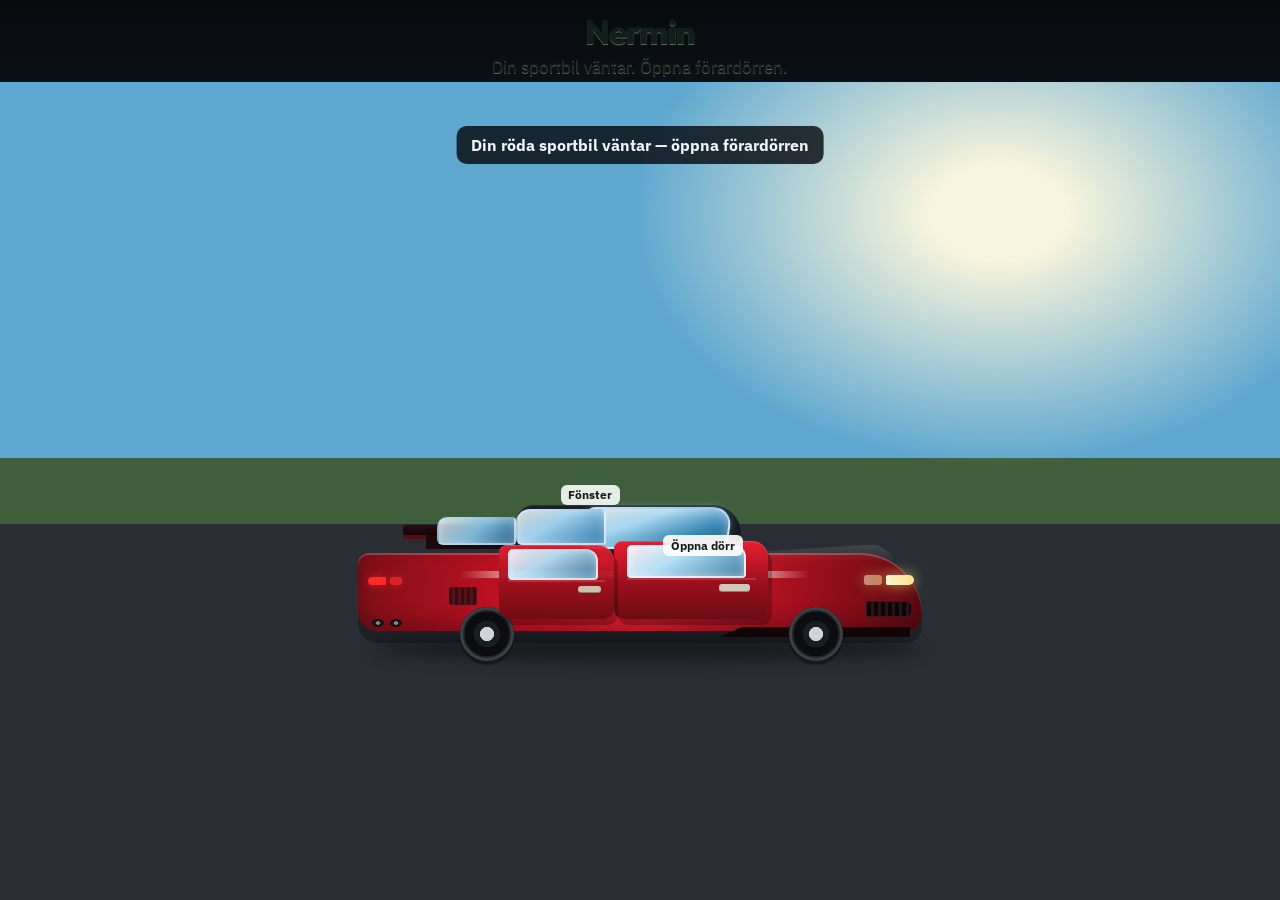
==== index.html @ b9a9481c "Add Nermin sports car driving game. Interactive browser game with doors, key, gears, map, and mirror" ====
<!DOCTYPE html>
<html lang="sv">
<head>
  <meta charset="UTF-8" />
  <meta name="viewport" content="width=device-width, initial-scale=1, maximum-scale=1, user-scalable=no" />
  <title>Nermin — Sportbil</title>
  <link rel="preconnect" href="https://fonts.googleapis.com" />
  <link rel="preconnect" href="https://fonts.gstatic.com" crossorigin />
  <link href="https://fonts.googleapis.com/css2?family=IBM+Plex+Sans:wght@500;700&family=Outfit:wght@700;800&display=swap" rel="stylesheet" />
  <link rel="stylesheet" href="style.css" />
</head>
<body>
  <div class="app outside" id="app">
    <div class="hud-top">
      <div class="brand">Nermin</div>
      <p class="hint" id="hint">Din sportbil väntar. Öppna förardörren.</p>
    </div>

    <section class="exterior" id="exterior" aria-label="Sportbilen utifrån">
      <div class="lot">
        <div class="sports-car" id="parkedCar">
          <div class="car-shadow"></div>

          <div class="sc-body">
            <div class="sc-hood"></div>
            <div class="sc-cabin"></div>
            <div class="sc-windshield" title="Vindruta"></div>
            <div class="sc-side-glass" title="Sido fönster"></div>
            <div class="sc-rear-glass" title="Bakruta"></div>
            <div class="sc-window-label">Fönster</div>
            <div class="sc-stripe"></div>
            <div class="sc-vent left"></div>
            <div class="sc-vent right"></div>
            <div class="sc-spoiler"></div>
            <div class="sc-splitter"></div>
            <div class="sc-light head l"></div>
            <div class="sc-light head r"></div>
            <div class="sc-light tail l"></div>
            <div class="sc-light tail r"></div>
            <div class="sc-grill"></div>
            <div class="sc-exhaust l"></div>
            <div class="sc-exhaust r"></div>
            <div class="wheel sc-w fl"></div>
            <div class="wheel sc-w fr"></div>
            <div class="wheel sc-w rl"></div>
            <div class="wheel sc-w rr"></div>
            <div class="handle-hint" id="driverHandleHint">Öppna dörr</div>
          </div>

          <button type="button" class="door driver-door sport" id="driverDoor" aria-label="Öppna förardörren">
            <span class="door-panel"></span>
            <span class="door-window"></span>
            <span class="door-handle"></span>
            <span class="door-line"></span>
          </button>

          <button type="button" class="door passenger-door sport" id="passengerDoor" aria-label="Öppna passagerardörren">
            <span class="door-panel"></span>
            <span class="door-window"></span>
            <span class="door-handle"></span>
            <span class="door-line"></span>
          </button>
        </div>
      </div>

      <div class="exterior-actions" id="exteriorActions">
        <button type="button" class="big-act" id="enterCar" hidden>Sätt dig i sportbilen</button>
        <button type="button" class="big-act secondary" id="closeDoorOutside" hidden>Stäng dörren</button>
      </div>
    </section>

    <div class="viewport" id="viewport" hidden>
      <canvas id="view"></canvas>
      <div class="glass" aria-hidden="true"></div>
      <div class="side-window left-win" aria-hidden="true"></div>
      <div class="side-window right-win" aria-hidden="true"></div>
      <div class="a-pillar left" aria-hidden="true"></div>
      <div class="a-pillar right" aria-hidden="true"></div>
      <div class="roof-liner" aria-hidden="true"></div>
      <div class="window-frame" aria-hidden="true"></div>
      <div class="door-open-overlay" id="doorOverlay" hidden></div>
      <div class="mirror center-mirror" aria-hidden="true">
        <div class="mirror-frame">Backspegel</div>
        <canvas id="rear" width="200" height="70"></canvas>
      </div>
      <div class="mirror side-mirror left-mirror" aria-hidden="true">
        <div class="mirror-frame">Vänster</div>
        <canvas id="leftMirror" width="110" height="72"></canvas>
      </div>
      <div class="mirror side-mirror right-mirror" aria-hidden="true">
        <div class="mirror-frame">Höger</div>
        <canvas id="rightMirror" width="110" height="72"></canvas>
      </div>

      <div class="minimap-wrap" aria-label="Karta">
        <canvas id="minimap" width="160" height="160"></canvas>
        <span class="minimap-label">Karta</span>
      </div>

      <div class="hood sport-hood" aria-hidden="true"></div>
    </div>

    <div class="cockpit sport-cockpit" id="cockpit" hidden>
      <div class="dash-top"></div>
      <div class="dash-row">
        <div class="cluster fuel-only">
          <div class="dial">
            <svg viewBox="0 0 100 100" class="dial-svg">
              <circle cx="50" cy="50" r="42" class="dial-face" />
              <path id="fuelNeedle" d="M50 50 L50 18" class="needle fuel" />
              <circle cx="50" cy="50" r="4" class="dial-hub" />
            </svg>
            <span>BRÄNSLE</span>
          </div>
          <div class="signals">
            <span class="blinker" id="blinkL">◀</span>
            <span class="light-dot" id="engineLight">ENG</span>
            <span class="blinker" id="blinkR">▶</span>
          </div>
        </div>

        <div class="wheel-area">
          <div class="wheel-center">
            <div class="gauges-over-wheel">
              <div class="dial compact">
                <svg viewBox="0 0 100 100" class="dial-svg">
                  <circle cx="50" cy="50" r="42" class="dial-face" />
                  <path id="rpmNeedle" d="M50 50 L50 14" class="needle rpm" />
                  <circle cx="50" cy="50" r="4" class="dial-hub" />
                </svg>
                <span>RPM</span>
              </div>
              <div class="speedo compact">
                <strong id="speed">0</strong>
                <span>km/h</span>
              </div>
              <div class="gear-over-wheel" id="gearDisplay">
                <span class="gear-over-label">Växel</span>
                <strong id="gear">N</strong>
              </div>
            </div>

            <div class="steering bmw-wheel" id="steering" aria-label="BMW-ratt">
              <div class="rim"></div>
              <div class="spoke s-left">
                <span class="mf-btn"></span>
                <span class="mf-btn"></span>
              </div>
              <div class="spoke s-right">
                <span class="mf-btn"></span>
                <span class="mf-btn"></span>
              </div>
              <div class="spoke s-bottom"></div>
              <div class="hub">
                <span class="bmw-roundel" aria-hidden="true">
                  <span class="bmw-ring"></span>
                  <span class="bmw-quad q1"></span>
                  <span class="bmw-quad q2"></span>
                  <span class="bmw-quad q3"></span>
                  <span class="bmw-quad q4"></span>
                </span>
              </div>
            </div>
            <p class="shift-hint">Q ner · E upp</p>
          </div>

          <div class="wheel-side">
            <div class="key-ignition-row" id="keyZone">
              <button type="button" class="key-btn compact-key" id="key" hidden>
                <span class="car-key" aria-hidden="true">
                  <span class="ck-head">
                    <span class="ck-logo">N</span>
                    <span class="ck-btn lock"></span>
                    <span class="ck-btn unlock"></span>
                  </span>
                  <span class="ck-blade">
                    <span class="ck-teeth"></span>
                  </span>
                </span>
                <span id="keyCaption">Ta upp</span>
              </button>

              <div class="keyhole-wrap beside-wheel" id="keyholeWrap" hidden>
                <p class="keyhole-label" id="keyholeLabel">Nyckelhål</p>
                <button type="button" class="keyhole" id="slot" aria-label="Nyckelhål — sätt i nyckeln">
                  <span class="keyhole-ring"></span>
                  <span class="keyhole-face">
                    <span class="keyhole-slot"></span>
                  </span>
                  <span class="key-in-hole car-key-inline" id="keyInHole" hidden>
                    <span class="ck-head mini">
                      <span class="ck-logo">N</span>
                    </span>
                    <span class="ck-blade mini"></span>
                  </span>
                </button>
                <button type="button" class="key-out" id="keyOut" hidden>Ta ut</button>
              </div>
            </div>

            <div class="shifter" id="shifter" aria-label="Växelspak" data-gear="N">
              <div class="shifter-gate">
                <span class="gate-mark" data-pos="R">R</span>
                <span class="gate-mark" data-pos="1">1</span>
                <span class="gate-mark" data-pos="3">3</span>
                <span class="gate-mark" data-pos="5">5</span>
                <span class="gate-mark" data-pos="N">N</span>
                <span class="gate-mark" data-pos="2">2</span>
                <span class="gate-mark" data-pos="4">4</span>
                <span class="gate-mark" data-pos="6">6</span>
                <div class="gate-slots" aria-hidden="true"></div>
                <div class="shift-stick" id="shiftStick">
                  <span class="stick-shaft"></span>
                  <span class="stick-knob"></span>
                </div>
              </div>
              <p class="shifter-caption">Växelspak</p>
            </div>
          </div>
        </div>

        <div class="right-panel">
          <button type="button" class="drive-now-btn" id="driveNow" hidden>KÖR NU</button>
          <button type="button" class="repair-btn" id="repairEngine" hidden>Laga motorn</button>
          <button type="button" class="door-inner-btn" id="innerDoorBtn">Öppna dörr</button>
          <button type="button" class="exit-btn" id="exitCar" hidden>Gå ur bilen</button>

          <div class="belt-station" id="beltStation" hidden>
            <button type="button" class="belt-btn" id="belt">Sätt på bilbältet</button>
            <button type="button" class="belt-btn unbuckle" id="unbelt" hidden>Ta av bilbältet</button>
            <div class="buckle" id="buckle" aria-hidden="true">
              <span class="buckle-slot"></span>
              <span class="buckle-tongue" id="buckleTongue"></span>
            </div>
          </div>
        </div>
      </div>
    </div>

    <div class="pedals" id="controls" hidden>
      <button type="button" class="pedal shift" id="shiftDown" aria-label="Växla ner">Q ▼</button>
      <button type="button" class="pedal turn" data-dir="left">◀</button>
      <button type="button" class="pedal brake" data-dir="down">Broms</button>
      <button type="button" class="pedal gas" data-dir="up">Gas</button>
      <button type="button" class="pedal turn" data-dir="right">▶</button>
      <button type="button" class="pedal shift up" id="shiftUp" aria-label="Växla upp">E ▲</button>
    </div>

    <p class="toast" id="lesson" role="status"></p>
  </div>
  <script src="script.js"></script>
</body>
</html>
---- style.css ----
:root {
  --dash: #141a21;
  --dash-2: #1e2731;
  --metal: #3a4654;
  --foam: #eef5fb;
  --accent: #ff7a18;
  --ok: #3ad27a;
}

* { box-sizing: border-box; }

html, body {
  margin: 0;
  height: 100%;
  overflow: hidden;
  background: #070a0e;
  font-family: "IBM Plex Sans", sans-serif;
  color: var(--foam);
  touch-action: none;
  user-select: none;
}

.app {
  height: 100%;
  display: grid;
  grid-template-rows: auto 1fr auto auto;
  position: relative;
}

.app.outside {
  grid-template-rows: auto 1fr;
  background: #0b1015;
}

.app.outside .hud-top {
  background: linear-gradient(180deg, rgba(0,0,0,.35), transparent);
}

.app.outside .brand,
.app.outside .hint {
  color: #102018;
  text-shadow: 0 1px 0 rgba(255,255,255,.35);
}

/* —— Utsida / sportbil —— */
.exterior {
  position: relative;
  min-height: 0;
  display: grid;
  place-items: center;
  overflow: hidden;
  background:
    radial-gradient(ellipse at 78% 16%, rgba(255,248,220,.95) 0 5%, transparent 26%),
    linear-gradient(180deg, #5ea7d0 0 46%, #3f5f3c 46% 54%, #2a2e34 54% 100%);
}

.exterior[hidden] { display: none; }

.lot {
  position: relative;
  width: min(96vw, 640px);
  height: min(56vh, 360px);
  display: grid;
  place-items: end center;
}

.sports-car {
  position: relative;
  width: 100%;
  height: 230px;
}

.car-shadow {
  position: absolute;
  left: 8%;
  right: 6%;
  bottom: 10px;
  height: 26px;
  background: rgba(0,0,0,.42);
  border-radius: 50%;
  filter: blur(8px);
}

.sc-body {
  position: absolute;
  left: 6%;
  right: 6%;
  bottom: 40px;
  height: 78px;
  background:
    linear-gradient(100deg, #7a0f18 0%, #c41122 28%, #e81e30 52%, #a00f1c 78%, #5c0a12 100%);
  border-radius: 12px 70px 18px 22px;
  box-shadow:
    0 12px 0 rgba(0,0,0,.28),
    inset 0 2px 0 rgba(255,255,255,.2),
    inset 0 -10px 18px rgba(0,0,0,.25);
}

.sc-hood {
  position: absolute;
  right: 4%;
  top: -10px;
  width: 38%;
  height: 34px;
  background: linear-gradient(180deg, rgba(255,255,255,.12), transparent 60%);
  border-radius: 8px 40px 0 0;
  clip-path: polygon(0 40%, 100% 0, 100% 100%, 0 100%);
}

.sc-cabin {
  position: absolute;
  left: 28%;
  top: -48px;
  width: 40%;
  height: 52px;
  background: linear-gradient(180deg, #1a1f28, #0d1016);
  border-radius: 18px 28px 4px 8px;
  box-shadow: inset 0 1px 0 rgba(255,255,255,.08);
}

.sc-windshield {
  position: absolute;
  left: 40%;
  top: -46px;
  width: 26%;
  height: 42px;
  background:
    linear-gradient(160deg, rgba(255,255,255,.85) 0%, #a8d8f0 35%, #3d8bb8 70%, #1a5070 100%);
  border: 2px solid rgba(220, 240, 255, 0.7);
  border-radius: 8px 20px 5px 5px;
  opacity: 1;
  transform: skewX(-8deg);
  box-shadow:
    inset 0 0 12px rgba(255,255,255,.45),
    0 0 8px rgba(150, 210, 255, 0.35);
  z-index: 2;
}

.sc-side-glass {
  position: absolute;
  left: 28%;
  top: -44px;
  width: 16%;
  height: 36px;
  background:
    linear-gradient(150deg, rgba(255,255,255,.8) 0%, #9fd0ec 40%, #2f7aaa 100%);
  border: 2px solid rgba(220, 240, 255, 0.65);
  border-radius: 14px 6px 4px 6px;
  opacity: 1;
  box-shadow: inset 0 0 10px rgba(255,255,255,.4);
  z-index: 2;
}

.sc-rear-glass {
  position: absolute;
  left: 14%;
  top: -36px;
  width: 14%;
  height: 28px;
  background:
    linear-gradient(140deg, rgba(255,255,255,.75), #7eb8d8 50%, #2a6288);
  border: 2px solid rgba(200, 230, 255, 0.55);
  border-radius: 10px 4px 4px 6px;
  box-shadow: inset 0 0 8px rgba(255,255,255,.35);
  z-index: 2;
}

.sc-window-label {
  position: absolute;
  left: 36%;
  top: -68px;
  font-size: 0.72rem;
  font-weight: 800;
  color: #102018;
  background: rgba(255,255,255,.88);
  padding: 0.15rem 0.45rem;
  border-radius: 6px;
  pointer-events: none;
  z-index: 7;
}

.sc-stripe {
  position: absolute;
  left: 18%;
  right: 20%;
  top: 18px;
  height: 7px;
  background: linear-gradient(90deg, transparent, #f5f5f5 20%, #f5f5f5 80%, transparent);
  opacity: 0.85;
  border-radius: 2px;
}

.sc-vent {
  position: absolute;
  top: 34px;
  width: 28px;
  height: 18px;
  background:
    repeating-linear-gradient(90deg, #1a0a0c 0 3px, #3a1518 3px 6px);
  border-radius: 3px;
  opacity: 0.8;
}
.sc-vent.left { left: 16%; }
.sc-vent.right { right: 28%; }

.sc-spoiler {
  position: absolute;
  left: 8%;
  top: -28px;
  width: 22%;
  height: 10px;
  background: linear-gradient(180deg, #2a0c10, #120508);
  border-radius: 3px;
  box-shadow: 0 4px 0 #5c0a12;
}
.sc-spoiler::before {
  content: "";
  position: absolute;
  left: 18%;
  right: 18%;
  top: 10px;
  height: 14px;
  background: #1a0a0c;
}

.sc-splitter {
  position: absolute;
  right: 2%;
  bottom: -6px;
  width: 34%;
  height: 10px;
  background: #120508;
  clip-path: polygon(12% 0, 100% 0, 100% 100%, 0 100%);
}

.sc-light {
  position: absolute;
  border-radius: 3px;
}
.sc-light.head {
  top: 22px;
  width: 28px;
  height: 10px;
  background: linear-gradient(90deg, #fff6d0, #ffe08a);
  box-shadow: 0 0 14px rgba(255, 220, 120, 0.7);
}
.sc-light.head.r { right: 8px; border-radius: 3px 8px 8px 3px; }
.sc-light.head.l { right: 40px; opacity: 0.55; width: 18px; }
.sc-light.tail {
  top: 24px;
  width: 18px;
  height: 8px;
  background: #ff2a2a;
  box-shadow: 0 0 10px rgba(255, 40, 40, 0.55);
}
.sc-light.tail.l { left: 10px; border-radius: 6px 2px 2px 6px; }
.sc-light.tail.r { left: 32px; width: 12px; opacity: 0.7; }

.sc-grill {
  position: absolute;
  right: 10px;
  bottom: 14px;
  width: 46px;
  height: 16px;
  background:
    repeating-linear-gradient(90deg, #0d0608 0 4px, #2a1216 4px 7px);
  border-radius: 2px 6px 6px 2px;
  border: 1px solid #3a1518;
}

.sc-exhaust {
  position: absolute;
  bottom: 4px;
  width: 12px;
  height: 8px;
  background: radial-gradient(circle, #888 0 40%, #222 41%);
  border-radius: 50%;
  border: 2px solid #111;
}
.sc-exhaust.l { left: 14px; }
.sc-exhaust.r { left: 32px; }

.wheel {
  position: absolute;
  bottom: -30px;
  width: 54px;
  height: 54px;
  border-radius: 50%;
  background:
    radial-gradient(circle at 50% 50%, #d0d4da 0 18%, #1a1d22 19% 34%, #0b0d10 35% 58%, #222 59% 68%, #0b0d10 69%);
  box-shadow: inset 0 0 0 3px #3a4048, 0 4px 0 rgba(0,0,0,.35);
}
.sc-w.fl { left: 18%; }
.sc-w.fr { right: 14%; }
.sc-w.rl, .sc-w.rr { display: none; }

.handle-hint {
  position: absolute;
  top: -18px;
  left: 54%;
  font-size: 0.75rem;
  font-weight: 700;
  color: #102018;
  background: rgba(255,255,255,.9);
  padding: 0.2rem 0.5rem;
  border-radius: 6px;
  animation: hintbob 1.2s ease-in-out infinite;
  pointer-events: none;
  z-index: 6;
}

.handle-hint[hidden] { display: none; }

.door {
  position: absolute;
  border: 0;
  padding: 0;
  background: transparent;
  cursor: pointer;
  transform-origin: left center;
  transition: transform 0.55s cubic-bezier(0.22, 1, 0.36, 1);
  z-index: 5;
}

.driver-door.sport {
  left: 46%;
  bottom: 52px;
  width: 24%;
  height: 78px;
}

.passenger-door.sport {
  left: 28%;
  bottom: 52px;
  width: 18%;
  height: 74px;
  opacity: 0.95;
  transform-origin: right center;
}

.door-panel {
  display: block;
  width: 100%;
  height: 100%;
  background: linear-gradient(180deg, #e81e30, #9a101c 55%, #6a0c14);
  border-radius: 8px 16px 10px 10px;
  box-shadow: 4px 6px 0 rgba(0,0,0,.25), inset 0 1px 0 rgba(255,255,255,.18);
}

.door-window {
  position: absolute;
  left: 8%;
  top: 5%;
  width: 78%;
  height: 42%;
  background:
    linear-gradient(150deg, rgba(255,255,255,.9) 0%, #b3e0f7 40%, #3f7ea4 100%);
  border: 2px solid rgba(230, 245, 255, 0.8);
  border-radius: 5px 12px 4px 4px;
  box-shadow: inset 0 0 10px rgba(255,255,255,.5);
}

.door-handle {
  position: absolute;
  right: 12%;
  top: 55%;
  width: 20%;
  height: 9%;
  background: #cfc8b8;
  border-radius: 3px;
  box-shadow: 0 1px 0 #8a8374;
}

.door-line {
  position: absolute;
  left: 8%;
  right: 8%;
  top: 48%;
  height: 2px;
  background: rgba(255,255,255,.15);
}

.driver-door:hover .door-handle,
.passenger-door:hover .door-handle {
  background: #ffe08a;
}

.driver-door.open {
  transform: perspective(700px) rotateY(-72deg) translateX(-4%);
}

.passenger-door.open {
  transform: perspective(700px) rotateY(66deg) translateX(6%);
}

.exterior-actions {
  position: absolute;
  left: 0;
  right: 0;
  bottom: 1.2rem;
  display: flex;
  justify-content: center;
  gap: 0.6rem;
  z-index: 8;
  flex-wrap: wrap;
  padding: 0 1rem;
}

.big-act {
  border: 0;
  border-radius: 14px;
  padding: 0.85rem 1.3rem;
  font-family: inherit;
  font-weight: 700;
  font-size: 1.05rem;
  color: #0a0e13;
  background: #3ad27a;
  cursor: pointer;
  box-shadow: 0 6px 0 #1e7a46;
}

.big-act.secondary {
  background: #d7e0ea;
  box-shadow: 0 6px 0 #8a97a6;
}

.big-act[hidden] { display: none; }

.door-inner-btn {
  border: 0;
  border-radius: 10px;
  padding: 0.45rem 0.55rem;
  font-family: inherit;
  font-weight: 700;
  font-size: 0.78rem;
  color: var(--foam);
  background: #3a4652;
  cursor: pointer;
}

.door-inner-btn.warn {
  background: #b8860b;
  animation: pulse 1.1s ease-in-out infinite;
}

.door-open-overlay {
  position: absolute;
  left: 0;
  top: 0;
  bottom: 0;
  width: 34%;
  z-index: 6;
  pointer-events: none;
  background:
    linear-gradient(90deg, rgba(20,24,30,.92), rgba(40,48,58,.55) 55%, transparent),
    linear-gradient(180deg, transparent 20%, rgba(232,89,12,.35) 45%, transparent 70%);
  clip-path: polygon(0 0, 78% 0, 100% 100%, 0 100%);
  box-shadow: inset -12px 0 24px rgba(0,0,0,.35);
}

.door-open-overlay[hidden] { display: none; }

@keyframes hintbob {
  0%, 100% { transform: translateY(0); }
  50% { transform: translateY(-4px); }
}

.hud-top {
  position: relative;
  z-index: 20;
  padding: 0.65rem 1rem 0.25rem;
  text-align: center;
  background: linear-gradient(180deg, rgba(0,0,0,.55), transparent);
  pointer-events: none;
}

.brand {
  font-family: Outfit, sans-serif;
  font-weight: 800;
  font-size: clamp(1.4rem, 4.5vw, 2.1rem);
  letter-spacing: -0.03em;
}

.hint {
  margin: 0.15rem 0 0;
  font-size: clamp(0.88rem, 2.6vw, 1.05rem);
  color: rgba(238, 245, 251, 0.92);
}

.viewport {
  position: relative;
  overflow: hidden;
  background: #5eaad0;
  min-height: 0;
}

.viewport[hidden],
.cockpit[hidden] {
  display: none !important;
}

#view {
  position: absolute;
  inset: 0;
  width: 100%;
  height: 100%;
  display: block;
}

.glass {
  position: absolute;
  inset: 0;
  z-index: 2;
  pointer-events: none;
  background:
    linear-gradient(180deg, rgba(200,230,255,.28), rgba(180,215,255,.08) 22%, transparent 42%),
    radial-gradient(ellipse at 28% 8%, rgba(255,255,255,.35), transparent 38%),
    radial-gradient(ellipse at 72% 12%, rgba(255,255,255,.2), transparent 32%),
    linear-gradient(90deg, rgba(0,0,0,.2), transparent 14%, transparent 86%, rgba(0,0,0,.2));
  box-shadow: inset 0 0 0 3px rgba(180, 210, 235, 0.25);
}

.side-window {
  position: absolute;
  top: 12%;
  bottom: 22%;
  width: 11%;
  z-index: 3;
  pointer-events: none;
  background:
    linear-gradient(120deg, rgba(210,235,255,.35), rgba(120,180,220,.18) 50%, rgba(40,80,110,.12));
  border: 2px solid rgba(200, 225, 245, 0.45);
  box-shadow: inset 0 0 16px rgba(255,255,255,.2);
}

.side-window.left-win {
  left: 7%;
  border-radius: 4px 18px 12px 4px;
  transform: skewY(-2deg);
}

.side-window.right-win {
  right: 7%;
  border-radius: 18px 4px 4px 12px;
  transform: skewY(2deg);
}

.window-frame {
  position: absolute;
  left: 10%;
  right: 10%;
  top: 6%;
  height: 4px;
  z-index: 4;
  pointer-events: none;
  background: linear-gradient(90deg, transparent, rgba(220,235,250,.55), transparent);
  box-shadow: 0 40vh 0 -2px rgba(180, 210, 235, 0.12);
}

.exit-btn {
  border: 0;
  border-radius: 10px;
  padding: 0.5rem 0.55rem;
  font-family: inherit;
  font-weight: 700;
  font-size: 0.82rem;
  color: #0a0e13;
  background: #3ad27a;
  cursor: pointer;
  animation: pulse 1.1s ease-in-out infinite;
}

.exit-btn[hidden] { display: none; }

.drive-now-btn {
  border: 0;
  border-radius: 12px;
  padding: 0.7rem 0.75rem;
  font-family: Outfit, sans-serif;
  font-weight: 800;
  font-size: 1.05rem;
  letter-spacing: 0.04em;
  color: #0a0e13;
  background: linear-gradient(180deg, #7dffb0, #3ad27a);
  cursor: pointer;
  box-shadow: 0 4px 0 #1e7a46;
  animation: pulse 1.1s ease-in-out infinite;
}

.drive-now-btn[hidden] { display: none; }

.drive-now-btn:active {
  transform: translateY(2px);
  box-shadow: 0 2px 0 #1e7a46;
}

.repair-btn {
  border: 0;
  border-radius: 12px;
  padding: 0.65rem 0.7rem;
  font-family: Outfit, sans-serif;
  font-weight: 800;
  font-size: 0.95rem;
  color: #fff;
  background: linear-gradient(180deg, #ff7a4d, #c0392b);
  cursor: pointer;
  box-shadow: 0 4px 0 #7a1f14;
  animation: pulse 1.1s ease-in-out infinite;
}

.repair-btn[hidden] { display: none; }

.app.engine-broken .viewport {
  filter: saturate(0.55) contrast(1.05);
}

.app.engine-broken .viewport::after {
  content: "MOTOR SÖNDER";
  position: absolute;
  left: 50%;
  top: 42%;
  transform: translate(-50%, -50%);
  z-index: 20;
  font-family: Outfit, sans-serif;
  font-weight: 800;
  font-size: clamp(1.2rem, 4vw, 1.8rem);
  color: #ff5a5a;
  text-shadow: 0 2px 8px rgba(0,0,0,.7);
  pointer-events: none;
  animation: pulse 0.8s ease-in-out infinite;
}

.a-pillar {
  position: absolute;
  top: 0;
  bottom: 10%;
  width: 8%;
  z-index: 4;
  pointer-events: none;
  background: linear-gradient(90deg, #0d1116, #2a323c 45%, #0d1116);
}

.a-pillar.left {
  left: 0;
  transform: skewX(-10deg);
  transform-origin: top left;
  box-shadow: 10px 0 24px rgba(0,0,0,.4);
}

.a-pillar.right {
  right: 0;
  transform: skewX(10deg);
  transform-origin: top right;
  box-shadow: -10px 0 24px rgba(0,0,0,.4);
}

.roof-liner {
  position: absolute;
  top: 0;
  left: 6%;
  right: 6%;
  height: 7%;
  z-index: 3;
  pointer-events: none;
  background: linear-gradient(180deg, #12171d, transparent);
}

.hood {
  position: absolute;
  left: 6%;
  right: 6%;
  bottom: 0;
  height: 17%;
  z-index: 3;
  pointer-events: none;
  background:
    linear-gradient(180deg, rgba(70,80,92,.95), #1a2129 75%),
    repeating-linear-gradient(90deg, transparent 0 40px, rgba(255,255,255,.03) 40px 41px);
  clip-path: polygon(10% 0, 90% 0, 100% 100%, 0 100%);
  box-shadow: inset 0 12px 20px rgba(255,255,255,.05), 0 -8px 24px rgba(0,0,0,.35);
}

.mirror {
  position: absolute;
  z-index: 5;
  pointer-events: none;
  background: linear-gradient(180deg, #2a323c, #11161c);
  border: 3px solid #8a97a6;
  border-radius: 8px;
  overflow: hidden;
  box-shadow:
    0 8px 18px rgba(0,0,0,.45),
    inset 0 1px 0 rgba(255,255,255,.2);
}

.mirror-frame {
  position: absolute;
  left: 0;
  right: 0;
  top: 0;
  z-index: 2;
  font-size: 0.55rem;
  font-weight: 700;
  text-align: center;
  color: rgba(255,255,255,.55);
  background: rgba(10,14,19,.45);
  padding: 1px 0;
  pointer-events: none;
}

.center-mirror {
  top: 2.5%;
  left: 50%;
  transform: translateX(-50%);
  width: min(28vw, 180px);
  height: 68px;
}

.side-mirror {
  top: 26%;
  width: min(18vw, 108px);
  height: 70px;
}

.left-mirror {
  left: 1.5%;
  border-radius: 8px 16px 16px 8px;
}

.right-mirror {
  right: 1.5%;
  left: auto;
  border-radius: 16px 8px 8px 16px;
}

.mirror canvas {
  width: 100%;
  height: 100%;
  display: block;
  filter: brightness(0.88) saturate(0.95) contrast(1.05);
}

.minimap-wrap {
  position: absolute;
  right: 1.2%;
  bottom: 18%;
  z-index: 6;
  width: min(28vw, 140px);
  height: min(28vw, 140px);
  border-radius: 12px;
  border: 3px solid #8a97a6;
  background: #0a0e13;
  box-shadow: 0 8px 18px rgba(0,0,0,.45);
  overflow: hidden;
  pointer-events: none;
}

.minimap-wrap canvas {
  width: 100%;
  height: 100%;
  display: block;
}

.minimap-label {
  position: absolute;
  left: 0;
  right: 0;
  bottom: 2px;
  text-align: center;
  font-size: 0.58rem;
  font-weight: 800;
  color: rgba(255,255,255,.7);
  text-transform: uppercase;
  letter-spacing: 0.06em;
}

.cockpit {
  position: relative;
  z-index: 10;
  background: linear-gradient(180deg, var(--dash-2), var(--dash));
  border-top: 3px solid #05070a;
  box-shadow: 0 -18px 30px rgba(0,0,0,.45);
}

.dash-top {
  height: 10px;
  background: linear-gradient(180deg, #2c3642, #151b22);
}

.dash-row {
  display: grid;
  grid-template-columns: auto auto auto;
  gap: 0.75rem;
  align-items: center;
  justify-content: center;
  max-width: 1100px;
  margin: 0 auto;
  padding: 0.45rem 0.75rem 0.75rem;
  transform: none;
}

.cluster.fuel-only {
  flex-direction: column;
  gap: 0.45rem;
  padding: 0.45rem;
}

.gauges-over-wheel {
  display: flex;
  align-items: center;
  justify-content: center;
  gap: 0.35rem;
}

.gauges-over-wheel .dial.compact {
  width: 54px;
}

.gauges-over-wheel .dial.compact .dial-svg {
  width: 48px;
  height: 48px;
}

.gauges-over-wheel .speedo.compact {
  min-width: 64px;
  background: #0a0e13;
  border: 2px solid #3a4654;
  border-radius: 10px;
  padding: 0.2rem 0.45rem;
}

.gauges-over-wheel .speedo.compact strong {
  font-size: 1.45rem;
  color: #8dffb4;
}

.key-ignition-row {
  display: flex;
  align-items: flex-end;
  justify-content: center;
  gap: 0.35rem;
}

.key-btn.compact-key {
  min-height: 70px;
  min-width: 72px;
  padding: 0.35rem 0.4rem !important;
}

.key-btn.compact-key #keyCaption {
  font-size: 0.65rem;
}

.cluster {
  display: flex;
  align-items: center;
  gap: 0.35rem;
  background: #0a0e13;
  border: 2px solid #2d3845;
  border-radius: 14px;
  padding: 0.35rem 0.45rem;
}

.dial {
  width: 64px;
  text-align: center;
  font-size: 0.58rem;
  color: #8fa0b2;
}

.dial-svg { width: 58px; height: 58px; display: block; margin: 0 auto; }
.dial-face { fill: #10161d; stroke: #3a4654; stroke-width: 3; }
.needle { stroke-width: 3; stroke-linecap: round; transform-origin: 50px 50px; transition: transform 0.05s linear; }
.needle.rpm { stroke: #ffb347; }
.needle.fuel { stroke: #6ad0ff; }
.dial-hub { fill: #d7e0ea; }

.speedo {
  min-width: 78px;
  text-align: center;
  padding: 0 0.2rem;
}

.speedo strong {
  display: block;
  font-family: Outfit, sans-serif;
  font-size: 2rem;
  line-height: 1;
  color: #8dffb4;
}

.speedo span {
  font-size: 0.7rem;
  color: #8fa0b2;
}

.wheel-area {
  display: flex;
  align-items: flex-end;
  justify-content: center;
  gap: 0.7rem;
  flex-shrink: 0;
}

.wheel-center {
  display: flex;
  flex-direction: column;
  align-items: center;
  gap: 0.3rem;
  flex-shrink: 0;
}

.wheel-side {
  display: flex;
  flex-direction: row;
  align-items: flex-end;
  justify-content: center;
  gap: 0.45rem;
  flex-shrink: 0;
  padding-bottom: 0.35rem;
}

.gear-over-wheel {
  display: flex;
  align-items: baseline;
  justify-content: center;
  gap: 0.4rem;
  background: #0a0e13;
  border: 2px solid #3a4654;
  border-radius: 10px;
  padding: 0.2rem 0.75rem;
  min-width: 88px;
  box-shadow: 0 0 12px rgba(255, 224, 138, 0.12);
}

.gear-over-label {
  font-size: 0.65rem;
  font-weight: 700;
  color: #8fa0b2;
  text-transform: uppercase;
  letter-spacing: 0.04em;
}

.gear-over-wheel strong {
  font-family: Outfit, sans-serif;
  font-size: 1.65rem;
  line-height: 1;
  color: #ffe08a;
  min-width: 1.2em;
  text-align: center;
}

.gear-over-wheel.pulse strong {
  animation: gear-flash 0.28s ease;
}

.shifter {
  display: flex;
  flex-direction: column;
  align-items: center;
  gap: 0.2rem;
  margin-bottom: 0.15rem;
}

.shifter-gate {
  position: relative;
  width: 72px;
  height: 92px;
  background: linear-gradient(180deg, #1a2129, #0d1116);
  border: 2px solid #3a4654;
  border-radius: 10px;
  box-shadow: inset 0 0 12px rgba(0,0,0,.55), 0 4px 0 #05070a;
  overflow: visible;
}

.gate-slots {
  position: absolute;
  inset: 14px 10px;
  background:
    linear-gradient(#2a323c, #2a323c) center/4px 100% no-repeat,
    linear-gradient(#2a323c, #2a323c) 18% 28%/22% 4px no-repeat,
    linear-gradient(#2a323c, #2a323c) 50% 28%/22% 4px no-repeat,
    linear-gradient(#2a323c, #2a323c) 82% 28%/22% 4px no-repeat,
    linear-gradient(#2a323c, #2a323c) 8% 72%/18% 4px no-repeat,
    linear-gradient(#2a323c, #2a323c) 18% 72%/22% 4px no-repeat,
    linear-gradient(#2a323c, #2a323c) 50% 72%/22% 4px no-repeat,
    linear-gradient(#2a323c, #2a323c) 82% 72%/22% 4px no-repeat;
  opacity: 0.9;
  pointer-events: none;
}

.gate-mark {
  position: absolute;
  font-size: 0.55rem;
  font-weight: 800;
  color: #6a7785;
  z-index: 1;
  pointer-events: none;
}

.gate-mark[data-pos="R"] { left: 4px; top: 8px; color: #ff7a7a; }
.gate-mark[data-pos="1"] { left: 18px; top: 8px; }
.gate-mark[data-pos="3"] { left: 42%; top: 8px; transform: translateX(-50%); }
.gate-mark[data-pos="5"] { right: 10px; top: 8px; }
.gate-mark[data-pos="N"] { left: 42%; top: 42%; transform: translate(-50%, -50%); color: #cfd6de; }
.gate-mark[data-pos="2"] { left: 18px; bottom: 8px; }
.gate-mark[data-pos="4"] { left: 42%; bottom: 8px; transform: translateX(-50%); }
.gate-mark[data-pos="6"] { right: 10px; bottom: 8px; }

.shift-stick {
  position: absolute;
  left: 50%;
  top: 50%;
  width: 14px;
  height: 14px;
  transform: translate(-50%, -50%);
  transition: left 0.22s cubic-bezier(0.22, 1, 0.36, 1), top 0.22s cubic-bezier(0.22, 1, 0.36, 1);
  z-index: 3;
  pointer-events: none;
}

.stick-shaft {
  position: absolute;
  left: 50%;
  bottom: 6px;
  width: 5px;
  height: 28px;
  transform: translateX(-50%);
  background: linear-gradient(90deg, #5a6570, #cfd6de 45%, #3a4654);
  border-radius: 2px;
  transform-origin: bottom center;
}

.stick-knob {
  position: absolute;
  left: 50%;
  top: -10px;
  width: 18px;
  height: 18px;
  transform: translateX(-50%);
  border-radius: 50%;
  background: radial-gradient(circle at 35% 30%, #5a6570, #1a2129 55%, #0a0e13);
  border: 2px solid #8a97a6;
  box-shadow: 0 3px 0 #05070a;
}

.shifter[data-gear="R"] .shift-stick { left: 12%; top: 22%; }
.shifter[data-gear="N"] .shift-stick { left: 50%; top: 50%; }
.shifter[data-gear="1"] .shift-stick { left: 28%; top: 22%; }
.shifter[data-gear="2"] .shift-stick { left: 28%; top: 78%; }
.shifter[data-gear="3"] .shift-stick { left: 50%; top: 22%; }
.shifter[data-gear="4"] .shift-stick { left: 50%; top: 78%; }
.shifter[data-gear="5"] .shift-stick { left: 78%; top: 22%; }
.shifter[data-gear="6"] .shift-stick { left: 78%; top: 78%; }

.shifter[data-gear="R"] .gate-mark[data-pos="R"],
.shifter[data-gear="N"] .gate-mark[data-pos="N"],
.shifter[data-gear="1"] .gate-mark[data-pos="1"],
.shifter[data-gear="2"] .gate-mark[data-pos="2"],
.shifter[data-gear="3"] .gate-mark[data-pos="3"],
.shifter[data-gear="4"] .gate-mark[data-pos="4"],
.shifter[data-gear="5"] .gate-mark[data-pos="5"],
.shifter[data-gear="6"] .gate-mark[data-pos="6"] {
  color: #ffe08a;
  text-shadow: 0 0 6px rgba(255, 224, 138, 0.5);
}

.shifter-caption {
  margin: 0;
  font-size: 0.58rem;
  font-weight: 700;
  color: #8fa0b2;
}

@keyframes gear-flash {
  0% { transform: scale(1); color: #fff; }
  40% { transform: scale(1.2); color: #3ad27a; }
  100% { transform: scale(1); color: #ffe08a; }
}

.keyhole-wrap.beside-wheel {
  padding: 0.35rem 0.4rem 0.4rem;
  min-width: 78px;
}

.keyhole-wrap.beside-wheel .keyhole {
  width: 58px;
  height: 58px;
}

.keyhole-wrap.beside-wheel .keyhole-face {
  inset: 14px;
}

.keyhole-wrap.beside-wheel .key-in-hole {
  left: 0;
  top: 18px;
}

.steering {
  position: relative;
  width: 130px;
  height: 130px;
  aspect-ratio: 1 / 1;
  flex-shrink: 0;
  transition: transform 0.04s linear;
}

.rim {
  position: absolute;
  inset: 0;
  border-radius: 50%;
  border: 14px solid #1a2129;
  background:
    radial-gradient(circle at 50% 50%, transparent 34%, #2a333e 35% 48%, transparent 49%),
    conic-gradient(#1d252e 0 20%, #0d1116 20% 35%, #1d252e 35% 65%, #0d1116 65% 80%, #1d252e 80%);
  box-shadow: inset 0 0 0 5px #4a5665, 0 10px 0 #05070a;
}

.flat-bottom,
.spoke,
.paddle,
.hub-logo,
.shift-hint {
  display: none;
}

.hub {
  position: absolute;
  inset: 34%;
  border-radius: 50%;
  background: radial-gradient(circle at 40% 35%, #ff9440, #c45100 55%, #1a2129 56%);
  box-shadow: 0 0 0 3px #2d3845;
}

.right-panel {
  justify-self: end;
  display: flex;
  flex-direction: column;
  align-items: stretch;
  gap: 0.35rem;
  min-width: 120px;
}

.signals {
  display: flex;
  justify-content: space-between;
  align-items: center;
  gap: 0.25rem;
  font-size: 0.85rem;
  color: #3a4654;
}

.blinker.on { color: #3ad27a; text-shadow: 0 0 8px rgba(58,210,122,.8); }
.light-dot { font-size: 0.65rem; font-weight: 700; color: #3a4654; }
.light-dot.on { color: #ff5a5a; }

.key-btn, .ignite, .belt-btn {
  border: 0;
  border-radius: 12px;
  padding: 0.55rem 0.6rem;
  font-family: inherit;
  font-weight: 700;
  cursor: pointer;
  color: var(--foam);
}

.key-btn {
  background: linear-gradient(180deg, #3a4652, #222b34);
  display: flex;
  flex-direction: column;
  align-items: center;
  gap: 0.3rem;
  min-height: 88px;
  padding: 0.45rem 0.5rem !important;
}

.key-btn:disabled { opacity: 0.45; cursor: default; }

/* Riktig bilnyckel */
.car-key {
  position: relative;
  display: flex;
  align-items: center;
  height: 36px;
  animation: keybob 1.3s ease-in-out infinite;
  filter: drop-shadow(0 2px 2px rgba(0,0,0,.45));
}

.key-btn:disabled .car-key { animation: none; }

.ck-head {
  position: relative;
  width: 34px;
  height: 34px;
  border-radius: 8px 6px 6px 8px;
  background:
    linear-gradient(145deg, #2a323c 0%, #151b22 55%, #0d1116 100%);
  border: 2px solid #4a5563;
  box-shadow: inset 0 1px 0 rgba(255,255,255,.12);
  flex-shrink: 0;
  z-index: 2;
}

.ck-logo {
  position: absolute;
  left: 5px;
  top: 4px;
  font-family: Outfit, sans-serif;
  font-weight: 800;
  font-size: 0.7rem;
  color: #e0b93a;
  line-height: 1;
}

.ck-btn {
  position: absolute;
  right: 5px;
  width: 10px;
  height: 10px;
  border-radius: 50%;
  border: 1px solid #2a323c;
}

.ck-btn.lock {
  top: 6px;
  background: radial-gradient(circle at 35% 35%, #ff7a7a, #c0392b);
}

.ck-btn.unlock {
  bottom: 6px;
  background: radial-gradient(circle at 35% 35%, #7dffb0, #1e7a46);
}

.ck-blade {
  position: relative;
  width: 28px;
  height: 11px;
  margin-left: -2px;
  background: linear-gradient(180deg, #e8e4d8, #9a9588 55%, #6e6a60);
  border-radius: 0 2px 2px 0;
  border: 1px solid #5a564c;
  box-shadow: inset 0 1px 0 rgba(255,255,255,.35);
}

.ck-teeth {
  position: absolute;
  right: 2px;
  top: 11px;
  width: 18px;
  height: 8px;
  background:
    linear-gradient(90deg,
      #6e6a60 0 3px, transparent 3px 5px,
      #6e6a60 5px 8px, transparent 8px 10px,
      #6e6a60 10px 14px, transparent 14px 16px,
      #6e6a60 16px 18px);
  clip-path: polygon(0 0, 100% 0, 100% 100%, 0 55%);
}

.ignite {
  background: #b8860b;
  animation: pulse 1.1s ease-in-out infinite;
}

.key-out {
  border: 0;
  border-radius: 10px;
  padding: 0.45rem 0.55rem;
  font-family: inherit;
  font-weight: 700;
  font-size: 0.78rem;
  cursor: pointer;
  color: var(--foam);
  background: #6b2f2f;
  margin-top: 0.25rem;
  animation: pulse 1.1s ease-in-out infinite;
}

.ignite[hidden],
.belt-btn[hidden],
.key-out[hidden],
.belt-station[hidden],
.keyhole-wrap[hidden] { display: none; }

/* —— Riktigt nyckelhål —— */
.keyhole-wrap {
  display: flex;
  flex-direction: column;
  align-items: center;
  gap: 0.25rem;
  background: #0a0e13;
  border: 2px solid #3a4654;
  border-radius: 14px;
  padding: 0.45rem 0.55rem 0.55rem;
}

.keyhole-label {
  margin: 0;
  font-size: 0.65rem;
  font-weight: 700;
  color: #8fa0b2;
  letter-spacing: 0.04em;
  text-transform: uppercase;
}

.keyhole {
  position: relative;
  width: 72px;
  height: 72px;
  border: 0;
  padding: 0;
  background: transparent;
  cursor: pointer;
}

.keyhole-ring {
  position: absolute;
  inset: 0;
  border-radius: 50%;
  border: 3px solid #8a97a6;
  background: radial-gradient(circle at 40% 35%, #3a4654, #12181f 60%, #070a0e);
  box-shadow: inset 0 0 0 4px #1a222b, 0 4px 0 #05070a;
}

.keyhole.ready .keyhole-ring {
  border-color: #e0b93a;
  animation: pulse 1.1s ease-in-out infinite;
}

.keyhole-face {
  position: absolute;
  inset: 18px;
  border-radius: 50%;
  background: radial-gradient(circle, #1a1f25 0 55%, #0a0e13 56%);
  border: 2px solid #4a5563;
}

.keyhole-slot {
  position: absolute;
  left: 50%;
  top: 18%;
  width: 5px;
  height: 64%;
  transform: translateX(-50%);
  background: #05070a;
  border-radius: 2px;
  box-shadow: inset 0 0 3px #000;
}

.keyhole.turned .keyhole-slot {
  transform: translateX(-50%) rotate(90deg);
  transform-origin: center center;
  top: 18%;
  transition: transform 0.35s ease;
}

.key-in-hole {
  position: absolute;
  left: 2px;
  top: 22px;
  display: flex;
  align-items: center;
  pointer-events: none;
  filter: drop-shadow(0 2px 2px rgba(0,0,0,.5));
  transform: rotate(-12deg);
  transform-origin: 20px 12px;
  animation: key-turn 0.4s ease both;
  z-index: 5;
}

.key-in-hole[hidden] { display: none !important; }

.key-in-hole .ck-head.mini {
  width: 22px;
  height: 22px;
  border-radius: 5px;
  border-width: 1px;
}

.key-in-hole .ck-head.mini .ck-logo {
  font-size: 0.55rem;
  left: 3px;
  top: 3px;
}

.key-in-hole .ck-blade.mini {
  width: 20px;
  height: 7px;
  margin-left: -1px;
}

.keyhole.turned .key-in-hole {
  transform: rotate(78deg);
}

@keyframes key-turn {
  from { transform: rotate(-50deg) scale(0.85); opacity: 0; }
  to { transform: rotate(-12deg) scale(1); opacity: 1; }
}

/* —— Bilbälte —— */
.belt-station {
  display: flex;
  flex-direction: column;
  align-items: stretch;
  gap: 0.3rem;
}

.belt-btn.unbuckle {
  background: #4a5563;
  animation: none;
}

.buckle {
  position: relative;
  height: 28px;
  margin-top: 0.15rem;
  display: none;
}

.buckle.show {
  display: block;
}

.buckle-slot {
  position: absolute;
  left: 50%;
  top: 4px;
  width: 42px;
  height: 20px;
  transform: translateX(-50%);
  background: linear-gradient(180deg, #8a97a6, #3a4654);
  border-radius: 4px;
  box-shadow: inset 0 2px 0 rgba(255,255,255,.2);
}

.buckle-tongue {
  position: absolute;
  left: 12%;
  top: 0;
  width: 22px;
  height: 16px;
  background: linear-gradient(180deg, #d7e0ea, #8a97a6);
  border-radius: 3px;
  opacity: 0;
  transform: translateX(-10px);
  transition: transform 0.35s ease, opacity 0.25s ease;
}

.buckle.locked .buckle-tongue {
  opacity: 1;
  left: 38%;
  transform: translateX(0);
}

.seatbelt {
  position: absolute;
  inset: 0;
  z-index: 7;
  pointer-events: none;
  opacity: 0;
  transition: opacity 0.35s ease;
}

.seatbelt.on {
  opacity: 1;
}

.belt-strap {
  position: absolute;
  left: 62%;
  top: 8%;
  width: 18px;
  height: 78%;
  background: linear-gradient(90deg, #5a4630, #c4a574 35%, #8a6e45 70%, #5a4630);
  transform: rotate(28deg);
  transform-origin: top center;
  border-radius: 3px;
  box-shadow: 2px 2px 8px rgba(0,0,0,.35);
}

.belt-lap {
  position: absolute;
  left: 18%;
  bottom: 18%;
  width: 58%;
  height: 14px;
  background: linear-gradient(180deg, #c4a574, #5a4630);
  border-radius: 3px;
  transform: rotate(-4deg);
  box-shadow: 0 3px 8px rgba(0,0,0,.3);
}

.sport-hood {
  background:
    linear-gradient(180deg, rgba(120,20,30,.55), rgba(40,10,14,.95) 40%, #1a0a0c 80%),
    repeating-linear-gradient(90deg, transparent 0 36px, rgba(255,255,255,.03) 36px 37px) !important;
}

.sport-cockpit {
  background: linear-gradient(180deg, #241018, #140a0e) !important;
}

/* Ny BMW-ratt — rund, svart läder, roundel */
.bmw-wheel {
  width: 130px !important;
  height: 130px !important;
  min-width: 130px !important;
  min-height: 130px !important;
  aspect-ratio: 1 / 1 !important;
  flex-shrink: 0 !important;
  border-radius: 50%;
}

.bmw-wheel .rim {
  border: 0 !important;
  border-radius: 50% !important;
  background:
    radial-gradient(circle at 50% 50%, transparent 0 37%, #1a1d22 38% 50%, #0a0c10 51% 56%, transparent 57%) !important;
  box-shadow:
    inset 0 0 0 2px #3a4048,
    inset 0 0 0 5px #12151a,
    0 10px 0 #05070a !important;
  /* ingen clip-path — håller ratten rund */
}

.bmw-wheel .spoke {
  display: flex;
  align-items: center;
  justify-content: center;
  gap: 4px;
  position: absolute;
  background: linear-gradient(180deg, #2a3038, #12151a 55%, #0a0c10);
  z-index: 1;
  border-radius: 5px;
  box-shadow: inset 0 1px 0 rgba(255,255,255,.1);
}

.bmw-wheel .spoke.s-left {
  left: 14%;
  top: 44%;
  width: 32%;
  height: 16px;
  transform: rotate(12deg);
}

.bmw-wheel .spoke.s-right {
  right: 14%;
  top: 44%;
  width: 32%;
  height: 16px;
  transform: rotate(-12deg);
}

.bmw-wheel .spoke.s-bottom {
  left: 46%;
  top: 52%;
  width: 12px;
  height: 26%;
  border-radius: 4px;
}

.bmw-wheel .mf-btn {
  width: 7px;
  height: 7px;
  border-radius: 2px;
  background: linear-gradient(180deg, #5a6570, #2a323c);
  box-shadow: inset 0 1px 0 rgba(255,255,255,.2);
}

.bmw-wheel .hub {
  inset: 33% !important;
  background:
    radial-gradient(circle at 40% 30%, #2a3038, #101418 60%, #05070a) !important;
  box-shadow:
    0 0 0 3px #c0c6cc,
    0 0 0 5px #1a1d22,
    inset 0 2px 0 rgba(255,255,255,.12) !important;
  display: grid;
  place-items: center;
  z-index: 4;
}

.bmw-roundel {
  position: relative;
  width: 28px;
  height: 28px;
  border-radius: 50%;
  overflow: hidden;
  background: #fff;
  box-shadow: 0 0 0 2px #1a1d22;
}

.bmw-ring {
  position: absolute;
  inset: 0;
  border-radius: 50%;
  border: 2px solid #1a3a6e;
  z-index: 2;
  pointer-events: none;
}

.bmw-quad {
  position: absolute;
  width: 50%;
  height: 50%;
}

.bmw-quad.q1 { left: 0; top: 0; background: #1664b0; }
.bmw-quad.q2 { right: 0; top: 0; background: #fff; }
.bmw-quad.q3 { left: 0; bottom: 0; background: #fff; }
.bmw-quad.q4 { right: 0; bottom: 0; background: #1664b0; }

.bmw-wheel .hub.flash {
  filter: brightness(1.4);
}

.shift-hint {
  display: block;
  margin: 0.25rem 0 0;
  text-align: center;
  font-size: 0.68rem;
  font-weight: 700;
  color: #8fa0b2;
}

.belt-btn {
  background: #8b4518;
  animation: pulse 1.1s ease-in-out infinite;
}

.pedals {
  display: grid;
  grid-template-columns: 0.7fr 0.7fr 1.1fr 1.1fr 0.7fr 0.7fr;
  gap: 0.35rem;
  max-width: 560px;
  width: 100%;
  margin: 0 auto;
  padding: 0.45rem 0.7rem 0.8rem;
  background: #0b1015;
  transform: none;
}

.pedal.shift {
  background: #3a4652;
  font-size: 0.85rem;
}

.pedal.shift.up {
  background: #2f6b3f;
}

.pedal.shift.pressed,
.pedal.shift:active {
  background: var(--accent);
}

.pedals[hidden] { display: none; }

.pedal {
  border: 0;
  border-radius: 12px;
  min-height: 52px;
  font-family: inherit;
  font-weight: 700;
  color: var(--foam);
  background: #2a3540;
  cursor: pointer;
}

.pedal.pressed, .pedal:active { transform: scale(0.97); }
.pedal.gas { background: #2f6b3f; }
.pedal.gas.pressed { background: #3ad27a; color: #0a0e13; }
.pedal.brake { background: #6b2f2f; }
.pedal.brake.pressed { background: #ff5a5a; color: #0a0e13; }
.pedal.turn.pressed { background: var(--accent); }

.toast {
  position: absolute;
  left: 50%;
  top: 14%;
  transform: translateX(-50%);
  z-index: 30;
  margin: 0;
  max-width: min(92vw, 440px);
  text-align: center;
  font-weight: 700;
  background: rgba(8,12,16,.82);
  padding: 0.55rem 0.9rem;
  border-radius: 10px;
  opacity: 0;
  transition: opacity .25s ease;
  pointer-events: none;
}

.toast.show { opacity: 1; }

@keyframes keybob {
  0%, 100% { transform: rotate(-10deg); }
  50% { transform: rotate(8deg) translateY(-2px); }
}

@keyframes pulse {
  0%, 100% { box-shadow: 0 0 0 0 rgba(255,200,80,.35); }
  50% { box-shadow: 0 0 0 8px rgba(255,200,80,0); }
}

@media (max-width: 700px) {
  .dash-row { grid-template-columns: minmax(0, 1fr) auto minmax(0, 0.85fr); gap: 0.4rem; }
  .dial { width: 52px; }
  .dial-svg { width: 48px; height: 48px; }
  .speedo strong { font-size: 1.55rem; }
  .side-mirror { top: 24%; height: 58px; }
  .center-mirror { height: 56px; }
  .minimap-wrap { width: 110px; height: 110px; bottom: 16%; }
  .bmw-wheel,
  .steering {
    width: 112px !important;
    height: 112px !important;
    min-width: 112px !important;
    min-height: 112px !important;
  }
  .shifter-gate { width: 64px; height: 84px; }
}
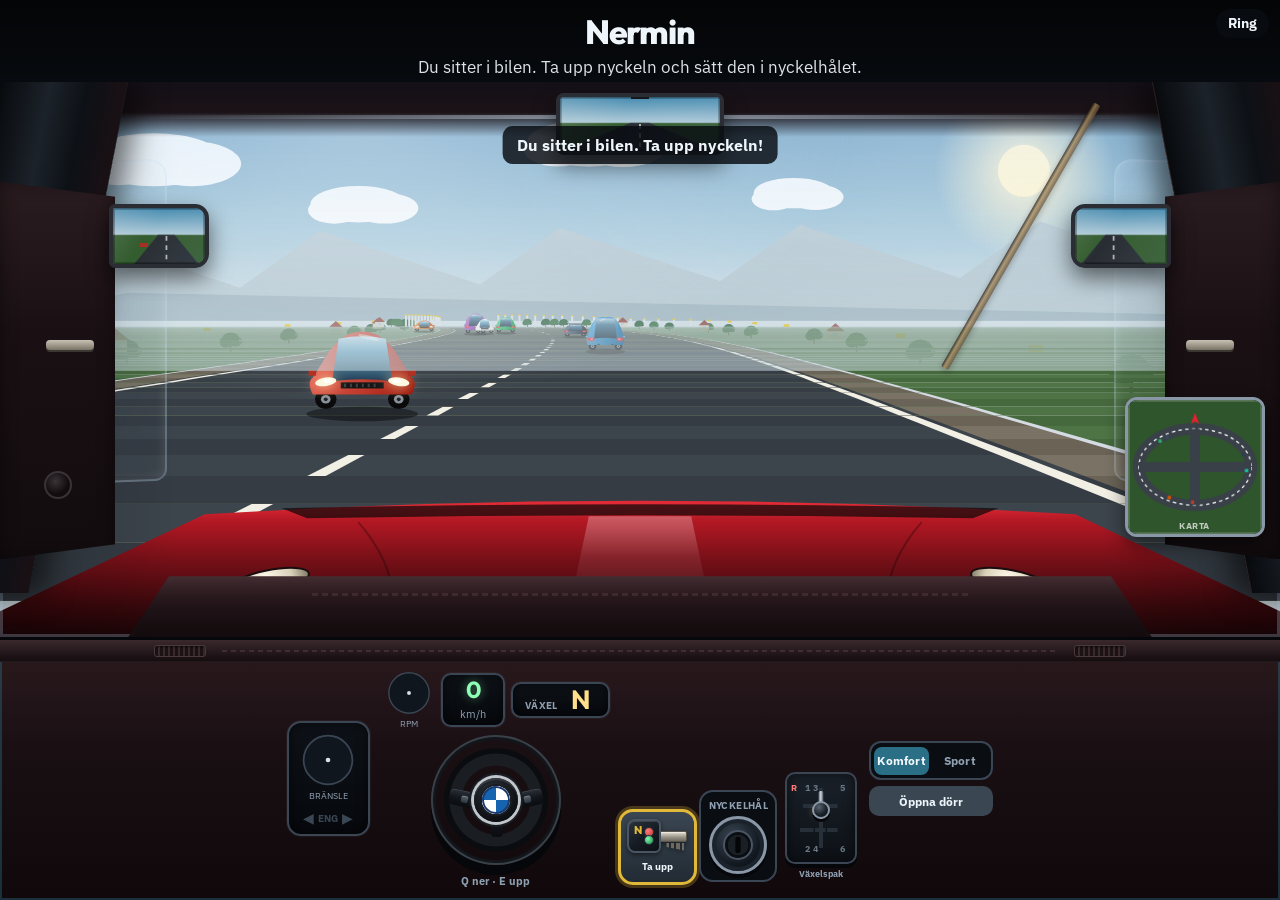
==== commit 6a1d6c49: "Improve the driving game: realistic cars, key hold, engine swap, sport/comfort modes, and 300 km/h i" ====
--- a/index.html
+++ b/index.html
@@ -12,6 +12,7 @@
 <body>
   <div class="app outside" id="app">
     <div class="hud-top">
+      <a class="to-ring" href="ring.html">Ring</a>
       <div class="brand">Nermin</div>
       <p class="hint" id="hint">Din sportbil väntar. Öppna förardörren.</p>
     </div>
@@ -23,11 +24,13 @@
 
           <div class="sc-body">
             <div class="sc-hood"></div>
+            <div class="sc-hood-line"></div>
             <div class="sc-cabin"></div>
             <div class="sc-windshield" title="Vindruta"></div>
             <div class="sc-side-glass" title="Sido fönster"></div>
             <div class="sc-rear-glass" title="Bakruta"></div>
-            <div class="sc-window-label">Fönster</div>
+            <div class="sc-mirror left-m"></div>
+            <div class="sc-mirror right-m"></div>
             <div class="sc-stripe"></div>
             <div class="sc-vent left"></div>
             <div class="sc-vent right"></div>
@@ -38,10 +41,11 @@
             <div class="sc-light tail l"></div>
             <div class="sc-light tail r"></div>
             <div class="sc-grill"></div>
+            <div class="sc-badge">N</div>
             <div class="sc-exhaust l"></div>
             <div class="sc-exhaust r"></div>
-            <div class="wheel sc-w fl"></div>
-            <div class="wheel sc-w fr"></div>
+            <div class="wheel sc-w fl"><span class="rim-spin"></span></div>
+            <div class="wheel sc-w fr"><span class="rim-spin"></span></div>
             <div class="wheel sc-w rl"></div>
             <div class="wheel sc-w rr"></div>
             <div class="handle-hint" id="driverHandleHint">Öppna dörr</div>
@@ -78,17 +82,27 @@
       <div class="a-pillar right" aria-hidden="true"></div>
       <div class="roof-liner" aria-hidden="true"></div>
       <div class="window-frame" aria-hidden="true"></div>
+      <div class="door-card left-door-card" aria-hidden="true">
+        <span class="door-handle-inner"></span>
+        <span class="door-speaker"></span>
+      </div>
+      <div class="door-card right-door-card" aria-hidden="true">
+        <span class="door-handle-inner"></span>
+        <span class="door-speaker"></span>
+      </div>
+      <div class="dash-shelf" aria-hidden="true"></div>
+      <div class="seatbelt-visual" id="seatbeltVisual" hidden aria-hidden="true">
+        <span class="belt-diag"></span>
+        <span class="belt-lap-bar"></span>
+      </div>
       <div class="door-open-overlay" id="doorOverlay" hidden></div>
       <div class="mirror center-mirror" aria-hidden="true">
-        <div class="mirror-frame">Backspegel</div>
         <canvas id="rear" width="200" height="70"></canvas>
       </div>
       <div class="mirror side-mirror left-mirror" aria-hidden="true">
-        <div class="mirror-frame">Vänster</div>
         <canvas id="leftMirror" width="110" height="72"></canvas>
       </div>
       <div class="mirror side-mirror right-mirror" aria-hidden="true">
-        <div class="mirror-frame">Höger</div>
         <canvas id="rightMirror" width="110" height="72"></canvas>
       </div>
 
@@ -98,10 +112,15 @@
       </div>
 
       <div class="hood sport-hood" aria-hidden="true"></div>
+      <div class="rev-exhaust" id="revExhaust" hidden aria-hidden="true"></div>
     </div>
 
     <div class="cockpit sport-cockpit" id="cockpit" hidden>
-      <div class="dash-top"></div>
+      <div class="dash-top">
+        <span class="dash-vent left"></span>
+        <span class="dash-stitch"></span>
+        <span class="dash-vent right"></span>
+      </div>
       <div class="dash-row">
         <div class="cluster fuel-only">
           <div class="dial">
@@ -220,8 +239,12 @@
         </div>
 
         <div class="right-panel">
+          <div class="drive-mode" id="driveMode" role="group" aria-label="Körläge">
+            <button type="button" class="mode-btn comfort on" id="modeComfort" aria-pressed="true">Komfort</button>
+            <button type="button" class="mode-btn sport" id="modeSport" aria-pressed="false">Sport</button>
+          </div>
           <button type="button" class="drive-now-btn" id="driveNow" hidden>KÖR NU</button>
-          <button type="button" class="repair-btn" id="repairEngine" hidden>Laga motorn</button>
+          <button type="button" class="repair-btn" id="repairEngine" hidden>Byt motor</button>
           <button type="button" class="door-inner-btn" id="innerDoorBtn">Öppna dörr</button>
           <button type="button" class="exit-btn" id="exitCar" hidden>Gå ur bilen</button>
 
@@ -237,16 +260,56 @@
       </div>
     </div>
 
-    <div class="pedals" id="controls" hidden>
-      <button type="button" class="pedal shift" id="shiftDown" aria-label="Växla ner">Q ▼</button>
-      <button type="button" class="pedal turn" data-dir="left">◀</button>
-      <button type="button" class="pedal brake" data-dir="down">Broms</button>
-      <button type="button" class="pedal gas" data-dir="up">Gas</button>
-      <button type="button" class="pedal turn" data-dir="right">▶</button>
-      <button type="button" class="pedal shift up" id="shiftUp" aria-label="Växla upp">E ▲</button>
-    </div>
-
     <p class="toast" id="lesson" role="status"></p>
+
+    <div class="held-key" id="heldKey" hidden aria-hidden="true">
+      <span class="car-key big-key">
+        <span class="ck-head">
+          <span class="ck-logo">N</span>
+          <span class="ck-btn lock"></span>
+          <span class="ck-btn unlock"></span>
+        </span>
+        <span class="ck-blade">
+          <span class="ck-teeth"></span>
+        </span>
+      </span>
+      <span class="held-key-label">Håller nyckeln</span>
+    </div>
+
+    <div class="engine-bay" id="engineBay" hidden>
+      <div class="engine-bay-card">
+        <h2>Byt motor</h2>
+        <p class="engine-bay-hint" id="engineBayHint">Motorn är sönder. Ta ur den först.</p>
+        <div class="engine-bay-stage">
+          <button type="button" class="engine-slot" id="engineSlot" aria-label="Motorrum">
+            <span class="engine-block broken" id="brokenEngine">
+              <span class="eng-block"></span>
+              <span class="eng-smoke"></span>
+              <span class="eng-label">Sönder</span>
+            </span>
+            <span class="engine-block fresh" id="fittedEngine" hidden>
+              <span class="eng-block"></span>
+              <span class="eng-label">Ny motor</span>
+            </span>
+            <span class="engine-empty" id="engineEmpty" hidden>Tomt motorrum</span>
+          </button>
+          <button type="button" class="new-engine-btn" id="newEngine" hidden>
+            <span class="engine-block fresh small">
+              <span class="eng-block"></span>
+            </span>
+            <span>Ta ny motor</span>
+          </button>
+        </div>
+        <button type="button" class="engine-done-btn" id="engineDone" hidden>Klart — stäng huven</button>
+      </div>
+    </div>
+
+    <div class="held-engine" id="heldEngine" hidden aria-hidden="true">
+      <span class="engine-block fresh">
+        <span class="eng-block"></span>
+      </span>
+      <span class="held-key-label">Håller ny motor</span>
+    </div>
   </div>
   <script src="script.js"></script>
 </body>
--- a/style.css
+++ b/style.css
@@ -23,7 +23,7 @@
 .app {
   height: 100%;
   display: grid;
-  grid-template-rows: auto 1fr auto auto;
+  grid-template-rows: auto 1fr auto;
   position: relative;
 }
 
@@ -105,6 +105,51 @@
   background: linear-gradient(180deg, rgba(255,255,255,.12), transparent 60%);
   border-radius: 8px 40px 0 0;
   clip-path: polygon(0 40%, 100% 0, 100% 100%, 0 100%);
+}
+
+.sc-hood-line {
+  position: absolute;
+  right: 12%;
+  top: 8px;
+  width: 28%;
+  height: 2px;
+  background: rgba(0,0,0,.2);
+  border-radius: 2px;
+}
+
+.sc-mirror {
+  position: absolute;
+  top: -28px;
+  width: 18px;
+  height: 12px;
+  background: linear-gradient(135deg, #2a323c, #0d1116);
+  border: 2px solid #8a97a6;
+  border-radius: 3px 8px 3px 3px;
+  z-index: 4;
+  box-shadow: 0 2px 4px rgba(0,0,0,.35);
+}
+.sc-mirror.left-m { left: 26%; }
+.sc-mirror.right-m {
+  left: 58%;
+  border-radius: 8px 3px 3px 3px;
+}
+
+.sc-badge {
+  position: absolute;
+  right: 22%;
+  top: 36px;
+  width: 18px;
+  height: 18px;
+  border-radius: 50%;
+  background: radial-gradient(circle at 35% 30%, #fff, #c0c6cc 55%, #3a4654);
+  color: #1a3a6e;
+  font-family: Outfit, sans-serif;
+  font-weight: 800;
+  font-size: 0.65rem;
+  display: grid;
+  place-items: center;
+  z-index: 3;
+  box-shadow: 0 1px 3px rgba(0,0,0,.4);
 }
 
 .sc-cabin {
@@ -165,19 +210,6 @@
   z-index: 2;
 }
 
-.sc-window-label {
-  position: absolute;
-  left: 36%;
-  top: -68px;
-  font-size: 0.72rem;
-  font-weight: 800;
-  color: #102018;
-  background: rgba(255,255,255,.88);
-  padding: 0.15rem 0.45rem;
-  border-radius: 6px;
-  pointer-events: none;
-  z-index: 7;
-}
 
 .sc-stripe {
   position: absolute;
@@ -289,6 +321,15 @@
   background:
     radial-gradient(circle at 50% 50%, #d0d4da 0 18%, #1a1d22 19% 34%, #0b0d10 35% 58%, #222 59% 68%, #0b0d10 69%);
   box-shadow: inset 0 0 0 3px #3a4048, 0 4px 0 rgba(0,0,0,.35);
+  overflow: hidden;
+}
+.rim-spin {
+  position: absolute;
+  inset: 18%;
+  border-radius: 50%;
+  background:
+    conic-gradient(#cfd6de 0 12%, transparent 12% 25%, #cfd6de 25% 37%, transparent 37% 50%, #cfd6de 50% 62%, transparent 62% 75%, #cfd6de 75% 87%, transparent 87%);
+  opacity: 0.55;
 }
 .sc-w.fl { left: 18%; }
 .sc-w.fr { right: 14%; }
@@ -474,6 +515,26 @@
   pointer-events: none;
 }
 
+.to-ring {
+  position: absolute;
+  top: 0.55rem;
+  right: 0.7rem;
+  pointer-events: auto;
+  z-index: 22;
+  text-decoration: none;
+  font-weight: 700;
+  font-size: 0.85rem;
+  color: #102018;
+  background: rgba(255,255,255,.92);
+  padding: 0.35rem 0.75rem;
+  border-radius: 999px;
+}
+
+.app:not(.outside) .to-ring {
+  color: var(--foam);
+  background: rgba(10, 14, 19, 0.78);
+}
+
 .brand {
   font-family: Outfit, sans-serif;
   font-weight: 800;
@@ -522,15 +583,15 @@
 
 .side-window {
   position: absolute;
-  top: 12%;
-  bottom: 22%;
-  width: 11%;
+  top: 14%;
+  bottom: 28%;
+  width: 6%;
   z-index: 3;
   pointer-events: none;
   background:
-    linear-gradient(120deg, rgba(210,235,255,.35), rgba(120,180,220,.18) 50%, rgba(40,80,110,.12));
-  border: 2px solid rgba(200, 225, 245, 0.45);
-  box-shadow: inset 0 0 16px rgba(255,255,255,.2);
+    linear-gradient(120deg, rgba(210,235,255,.08), rgba(120,180,220,.03) 50%, transparent);
+  border: 2px solid rgba(200, 225, 245, 0.28);
+  box-shadow: inset 0 0 12px rgba(255,255,255,.12);
 }
 
 .side-window.left-win {
@@ -610,20 +671,230 @@
 
 .repair-btn[hidden] { display: none; }
 
+.engine-bay {
+  position: absolute;
+  inset: 0;
+  z-index: 60;
+  display: grid;
+  place-items: center;
+  background: rgba(6, 8, 12, 0.72);
+  padding: 1rem;
+}
+
+.engine-bay[hidden] { display: none !important; }
+
+.engine-bay-card {
+  width: min(92vw, 420px);
+  background: linear-gradient(180deg, #2a1c20, #120a0c);
+  border: 2px solid #5a3a3e;
+  border-radius: 18px;
+  padding: 1rem 1.1rem 1.15rem;
+  box-shadow: 0 18px 40px rgba(0,0,0,.55);
+  text-align: center;
+}
+
+.engine-bay-card h2 {
+  margin: 0 0 0.35rem;
+  font-family: Outfit, sans-serif;
+  font-weight: 800;
+  font-size: 1.35rem;
+  color: #ffe08a;
+}
+
+.engine-bay-hint {
+  margin: 0 0 0.9rem;
+  color: #d7e0ea;
+  font-weight: 700;
+  font-size: 0.95rem;
+}
+
+.engine-bay-stage {
+  display: flex;
+  flex-direction: column;
+  align-items: center;
+  gap: 0.75rem;
+}
+
+.engine-slot {
+  position: relative;
+  width: min(88%, 280px);
+  height: 150px;
+  border: 0;
+  border-radius: 16px;
+  background:
+    linear-gradient(180deg, #3a3236, #1a1416),
+    repeating-linear-gradient(90deg, transparent 0 18px, rgba(255,255,255,.03) 18px 19px);
+  box-shadow: inset 0 0 0 3px #4a4044, inset 0 10px 24px rgba(0,0,0,.45);
+  cursor: pointer;
+  display: grid;
+  place-items: center;
+}
+
+.engine-slot.ready {
+  box-shadow: inset 0 0 0 3px #3ad27a, 0 0 0 4px rgba(58,210,122,.25);
+  animation: pulse 1.1s ease-in-out infinite;
+}
+
+.engine-block {
+  position: relative;
+  width: 120px;
+  height: 78px;
+  display: grid;
+  place-items: center;
+}
+
+.engine-block.small {
+  width: 72px;
+  height: 48px;
+}
+
+.eng-block {
+  display: block;
+  width: 100%;
+  height: 70%;
+  border-radius: 8px;
+  background:
+    linear-gradient(180deg, #7a828c, #3a424a 55%, #1a1e22),
+    repeating-linear-gradient(90deg, transparent 0 10px, rgba(0,0,0,.2) 10px 12px);
+  box-shadow: 0 6px 0 #0a0c10, inset 0 2px 0 rgba(255,255,255,.2);
+}
+
+.engine-block.broken .eng-block {
+  background: linear-gradient(180deg, #6a4a3a, #3a2018 55%, #1a0c08);
+  filter: saturate(0.7);
+}
+
+.engine-block.fresh .eng-block {
+  background: linear-gradient(180deg, #9aa4b0, #4a5560 50%, #222830);
+}
+
+.eng-label {
+  position: absolute;
+  bottom: -2px;
+  font-size: 0.72rem;
+  font-weight: 800;
+  color: #ffe08a;
+  text-shadow: 0 1px 3px rgba(0,0,0,.8);
+}
+
+.engine-block.broken .eng-label { color: #ff7a7a; }
+
+.eng-smoke {
+  position: absolute;
+  left: 20%;
+  top: -8px;
+  width: 28px;
+  height: 28px;
+  border-radius: 50%;
+  background: radial-gradient(circle, rgba(180,180,180,.7), transparent 70%);
+  animation: puff 0.7s ease-out infinite;
+}
+
+.engine-empty {
+  font-weight: 800;
+  color: #8fa0b2;
+  font-size: 0.9rem;
+}
+
+.new-engine-btn {
+  display: flex;
+  align-items: center;
+  gap: 0.55rem;
+  border: 0;
+  border-radius: 12px;
+  padding: 0.55rem 0.85rem;
+  font-family: inherit;
+  font-weight: 800;
+  color: #0a0e13;
+  background: linear-gradient(180deg, #7dffb0, #3ad27a);
+  cursor: pointer;
+  box-shadow: 0 4px 0 #1e7a46;
+  animation: pulse 1.1s ease-in-out infinite;
+}
+
+.new-engine-btn[hidden],
+.engine-done-btn[hidden],
+.engine-block[hidden],
+.engine-empty[hidden] { display: none !important; }
+
+.engine-done-btn {
+  margin-top: 0.35rem;
+  border: 0;
+  border-radius: 12px;
+  padding: 0.7rem 1rem;
+  font-family: Outfit, sans-serif;
+  font-weight: 800;
+  color: #0a0e13;
+  background: linear-gradient(180deg, #ffe08a, #e0b93a);
+  cursor: pointer;
+  box-shadow: 0 4px 0 #8a6e20;
+}
+
+.held-engine {
+  position: fixed;
+  z-index: 90;
+  pointer-events: none;
+  transform: translate(-40%, -55%);
+  filter: drop-shadow(0 10px 14px rgba(0,0,0,.55));
+}
+
+.held-engine[hidden] { display: none !important; }
+
+.app.holding-engine {
+  cursor: grabbing;
+}
+
+.app.revving .viewport {
+  animation: revshake 0.07s linear infinite;
+}
+
+.pedal.gas.revving {
+  background: #ffb347;
+  color: #0a0e13;
+}
+
+.rev-exhaust {
+  position: absolute;
+  left: 18%;
+  bottom: 16%;
+  width: 90px;
+  height: 48px;
+  z-index: 4;
+  pointer-events: none;
+  background: radial-gradient(ellipse at center, rgba(210, 210, 210, 0.7), transparent 70%);
+  filter: blur(3px);
+  animation: puff 0.32s ease-out infinite;
+}
+
+.rev-exhaust[hidden] { display: none; }
+
+@keyframes puff {
+  0% { opacity: 0.15; transform: translate(0, 8px) scale(0.5); }
+  100% { opacity: 0; transform: translate(-18px, -36px) scale(1.6); }
+}
+
+@keyframes revshake {
+  0% { transform: translate(0, 0); }
+  25% { transform: translate(-2px, 1px); }
+  50% { transform: translate(2px, -1px); }
+  75% { transform: translate(-1px, 2px); }
+  100% { transform: translate(1px, -2px); }
+}
+
 .app.engine-broken .viewport {
   filter: saturate(0.55) contrast(1.05);
 }
 
 .app.engine-broken .viewport::after {
-  content: "MOTOR SÖNDER";
+  content: "MOTOR SÖNDER — BYT MOTOR";
   position: absolute;
   left: 50%;
-  top: 42%;
+  top: 38%;
   transform: translate(-50%, -50%);
   z-index: 20;
   font-family: Outfit, sans-serif;
   font-weight: 800;
-  font-size: clamp(1.2rem, 4vw, 1.8rem);
+  font-size: clamp(1rem, 3.6vw, 1.55rem);
   color: #ff5a5a;
   text-shadow: 0 2px 8px rgba(0,0,0,.7);
   pointer-events: none;
@@ -633,37 +904,146 @@
 .a-pillar {
   position: absolute;
   top: 0;
-  bottom: 10%;
-  width: 8%;
+  bottom: 8%;
+  width: 10%;
   z-index: 4;
   pointer-events: none;
-  background: linear-gradient(90deg, #0d1116, #2a323c 45%, #0d1116);
+  background:
+    linear-gradient(90deg, #080a0d, #1c222a 40%, #0d1116 70%, #1a1014),
+    linear-gradient(180deg, #2a1a1e, transparent 40%);
 }
 
 .a-pillar.left {
   left: 0;
-  transform: skewX(-10deg);
+  transform: skewX(-11deg);
   transform-origin: top left;
-  box-shadow: 10px 0 24px rgba(0,0,0,.4);
+  box-shadow: 14px 0 28px rgba(0,0,0,.55);
+  border-right: 1px solid rgba(255,255,255,.06);
 }
 
 .a-pillar.right {
   right: 0;
-  transform: skewX(10deg);
+  transform: skewX(11deg);
   transform-origin: top right;
-  box-shadow: -10px 0 24px rgba(0,0,0,.4);
+  box-shadow: -14px 0 28px rgba(0,0,0,.55);
+  border-left: 1px solid rgba(255,255,255,.06);
 }
 
 .roof-liner {
   position: absolute;
   top: 0;
-  left: 6%;
-  right: 6%;
-  height: 7%;
+  left: 8%;
+  right: 8%;
+  height: 10%;
   z-index: 3;
   pointer-events: none;
-  background: linear-gradient(180deg, #12171d, transparent);
-}
+  background:
+    linear-gradient(180deg, #141018 0%, #1a1216 55%, transparent),
+    radial-gradient(ellipse at 50% 0%, rgba(255,255,255,.04), transparent 60%);
+}
+
+.door-card {
+  position: absolute;
+  top: 18%;
+  bottom: 14%;
+  width: 9%;
+  z-index: 5;
+  pointer-events: none;
+  background:
+    linear-gradient(180deg, #2a1c20 0%, #1a1014 40%, #120c0e 100%);
+  box-shadow: inset 0 0 18px rgba(0,0,0,.45);
+}
+
+.left-door-card {
+  left: 0;
+  border-radius: 0 8px 4px 0;
+  clip-path: polygon(0 0, 100% 4%, 100% 96%, 0 100%);
+}
+
+.right-door-card {
+  right: 0;
+  border-radius: 8px 0 0 4px;
+  clip-path: polygon(0 4%, 100% 0, 100% 100%, 0 96%);
+}
+
+.door-handle-inner {
+  position: absolute;
+  top: 42%;
+  width: 42%;
+  height: 10px;
+  border-radius: 4px;
+  background: linear-gradient(180deg, #c8c2b4, #7a7468);
+  box-shadow: 0 2px 0 #3a3830;
+}
+
+.left-door-card .door-handle-inner { right: 18%; }
+.right-door-card .door-handle-inner { left: 18%; }
+
+.door-speaker {
+  position: absolute;
+  bottom: 16%;
+  left: 50%;
+  width: 28px;
+  height: 28px;
+  transform: translateX(-50%);
+  border-radius: 50%;
+  background:
+    radial-gradient(circle at 40% 35%, #3a3236, #120c0e 60%),
+    repeating-radial-gradient(circle, #2a2226 0 2px, #0a0808 2px 4px);
+  border: 2px solid #3a3236;
+}
+
+.dash-shelf {
+  position: absolute;
+  left: 10%;
+  right: 10%;
+  bottom: 0;
+  height: 11%;
+  z-index: 4;
+  pointer-events: none;
+  background:
+    linear-gradient(180deg, #3a2428 0%, #1e1216 55%, #120a0c 100%);
+  clip-path: polygon(4% 0, 96% 0, 100% 100%, 0 100%);
+  box-shadow:
+    inset 0 8px 14px rgba(255,255,255,.05),
+    0 -6px 20px rgba(0,0,0,.4);
+}
+
+.dash-shelf::before {
+  content: "";
+  position: absolute;
+  left: 18%;
+  right: 18%;
+  top: 28%;
+  height: 3px;
+  background: repeating-linear-gradient(90deg, #5a3a3e 0 6px, transparent 6px 10px);
+  opacity: 0.45;
+}
+
+.seatbelt-visual {
+  position: absolute;
+  inset: 0;
+  z-index: 7;
+  pointer-events: none;
+}
+
+.seatbelt-visual[hidden] { display: none !important; }
+
+.belt-diag {
+  position: absolute;
+  right: 14%;
+  top: 4%;
+  width: 8px;
+  height: 55%;
+  background: linear-gradient(90deg, #1a120c, #a88858 40%, #5a4830 100%);
+  transform: rotate(30deg);
+  transform-origin: top center;
+  border-radius: 2px;
+  box-shadow: 1px 2px 6px rgba(0,0,0,.35);
+  opacity: 0.75;
+}
+
+.belt-lap-bar { display: none !important; }
 
 .hood {
   position: absolute;
@@ -682,55 +1062,55 @@
 
 .mirror {
   position: absolute;
-  z-index: 5;
-  pointer-events: none;
-  background: linear-gradient(180deg, #2a323c, #11161c);
-  border: 3px solid #8a97a6;
-  border-radius: 8px;
+  z-index: 6;
+  pointer-events: none;
+  background: linear-gradient(180deg, #1a1d22, #0a0c10);
+  border: 4px solid #2a2e34;
+  border-radius: 10px;
   overflow: hidden;
   box-shadow:
-    0 8px 18px rgba(0,0,0,.45),
-    inset 0 1px 0 rgba(255,255,255,.2);
-}
-
-.mirror-frame {
-  position: absolute;
-  left: 0;
-  right: 0;
-  top: 0;
-  z-index: 2;
-  font-size: 0.55rem;
-  font-weight: 700;
-  text-align: center;
-  color: rgba(255,255,255,.55);
-  background: rgba(10,14,19,.45);
-  padding: 1px 0;
-  pointer-events: none;
+    0 10px 22px rgba(0,0,0,.55),
+    inset 0 0 0 2px #8a9199,
+    inset 0 1px 0 rgba(255,255,255,.25);
 }
 
 .center-mirror {
-  top: 2.5%;
+  top: 2%;
   left: 50%;
   transform: translateX(-50%);
-  width: min(28vw, 180px);
-  height: 68px;
+  width: min(26vw, 168px);
+  height: 62px;
+  border-radius: 8px;
+}
+
+.center-mirror::before {
+  content: "";
+  position: absolute;
+  left: 50%;
+  top: -10px;
+  width: 18px;
+  height: 12px;
+  transform: translateX(-50%);
+  background: linear-gradient(180deg, #2a2e34, #12151a);
+  border-radius: 3px 3px 0 0;
+  z-index: 3;
 }
 
 .side-mirror {
-  top: 26%;
-  width: min(18vw, 108px);
-  height: 70px;
+  top: 22%;
+  width: min(16vw, 100px);
+  height: 64px;
 }
 
 .left-mirror {
-  left: 1.5%;
-  border-radius: 8px 16px 16px 8px;
+  left: 8.5%;
+  border-radius: 6px 14px 14px 6px;
 }
 
 .right-mirror {
-  right: 1.5%;
+  right: 8.5%;
   left: auto;
-  border-radius: 16px 8px 8px 16px;
+  border-radius: 14px 6px 6px 14px;
 }
 
 .mirror canvas {
@@ -777,14 +1157,42 @@
 .cockpit {
   position: relative;
   z-index: 10;
-  background: linear-gradient(180deg, var(--dash-2), var(--dash));
+  background:
+    linear-gradient(180deg, #2a1a1e 0%, #1a1014 35%, #120a0c 100%);
   border-top: 3px solid #05070a;
-  box-shadow: 0 -18px 30px rgba(0,0,0,.45);
+  box-shadow:
+    0 -18px 30px rgba(0,0,0,.55),
+    inset 0 1px 0 rgba(255,255,255,.06);
 }
 
 .dash-top {
-  height: 10px;
-  background: linear-gradient(180deg, #2c3642, #151b22);
+  position: relative;
+  height: 22px;
+  display: flex;
+  align-items: center;
+  justify-content: space-between;
+  padding: 0 12%;
+  background:
+    linear-gradient(180deg, #3a282c, #1e1418 70%, #140c0e);
+  box-shadow: inset 0 -1px 0 rgba(255,255,255,.05);
+}
+
+.dash-vent {
+  width: 52px;
+  height: 12px;
+  border-radius: 3px;
+  background:
+    repeating-linear-gradient(90deg, #1a1214 0 3px, #3a2a2e 3px 5px);
+  border: 1px solid #4a3a3e;
+  box-shadow: inset 0 1px 2px rgba(0,0,0,.5);
+}
+
+.dash-stitch {
+  flex: 1;
+  height: 2px;
+  margin: 0 1rem;
+  background: repeating-linear-gradient(90deg, #6a4a4e 0 5px, transparent 5px 9px);
+  opacity: 0.4;
 }
 
 .dash-row {
@@ -1142,6 +1550,48 @@
   min-width: 120px;
 }
 
+.drive-mode {
+  display: grid;
+  grid-template-columns: 1fr 1fr;
+  gap: 0.2rem;
+  background: #0a0e13;
+  border: 2px solid #3a4654;
+  border-radius: 12px;
+  padding: 0.22rem;
+}
+
+.mode-btn {
+  border: 0;
+  border-radius: 8px;
+  padding: 0.42rem 0.2rem;
+  font-family: inherit;
+  font-weight: 800;
+  font-size: 0.72rem;
+  letter-spacing: 0.02em;
+  cursor: pointer;
+  color: #8fa0b2;
+  background: transparent;
+}
+
+.mode-btn.comfort.on {
+  background: #2a6f86;
+  color: #f4fbff;
+}
+
+.mode-btn.sport.on {
+  background: #c0392b;
+  color: #fff;
+  box-shadow: 0 0 12px rgba(255, 70, 50, 0.35);
+}
+
+.app.mode-sport .cockpit {
+  box-shadow: inset 0 0 0 2px rgba(192, 57, 43, 0.45);
+}
+
+.app.mode-comfort .cockpit {
+  box-shadow: inset 0 0 0 2px rgba(42, 111, 134, 0.4);
+}
+
 .signals {
   display: flex;
   justify-content: space-between;
@@ -1176,6 +1626,66 @@
 }
 
 .key-btn:disabled { opacity: 0.45; cursor: default; }
+
+.key-btn.guide {
+  outline: 3px solid #e0b93a;
+  box-shadow: 0 0 0 6px rgba(224, 185, 58, 0.25);
+  animation: pulse 1.1s ease-in-out infinite;
+}
+
+.key-btn.holding-empty {
+  opacity: 0.35;
+}
+
+.held-key {
+  position: fixed;
+  z-index: 80;
+  pointer-events: none;
+  transform: translate(-30%, -60%) rotate(-18deg);
+  filter: drop-shadow(0 8px 12px rgba(0,0,0,.55));
+}
+
+.held-key[hidden] { display: none !important; }
+
+.held-key .big-key {
+  height: 48px;
+  animation: heldbob 0.9s ease-in-out infinite;
+}
+
+.held-key .ck-head {
+  width: 44px;
+  height: 44px;
+}
+
+.held-key .ck-blade {
+  width: 36px;
+  height: 14px;
+}
+
+.held-key-label {
+  display: block;
+  margin-top: 0.35rem;
+  text-align: center;
+  font-size: 0.72rem;
+  font-weight: 800;
+  color: #ffe08a;
+  text-shadow: 0 1px 4px rgba(0,0,0,.8);
+  white-space: nowrap;
+}
+
+@keyframes heldbob {
+  0%, 100% { transform: translateY(0) rotate(0deg); }
+  50% { transform: translateY(-3px) rotate(4deg); }
+}
+
+.app.holding-key {
+  cursor: grabbing;
+}
+
+.app.holding-key .keyhole.ready {
+  outline: 3px solid #3ad27a;
+  border-radius: 50%;
+}
 
 /* Riktig bilnyckel */
 .car-key {
@@ -1493,13 +2003,51 @@
 }
 
 .sport-hood {
-  background:
-    linear-gradient(180deg, rgba(120,20,30,.55), rgba(40,10,14,.95) 40%, #1a0a0c 80%),
-    repeating-linear-gradient(90deg, transparent 0 36px, rgba(255,255,255,.03) 36px 37px) !important;
+  display: none !important;
+}
+.sport-hood::before {
+  content: "";
+  position: absolute;
+  left: 4%;
+  right: 4%;
+  bottom: 20%;
+  height: 46%;
+  background:
+    radial-gradient(ellipse at 18% 62%, #fff 0 9%, #ffe08a 10% 16%, transparent 17%),
+    radial-gradient(ellipse at 82% 62%, #fff 0 9%, #ffe08a 10% 16%, transparent 17%);
+  pointer-events: none;
+}
+
+.app.engine-on .sport-hood::before {
+  filter: drop-shadow(0 0 10px rgba(255, 214, 110, 0.95));
+}
+
+.sport-hood::after {
+  content: "";
+  position: absolute;
+  left: 46%;
+  right: 46%;
+  top: 0;
+  bottom: 18%;
+  background: linear-gradient(180deg, rgba(255,255,255,.28), transparent);
+  border-radius: 2px;
 }
 
 .sport-cockpit {
-  background: linear-gradient(180deg, #241018, #140a0e) !important;
+  background:
+    linear-gradient(180deg, #2c1a1e 0%, #1a1014 40%, #10080a 100%) !important;
+}
+
+.sport-cockpit .cluster,
+.sport-cockpit .gauges-over-wheel .speedo.compact,
+.sport-cockpit .gear-over-wheel {
+  background: linear-gradient(180deg, #0e1218, #06080c);
+  border-color: #3a4654;
+  box-shadow: inset 0 0 12px rgba(0,0,0,.6), 0 0 0 1px rgba(255,255,255,.04);
+}
+
+.sport-cockpit .gauges-over-wheel .speedo.compact strong {
+  text-shadow: 0 0 10px rgba(141, 255, 180, 0.45);
 }
 
 /* Ny BMW-ratt — rund, svart läder, roundel */
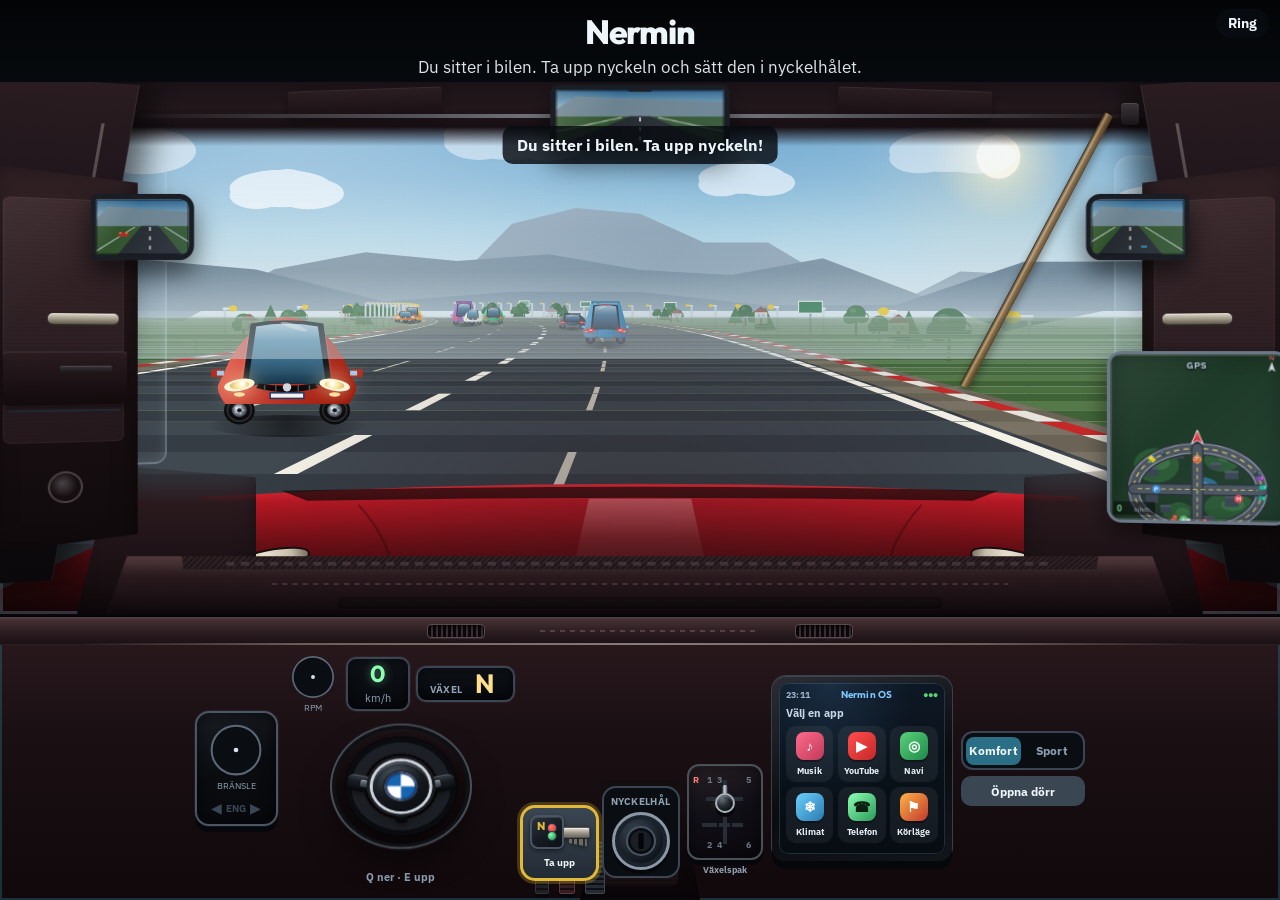
==== commit eec90767: "Make the sports car cabin more immersive with apps, GPS, and 3D feel. Add infotainment (music, radio" ====
--- a/index.html
+++ b/index.html
@@ -78,25 +78,52 @@
       <div class="glass" aria-hidden="true"></div>
       <div class="side-window left-win" aria-hidden="true"></div>
       <div class="side-window right-win" aria-hidden="true"></div>
-      <div class="a-pillar left" aria-hidden="true"></div>
-      <div class="a-pillar right" aria-hidden="true"></div>
-      <div class="roof-liner" aria-hidden="true"></div>
+      <div class="a-pillar left" aria-hidden="true">
+        <span class="pillar-trim"></span>
+        <span class="grab-handle"></span>
+      </div>
+      <div class="a-pillar right" aria-hidden="true">
+        <span class="pillar-trim"></span>
+      </div>
+      <div class="roof-liner" aria-hidden="true">
+        <span class="dome-light"></span>
+        <span class="sun-visor left-visor"></span>
+        <span class="sun-visor right-visor"></span>
+      </div>
       <div class="window-frame" aria-hidden="true"></div>
       <div class="door-card left-door-card" aria-hidden="true">
+        <span class="door-leather"></span>
+        <span class="door-armrest"></span>
         <span class="door-handle-inner"></span>
+        <span class="door-lock-pin"></span>
+        <span class="door-window-switch"></span>
         <span class="door-speaker"></span>
+        <span class="door-ambient"></span>
       </div>
       <div class="door-card right-door-card" aria-hidden="true">
+        <span class="door-leather"></span>
+        <span class="door-armrest"></span>
         <span class="door-handle-inner"></span>
+        <span class="door-lock-pin"></span>
+        <span class="door-window-switch"></span>
         <span class="door-speaker"></span>
-      </div>
-      <div class="dash-shelf" aria-hidden="true"></div>
+        <span class="door-ambient"></span>
+      </div>
+      <div class="seat-wing left-seat" aria-hidden="true"></div>
+      <div class="seat-wing right-seat" aria-hidden="true"></div>
+      <div class="dash-shelf" aria-hidden="true">
+        <span class="dash-carbon"></span>
+        <span class="dash-defrost"></span>
+        <span class="dash-stitch-line"></span>
+      </div>
       <div class="seatbelt-visual" id="seatbeltVisual" hidden aria-hidden="true">
         <span class="belt-diag"></span>
+        <span class="belt-retractor"></span>
         <span class="belt-lap-bar"></span>
       </div>
       <div class="door-open-overlay" id="doorOverlay" hidden></div>
       <div class="mirror center-mirror" aria-hidden="true">
+        <span class="mirror-stem"></span>
         <canvas id="rear" width="200" height="70"></canvas>
       </div>
       <div class="mirror side-mirror left-mirror" aria-hidden="true">
@@ -107,8 +134,8 @@
       </div>
 
       <div class="minimap-wrap" aria-label="Karta">
-        <canvas id="minimap" width="160" height="160"></canvas>
-        <span class="minimap-label">Karta</span>
+        <canvas id="minimap" width="200" height="200"></canvas>
+        <span class="minimap-label">GPS</span>
       </div>
 
       <div class="hood sport-hood" aria-hidden="true"></div>
@@ -116,10 +143,22 @@
     </div>
 
     <div class="cockpit sport-cockpit" id="cockpit" hidden>
+      <div class="cabin-ambient" aria-hidden="true"></div>
       <div class="dash-top">
         <span class="dash-vent left"></span>
+        <span class="dash-clock" aria-hidden="true"></span>
         <span class="dash-stitch"></span>
         <span class="dash-vent right"></span>
+        <span class="dash-chrome"></span>
+      </div>
+      <div class="console-rail" aria-hidden="true">
+        <span class="console-cup"></span>
+        <span class="console-pad"></span>
+      </div>
+      <div class="pedal-bay" aria-hidden="true">
+        <span class="pedal clutch"></span>
+        <span class="pedal brake"></span>
+        <span class="pedal gas"></span>
       </div>
       <div class="dash-row">
         <div class="cluster fuel-only">
@@ -160,6 +199,13 @@
             </div>
 
             <div class="steering bmw-wheel" id="steering" aria-label="BMW-ratt">
+              <div class="rim-3d" aria-hidden="true">
+                <span class="rim-back"></span>
+                <span class="rim-side"></span>
+                <span class="rim-front"></span>
+                <span class="rim-grip"></span>
+                <span class="rim-stitch"></span>
+              </div>
               <div class="rim"></div>
               <div class="spoke s-left">
                 <span class="mf-btn"></span>
@@ -171,6 +217,7 @@
               </div>
               <div class="spoke s-bottom"></div>
               <div class="hub">
+                <span class="hub-face"></span>
                 <span class="bmw-roundel" aria-hidden="true">
                   <span class="bmw-ring"></span>
                   <span class="bmw-quad q1"></span>
@@ -238,6 +285,36 @@
           </div>
         </div>
 
+        <div class="car-screen" id="carScreen" aria-label="Bilskärm">
+          <div class="screen-bezel">
+            <div class="screen-glass" id="screenGlass">
+              <div class="screen-bar">
+                <span class="screen-time" id="screenTime">12:00</span>
+                <span class="screen-brand">Nermin OS</span>
+                <span class="screen-signal" id="screenSignal">●●●</span>
+              </div>
+
+              <div class="screen-home" id="screenHome">
+                <p class="screen-greeting">Välj en app</p>
+                <div class="screen-apps" id="screenApps" role="list"></div>
+              </div>
+
+              <div class="screen-app" id="screenApp" hidden>
+                <div class="screen-app-head">
+                  <button type="button" class="screen-back" id="screenBack" aria-label="Tillbaka till appar">←</button>
+                  <strong id="screenAppTitle">App</strong>
+                </div>
+                <div class="screen-app-body" id="screenAppBody"></div>
+              </div>
+
+              <div class="screen-off" id="screenOff" hidden>
+                <p>Skärm av</p>
+                <button type="button" class="screen-wake" id="screenWake">Slå på</button>
+              </div>
+            </div>
+          </div>
+        </div>
+
         <div class="right-panel">
           <div class="drive-mode" id="driveMode" role="group" aria-label="Körläge">
             <button type="button" class="mode-btn comfort on" id="modeComfort" aria-pressed="true">Komfort</button>
@@ -256,6 +333,42 @@
               <span class="buckle-tongue" id="buckleTongue"></span>
             </div>
           </div>
+        </div>
+      </div>
+    </div>
+
+    <div class="yt-overlay" id="ytOverlay" hidden>
+      <div class="yt-panel" role="dialog" aria-modal="true" aria-labelledby="ytTitle">
+        <div class="yt-head">
+          <strong id="ytTitle">YouTube</strong>
+          <button type="button" class="yt-close" id="ytClose" aria-label="Stäng YouTube">✕</button>
+        </div>
+        <div class="yt-player-wrap">
+          <iframe
+            id="ytFrame"
+            title="YouTube"
+            src=""
+            allow="accelerometer; autoplay; clipboard-write; encrypted-media; gyroscope; picture-in-picture; web-share"
+            allowfullscreen
+            referrerpolicy="strict-origin-when-cross-origin"
+          ></iframe>
+          <div class="yt-placeholder" id="ytPlaceholder">
+            <p>Välj en video eller klistra in en YouTube-länk</p>
+          </div>
+        </div>
+        <div class="yt-controls">
+          <div class="yt-presets" id="ytPresets"></div>
+          <form class="yt-form" id="ytForm">
+            <input
+              id="ytInput"
+              class="yt-input"
+              type="url"
+              placeholder="Klistra in YouTube-länk…"
+              autocomplete="off"
+              spellcheck="false"
+            />
+            <button type="submit" class="yt-go">Spela</button>
+          </form>
         </div>
       </div>
     </div>
--- a/style.css
+++ b/style.css
@@ -5,6 +5,11 @@
   --foam: #eef5fb;
   --accent: #ff7a18;
   --ok: #3ad27a;
+  --cabin-roll: 0deg;
+  --cabin-yaw: 0deg;
+  --cabin-pitch: 0deg;
+  --car-spin-y: -18deg;
+  --car-spin-x: 8deg;
 }
 
 * { box-sizing: border-box; }
@@ -59,26 +64,40 @@
 .lot {
   position: relative;
   width: min(96vw, 640px);
-  height: min(56vh, 360px);
+  height: min(58vh, 380px);
   display: grid;
   place-items: end center;
+  perspective: 900px;
+  perspective-origin: 50% 55%;
 }
 
 .sports-car {
   position: relative;
   width: 100%;
-  height: 230px;
-}
+  height: 250px;
+  transform-style: preserve-3d;
+  transform:
+    rotateX(var(--car-spin-x))
+    rotateY(var(--car-spin-y))
+    translateZ(0);
+  transition: transform 0.08s linear;
+  cursor: grab;
+  transform-origin: 50% 70%;
+}
+
+.sports-car:active { cursor: grabbing; }
 
 .car-shadow {
   position: absolute;
-  left: 8%;
-  right: 6%;
-  bottom: 10px;
-  height: 26px;
-  background: rgba(0,0,0,.42);
+  left: 10%;
+  right: 8%;
+  bottom: 18px;
+  height: 28px;
+  background: rgba(0,0,0,.45);
   border-radius: 50%;
-  filter: blur(8px);
+  filter: blur(10px);
+  transform: translateZ(-40px) rotateX(80deg) scale(1.05);
+  transform-style: preserve-3d;
 }
 
 .sc-body {
@@ -94,6 +113,8 @@
     0 12px 0 rgba(0,0,0,.28),
     inset 0 2px 0 rgba(255,255,255,.2),
     inset 0 -10px 18px rgba(0,0,0,.25);
+  transform-style: preserve-3d;
+  transform: translateZ(20px);
 }
 
 .sc-hood {
@@ -105,6 +126,7 @@
   background: linear-gradient(180deg, rgba(255,255,255,.12), transparent 60%);
   border-radius: 8px 40px 0 0;
   clip-path: polygon(0 40%, 100% 0, 100% 100%, 0 100%);
+  transform: translateZ(28px);
 }
 
 .sc-hood-line {
@@ -127,6 +149,7 @@
   border-radius: 3px 8px 3px 3px;
   z-index: 4;
   box-shadow: 0 2px 4px rgba(0,0,0,.35);
+  transform: translateZ(48px);
 }
 .sc-mirror.left-m { left: 26%; }
 .sc-mirror.right-m {
@@ -161,7 +184,11 @@
   background: linear-gradient(180deg, #1a1f28, #0d1016);
   border-radius: 18px 28px 4px 8px;
   box-shadow: inset 0 1px 0 rgba(255,255,255,.08);
-}
+  transform: translateZ(36px);
+  transform-style: preserve-3d;
+}
+
+.sc-spoiler { transform: translateZ(44px); }
 
 .sc-windshield {
   position: absolute;
@@ -322,6 +349,8 @@
     radial-gradient(circle at 50% 50%, #d0d4da 0 18%, #1a1d22 19% 34%, #0b0d10 35% 58%, #222 59% 68%, #0b0d10 69%);
   box-shadow: inset 0 0 0 3px #3a4048, 0 4px 0 rgba(0,0,0,.35);
   overflow: hidden;
+  transform-style: preserve-3d;
+  transform: translateZ(8px);
 }
 .rim-spin {
   position: absolute;
@@ -553,6 +582,24 @@
   overflow: hidden;
   background: #5eaad0;
   min-height: 0;
+  perspective: 1200px;
+  transform-style: preserve-3d;
+  z-index: 1;
+  pointer-events: none; /* klick ska gå till kupén under — canvas behöver inte mus */
+}
+
+.viewport canvas,
+.viewport .minimap-wrap {
+  pointer-events: none;
+}
+
+.viewport #view {
+  transform-origin: 50% 70%;
+  transform:
+    rotateZ(var(--cabin-roll))
+    rotateY(var(--cabin-yaw))
+    rotateX(var(--cabin-pitch));
+  transition: transform 0.05s linear;
 }
 
 .viewport[hidden],
@@ -574,11 +621,14 @@
   z-index: 2;
   pointer-events: none;
   background:
-    linear-gradient(180deg, rgba(200,230,255,.28), rgba(180,215,255,.08) 22%, transparent 42%),
-    radial-gradient(ellipse at 28% 8%, rgba(255,255,255,.35), transparent 38%),
-    radial-gradient(ellipse at 72% 12%, rgba(255,255,255,.2), transparent 32%),
-    linear-gradient(90deg, rgba(0,0,0,.2), transparent 14%, transparent 86%, rgba(0,0,0,.2));
-  box-shadow: inset 0 0 0 3px rgba(180, 210, 235, 0.25);
+    linear-gradient(180deg, rgba(210,235,255,.32), rgba(180,215,255,.1) 18%, transparent 38%),
+    radial-gradient(ellipse at 22% 6%, rgba(255,255,255,.42), transparent 34%),
+    radial-gradient(ellipse at 78% 10%, rgba(255,255,255,.22), transparent 30%),
+    radial-gradient(ellipse at 50% 100%, rgba(40,20,24,.35), transparent 45%),
+    linear-gradient(90deg, rgba(0,0,0,.32), transparent 12%, transparent 88%, rgba(0,0,0,.32));
+  box-shadow:
+    inset 0 0 0 3px rgba(180, 210, 235, 0.22),
+    inset 0 -40px 60px rgba(20, 10, 12, 0.25);
 }
 
 .side-window {
@@ -904,120 +954,346 @@
 .a-pillar {
   position: absolute;
   top: 0;
-  bottom: 8%;
-  width: 10%;
+  bottom: 6%;
+  width: 11%;
   z-index: 4;
   pointer-events: none;
   background:
-    linear-gradient(90deg, #080a0d, #1c222a 40%, #0d1116 70%, #1a1014),
-    linear-gradient(180deg, #2a1a1e, transparent 40%);
+    linear-gradient(180deg, #2a1c20 0%, #141018 40%, #0a080a 100%),
+    linear-gradient(90deg, #080a0d, #1c1618 45%, #0d0a0c);
+  overflow: hidden;
+  transform-style: preserve-3d;
+}
+
+.viewport .a-pillar.left {
+  transform: skewX(-10deg) translateZ(30px) rotateY(18deg);
+  transform-origin: top left;
+}
+
+.viewport .a-pillar.right {
+  transform: skewX(10deg) translateZ(30px) rotateY(-18deg);
+  transform-origin: top right;
+}
+
+.a-pillar .pillar-trim {
+  position: absolute;
+  top: 8%;
+  bottom: 20%;
+  width: 3px;
+  background: linear-gradient(180deg, rgba(200,190,180,.35), rgba(120,110,100,.15));
+  border-radius: 2px;
+}
+
+.a-pillar.left .pillar-trim { right: 18%; }
+.a-pillar.right .pillar-trim { left: 18%; }
+
+.a-pillar .grab-handle {
+  position: absolute;
+  top: 28%;
+  right: 28%;
+  width: 10px;
+  height: 38px;
+  border-radius: 6px;
+  background: linear-gradient(90deg, #2a2428, #5a5458 40%, #1a1618);
+  box-shadow: inset 0 1px 0 rgba(255,255,255,.15), 2px 0 4px rgba(0,0,0,.4);
 }
 
 .a-pillar.left {
   left: 0;
-  transform: skewX(-11deg);
   transform-origin: top left;
-  box-shadow: 14px 0 28px rgba(0,0,0,.55);
-  border-right: 1px solid rgba(255,255,255,.06);
+  box-shadow: 16px 0 32px rgba(0,0,0,.6);
+  border-right: 1px solid rgba(255,255,255,.07);
 }
 
 .a-pillar.right {
   right: 0;
-  transform: skewX(11deg);
   transform-origin: top right;
-  box-shadow: -14px 0 28px rgba(0,0,0,.55);
-  border-left: 1px solid rgba(255,255,255,.06);
+  box-shadow: -16px 0 32px rgba(0,0,0,.6);
+  border-left: 1px solid rgba(255,255,255,.07);
 }
 
 .roof-liner {
   position: absolute;
   top: 0;
+  left: 7%;
+  right: 7%;
+  height: 12%;
+  z-index: 3;
+  pointer-events: none;
+  background:
+    linear-gradient(180deg, #1a1216 0%, #22181c 40%, #160e12 70%, transparent),
+    repeating-linear-gradient(90deg, transparent 0 28px, rgba(255,255,255,.015) 28px 29px);
+}
+
+.dome-light {
+  position: absolute;
+  left: 50%;
+  top: 28%;
+  width: 36px;
+  height: 10px;
+  transform: translateX(-50%);
+  border-radius: 6px;
+  background: linear-gradient(180deg, #3a3438, #1a1618);
+  box-shadow: inset 0 1px 0 rgba(255,255,255,.12), 0 0 12px rgba(255,230,180,.15);
+}
+
+.app.engine-on .dome-light {
+  background: linear-gradient(180deg, #fff8e8, #e8d0a0);
+  box-shadow: 0 0 18px rgba(255,220,160,.55);
+}
+
+.sun-visor {
+  position: absolute;
+  top: 12%;
+  width: 14%;
+  height: 42%;
+  border-radius: 3px 3px 6px 6px;
+  background: linear-gradient(180deg, #2a1e22, #1a1014);
+  box-shadow: inset 0 1px 0 rgba(255,255,255,.06), 0 4px 8px rgba(0,0,0,.35);
+}
+
+.left-visor { left: 18%; transform: rotate(-2deg); }
+.right-visor { right: 18%; transform: rotate(2deg); }
+
+.door-card {
+  position: absolute;
+  top: 16%;
+  bottom: 12%;
+  width: 10.5%;
+  z-index: 5;
+  pointer-events: none;
+  background:
+    linear-gradient(180deg, #322226 0%, #221618 35%, #160e10 70%, #100a0c 100%);
+  box-shadow: inset 0 0 22px rgba(0,0,0,.5);
+  overflow: hidden;
+  transform-style: preserve-3d;
+}
+
+.left-door-card {
+  transform: translateZ(18px) rotateY(22deg);
+  transform-origin: left center;
+}
+
+.right-door-card {
+  transform: translateZ(18px) rotateY(-22deg);
+  transform-origin: right center;
+}
+
+.door-leather {
+  position: absolute;
+  inset: 8% 10% 28% 8%;
+  border-radius: 6px;
+  background:
+    linear-gradient(135deg, rgba(255,255,255,.04), transparent 40%),
+    repeating-linear-gradient(0deg, transparent 0 3px, rgba(0,0,0,.06) 3px 4px),
+    linear-gradient(180deg, #3a282c, #24181c);
+  box-shadow: inset 0 0 0 1px rgba(255,255,255,.04);
+}
+
+.door-armrest {
+  position: absolute;
+  top: 48%;
   left: 8%;
   right: 8%;
-  height: 10%;
-  z-index: 3;
-  pointer-events: none;
-  background:
-    linear-gradient(180deg, #141018 0%, #1a1216 55%, transparent),
-    radial-gradient(ellipse at 50% 0%, rgba(255,255,255,.04), transparent 60%);
-}
-
-.door-card {
-  position: absolute;
-  top: 18%;
-  bottom: 14%;
-  width: 9%;
-  z-index: 5;
-  pointer-events: none;
-  background:
-    linear-gradient(180deg, #2a1c20 0%, #1a1014 40%, #120c0e 100%);
-  box-shadow: inset 0 0 18px rgba(0,0,0,.45);
-}
-
-.left-door-card {
+  height: 14%;
+  border-radius: 4px;
+  background: linear-gradient(180deg, #2a1c20, #120a0c);
+  box-shadow: inset 0 2px 0 rgba(255,255,255,.05), 0 3px 6px rgba(0,0,0,.4);
+}
+
+.viewport .left-door-card {
   left: 0;
-  border-radius: 0 8px 4px 0;
-  clip-path: polygon(0 0, 100% 4%, 100% 96%, 0 100%);
-}
-
-.right-door-card {
+  border-radius: 0 10px 6px 0;
+  clip-path: polygon(0 0, 100% 3%, 100% 97%, 0 100%);
+}
+
+.viewport .right-door-card {
   right: 0;
-  border-radius: 8px 0 0 4px;
-  clip-path: polygon(0 4%, 100% 0, 100% 100%, 0 96%);
+  border-radius: 10px 0 0 6px;
+  clip-path: polygon(0 3%, 100% 0, 100% 100%, 0 97%);
 }
 
 .door-handle-inner {
   position: absolute;
-  top: 42%;
-  width: 42%;
-  height: 10px;
-  border-radius: 4px;
-  background: linear-gradient(180deg, #c8c2b4, #7a7468);
-  box-shadow: 0 2px 0 #3a3830;
-}
-
-.left-door-card .door-handle-inner { right: 18%; }
-.right-door-card .door-handle-inner { left: 18%; }
+  top: 38%;
+  width: 48%;
+  height: 11px;
+  border-radius: 5px;
+  background: linear-gradient(180deg, #e0d8c8, #9a9284 55%, #5a5448);
+  box-shadow: 0 2px 0 #2a2820, inset 0 1px 0 rgba(255,255,255,.45);
+}
+
+.left-door-card .door-handle-inner { right: 14%; }
+.right-door-card .door-handle-inner { left: 14%; }
+
+.door-lock-pin {
+  position: absolute;
+  top: 10%;
+  width: 8px;
+  height: 8px;
+  border-radius: 50%;
+  background: radial-gradient(circle at 35% 30%, #fff, #c0b8a8 50%, #5a5448);
+  box-shadow: 0 1px 2px rgba(0,0,0,.4);
+}
+
+.left-door-card .door-lock-pin { right: 22%; }
+.right-door-card .door-lock-pin { left: 22%; }
+
+.door-window-switch {
+  position: absolute;
+  top: 52%;
+  width: 36%;
+  height: 7px;
+  border-radius: 2px;
+  background: linear-gradient(180deg, #3a3438, #1a1618);
+  box-shadow: inset 0 1px 0 rgba(255,255,255,.1);
+}
+
+.left-door-card .door-window-switch { right: 18%; }
+.right-door-card .door-window-switch { left: 18%; }
 
 .door-speaker {
   position: absolute;
-  bottom: 16%;
+  bottom: 12%;
   left: 50%;
-  width: 28px;
-  height: 28px;
+  width: 32px;
+  height: 32px;
   transform: translateX(-50%);
   border-radius: 50%;
   background:
-    radial-gradient(circle at 40% 35%, #3a3236, #120c0e 60%),
+    radial-gradient(circle at 40% 35%, #4a4246, #1a1214 55%),
     repeating-radial-gradient(circle, #2a2226 0 2px, #0a0808 2px 4px);
-  border: 2px solid #3a3236;
+  border: 2px solid #4a4044;
+  box-shadow: inset 0 0 8px rgba(0,0,0,.5);
+}
+
+.door-ambient {
+  position: absolute;
+  left: 12%;
+  right: 12%;
+  bottom: 36%;
+  height: 2px;
+  border-radius: 2px;
+  background: #1a4a5a;
+  opacity: 0.35;
+  box-shadow: 0 0 8px transparent;
+}
+
+.app.engine-on .door-ambient {
+  background: #3ad0e8;
+  opacity: 0.85;
+  box-shadow: 0 0 10px rgba(58, 208, 232, 0.65);
+}
+
+.app.mode-sport.engine-on .door-ambient {
+  background: #ff4a3a;
+  box-shadow: 0 0 10px rgba(255, 70, 50, 0.7);
+}
+
+.seat-wing {
+  position: absolute;
+  bottom: 0;
+  width: 14%;
+  height: 28%;
+  z-index: 4;
+  pointer-events: none;
+  background:
+    linear-gradient(180deg, transparent 0%, #2a1a1e 25%, #1a1014 70%, #0e080a);
+  box-shadow: inset 0 0 20px rgba(0,0,0,.35);
+}
+
+.left-seat {
+  left: 6%;
+  clip-path: polygon(20% 0, 100% 8%, 100% 100%, 0 100%);
+  border-radius: 0 18px 0 0;
+}
+
+.right-seat {
+  right: 6%;
+  clip-path: polygon(0 8%, 80% 0, 100% 100%, 0 100%);
+  border-radius: 18px 0 0 0;
 }
 
 .dash-shelf {
   position: absolute;
-  left: 10%;
-  right: 10%;
+  left: 9%;
+  right: 9%;
   bottom: 0;
-  height: 11%;
+  height: 13%;
   z-index: 4;
   pointer-events: none;
   background:
-    linear-gradient(180deg, #3a2428 0%, #1e1216 55%, #120a0c 100%);
-  clip-path: polygon(4% 0, 96% 0, 100% 100%, 0 100%);
+    linear-gradient(180deg, #4a3034 0%, #2a1a1e 28%, #1a1014 65%, #10080a 100%);
+  clip-path: polygon(3% 0, 97% 0, 100% 100%, 0 100%);
   box-shadow:
-    inset 0 8px 14px rgba(255,255,255,.05),
-    0 -6px 20px rgba(0,0,0,.4);
+    inset 0 10px 18px rgba(255,255,255,.06),
+    inset 0 -8px 16px rgba(0,0,0,.45),
+    0 -8px 24px rgba(0,0,0,.45);
+  transform: translateZ(24px) rotateX(-18deg);
+  transform-origin: 50% 100%;
+}
+
+.viewport .mirror {
+  transform: translateZ(40px);
+}
+
+.viewport .center-mirror {
+  transform: translateX(-50%) translateZ(50px) rotateX(4deg);
+}
+
+.viewport .minimap-wrap {
+  transform: translateZ(35px) rotateY(-8deg);
+}
+
+.screen-bezel {
+  transform-style: preserve-3d;
+  transform: translateZ(8px);
+}
+
+.dash-carbon {
+  position: absolute;
+  left: 8%;
+  right: 8%;
+  top: 0;
+  height: 22%;
+  background:
+    repeating-linear-gradient(135deg, #1a1214 0 2px, #2a1e22 2px 4px),
+    linear-gradient(180deg, #3a2a2e, #1a1014);
+  opacity: 0.85;
+  border-bottom: 1px solid rgba(255,255,255,.06);
+}
+
+.dash-defrost {
+  position: absolute;
+  left: 12%;
+  right: 12%;
+  top: 8%;
+  height: 4px;
+  background: repeating-linear-gradient(90deg, #5a4a4e 0 8px, transparent 8px 14px);
+  opacity: 0.5;
+}
+
+.dash-stitch-line {
+  position: absolute;
+  left: 16%;
+  right: 16%;
+  top: 42%;
+  height: 2px;
+  background: repeating-linear-gradient(90deg, #7a5a5e 0 5px, transparent 5px 10px);
+  opacity: 0.4;
 }
 
 .dash-shelf::before {
   content: "";
   position: absolute;
-  left: 18%;
-  right: 18%;
-  top: 28%;
-  height: 3px;
-  background: repeating-linear-gradient(90deg, #5a3a3e 0 6px, transparent 6px 10px);
-  opacity: 0.45;
+  left: 22%;
+  right: 22%;
+  bottom: 18%;
+  height: 18%;
+  border-radius: 4px;
+  background: linear-gradient(180deg, #1a1214, #0a080a);
+  box-shadow: inset 0 2px 6px rgba(0,0,0,.5);
+  opacity: 0.7;
 }
 
 .seatbelt-visual {
@@ -1031,16 +1307,30 @@
 
 .belt-diag {
   position: absolute;
-  right: 14%;
-  top: 4%;
-  width: 8px;
-  height: 55%;
-  background: linear-gradient(90deg, #1a120c, #a88858 40%, #5a4830 100%);
-  transform: rotate(30deg);
+  right: 13%;
+  top: 6%;
+  width: 10px;
+  height: 58%;
+  background:
+    linear-gradient(90deg, #1a120c, #c4a070 35%, #8a6840 55%, #4a3820 100%),
+    repeating-linear-gradient(180deg, transparent 0 8px, rgba(0,0,0,.12) 8px 9px);
+  transform: rotate(28deg);
   transform-origin: top center;
   border-radius: 2px;
-  box-shadow: 1px 2px 6px rgba(0,0,0,.35);
-  opacity: 0.75;
+  box-shadow: 2px 3px 8px rgba(0,0,0,.4);
+  opacity: 0.88;
+}
+
+.belt-retractor {
+  position: absolute;
+  right: 11%;
+  top: 4%;
+  width: 18px;
+  height: 22px;
+  border-radius: 4px;
+  background: linear-gradient(180deg, #3a3438, #1a1618);
+  box-shadow: inset 0 1px 0 rgba(255,255,255,.1), 0 2px 4px rgba(0,0,0,.4);
+  z-index: 1;
 }
 
 .belt-lap-bar { display: none !important; }
@@ -1065,35 +1355,40 @@
   z-index: 6;
   pointer-events: none;
   background: linear-gradient(180deg, #1a1d22, #0a0c10);
-  border: 4px solid #2a2e34;
+  border: 5px solid #1a1e24;
   border-radius: 10px;
   overflow: hidden;
   box-shadow:
-    0 10px 22px rgba(0,0,0,.55),
-    inset 0 0 0 2px #8a9199,
-    inset 0 1px 0 rgba(255,255,255,.25);
+    0 12px 26px rgba(0,0,0,.6),
+    inset 0 0 0 2px #a8b0b8,
+    inset 0 1px 0 rgba(255,255,255,.3),
+    inset 0 0 20px rgba(0,0,0,.25);
+}
+
+.mirror-stem {
+  position: absolute;
+  left: 50%;
+  top: -14px;
+  width: 22px;
+  height: 16px;
+  transform: translateX(-50%);
+  background: linear-gradient(180deg, #3a4048, #1a1e24);
+  border-radius: 4px 4px 0 0;
+  z-index: 3;
+  box-shadow: inset 0 1px 0 rgba(255,255,255,.15);
 }
 
 .center-mirror {
-  top: 2%;
+  top: 2.5%;
   left: 50%;
   transform: translateX(-50%);
-  width: min(26vw, 168px);
-  height: 62px;
+  width: min(26vw, 172px);
+  height: 64px;
   border-radius: 8px;
 }
 
 .center-mirror::before {
-  content: "";
-  position: absolute;
-  left: 50%;
-  top: -10px;
-  width: 18px;
-  height: 12px;
-  transform: translateX(-50%);
-  background: linear-gradient(180deg, #2a2e34, #12151a);
-  border-radius: 3px 3px 0 0;
-  z-index: 3;
+  display: none;
 }
 
 .side-mirror {
@@ -1125,14 +1420,28 @@
   right: 1.2%;
   bottom: 18%;
   z-index: 6;
-  width: min(28vw, 140px);
-  height: min(28vw, 140px);
-  border-radius: 12px;
-  border: 3px solid #8a97a6;
-  background: #0a0e13;
-  box-shadow: 0 8px 18px rgba(0,0,0,.45);
+  width: min(32vw, 168px);
+  height: min(32vw, 168px);
+  border-radius: 14px;
+  border: 3px solid #6a7888;
+  background:
+    linear-gradient(160deg, #1a222c, #0a0e13);
+  box-shadow:
+    0 10px 22px rgba(0,0,0,.5),
+    inset 0 0 0 1px rgba(255,255,255,.12),
+    inset 0 1px 0 rgba(255,255,255,.18);
   overflow: hidden;
   pointer-events: none;
+}
+
+.minimap-wrap::before {
+  content: "";
+  position: absolute;
+  inset: 0;
+  border-radius: 11px;
+  box-shadow: inset 0 0 24px rgba(0,0,0,.35);
+  pointer-events: none;
+  z-index: 2;
 }
 
 .minimap-wrap canvas {
@@ -1145,66 +1454,557 @@
   position: absolute;
   left: 0;
   right: 0;
-  bottom: 2px;
+  top: 4px;
   text-align: center;
   font-size: 0.58rem;
   font-weight: 800;
-  color: rgba(255,255,255,.7);
+  color: rgba(200, 220, 240, .85);
   text-transform: uppercase;
-  letter-spacing: 0.06em;
+  letter-spacing: 0.1em;
+  z-index: 3;
+  text-shadow: 0 1px 3px rgba(0,0,0,.8);
+  pointer-events: none;
 }
 
 .cockpit {
   position: relative;
-  z-index: 10;
-  background:
-    linear-gradient(180deg, #2a1a1e 0%, #1a1014 35%, #120a0c 100%);
+  z-index: 30;
+  background:
+    linear-gradient(180deg, #322226 0%, #221618 28%, #160e10 60%, #0e080a 100%);
   border-top: 3px solid #05070a;
   box-shadow:
-    0 -18px 30px rgba(0,0,0,.55),
-    inset 0 1px 0 rgba(255,255,255,.06);
+    0 -22px 36px rgba(0,0,0,.6),
+    inset 0 1px 0 rgba(255,255,255,.07),
+    inset 0 40px 60px rgba(0,0,0,.2);
+  overflow: visible;
+  pointer-events: auto;
+}
+
+.cockpit .dash-top {
+  position: relative;
+  z-index: 2;
+}
+
+.cockpit .dash-row {
+  position: relative;
+  z-index: 5;
+  pointer-events: auto;
+}
+
+/* 3D bara på ratten — inte på knappar (annars blockeras klick) */
+.cockpit .bmw-wheel,
+.cockpit .steering {
+  transform-style: preserve-3d;
+  perspective: 500px;
+  filter: drop-shadow(0 18px 14px rgba(0,0,0,.55));
+  cursor: grab;
+  touch-action: none;
+  pointer-events: auto;
+  z-index: 8;
+  position: relative;
+}
+
+/* Alla delar inuti ratten ska inte stjäla musen — hela ytan går till #steering */
+.cockpit .bmw-wheel *,
+.cockpit .steering * {
+  pointer-events: none !important;
+}
+
+.cockpit .bmw-wheel:active,
+.cockpit .steering:active {
+  cursor: grabbing;
+}
+
+.cockpit .car-screen,
+.cockpit .right-panel,
+.cockpit .cluster,
+.cockpit .key-ignition-row,
+.cockpit .shifter,
+.cockpit button {
+  position: relative;
+  z-index: 6;
+  pointer-events: auto;
+}
+
+.cabin-ambient {
+  position: absolute;
+  left: 8%;
+  right: 8%;
+  top: 0;
+  height: 3px;
+  background: #1a3a48;
+  opacity: 0.25;
+  pointer-events: none;
+  z-index: 1;
+}
+
+.app.engine-on .cabin-ambient {
+  background: linear-gradient(90deg, transparent, #3ad0e8, transparent);
+  opacity: 0.7;
+  box-shadow: 0 0 14px rgba(58, 208, 232, 0.45);
+}
+
+.app.mode-sport.engine-on .cabin-ambient {
+  background: linear-gradient(90deg, transparent, #ff4a3a, transparent);
+  box-shadow: 0 0 14px rgba(255, 70, 50, 0.5);
 }
 
 .dash-top {
   position: relative;
-  height: 22px;
+  height: 28px;
   display: flex;
   align-items: center;
-  justify-content: space-between;
-  padding: 0 12%;
-  background:
-    linear-gradient(180deg, #3a282c, #1e1418 70%, #140c0e);
-  box-shadow: inset 0 -1px 0 rgba(255,255,255,.05);
+  justify-content: center;
+  gap: 1.2rem;
+  width: 100%;
+  padding: 0 1rem;
+  background:
+    linear-gradient(180deg, #4a3438, #2a1c20 55%, #1a1014);
+  box-shadow:
+    inset 0 -1px 0 rgba(255,255,255,.06),
+    inset 0 2px 0 rgba(255,255,255,.04);
+  z-index: 2;
+}
+
+.dash-top .dash-stitch {
+  max-width: 220px;
+  flex: 0 1 220px;
+}
+
+.dash-chrome {
+  position: absolute;
+  left: 6%;
+  right: 6%;
+  bottom: 0;
+  height: 2px;
+  background: linear-gradient(90deg, transparent, #a89888 20%, #d8d0c0 50%, #a89888 80%, transparent);
+  opacity: 0.55;
+  pointer-events: none;
 }
 
 .dash-vent {
-  width: 52px;
-  height: 12px;
-  border-radius: 3px;
-  background:
-    repeating-linear-gradient(90deg, #1a1214 0 3px, #3a2a2e 3px 5px);
-  border: 1px solid #4a3a3e;
-  box-shadow: inset 0 1px 2px rgba(0,0,0,.5);
+  width: 58px;
+  height: 14px;
+  border-radius: 4px;
+  background:
+    repeating-linear-gradient(90deg, #0a080a 0 3px, #3a2e32 3px 5px);
+  border: 1px solid #5a4a4e;
+  box-shadow:
+    inset 0 2px 4px rgba(0,0,0,.55),
+    0 1px 0 rgba(255,255,255,.08);
 }
 
 .dash-stitch {
   flex: 1;
   height: 2px;
   margin: 0 1rem;
-  background: repeating-linear-gradient(90deg, #6a4a4e 0 5px, transparent 5px 9px);
-  opacity: 0.4;
+  background: repeating-linear-gradient(90deg, #8a6a6e 0 5px, transparent 5px 10px);
+  opacity: 0.45;
 }
 
 .dash-row {
-  display: grid;
-  grid-template-columns: auto auto auto;
-  gap: 0.75rem;
+  position: relative;
+  z-index: 3;
+  display: flex;
+  flex-wrap: wrap;
   align-items: center;
   justify-content: center;
-  max-width: 1100px;
+  gap: 0.45rem 0.55rem;
+  width: fit-content;
+  max-width: 100%;
   margin: 0 auto;
-  padding: 0.45rem 0.75rem 0.75rem;
+  padding: 0.5rem 0.75rem 1rem;
   transform: none;
+}
+
+/* —— Bilskärm / appar —— */
+.car-screen {
+  width: 180px;
+  flex-shrink: 0;
+}
+
+.screen-bezel {
+  background: linear-gradient(160deg, #2a2e34, #0a0c10 55%, #12151a);
+  border-radius: 14px;
+  padding: 7px;
+  box-shadow:
+    0 8px 0 #05070a,
+    inset 0 1px 0 rgba(255,255,255,.12),
+    0 0 0 1px #3a4048;
+}
+
+.screen-glass {
+  position: relative;
+  min-height: 168px;
+  border-radius: 9px;
+  overflow: hidden;
+  background:
+    radial-gradient(ellipse at 30% 0%, rgba(80,140,200,.18), transparent 50%),
+    linear-gradient(180deg, #0e1824, #081018 60%, #060c12);
+  box-shadow: inset 0 0 0 1px rgba(120,180,220,.2);
+  color: #e8f0f8;
+}
+
+.screen-bar {
+  display: flex;
+  justify-content: space-between;
+  align-items: center;
+  padding: 0.28rem 0.45rem 0.15rem;
+  font-size: 0.58rem;
+  font-weight: 700;
+  color: #9eb4c8;
+  letter-spacing: 0.02em;
+}
+
+.screen-brand {
+  color: #7ec8ff;
+  font-family: Outfit, sans-serif;
+  font-size: 0.62rem;
+}
+
+.screen-signal { letter-spacing: -0.08em; color: #5ad27a; }
+
+.screen-home,
+.screen-app,
+.screen-off {
+  padding: 0.2rem 0.45rem 0.5rem;
+}
+
+.screen-home[hidden],
+.screen-app[hidden],
+.screen-off[hidden] {
+  display: none !important;
+}
+
+.screen-greeting {
+  margin: 0 0 0.35rem;
+  font-size: 0.68rem;
+  font-weight: 700;
+  color: #c8d8e8;
+}
+
+.screen-apps {
+  display: grid;
+  grid-template-columns: 1fr 1fr 1fr;
+  gap: 0.3rem;
+}
+
+.car-screen .screen-apps {
+  max-height: 120px;
+  overflow-y: auto;
+}
+
+.screen-app-btn {
+  border: 0;
+  border-radius: 10px;
+  padding: 0.4rem 0.2rem 0.35rem;
+  background: rgba(255,255,255,.06);
+  color: #e8f0f8;
+  cursor: pointer;
+  display: flex;
+  flex-direction: column;
+  align-items: center;
+  gap: 0.2rem;
+  font-family: inherit;
+  font-weight: 700;
+  font-size: 0.58rem;
+  transition: background 0.12s ease, transform 0.08s ease;
+}
+
+.screen-app-btn:hover {
+  background: rgba(126, 200, 255, 0.16);
+}
+
+.screen-app-btn:active {
+  transform: scale(0.94);
+}
+
+.screen-app-icon {
+  width: 28px;
+  height: 28px;
+  border-radius: 8px;
+  display: grid;
+  place-items: center;
+  font-size: 0.85rem;
+  font-weight: 800;
+  color: #0a1018;
+  box-shadow: 0 2px 0 rgba(0,0,0,.35);
+}
+
+.screen-app-icon.musik { background: linear-gradient(135deg, #ff6b8a, #c0395b); color: #fff; }
+.screen-app-icon.navi { background: linear-gradient(135deg, #5ad27a, #1e8a4a); color: #fff; }
+.screen-app-icon.klimat { background: linear-gradient(135deg, #6ad0ff, #2a7ab0); color: #fff; }
+.screen-app-icon.telefon { background: linear-gradient(135deg, #8dffb4, #2a9a5a); color: #0a2010; }
+.screen-app-icon.korlage { background: linear-gradient(135deg, #ffb347, #c0392b); color: #fff; }
+.screen-app-icon.radio { background: linear-gradient(135deg, #c4a0ff, #6a3ac0); color: #fff; }
+.screen-app-icon.youtube { background: linear-gradient(135deg, #ff4d4d, #c62828); color: #fff; }
+
+/* —— YouTube-overlay i bilen —— */
+.yt-overlay {
+  position: absolute;
+  inset: 0;
+  z-index: 55;
+  display: grid;
+  place-items: center;
+  padding: 0.75rem;
+  background: rgba(4, 6, 10, 0.72);
+}
+
+.yt-overlay[hidden] { display: none !important; }
+
+.yt-panel {
+  width: min(920px, 96vw);
+  max-height: min(92vh, 720px);
+  display: flex;
+  flex-direction: column;
+  background: linear-gradient(180deg, #1a1e24, #0a0c10);
+  border: 2px solid #3a4654;
+  border-radius: 16px;
+  box-shadow: 0 20px 50px rgba(0,0,0,.65);
+  overflow: hidden;
+}
+
+.yt-head {
+  display: flex;
+  align-items: center;
+  justify-content: space-between;
+  padding: 0.55rem 0.75rem;
+  background: #12151a;
+  border-bottom: 1px solid #2a323c;
+}
+
+.yt-head strong {
+  font-family: Outfit, sans-serif;
+  font-size: 1rem;
+  color: #ff6b6b;
+}
+
+.yt-close {
+  border: 0;
+  width: 34px;
+  height: 34px;
+  border-radius: 8px;
+  background: rgba(255,255,255,.08);
+  color: #e8f0f8;
+  font-size: 1rem;
+  font-weight: 800;
+  cursor: pointer;
+}
+
+.yt-close:hover { background: rgba(255,80,80,.25); }
+
+.yt-player-wrap {
+  position: relative;
+  width: 100%;
+  aspect-ratio: 16 / 9;
+  background: #000;
+}
+
+.yt-player-wrap iframe {
+  position: absolute;
+  inset: 0;
+  width: 100%;
+  height: 100%;
+  border: 0;
+  display: none;
+}
+
+.yt-player-wrap.has-video iframe { display: block; }
+.yt-player-wrap.has-video .yt-placeholder { display: none; }
+
+.yt-placeholder {
+  position: absolute;
+  inset: 0;
+  display: grid;
+  place-items: center;
+  padding: 1rem;
+  text-align: center;
+  color: #8fa0b2;
+  font-weight: 700;
+  background:
+    radial-gradient(ellipse at 50% 40%, rgba(255,60,60,.12), transparent 55%),
+    #0a0c10;
+}
+
+.yt-placeholder p { margin: 0; max-width: 28ch; }
+
+.yt-controls {
+  padding: 0.65rem 0.75rem 0.8rem;
+  display: flex;
+  flex-direction: column;
+  gap: 0.5rem;
+  background: #0e1218;
+  border-top: 1px solid #2a323c;
+}
+
+.yt-presets {
+  display: flex;
+  flex-wrap: wrap;
+  gap: 0.35rem;
+}
+
+.yt-preset {
+  border: 0;
+  border-radius: 8px;
+  padding: 0.4rem 0.55rem;
+  font-family: inherit;
+  font-weight: 700;
+  font-size: 0.72rem;
+  cursor: pointer;
+  color: #e8f0f8;
+  background: rgba(255,255,255,.08);
+}
+
+.yt-preset:hover { background: rgba(255,80,80,.28); }
+.yt-preset.on { background: #c62828; color: #fff; }
+
+.yt-form {
+  display: flex;
+  gap: 0.4rem;
+}
+
+.yt-input {
+  flex: 1;
+  min-width: 0;
+  border-radius: 10px;
+  border: 1px solid #3a4654;
+  background: #0a0e13;
+  color: #e8f0f8;
+  padding: 0.55rem 0.7rem;
+  font: inherit;
+  font-size: 0.85rem;
+}
+
+.yt-input:focus {
+  outline: 0;
+  border-color: #ff6b6b;
+}
+
+.yt-go {
+  border: 0;
+  border-radius: 10px;
+  padding: 0.55rem 0.85rem;
+  font-family: Outfit, sans-serif;
+  font-weight: 800;
+  cursor: pointer;
+  background: linear-gradient(180deg, #ff6b6b, #c62828);
+  color: #fff;
+  white-space: nowrap;
+}
+
+@media (max-width: 700px) {
+  .yt-panel { max-height: 95vh; }
+  .yt-form { flex-direction: column; }
+}
+
+.screen-app-head {
+  display: flex;
+  align-items: center;
+  gap: 0.4rem;
+  margin-bottom: 0.35rem;
+}
+
+.screen-app-head strong {
+  font-family: Outfit, sans-serif;
+  font-size: 0.85rem;
+}
+
+.screen-back {
+  border: 0;
+  border-radius: 8px;
+  width: 28px;
+  height: 28px;
+  background: rgba(255,255,255,.1);
+  color: #e8f0f8;
+  cursor: pointer;
+  font-weight: 800;
+  font-size: 0.9rem;
+}
+
+.screen-back:hover { background: rgba(126, 200, 255, 0.22); }
+
+.screen-app-body {
+  font-size: 0.72rem;
+  line-height: 1.35;
+}
+
+.screen-app-body p {
+  margin: 0 0 0.4rem;
+  color: #b8c8d8;
+}
+
+.screen-row {
+  display: flex;
+  flex-wrap: wrap;
+  gap: 0.3rem;
+  margin-bottom: 0.35rem;
+}
+
+.screen-chip,
+.screen-action {
+  border: 0;
+  border-radius: 8px;
+  padding: 0.35rem 0.5rem;
+  font-family: inherit;
+  font-weight: 700;
+  font-size: 0.68rem;
+  cursor: pointer;
+  color: #e8f0f8;
+  background: rgba(255,255,255,.1);
+}
+
+.screen-chip.on,
+.screen-action.primary {
+  background: linear-gradient(180deg, #5ab0e8, #2a78b0);
+  color: #fff;
+}
+
+.screen-chip.danger.on {
+  background: linear-gradient(180deg, #ff6a4a, #c0392b);
+}
+
+.screen-big {
+  font-family: Outfit, sans-serif;
+  font-size: 1.45rem;
+  font-weight: 800;
+  color: #fff;
+  margin: 0.15rem 0 0.35rem;
+}
+
+.screen-off {
+  min-height: 140px;
+  display: grid;
+  place-items: center;
+  text-align: center;
+  background: #05070a;
+}
+
+.screen-off p {
+  margin: 0 0 0.5rem;
+  color: #5a6570;
+  font-weight: 700;
+}
+
+.screen-wake {
+  border: 0;
+  border-radius: 10px;
+  padding: 0.45rem 0.8rem;
+  font-family: inherit;
+  font-weight: 800;
+  cursor: pointer;
+  background: #2a6f86;
+  color: #fff;
+}
+
+.app.engine-on .screen-glass {
+  box-shadow:
+    inset 0 0 0 1px rgba(120,180,220,.28),
+    0 0 18px rgba(80,160,220,.18);
+}
+
+.car-screen[data-off="1"] .screen-home,
+.car-screen[data-off="1"] .screen-app {
+  display: none !important;
 }
 
 .cluster.fuel-only {
@@ -1306,7 +2106,7 @@
   display: flex;
   align-items: flex-end;
   justify-content: center;
-  gap: 0.7rem;
+  gap: 0.55rem;
   flex-shrink: 0;
 }
 
@@ -1372,12 +2172,17 @@
 
 .shifter-gate {
   position: relative;
-  width: 72px;
-  height: 92px;
-  background: linear-gradient(180deg, #1a2129, #0d1116);
-  border: 2px solid #3a4654;
-  border-radius: 10px;
-  box-shadow: inset 0 0 12px rgba(0,0,0,.55), 0 4px 0 #05070a;
+  width: 76px;
+  height: 96px;
+  background:
+    linear-gradient(160deg, #2a2226, #121018 45%, #0a080c),
+    repeating-linear-gradient(90deg, transparent 0 6px, rgba(255,255,255,.02) 6px 7px);
+  border: 2px solid #4a5058;
+  border-radius: 12px;
+  box-shadow:
+    inset 0 0 16px rgba(0,0,0,.6),
+    inset 0 1px 0 rgba(255,255,255,.06),
+    0 5px 0 #05070a;
   overflow: visible;
 }
 
@@ -1442,14 +2247,17 @@
 .stick-knob {
   position: absolute;
   left: 50%;
-  top: -10px;
-  width: 18px;
-  height: 18px;
+  top: -12px;
+  width: 20px;
+  height: 20px;
   transform: translateX(-50%);
   border-radius: 50%;
-  background: radial-gradient(circle at 35% 30%, #5a6570, #1a2129 55%, #0a0e13);
-  border: 2px solid #8a97a6;
-  box-shadow: 0 3px 0 #05070a;
+  background:
+    radial-gradient(circle at 32% 28%, #6a7078, #2a3038 40%, #12151a 70%, #05070a);
+  border: 2px solid #a8b0b8;
+  box-shadow:
+    0 4px 0 #05070a,
+    inset 0 2px 0 rgba(255,255,255,.2);
 }
 
 .shifter[data-gear="R"] .shift-stick { left: 12%; top: 22%; }
@@ -1542,12 +2350,19 @@
 }
 
 .right-panel {
-  justify-self: end;
   display: flex;
   flex-direction: column;
   align-items: stretch;
   gap: 0.35rem;
   min-width: 120px;
+  flex-shrink: 0;
+}
+
+.cluster.fuel-only,
+.wheel-area,
+.car-screen,
+.right-panel {
+  margin: 0;
 }
 
 .drive-mode {
@@ -2050,27 +2865,85 @@
   text-shadow: 0 0 10px rgba(141, 255, 180, 0.45);
 }
 
-/* Ny BMW-ratt — rund, svart läder, roundel */
+/* —— 3D BMW-ratt —— */
 .bmw-wheel {
-  width: 130px !important;
-  height: 130px !important;
-  min-width: 130px !important;
-  min-height: 130px !important;
+  width: 142px !important;
+  height: 142px !important;
+  min-width: 142px !important;
+  min-height: 142px !important;
   aspect-ratio: 1 / 1 !important;
   flex-shrink: 0 !important;
   border-radius: 50%;
+  transform-style: preserve-3d;
+  perspective: 600px;
+}
+
+.bmw-wheel .rim-3d {
+  position: absolute;
+  inset: 0;
+  transform-style: preserve-3d;
+  pointer-events: none;
+  z-index: 0;
+}
+
+.bmw-wheel .rim-back,
+.bmw-wheel .rim-side,
+.bmw-wheel .rim-front,
+.bmw-wheel .rim-grip,
+.bmw-wheel .rim-stitch {
+  position: absolute;
+  inset: 0;
+  border-radius: 50%;
+  transform-style: preserve-3d;
+}
+
+.bmw-wheel .rim-back {
+  transform: translateZ(-14px) scale(0.98);
+  background:
+    radial-gradient(circle at 50% 50%, transparent 0 36%, #05070a 37% 58%, transparent 59%);
+  box-shadow: 0 0 0 2px #0a0c10;
+  filter: brightness(0.45);
+}
+
+.bmw-wheel .rim-side {
+  transform: translateZ(-7px) scale(0.99);
+  background:
+    radial-gradient(circle at 50% 50%, transparent 0 36.5%, #1a1214 37.5% 54%, transparent 55%);
+  box-shadow: inset 0 0 12px rgba(0,0,0,.6);
+}
+
+.bmw-wheel .rim-front {
+  transform: translateZ(0);
+  background:
+    radial-gradient(circle at 50% 50%, transparent 0 37%, #1c2026 38% 49%, #0a0c10 50% 55%, transparent 56%);
+  box-shadow:
+    inset 0 0 0 2px #4a5058,
+    inset 0 0 0 6px #0e1014,
+    inset 0 6px 10px rgba(255,255,255,.07),
+    0 2px 0 rgba(255,255,255,.04);
+}
+
+.bmw-wheel .rim-grip {
+  transform: translateZ(4px);
+  background:
+    radial-gradient(circle at 50% 50%, transparent 0 38%, transparent 55%),
+    repeating-conic-gradient(from 0deg, rgba(255,255,255,.03) 0 3deg, transparent 3deg 8deg);
+  -webkit-mask: radial-gradient(circle closest-side, transparent 0 38%, #000 39% 54%, transparent 55%);
+  mask: radial-gradient(circle closest-side, transparent 0 38%, #000 39% 54%, transparent 55%);
+  opacity: 0.9;
+}
+
+.bmw-wheel .rim-stitch {
+  transform: translateZ(5px);
+  background:
+    repeating-conic-gradient(from 0deg, #6a5050 0 2deg, transparent 2deg 14deg);
+  -webkit-mask: radial-gradient(circle closest-side, transparent 0 41%, #000 42% 44%, transparent 45%);
+  mask: radial-gradient(circle closest-side, transparent 0 41%, #000 42% 44%, transparent 45%);
+  opacity: 0.45;
 }
 
 .bmw-wheel .rim {
-  border: 0 !important;
-  border-radius: 50% !important;
-  background:
-    radial-gradient(circle at 50% 50%, transparent 0 37%, #1a1d22 38% 50%, #0a0c10 51% 56%, transparent 57%) !important;
-  box-shadow:
-    inset 0 0 0 2px #3a4048,
-    inset 0 0 0 5px #12151a,
-    0 10px 0 #05070a !important;
-  /* ingen clip-path — håller ratten rund */
+  display: none !important;
 }
 
 .bmw-wheel .spoke {
@@ -2079,65 +2952,89 @@
   justify-content: center;
   gap: 4px;
   position: absolute;
-  background: linear-gradient(180deg, #2a3038, #12151a 55%, #0a0c10);
-  z-index: 1;
+  background:
+    linear-gradient(180deg, #3a424c, #1a1e24 40%, #0a0c10 100%);
+  z-index: 2;
+  border-radius: 6px;
+  box-shadow:
+    inset 0 1px 0 rgba(255,255,255,.18),
+    inset 0 -2px 4px rgba(0,0,0,.45),
+    0 4px 6px rgba(0,0,0,.35);
+  transform-style: preserve-3d;
+}
+
+.bmw-wheel .spoke.s-left {
+  left: 13%;
+  top: 43%;
+  width: 33%;
+  height: 18px;
+  transform: rotate(12deg) translateZ(10px) rotateX(8deg);
+}
+
+.bmw-wheel .spoke.s-right {
+  right: 13%;
+  top: 43%;
+  width: 33%;
+  height: 18px;
+  transform: rotate(-12deg) translateZ(10px) rotateX(8deg);
+}
+
+.bmw-wheel .spoke.s-bottom {
+  left: 45.5%;
+  top: 52%;
+  width: 13px;
+  height: 27%;
   border-radius: 5px;
-  box-shadow: inset 0 1px 0 rgba(255,255,255,.1);
-}
-
-.bmw-wheel .spoke.s-left {
-  left: 14%;
-  top: 44%;
-  width: 32%;
-  height: 16px;
-  transform: rotate(12deg);
-}
-
-.bmw-wheel .spoke.s-right {
-  right: 14%;
-  top: 44%;
-  width: 32%;
-  height: 16px;
-  transform: rotate(-12deg);
-}
-
-.bmw-wheel .spoke.s-bottom {
-  left: 46%;
-  top: 52%;
-  width: 12px;
-  height: 26%;
-  border-radius: 4px;
+  transform: translateZ(10px) rotateX(-6deg);
 }
 
 .bmw-wheel .mf-btn {
-  width: 7px;
-  height: 7px;
+  width: 8px;
+  height: 8px;
   border-radius: 2px;
-  background: linear-gradient(180deg, #5a6570, #2a323c);
-  box-shadow: inset 0 1px 0 rgba(255,255,255,.2);
+  background: linear-gradient(180deg, #7a8490, #2a323c);
+  box-shadow:
+    inset 0 1px 0 rgba(255,255,255,.35),
+    0 1px 2px rgba(0,0,0,.5);
+  transform: translateZ(3px);
 }
 
 .bmw-wheel .hub {
-  inset: 33% !important;
-  background:
-    radial-gradient(circle at 40% 30%, #2a3038, #101418 60%, #05070a) !important;
+  inset: 31% !important;
+  background:
+    radial-gradient(circle at 38% 28%, #3a444e, #14181e 55%, #05070a) !important;
   box-shadow:
-    0 0 0 3px #c0c6cc,
-    0 0 0 5px #1a1d22,
-    inset 0 2px 0 rgba(255,255,255,.12) !important;
+    0 0 0 3px #d0d6de,
+    0 0 0 6px #1a1d22,
+    0 8px 14px rgba(0,0,0,.55),
+    inset 0 3px 0 rgba(255,255,255,.16) !important;
   display: grid;
   place-items: center;
-  z-index: 4;
+  z-index: 5;
+  transform: translateZ(22px);
+  transform-style: preserve-3d;
+}
+
+.bmw-wheel .hub-face {
+  position: absolute;
+  inset: 8%;
+  border-radius: 50%;
+  background: radial-gradient(circle at 40% 30%, rgba(255,255,255,.1), transparent 55%);
+  pointer-events: none;
 }
 
 .bmw-roundel {
   position: relative;
-  width: 28px;
-  height: 28px;
+  width: 30px;
+  height: 30px;
   border-radius: 50%;
   overflow: hidden;
   background: #fff;
-  box-shadow: 0 0 0 2px #1a1d22;
+  box-shadow:
+    0 0 0 2px #1a1d22,
+    0 3px 6px rgba(0,0,0,.4);
+  transform: translateZ(6px);
+  z-index: 2;
 }
 
 .bmw-ring {
@@ -2161,7 +3058,11 @@
 .bmw-quad.q4 { right: 0; bottom: 0; background: #1664b0; }
 
 .bmw-wheel .hub.flash {
-  filter: brightness(1.4);
+  filter: brightness(1.45);
+  box-shadow:
+    0 0 0 3px #fff,
+    0 0 0 6px #1a1d22,
+    0 0 18px rgba(255,220,120,.55) !important;
 }
 
 .shift-hint {
@@ -2254,20 +3155,129 @@
   50% { box-shadow: 0 0 0 8px rgba(255,200,80,0); }
 }
 
+/* —— Kupé: mittkonsol + pedaler —— */
+.console-rail {
+  position: absolute;
+  left: 50%;
+  bottom: 0;
+  width: min(120px, 22vw);
+  height: 42%;
+  transform: translateX(-50%);
+  z-index: 1;
+  pointer-events: none;
+  background:
+    linear-gradient(180deg, #1a1214 0%, #120a0c 40%, #0a0608 100%);
+  clip-path: polygon(18% 0, 82% 0, 100% 100%, 0 100%);
+  box-shadow: inset 0 0 16px rgba(0,0,0,.5);
+  opacity: 0.9;
+}
+
+.console-cup {
+  position: absolute;
+  left: 50%;
+  top: 18%;
+  width: 22px;
+  height: 22px;
+  transform: translateX(-50%);
+  border-radius: 50%;
+  background: radial-gradient(circle at 40% 35%, #2a2226, #0a080a);
+  box-shadow: inset 0 2px 6px rgba(0,0,0,.7), 0 0 0 2px #3a3236;
+}
+
+.console-pad {
+  position: absolute;
+  left: 18%;
+  right: 18%;
+  bottom: 12%;
+  height: 28%;
+  border-radius: 6px;
+  background:
+    repeating-linear-gradient(0deg, transparent 0 3px, rgba(255,255,255,.03) 3px 4px),
+    linear-gradient(180deg, #2a1c20, #140c0e);
+  box-shadow: inset 0 1px 0 rgba(255,255,255,.05);
+}
+
+.pedal-bay {
+  position: absolute;
+  left: 50%;
+  bottom: 2%;
+  transform: translateX(calc(-50% - 70px));
+  display: flex;
+  align-items: flex-end;
+  gap: 10px;
+  z-index: 2;
+  pointer-events: none;
+  opacity: 0.85;
+}
+
+.pedal {
+  width: 18px;
+  height: 34px;
+  border-radius: 3px 3px 2px 2px;
+  background:
+    repeating-linear-gradient(0deg, #2a2e34 0 3px, #12151a 3px 5px);
+  border: 1px solid #4a5058;
+  box-shadow: 0 4px 0 #05070a, inset 0 1px 0 rgba(255,255,255,.1);
+}
+
+.pedal.clutch { height: 28px; width: 14px; opacity: 0.7; }
+.pedal.brake {
+  height: 32px;
+  width: 16px;
+  background:
+    repeating-linear-gradient(0deg, #3a2226 0 3px, #1a0c0e 3px 5px);
+  border-color: #6a4044;
+}
+.pedal.gas {
+  height: 38px;
+  width: 20px;
+  background:
+    repeating-linear-gradient(0deg, #2a323c 0 3px, #0e1218 3px 5px);
+}
+
+.sport-cockpit .dial-face {
+  fill: #0a0e12;
+  stroke: #5a6878;
+  stroke-width: 3.5;
+}
+
+.sport-cockpit .cluster.fuel-only {
+  background:
+    linear-gradient(160deg, #1a1e24 0%, #0a0c10 50%, #06080c 100%);
+  border-color: #4a5664;
+  box-shadow:
+    inset 0 0 16px rgba(0,0,0,.65),
+    0 0 0 1px rgba(255,255,255,.05),
+    0 6px 0 #05070a;
+}
+
+@media (max-width: 900px) {
+  .dash-row {
+    justify-content: center;
+    gap: 0.5rem;
+  }
+  .car-screen { width: min(280px, 90%); }
+  .right-panel { flex-direction: row; flex-wrap: wrap; justify-content: center; min-width: 0; }
+}
+
 @media (max-width: 700px) {
-  .dash-row { grid-template-columns: minmax(0, 1fr) auto minmax(0, 0.85fr); gap: 0.4rem; }
+  .dash-row { gap: 0.4rem; }
   .dial { width: 52px; }
   .dial-svg { width: 48px; height: 48px; }
   .speedo strong { font-size: 1.55rem; }
   .side-mirror { top: 24%; height: 58px; }
   .center-mirror { height: 56px; }
-  .minimap-wrap { width: 110px; height: 110px; bottom: 16%; }
+  .minimap-wrap { width: 128px; height: 128px; bottom: 16%; }
   .bmw-wheel,
   .steering {
-    width: 112px !important;
-    height: 112px !important;
-    min-width: 112px !important;
-    min-height: 112px !important;
+    width: 120px !important;
+    height: 120px !important;
+    min-width: 120px !important;
+    min-height: 120px !important;
   }
   .shifter-gate { width: 64px; height: 84px; }
-}
+  .pedal-bay { display: none; }
+  .console-rail { width: 80px; height: 36%; }
+  .seat-wing { width: 10%; height: 22%; }
+  .screen-glass { min-height: 150px; }
+}
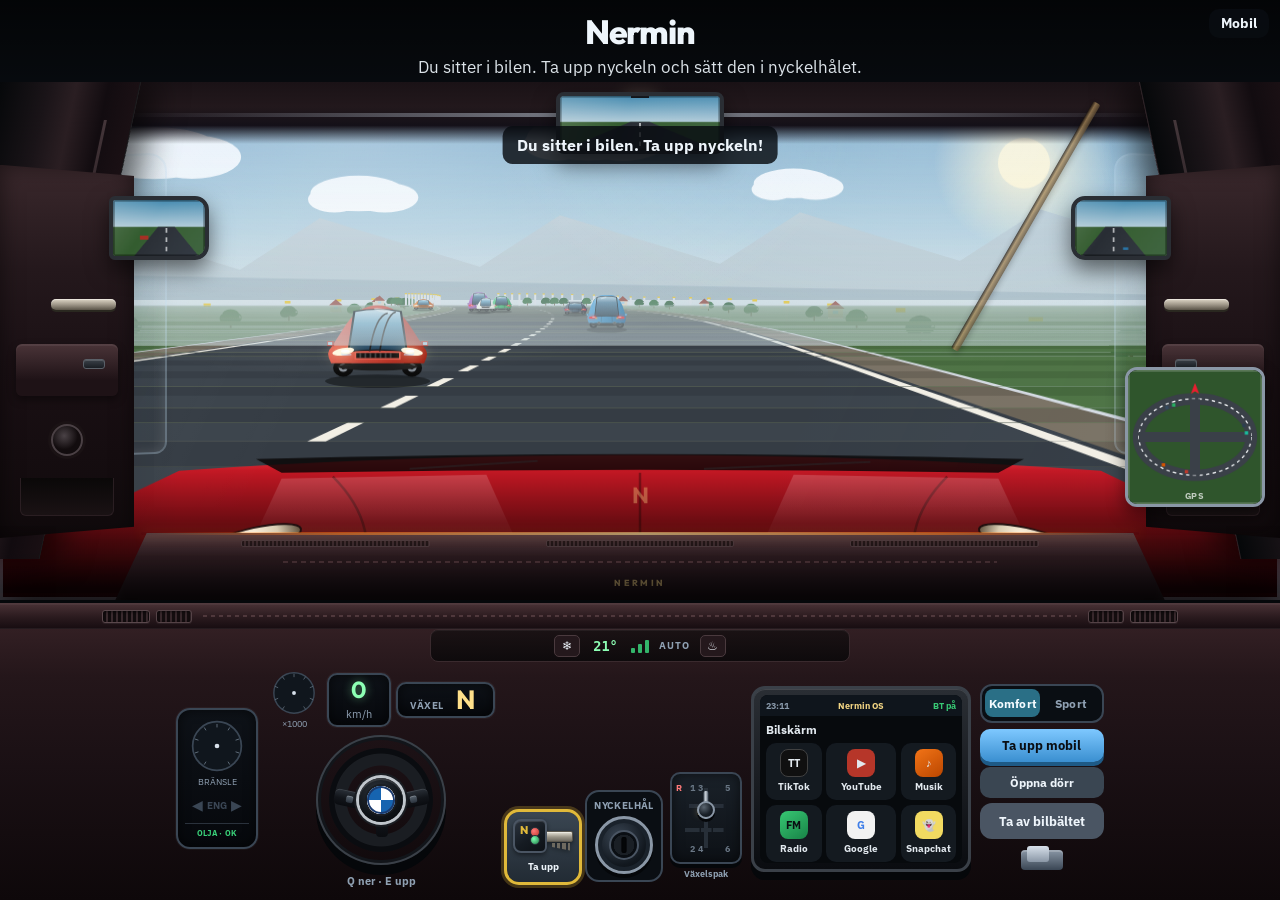
==== commit 21546ae6: "Add car apps, realistic interior, and richer traffic cars. Phone/car screen now includes TikTok, mus" ====
--- a/index.html
+++ b/index.html
@@ -7,12 +7,12 @@
   <link rel="preconnect" href="https://fonts.googleapis.com" />
   <link rel="preconnect" href="https://fonts.gstatic.com" crossorigin />
   <link href="https://fonts.googleapis.com/css2?family=IBM+Plex+Sans:wght@500;700&family=Outfit:wght@700;800&display=swap" rel="stylesheet" />
-  <link rel="stylesheet" href="style.css" />
+  <link rel="stylesheet" href="style.css?v=7" />
 </head>
 <body>
   <div class="app outside" id="app">
     <div class="hud-top">
-      <a class="to-ring" href="ring.html">Ring</a>
+      <button type="button" class="to-phone" id="openPhone" aria-label="Öppna mobil">Mobil</button>
       <div class="brand">Nermin</div>
       <p class="hint" id="hint">Din sportbil väntar. Öppna förardörren.</p>
     </div>
@@ -76,54 +76,48 @@
     <div class="viewport" id="viewport" hidden>
       <canvas id="view"></canvas>
       <div class="glass" aria-hidden="true"></div>
+      <div class="glass-reflect" aria-hidden="true"></div>
       <div class="side-window left-win" aria-hidden="true"></div>
       <div class="side-window right-win" aria-hidden="true"></div>
       <div class="a-pillar left" aria-hidden="true">
         <span class="pillar-trim"></span>
-        <span class="grab-handle"></span>
+        <span class="pillar-grab"></span>
       </div>
       <div class="a-pillar right" aria-hidden="true">
         <span class="pillar-trim"></span>
       </div>
       <div class="roof-liner" aria-hidden="true">
         <span class="dome-light"></span>
-        <span class="sun-visor left-visor"></span>
-        <span class="sun-visor right-visor"></span>
+        <span class="roof-console"></span>
       </div>
       <div class="window-frame" aria-hidden="true"></div>
       <div class="door-card left-door-card" aria-hidden="true">
-        <span class="door-leather"></span>
         <span class="door-armrest"></span>
         <span class="door-handle-inner"></span>
-        <span class="door-lock-pin"></span>
-        <span class="door-window-switch"></span>
+        <span class="window-switch"></span>
         <span class="door-speaker"></span>
-        <span class="door-ambient"></span>
+        <span class="door-pocket"></span>
       </div>
       <div class="door-card right-door-card" aria-hidden="true">
-        <span class="door-leather"></span>
         <span class="door-armrest"></span>
         <span class="door-handle-inner"></span>
-        <span class="door-lock-pin"></span>
-        <span class="door-window-switch"></span>
+        <span class="window-switch"></span>
         <span class="door-speaker"></span>
-        <span class="door-ambient"></span>
-      </div>
-      <div class="seat-wing left-seat" aria-hidden="true"></div>
-      <div class="seat-wing right-seat" aria-hidden="true"></div>
+        <span class="door-pocket"></span>
+      </div>
       <div class="dash-shelf" aria-hidden="true">
-        <span class="dash-carbon"></span>
-        <span class="dash-defrost"></span>
-        <span class="dash-stitch-line"></span>
-      </div>
+        <span class="defrost-vent"></span>
+        <span class="defrost-vent mid"></span>
+        <span class="defrost-vent right"></span>
+        <span class="dash-badge">NERMIN</span>
+      </div>
+      <div class="ambient-strip" aria-hidden="true"></div>
       <div class="seatbelt-visual" id="seatbeltVisual" hidden aria-hidden="true">
         <span class="belt-diag"></span>
-        <span class="belt-retractor"></span>
         <span class="belt-lap-bar"></span>
       </div>
       <div class="door-open-overlay" id="doorOverlay" hidden></div>
       <div class="mirror center-mirror" aria-hidden="true">
-        <span class="mirror-stem"></span>
         <canvas id="rear" width="200" height="70"></canvas>
       </div>
       <div class="mirror side-mirror left-mirror" aria-hidden="true">
@@ -134,7 +128,7 @@
       </div>
 
       <div class="minimap-wrap" aria-label="Karta">
-        <canvas id="minimap" width="200" height="200"></canvas>
+        <canvas id="minimap" width="160" height="160"></canvas>
         <span class="minimap-label">GPS</span>
       </div>
 
@@ -143,28 +137,32 @@
     </div>
 
     <div class="cockpit sport-cockpit" id="cockpit" hidden>
-      <div class="cabin-ambient" aria-hidden="true"></div>
       <div class="dash-top">
         <span class="dash-vent left"></span>
-        <span class="dash-clock" aria-hidden="true"></span>
+        <span class="dash-vent mid-left"></span>
         <span class="dash-stitch"></span>
+        <span class="dash-vent mid-right"></span>
         <span class="dash-vent right"></span>
-        <span class="dash-chrome"></span>
-      </div>
-      <div class="console-rail" aria-hidden="true">
-        <span class="console-cup"></span>
-        <span class="console-pad"></span>
-      </div>
-      <div class="pedal-bay" aria-hidden="true">
-        <span class="pedal clutch"></span>
-        <span class="pedal brake"></span>
-        <span class="pedal gas"></span>
+      </div>
+      <div class="climate-bar" aria-label="Klimat">
+        <span class="clim-btn">❄</span>
+        <span class="clim-temp">21°</span>
+        <div class="clim-fan"><i></i><i></i><i></i></div>
+        <span class="clim-mode">AUTO</span>
+        <span class="clim-btn">♨</span>
       </div>
       <div class="dash-row">
         <div class="cluster fuel-only">
           <div class="dial">
             <svg viewBox="0 0 100 100" class="dial-svg">
               <circle cx="50" cy="50" r="42" class="dial-face" />
+              <g class="dial-ticks" aria-hidden="true">
+                <line x1="50" y1="12" x2="50" y2="18" /><line x1="72" y1="18" x2="69" y2="23" />
+                <line x1="88" y1="38" x2="82" y2="40" /><line x1="88" y1="62" x2="82" y2="60" />
+                <line x1="72" y1="82" x2="69" y2="77" /><line x1="28" y1="82" x2="31" y2="77" />
+                <line x1="12" y1="62" x2="18" y2="60" /><line x1="12" y1="38" x2="18" y2="40" />
+                <line x1="28" y1="18" x2="31" y2="23" />
+              </g>
               <path id="fuelNeedle" d="M50 50 L50 18" class="needle fuel" />
               <circle cx="50" cy="50" r="4" class="dial-hub" />
             </svg>
@@ -175,6 +173,7 @@
             <span class="light-dot" id="engineLight">ENG</span>
             <span class="blinker" id="blinkR">▶</span>
           </div>
+          <div class="cluster-temp">OLJA · OK</div>
         </div>
 
         <div class="wheel-area">
@@ -183,10 +182,17 @@
               <div class="dial compact">
                 <svg viewBox="0 0 100 100" class="dial-svg">
                   <circle cx="50" cy="50" r="42" class="dial-face" />
+                  <g class="dial-ticks" aria-hidden="true">
+                    <line x1="50" y1="10" x2="50" y2="17" /><line x1="74" y1="16" x2="70" y2="22" />
+                    <line x1="90" y1="36" x2="83" y2="39" /><line x1="90" y1="64" x2="83" y2="61" />
+                    <line x1="74" y1="84" x2="70" y2="78" /><line x1="26" y1="84" x2="30" y2="78" />
+                    <line x1="10" y1="64" x2="17" y2="61" /><line x1="10" y1="36" x2="17" y2="39" />
+                    <line x1="26" y1="16" x2="30" y2="22" />
+                  </g>
                   <path id="rpmNeedle" d="M50 50 L50 14" class="needle rpm" />
                   <circle cx="50" cy="50" r="4" class="dial-hub" />
                 </svg>
-                <span>RPM</span>
+                <span>×1000</span>
               </div>
               <div class="speedo compact">
                 <strong id="speed">0</strong>
@@ -199,13 +205,6 @@
             </div>
 
             <div class="steering bmw-wheel" id="steering" aria-label="BMW-ratt">
-              <div class="rim-3d" aria-hidden="true">
-                <span class="rim-back"></span>
-                <span class="rim-side"></span>
-                <span class="rim-front"></span>
-                <span class="rim-grip"></span>
-                <span class="rim-stitch"></span>
-              </div>
               <div class="rim"></div>
               <div class="spoke s-left">
                 <span class="mf-btn"></span>
@@ -217,7 +216,6 @@
               </div>
               <div class="spoke s-bottom"></div>
               <div class="hub">
-                <span class="hub-face"></span>
                 <span class="bmw-roundel" aria-hidden="true">
                   <span class="bmw-ring"></span>
                   <span class="bmw-quad q1"></span>
@@ -291,25 +289,43 @@
               <div class="screen-bar">
                 <span class="screen-time" id="screenTime">12:00</span>
                 <span class="screen-brand">Nermin OS</span>
-                <span class="screen-signal" id="screenSignal">●●●</span>
-              </div>
-
+                <span class="screen-bt" id="screenBt">BT av</span>
+              </div>
               <div class="screen-home" id="screenHome">
-                <p class="screen-greeting">Välj en app</p>
-                <div class="screen-apps" id="screenApps" role="list"></div>
-              </div>
-
+                <p class="screen-greeting">Bilskärm</p>
+                <div class="screen-apps" role="list">
+                  <button type="button" class="screen-app-btn" data-car-app="tiktok" role="listitem">
+                    <span class="screen-app-icon tiktok">TT</span><span>TikTok</span>
+                  </button>
+                  <button type="button" class="screen-app-btn" data-car-app="youtube" role="listitem">
+                    <span class="screen-app-icon youtube">▶</span><span>YouTube</span>
+                  </button>
+                  <button type="button" class="screen-app-btn" data-car-app="musik" role="listitem">
+                    <span class="screen-app-icon musik">♪</span><span>Musik</span>
+                  </button>
+                  <button type="button" class="screen-app-btn" data-car-app="radio" role="listitem">
+                    <span class="screen-app-icon radio">FM</span><span>Radio</span>
+                  </button>
+                  <button type="button" class="screen-app-btn" data-car-app="google" role="listitem">
+                    <span class="screen-app-icon google">G</span><span>Google</span>
+                  </button>
+                  <button type="button" class="screen-app-btn" data-car-app="snapchat" role="listitem">
+                    <span class="screen-app-icon snapchat">👻</span><span>Snapchat</span>
+                  </button>
+                  <button type="button" class="screen-app-btn" data-car-app="bluetooth" role="listitem">
+                    <span class="screen-app-icon bluetooth">BT</span><span>Bluetooth</span>
+                  </button>
+                  <button type="button" class="screen-app-btn" data-car-app="settings" role="listitem">
+                    <span class="screen-app-icon settings">⚙</span><span>Inställningar</span>
+                  </button>
+                </div>
+              </div>
               <div class="screen-app" id="screenApp" hidden>
                 <div class="screen-app-head">
-                  <button type="button" class="screen-back" id="screenBack" aria-label="Tillbaka till appar">←</button>
+                  <button type="button" class="screen-back" id="screenBack">←</button>
                   <strong id="screenAppTitle">App</strong>
                 </div>
                 <div class="screen-app-body" id="screenAppBody"></div>
-              </div>
-
-              <div class="screen-off" id="screenOff" hidden>
-                <p>Skärm av</p>
-                <button type="button" class="screen-wake" id="screenWake">Slå på</button>
               </div>
             </div>
           </div>
@@ -320,6 +336,7 @@
             <button type="button" class="mode-btn comfort on" id="modeComfort" aria-pressed="true">Komfort</button>
             <button type="button" class="mode-btn sport" id="modeSport" aria-pressed="false">Sport</button>
           </div>
+          <button type="button" class="phone-pick-btn" id="pickPhone">Ta upp mobil</button>
           <button type="button" class="drive-now-btn" id="driveNow" hidden>KÖR NU</button>
           <button type="button" class="repair-btn" id="repairEngine" hidden>Byt motor</button>
           <button type="button" class="door-inner-btn" id="innerDoorBtn">Öppna dörr</button>
@@ -333,42 +350,6 @@
               <span class="buckle-tongue" id="buckleTongue"></span>
             </div>
           </div>
-        </div>
-      </div>
-    </div>
-
-    <div class="yt-overlay" id="ytOverlay" hidden>
-      <div class="yt-panel" role="dialog" aria-modal="true" aria-labelledby="ytTitle">
-        <div class="yt-head">
-          <strong id="ytTitle">YouTube</strong>
-          <button type="button" class="yt-close" id="ytClose" aria-label="Stäng YouTube">✕</button>
-        </div>
-        <div class="yt-player-wrap">
-          <iframe
-            id="ytFrame"
-            title="YouTube"
-            src=""
-            allow="accelerometer; autoplay; clipboard-write; encrypted-media; gyroscope; picture-in-picture; web-share"
-            allowfullscreen
-            referrerpolicy="strict-origin-when-cross-origin"
-          ></iframe>
-          <div class="yt-placeholder" id="ytPlaceholder">
-            <p>Välj en video eller klistra in en YouTube-länk</p>
-          </div>
-        </div>
-        <div class="yt-controls">
-          <div class="yt-presets" id="ytPresets"></div>
-          <form class="yt-form" id="ytForm">
-            <input
-              id="ytInput"
-              class="yt-input"
-              type="url"
-              placeholder="Klistra in YouTube-länk…"
-              autocomplete="off"
-              spellcheck="false"
-            />
-            <button type="submit" class="yt-go">Spela</button>
-          </form>
         </div>
       </div>
     </div>
@@ -423,7 +404,64 @@
       </span>
       <span class="held-key-label">Håller ny motor</span>
     </div>
+
+    <div class="phone-screen" id="phoneScreen" hidden>
+      <div class="phone-shell" role="dialog" aria-modal="true" aria-labelledby="phoneTitle">
+        <div class="phone-status">
+          <span id="phoneClock">12:00</span>
+          <span class="phone-bt-badge" id="phoneBtBadge">BT av</span>
+          <span class="phone-signal">●●●</span>
+        </div>
+        <header class="phone-header">
+          <h2 id="phoneTitle">Din mobil</h2>
+          <button type="button" class="phone-close" id="closePhone" aria-label="Lägg undan">✕</button>
+        </header>
+
+        <div class="phone-home" id="phoneHome">
+          <p class="phone-sub">Koppla till bilen via Bluetooth</p>
+          <div class="phone-grid" role="list">
+            <button type="button" class="phone-app" data-app="tiktok" role="listitem">
+              <span class="app-icon tiktok" aria-hidden="true">TT</span>
+              <span>TikTok</span>
+            </button>
+            <button type="button" class="phone-app" data-app="youtube" role="listitem">
+              <span class="app-icon youtube" aria-hidden="true">▶</span>
+              <span>YouTube</span>
+            </button>
+            <button type="button" class="phone-app" data-app="musik" role="listitem">
+              <span class="app-icon musik" aria-hidden="true">♪</span>
+              <span>Musik</span>
+            </button>
+            <button type="button" class="phone-app" data-app="radio" role="listitem">
+              <span class="app-icon radio" aria-hidden="true">FM</span>
+              <span>Radio</span>
+            </button>
+            <button type="button" class="phone-app" data-app="google" role="listitem">
+              <span class="app-icon google" aria-hidden="true">G</span>
+              <span>Google</span>
+            </button>
+            <button type="button" class="phone-app" data-app="snapchat" role="listitem">
+              <span class="app-icon snapchat" aria-hidden="true">👻</span>
+              <span>Snapchat</span>
+            </button>
+            <button type="button" class="phone-app" data-app="bluetooth" role="listitem">
+              <span class="app-icon bluetooth" aria-hidden="true">BT</span>
+              <span>Bluetooth</span>
+            </button>
+            <button type="button" class="phone-app" data-app="settings" role="listitem">
+              <span class="app-icon settings" aria-hidden="true">⚙</span>
+              <span>Inställningar</span>
+            </button>
+          </div>
+        </div>
+
+        <div class="phone-app-view" id="phoneAppView" hidden>
+          <button type="button" class="phone-back" id="phoneBack">← Tillbaka</button>
+          <div class="phone-app-body" id="phoneAppBody"></div>
+        </div>
+      </div>
+    </div>
   </div>
-  <script src="script.js"></script>
+  <script src="script.js?v=7"></script>
 </body>
 </html>
--- a/style.css
+++ b/style.css
@@ -5,11 +5,6 @@
   --foam: #eef5fb;
   --accent: #ff7a18;
   --ok: #3ad27a;
-  --cabin-roll: 0deg;
-  --cabin-yaw: 0deg;
-  --cabin-pitch: 0deg;
-  --car-spin-y: -18deg;
-  --car-spin-x: 8deg;
 }
 
 * { box-sizing: border-box; }
@@ -64,40 +59,26 @@
 .lot {
   position: relative;
   width: min(96vw, 640px);
-  height: min(58vh, 380px);
+  height: min(56vh, 360px);
   display: grid;
   place-items: end center;
-  perspective: 900px;
-  perspective-origin: 50% 55%;
 }
 
 .sports-car {
   position: relative;
   width: 100%;
-  height: 250px;
-  transform-style: preserve-3d;
-  transform:
-    rotateX(var(--car-spin-x))
-    rotateY(var(--car-spin-y))
-    translateZ(0);
-  transition: transform 0.08s linear;
-  cursor: grab;
-  transform-origin: 50% 70%;
-}
-
-.sports-car:active { cursor: grabbing; }
+  height: 230px;
+}
 
 .car-shadow {
   position: absolute;
-  left: 10%;
-  right: 8%;
-  bottom: 18px;
-  height: 28px;
-  background: rgba(0,0,0,.45);
+  left: 8%;
+  right: 6%;
+  bottom: 10px;
+  height: 26px;
+  background: rgba(0,0,0,.42);
   border-radius: 50%;
-  filter: blur(10px);
-  transform: translateZ(-40px) rotateX(80deg) scale(1.05);
-  transform-style: preserve-3d;
+  filter: blur(8px);
 }
 
 .sc-body {
@@ -113,8 +94,6 @@
     0 12px 0 rgba(0,0,0,.28),
     inset 0 2px 0 rgba(255,255,255,.2),
     inset 0 -10px 18px rgba(0,0,0,.25);
-  transform-style: preserve-3d;
-  transform: translateZ(20px);
 }
 
 .sc-hood {
@@ -126,7 +105,6 @@
   background: linear-gradient(180deg, rgba(255,255,255,.12), transparent 60%);
   border-radius: 8px 40px 0 0;
   clip-path: polygon(0 40%, 100% 0, 100% 100%, 0 100%);
-  transform: translateZ(28px);
 }
 
 .sc-hood-line {
@@ -149,7 +127,6 @@
   border-radius: 3px 8px 3px 3px;
   z-index: 4;
   box-shadow: 0 2px 4px rgba(0,0,0,.35);
-  transform: translateZ(48px);
 }
 .sc-mirror.left-m { left: 26%; }
 .sc-mirror.right-m {
@@ -184,11 +161,7 @@
   background: linear-gradient(180deg, #1a1f28, #0d1016);
   border-radius: 18px 28px 4px 8px;
   box-shadow: inset 0 1px 0 rgba(255,255,255,.08);
-  transform: translateZ(36px);
-  transform-style: preserve-3d;
-}
-
-.sc-spoiler { transform: translateZ(44px); }
+}
 
 .sc-windshield {
   position: absolute;
@@ -349,8 +322,6 @@
     radial-gradient(circle at 50% 50%, #d0d4da 0 18%, #1a1d22 19% 34%, #0b0d10 35% 58%, #222 59% 68%, #0b0d10 69%);
   box-shadow: inset 0 0 0 3px #3a4048, 0 4px 0 rgba(0,0,0,.35);
   overflow: hidden;
-  transform-style: preserve-3d;
-  transform: translateZ(8px);
 }
 .rim-spin {
   position: absolute;
@@ -544,24 +515,366 @@
   pointer-events: none;
 }
 
-.to-ring {
+.to-phone {
   position: absolute;
   top: 0.55rem;
   right: 0.7rem;
-  pointer-events: auto;
-  z-index: 22;
-  text-decoration: none;
+  pointer-events: auto !important;
+  z-index: 40;
+  border: 0;
+  cursor: pointer;
+  font-family: inherit;
   font-weight: 700;
   font-size: 0.85rem;
   color: #102018;
   background: rgba(255,255,255,.92);
   padding: 0.35rem 0.75rem;
-  border-radius: 999px;
-}
-
-.app:not(.outside) .to-ring {
+  border-radius: 10px;
+}
+
+.app:not(.outside) .to-phone {
   color: var(--foam);
   background: rgba(10, 14, 19, 0.78);
+  pointer-events: auto !important;
+}
+
+/* —— Telefon / bilskärm —— */
+.phone-screen {
+  position: absolute;
+  inset: 0;
+  z-index: 70;
+  display: grid;
+  place-items: center;
+  background: rgba(4, 8, 12, 0.72);
+  padding: 0.75rem;
+}
+
+.phone-screen[hidden] { display: none !important; }
+
+.phone-shell {
+  width: min(92vw, 360px);
+  height: min(86vh, 640px);
+  display: flex;
+  flex-direction: column;
+  background:
+    linear-gradient(165deg, #1a222c 0%, #0e1319 55%, #121820 100%);
+  border: 2px solid #3a4654;
+  border-radius: 28px;
+  box-shadow:
+    0 24px 50px rgba(0,0,0,.55),
+    inset 0 1px 0 rgba(255,255,255,.08);
+  overflow: hidden;
+}
+
+.phone-status {
+  display: flex;
+  justify-content: space-between;
+  padding: 0.55rem 1.1rem 0.15rem;
+  font-size: 0.72rem;
+  font-weight: 700;
+  color: rgba(238,245,251,.7);
+}
+
+.phone-header {
+  display: flex;
+  align-items: center;
+  justify-content: space-between;
+  padding: 0.25rem 0.9rem 0.55rem;
+}
+
+.phone-header h2 {
+  margin: 0;
+  font-family: Outfit, sans-serif;
+  font-weight: 800;
+  font-size: 1.25rem;
+  letter-spacing: -0.02em;
+}
+
+.phone-close,
+.phone-back {
+  border: 0;
+  cursor: pointer;
+  font-family: inherit;
+  font-weight: 700;
+  color: var(--foam);
+  background: #2a3540;
+  border-radius: 10px;
+}
+
+.phone-close {
+  width: 36px;
+  height: 36px;
+  font-size: 1rem;
+}
+
+.phone-back {
+  margin: 0 0.85rem 0.5rem;
+  padding: 0.4rem 0.75rem;
+  font-size: 0.85rem;
+  align-self: start;
+}
+
+.phone-home {
+  flex: 1;
+  min-height: 0;
+  overflow: auto;
+  padding: 0 0.85rem 1rem;
+}
+
+.phone-sub {
+  margin: 0 0 0.75rem;
+  color: rgba(238,245,251,.65);
+  font-weight: 600;
+  font-size: 0.9rem;
+}
+
+.phone-grid {
+  display: grid;
+  grid-template-columns: repeat(3, 1fr);
+  gap: 0.75rem;
+}
+
+.phone-app {
+  display: flex;
+  flex-direction: column;
+  align-items: center;
+  gap: 0.4rem;
+  border: 0;
+  background: transparent;
+  color: var(--foam);
+  font-family: inherit;
+  font-weight: 700;
+  font-size: 0.72rem;
+  cursor: pointer;
+  padding: 0.2rem;
+}
+
+.app-icon {
+  width: 58px;
+  height: 58px;
+  border-radius: 16px;
+  display: grid;
+  place-items: center;
+  font-size: 1.25rem;
+  font-weight: 800;
+  box-shadow: 0 8px 16px rgba(0,0,0,.35);
+}
+
+.app-icon.musik { background: linear-gradient(145deg, #ff7a18, #c44a00); }
+.app-icon.radio { background: linear-gradient(145deg, #3ad27a, #1a8a4a); color: #0a0e13; }
+.app-icon.ringa { background: linear-gradient(145deg, #3ad27a, #2a9e58); color: #0a0e13; }
+.app-icon.youtube { background: linear-gradient(145deg, #ff3b3b, #b01010); }
+.app-icon.bluetooth { background: linear-gradient(145deg, #3b82f6, #1d4ed8); font-size: 0.95rem; }
+.app-icon.tiktok { background: linear-gradient(145deg, #1a1a1a, #333); border: 1px solid #555; font-size: 0.95rem; }
+.app-icon.snapchat { background: linear-gradient(145deg, #ffe566, #f5c518); color: #1a1400; font-size: 0.95rem; }
+.app-icon.google {
+  background: #fff;
+  color: #4285f4;
+  font-family: "Product Sans", Outfit, sans-serif;
+  box-shadow: 0 2px 8px rgba(0,0,0,.2);
+}
+
+.phone-app-view {
+  flex: 1;
+  min-height: 0;
+  display: flex;
+  flex-direction: column;
+  overflow: hidden;
+}
+
+.phone-app-view[hidden] { display: none !important; }
+
+.phone-app-body {
+  flex: 1;
+  min-height: 0;
+  overflow: auto;
+  padding: 0 0.85rem 1rem;
+}
+
+.phone-panel h3 {
+  margin: 0 0 0.55rem;
+  font-family: Outfit, sans-serif;
+  font-size: 1.15rem;
+}
+
+.phone-panel p {
+  margin: 0 0 0.75rem;
+  color: rgba(238,245,251,.72);
+  font-size: 0.88rem;
+  font-weight: 600;
+}
+
+.phone-list {
+  display: flex;
+  flex-direction: column;
+  gap: 0.45rem;
+}
+
+.phone-row {
+  display: flex;
+  align-items: center;
+  justify-content: space-between;
+  gap: 0.5rem;
+  width: 100%;
+  border: 0;
+  border-radius: 12px;
+  padding: 0.7rem 0.8rem;
+  background: #1e2731;
+  color: var(--foam);
+  font-family: inherit;
+  font-weight: 700;
+  font-size: 0.9rem;
+  cursor: pointer;
+  text-align: left;
+}
+
+.phone-row:active,
+.phone-row.on {
+  background: #2a3540;
+  outline: 2px solid var(--accent);
+}
+
+.phone-row .meta {
+  color: rgba(238,245,251,.55);
+  font-size: 0.75rem;
+  font-weight: 600;
+}
+
+.phone-dial {
+  display: grid;
+  grid-template-columns: repeat(3, 1fr);
+  gap: 0.45rem;
+  margin-top: 0.65rem;
+}
+
+.phone-dial button {
+  border: 0;
+  border-radius: 14px;
+  min-height: 48px;
+  background: #24303c;
+  color: var(--foam);
+  font-family: inherit;
+  font-weight: 800;
+  font-size: 1.15rem;
+  cursor: pointer;
+}
+
+.phone-dial button.call-go {
+  grid-column: 1 / -1;
+  background: #2f6b3f;
+}
+
+.phone-number {
+  min-height: 1.6rem;
+  margin: 0 0 0.35rem;
+  font-family: Outfit, sans-serif;
+  font-size: 1.4rem;
+  font-weight: 800;
+  letter-spacing: 0.08em;
+  text-align: center;
+}
+
+.yt-card {
+  border-radius: 14px;
+  overflow: hidden;
+  background: #1a222c;
+  margin-bottom: 0.55rem;
+}
+
+.yt-thumb {
+  height: 110px;
+  background:
+    linear-gradient(120deg, rgba(255,60,60,.35), transparent 50%),
+    linear-gradient(160deg, #2a3540, #121820);
+  display: grid;
+  place-items: center;
+  font-size: 1.8rem;
+  font-weight: 800;
+}
+
+.yt-card .cap {
+  padding: 0.55rem 0.7rem;
+  font-weight: 700;
+  font-size: 0.85rem;
+}
+
+/* legacy tt-feed card list removed — real feed styles below */
+
+.tt-card {
+  border-radius: 16px;
+  min-height: 160px;
+  padding: 0.85rem;
+  background:
+    linear-gradient(160deg, #222 0%, #111 100%);
+  border: 1px solid #333;
+  display: flex;
+  flex-direction: column;
+  justify-content: flex-end;
+}
+
+.tt-card strong { font-size: 0.95rem; }
+.tt-card span { color: rgba(238,245,251,.65); font-size: 0.8rem; margin-top: 0.25rem; }
+
+.snap-stage {
+  border-radius: 18px;
+  min-height: 280px;
+  background:
+    radial-gradient(circle at 50% 40%, rgba(255,230,100,.25), transparent 45%),
+    linear-gradient(180deg, #2a3540, #121820);
+  display: grid;
+  place-items: center;
+  margin-bottom: 0.65rem;
+  border: 2px solid #3a4654;
+}
+
+.snap-lens {
+  width: 88px;
+  height: 88px;
+  border-radius: 50%;
+  border: 4px solid #ffe566;
+  background: rgba(0,0,0,.25);
+}
+
+.phone-action {
+  width: 100%;
+  border: 0;
+  border-radius: 12px;
+  min-height: 46px;
+  font-family: inherit;
+  font-weight: 800;
+  font-size: 0.95rem;
+  cursor: pointer;
+  background: var(--accent);
+  color: #1a0e00;
+}
+
+.phone-action.secondary {
+  background: #2a3540;
+  color: var(--foam);
+  margin-top: 0.45rem;
+}
+
+.bt-dot {
+  width: 10px;
+  height: 10px;
+  border-radius: 50%;
+  background: #555;
+  flex-shrink: 0;
+}
+
+.bt-dot.on { background: #3ad27a; box-shadow: 0 0 8px #3ad27a; }
+
+.radio-wave {
+  height: 56px;
+  border-radius: 12px;
+  margin: 0.5rem 0 0.85rem;
+  background:
+    repeating-linear-gradient(90deg, transparent 0 6px, rgba(58,210,122,.35) 6px 8px),
+    #1e2731;
+  display: grid;
+  place-items: center;
+  font-weight: 800;
+  letter-spacing: 0.04em;
 }
 
 .brand {
@@ -582,24 +895,6 @@
   overflow: hidden;
   background: #5eaad0;
   min-height: 0;
-  perspective: 1200px;
-  transform-style: preserve-3d;
-  z-index: 1;
-  pointer-events: none; /* klick ska gå till kupén under — canvas behöver inte mus */
-}
-
-.viewport canvas,
-.viewport .minimap-wrap {
-  pointer-events: none;
-}
-
-.viewport #view {
-  transform-origin: 50% 70%;
-  transform:
-    rotateZ(var(--cabin-roll))
-    rotateY(var(--cabin-yaw))
-    rotateX(var(--cabin-pitch));
-  transition: transform 0.05s linear;
 }
 
 .viewport[hidden],
@@ -621,14 +916,11 @@
   z-index: 2;
   pointer-events: none;
   background:
-    linear-gradient(180deg, rgba(210,235,255,.32), rgba(180,215,255,.1) 18%, transparent 38%),
-    radial-gradient(ellipse at 22% 6%, rgba(255,255,255,.42), transparent 34%),
-    radial-gradient(ellipse at 78% 10%, rgba(255,255,255,.22), transparent 30%),
-    radial-gradient(ellipse at 50% 100%, rgba(40,20,24,.35), transparent 45%),
-    linear-gradient(90deg, rgba(0,0,0,.32), transparent 12%, transparent 88%, rgba(0,0,0,.32));
-  box-shadow:
-    inset 0 0 0 3px rgba(180, 210, 235, 0.22),
-    inset 0 -40px 60px rgba(20, 10, 12, 0.25);
+    linear-gradient(180deg, rgba(200,230,255,.28), rgba(180,215,255,.08) 22%, transparent 42%),
+    radial-gradient(ellipse at 28% 8%, rgba(255,255,255,.35), transparent 38%),
+    radial-gradient(ellipse at 72% 12%, rgba(255,255,255,.2), transparent 32%),
+    linear-gradient(90deg, rgba(0,0,0,.2), transparent 14%, transparent 86%, rgba(0,0,0,.2));
+  box-shadow: inset 0 0 0 3px rgba(180, 210, 235, 0.25);
 }
 
 .side-window {
@@ -951,109 +1243,105 @@
   animation: pulse 0.8s ease-in-out infinite;
 }
 
+.glass-reflect {
+  position: absolute;
+  inset: 0 12% 18% 12%;
+  z-index: 2;
+  pointer-events: none;
+  background:
+    linear-gradient(115deg, rgba(255,255,255,.07) 0%, transparent 28%, transparent 62%, rgba(180,210,255,.05) 100%),
+    radial-gradient(ellipse at 70% 20%, rgba(255,255,255,.06), transparent 45%);
+  mix-blend-mode: soft-light;
+}
+
 .a-pillar {
   position: absolute;
   top: 0;
-  bottom: 6%;
+  bottom: 8%;
   width: 11%;
   z-index: 4;
   pointer-events: none;
   background:
-    linear-gradient(180deg, #2a1c20 0%, #141018 40%, #0a080a 100%),
-    linear-gradient(90deg, #080a0d, #1c1618 45%, #0d0a0c);
-  overflow: hidden;
-  transform-style: preserve-3d;
-}
-
-.viewport .a-pillar.left {
-  transform: skewX(-10deg) translateZ(30px) rotateY(18deg);
+    linear-gradient(90deg, #06080a, #1a1418 35%, #2a1e22 55%, #120c10 78%, #1a1014),
+    linear-gradient(180deg, #3a282c, transparent 45%);
+  box-shadow: inset 0 0 20px rgba(0,0,0,.5);
+}
+
+.a-pillar.left {
+  left: 0;
+  transform: skewX(-12deg);
   transform-origin: top left;
-}
-
-.viewport .a-pillar.right {
-  transform: skewX(10deg) translateZ(30px) rotateY(-18deg);
+  box-shadow: 16px 0 32px rgba(0,0,0,.6);
+  border-right: 1px solid rgba(255,255,255,.08);
+}
+
+.a-pillar.right {
+  right: 0;
+  transform: skewX(12deg);
   transform-origin: top right;
-}
-
-.a-pillar .pillar-trim {
+  box-shadow: -16px 0 32px rgba(0,0,0,.6);
+  border-left: 1px solid rgba(255,255,255,.08);
+}
+
+.pillar-trim {
   position: absolute;
   top: 8%;
   bottom: 20%;
   width: 3px;
-  background: linear-gradient(180deg, rgba(200,190,180,.35), rgba(120,110,100,.15));
-  border-radius: 2px;
-}
-
+  background: linear-gradient(180deg, #5a484c, #2a1e22 40%, #4a3a3e);
+  opacity: 0.7;
+}
 .a-pillar.left .pillar-trim { right: 18%; }
 .a-pillar.right .pillar-trim { left: 18%; }
 
-.a-pillar .grab-handle {
+.pillar-grab {
   position: absolute;
   top: 28%;
   right: 28%;
   width: 10px;
-  height: 38px;
+  height: 42px;
   border-radius: 6px;
-  background: linear-gradient(90deg, #2a2428, #5a5458 40%, #1a1618);
-  box-shadow: inset 0 1px 0 rgba(255,255,255,.15), 2px 0 4px rgba(0,0,0,.4);
-}
-
-.a-pillar.left {
-  left: 0;
-  transform-origin: top left;
-  box-shadow: 16px 0 32px rgba(0,0,0,.6);
-  border-right: 1px solid rgba(255,255,255,.07);
-}
-
-.a-pillar.right {
-  right: 0;
-  transform-origin: top right;
-  box-shadow: -16px 0 32px rgba(0,0,0,.6);
-  border-left: 1px solid rgba(255,255,255,.07);
+  background: linear-gradient(90deg, #2a2226, #5a5256 40%, #1a1418);
+  box-shadow: 1px 2px 4px rgba(0,0,0,.5);
 }
 
 .roof-liner {
   position: absolute;
   top: 0;
-  left: 7%;
-  right: 7%;
+  left: 8%;
+  right: 8%;
   height: 12%;
   z-index: 3;
   pointer-events: none;
   background:
-    linear-gradient(180deg, #1a1216 0%, #22181c 40%, #160e12 70%, transparent),
-    repeating-linear-gradient(90deg, transparent 0 28px, rgba(255,255,255,.015) 28px 29px);
+    linear-gradient(180deg, #1a1216 0%, #22181c 40%, #141018 70%, transparent),
+    radial-gradient(ellipse at 50% 0%, rgba(255,255,255,.05), transparent 55%);
 }
 
 .dome-light {
   position: absolute;
   left: 50%;
-  top: 28%;
+  top: 18%;
   width: 36px;
+  height: 14px;
+  transform: translateX(-50%);
+  border-radius: 8px;
+  background: linear-gradient(180deg, #f0e8d8, #c8b898);
+  box-shadow: 0 0 16px rgba(255,230,180,.35);
+  opacity: 0.55;
+}
+
+.roof-console {
+  position: absolute;
+  left: 50%;
+  top: 55%;
+  width: 72px;
   height: 10px;
   transform: translateX(-50%);
-  border-radius: 6px;
-  background: linear-gradient(180deg, #3a3438, #1a1618);
-  box-shadow: inset 0 1px 0 rgba(255,255,255,.12), 0 0 12px rgba(255,230,180,.15);
-}
-
-.app.engine-on .dome-light {
-  background: linear-gradient(180deg, #fff8e8, #e8d0a0);
-  box-shadow: 0 0 18px rgba(255,220,160,.55);
-}
-
-.sun-visor {
-  position: absolute;
-  top: 12%;
-  width: 14%;
-  height: 42%;
-  border-radius: 3px 3px 6px 6px;
-  background: linear-gradient(180deg, #2a1e22, #1a1014);
-  box-shadow: inset 0 1px 0 rgba(255,255,255,.06), 0 4px 8px rgba(0,0,0,.35);
-}
-
-.left-visor { left: 18%; transform: rotate(-2deg); }
-.right-visor { right: 18%; transform: rotate(2deg); }
+  border-radius: 3px;
+  background: linear-gradient(180deg, #2a2226, #120c10);
+  border: 1px solid #3a3236;
+}
 
 .door-card {
   position: absolute;
@@ -1063,155 +1351,85 @@
   z-index: 5;
   pointer-events: none;
   background:
-    linear-gradient(180deg, #322226 0%, #221618 35%, #160e10 70%, #100a0c 100%);
+    linear-gradient(180deg, #3a282c 0%, #24181c 28%, #1a1014 55%, #100a0c 100%),
+    repeating-linear-gradient(0deg, transparent 0 7px, rgba(255,255,255,.015) 7px 8px);
   box-shadow: inset 0 0 22px rgba(0,0,0,.5);
-  overflow: hidden;
-  transform-style: preserve-3d;
 }
 
 .left-door-card {
-  transform: translateZ(18px) rotateY(22deg);
-  transform-origin: left center;
-}
-
-.right-door-card {
-  transform: translateZ(18px) rotateY(-22deg);
-  transform-origin: right center;
-}
-
-.door-leather {
-  position: absolute;
-  inset: 8% 10% 28% 8%;
-  border-radius: 6px;
-  background:
-    linear-gradient(135deg, rgba(255,255,255,.04), transparent 40%),
-    repeating-linear-gradient(0deg, transparent 0 3px, rgba(0,0,0,.06) 3px 4px),
-    linear-gradient(180deg, #3a282c, #24181c);
-  box-shadow: inset 0 0 0 1px rgba(255,255,255,.04);
-}
-
-.door-armrest {
-  position: absolute;
-  top: 48%;
-  left: 8%;
-  right: 8%;
-  height: 14%;
-  border-radius: 4px;
-  background: linear-gradient(180deg, #2a1c20, #120a0c);
-  box-shadow: inset 0 2px 0 rgba(255,255,255,.05), 0 3px 6px rgba(0,0,0,.4);
-}
-
-.viewport .left-door-card {
   left: 0;
   border-radius: 0 10px 6px 0;
   clip-path: polygon(0 0, 100% 3%, 100% 97%, 0 100%);
 }
 
-.viewport .right-door-card {
+.right-door-card {
   right: 0;
   border-radius: 10px 0 0 6px;
   clip-path: polygon(0 3%, 100% 0, 100% 100%, 0 97%);
 }
 
+.door-armrest {
+  position: absolute;
+  top: 48%;
+  left: 12%;
+  right: 12%;
+  height: 14%;
+  border-radius: 6px;
+  background: linear-gradient(180deg, #4a3438, #1e1216 70%);
+  box-shadow: inset 0 2px 0 rgba(255,255,255,.06), 0 4px 8px rgba(0,0,0,.4);
+}
+
 .door-handle-inner {
   position: absolute;
-  top: 38%;
+  top: 36%;
   width: 48%;
   height: 11px;
   border-radius: 5px;
   background: linear-gradient(180deg, #e0d8c8, #9a9284 55%, #5a5448);
-  box-shadow: 0 2px 0 #2a2820, inset 0 1px 0 rgba(255,255,255,.45);
+  box-shadow: 0 2px 0 #2a2820, inset 0 1px 0 rgba(255,255,255,.4);
 }
 
 .left-door-card .door-handle-inner { right: 14%; }
 .right-door-card .door-handle-inner { left: 14%; }
 
-.door-lock-pin {
-  position: absolute;
-  top: 10%;
-  width: 8px;
-  height: 8px;
-  border-radius: 50%;
-  background: radial-gradient(circle at 35% 30%, #fff, #c0b8a8 50%, #5a5448);
-  box-shadow: 0 1px 2px rgba(0,0,0,.4);
-}
-
-.left-door-card .door-lock-pin { right: 22%; }
-.right-door-card .door-lock-pin { left: 22%; }
-
-.door-window-switch {
+.window-switch {
   position: absolute;
   top: 52%;
-  width: 36%;
-  height: 7px;
-  border-radius: 2px;
-  background: linear-gradient(180deg, #3a3438, #1a1618);
-  box-shadow: inset 0 1px 0 rgba(255,255,255,.1);
-}
-
-.left-door-card .door-window-switch { right: 18%; }
-.right-door-card .door-window-switch { left: 18%; }
+  width: 22px;
+  height: 10px;
+  border-radius: 3px;
+  background: linear-gradient(180deg, #3a4048, #1a1e24);
+  border: 1px solid #5a6068;
+  box-shadow: inset 0 1px 0 rgba(255,255,255,.15);
+}
+.left-door-card .window-switch { right: 22%; }
+.right-door-card .window-switch { left: 22%; }
 
 .door-speaker {
   position: absolute;
-  bottom: 12%;
+  bottom: 22%;
   left: 50%;
   width: 32px;
   height: 32px;
   transform: translateX(-50%);
   border-radius: 50%;
   background:
-    radial-gradient(circle at 40% 35%, #4a4246, #1a1214 55%),
+    radial-gradient(circle at 40% 35%, #4a4246, #120c0e 55%),
     repeating-radial-gradient(circle, #2a2226 0 2px, #0a0808 2px 4px);
   border: 2px solid #4a4044;
-  box-shadow: inset 0 0 8px rgba(0,0,0,.5);
-}
-
-.door-ambient {
-  position: absolute;
-  left: 12%;
-  right: 12%;
-  bottom: 36%;
-  height: 2px;
-  border-radius: 2px;
-  background: #1a4a5a;
-  opacity: 0.35;
-  box-shadow: 0 0 8px transparent;
-}
-
-.app.engine-on .door-ambient {
-  background: #3ad0e8;
-  opacity: 0.85;
-  box-shadow: 0 0 10px rgba(58, 208, 232, 0.65);
-}
-
-.app.mode-sport.engine-on .door-ambient {
-  background: #ff4a3a;
-  box-shadow: 0 0 10px rgba(255, 70, 50, 0.7);
-}
-
-.seat-wing {
-  position: absolute;
-  bottom: 0;
-  width: 14%;
-  height: 28%;
-  z-index: 4;
-  pointer-events: none;
-  background:
-    linear-gradient(180deg, transparent 0%, #2a1a1e 25%, #1a1014 70%, #0e080a);
-  box-shadow: inset 0 0 20px rgba(0,0,0,.35);
-}
-
-.left-seat {
-  left: 6%;
-  clip-path: polygon(20% 0, 100% 8%, 100% 100%, 0 100%);
-  border-radius: 0 18px 0 0;
-}
-
-.right-seat {
-  right: 6%;
-  clip-path: polygon(0 8%, 80% 0, 100% 100%, 0 100%);
-  border-radius: 18px 0 0 0;
+  box-shadow: 0 0 0 3px #1a1214;
+}
+
+.door-pocket {
+  position: absolute;
+  bottom: 6%;
+  left: 15%;
+  right: 15%;
+  height: 10%;
+  border-radius: 0 0 6px 6px;
+  background: linear-gradient(180deg, #0a0808, #1a1214);
+  border: 1px solid #2a1e22;
+  border-top: 0;
 }
 
 .dash-shelf {
@@ -1223,77 +1441,73 @@
   z-index: 4;
   pointer-events: none;
   background:
-    linear-gradient(180deg, #4a3034 0%, #2a1a1e 28%, #1a1014 65%, #10080a 100%);
+    linear-gradient(180deg, #4a3034 0%, #2a1a1e 35%, #1a1014 70%, #0e080a 100%),
+    repeating-linear-gradient(90deg, transparent 0 18px, rgba(0,0,0,.06) 18px 19px);
   clip-path: polygon(3% 0, 97% 0, 100% 100%, 0 100%);
   box-shadow:
-    inset 0 10px 18px rgba(255,255,255,.06),
-    inset 0 -8px 16px rgba(0,0,0,.45),
+    inset 0 10px 16px rgba(255,255,255,.06),
     0 -8px 24px rgba(0,0,0,.45);
-  transform: translateZ(24px) rotateX(-18deg);
-  transform-origin: 50% 100%;
-}
-
-.viewport .mirror {
-  transform: translateZ(40px);
-}
-
-.viewport .center-mirror {
-  transform: translateX(-50%) translateZ(50px) rotateX(4deg);
-}
-
-.viewport .minimap-wrap {
-  transform: translateZ(35px) rotateY(-8deg);
-}
-
-.screen-bezel {
-  transform-style: preserve-3d;
-  transform: translateZ(8px);
-}
-
-.dash-carbon {
-  position: absolute;
-  left: 8%;
-  right: 8%;
-  top: 0;
-  height: 22%;
-  background:
-    repeating-linear-gradient(135deg, #1a1214 0 2px, #2a1e22 2px 4px),
-    linear-gradient(180deg, #3a2a2e, #1a1014);
-  opacity: 0.85;
-  border-bottom: 1px solid rgba(255,255,255,.06);
-}
-
-.dash-defrost {
-  position: absolute;
-  left: 12%;
-  right: 12%;
-  top: 8%;
-  height: 4px;
-  background: repeating-linear-gradient(90deg, #5a4a4e 0 8px, transparent 8px 14px);
-  opacity: 0.5;
-}
-
-.dash-stitch-line {
+}
+
+.dash-shelf::before {
+  content: "";
   position: absolute;
   left: 16%;
   right: 16%;
   top: 42%;
   height: 2px;
-  background: repeating-linear-gradient(90deg, #7a5a5e 0 5px, transparent 5px 10px);
-  opacity: 0.4;
-}
-
-.dash-shelf::before {
-  content: "";
-  position: absolute;
-  left: 22%;
-  right: 22%;
+  background: repeating-linear-gradient(90deg, #6a4a4e 0 5px, transparent 5px 9px);
+  opacity: 0.5;
+}
+
+.defrost-vent {
+  position: absolute;
+  top: 10%;
+  left: 12%;
+  width: 18%;
+  height: 7px;
+  border-radius: 2px;
+  background: repeating-linear-gradient(90deg, #1a1214 0 2px, #3a2a2e 2px 4px);
+  border: 1px solid #4a3a3e;
+  opacity: 0.85;
+}
+.defrost-vent.mid { left: 41%; }
+.defrost-vent.right { left: auto; right: 12%; }
+
+.dash-badge {
+  position: absolute;
+  left: 50%;
   bottom: 18%;
-  height: 18%;
-  border-radius: 4px;
-  background: linear-gradient(180deg, #1a1214, #0a080a);
-  box-shadow: inset 0 2px 6px rgba(0,0,0,.5);
-  opacity: 0.7;
+  transform: translateX(-50%);
+  font-family: Outfit, sans-serif;
+  font-size: 0.55rem;
+  font-weight: 800;
+  letter-spacing: 0.28em;
+  color: rgba(255,224,138,.45);
+}
+
+.ambient-strip {
+  position: absolute;
+  left: 11%;
+  right: 11%;
+  bottom: 12.5%;
+  height: 3px;
+  z-index: 5;
+  pointer-events: none;
+  background: linear-gradient(90deg, transparent, #ff7a18 20%, #ffe08a 50%, #ff7a18 80%, transparent);
+  opacity: 0.55;
+  box-shadow: 0 0 12px rgba(255,122,24,.45);
+  border-radius: 2px;
+}
+
+.app.engine-on .ambient-strip {
+  opacity: 0.85;
+  animation: ambientPulse 2.8s ease-in-out infinite;
+}
+
+@keyframes ambientPulse {
+  0%, 100% { opacity: 0.55; filter: brightness(1); }
+  50% { opacity: 0.95; filter: brightness(1.2); }
 }
 
 .seatbelt-visual {
@@ -1307,30 +1521,16 @@
 
 .belt-diag {
   position: absolute;
-  right: 13%;
-  top: 6%;
-  width: 10px;
-  height: 58%;
-  background:
-    linear-gradient(90deg, #1a120c, #c4a070 35%, #8a6840 55%, #4a3820 100%),
-    repeating-linear-gradient(180deg, transparent 0 8px, rgba(0,0,0,.12) 8px 9px);
-  transform: rotate(28deg);
+  right: 14%;
+  top: 4%;
+  width: 8px;
+  height: 55%;
+  background: linear-gradient(90deg, #1a120c, #a88858 40%, #5a4830 100%);
+  transform: rotate(30deg);
   transform-origin: top center;
   border-radius: 2px;
-  box-shadow: 2px 3px 8px rgba(0,0,0,.4);
-  opacity: 0.88;
-}
-
-.belt-retractor {
-  position: absolute;
-  right: 11%;
-  top: 4%;
-  width: 18px;
-  height: 22px;
-  border-radius: 4px;
-  background: linear-gradient(180deg, #3a3438, #1a1618);
-  box-shadow: inset 0 1px 0 rgba(255,255,255,.1), 0 2px 4px rgba(0,0,0,.4);
-  z-index: 1;
+  box-shadow: 1px 2px 6px rgba(0,0,0,.35);
+  opacity: 0.75;
 }
 
 .belt-lap-bar { display: none !important; }
@@ -1355,40 +1555,35 @@
   z-index: 6;
   pointer-events: none;
   background: linear-gradient(180deg, #1a1d22, #0a0c10);
-  border: 5px solid #1a1e24;
+  border: 4px solid #2a2e34;
   border-radius: 10px;
   overflow: hidden;
   box-shadow:
-    0 12px 26px rgba(0,0,0,.6),
-    inset 0 0 0 2px #a8b0b8,
-    inset 0 1px 0 rgba(255,255,255,.3),
-    inset 0 0 20px rgba(0,0,0,.25);
-}
-
-.mirror-stem {
-  position: absolute;
-  left: 50%;
-  top: -14px;
-  width: 22px;
-  height: 16px;
-  transform: translateX(-50%);
-  background: linear-gradient(180deg, #3a4048, #1a1e24);
-  border-radius: 4px 4px 0 0;
-  z-index: 3;
-  box-shadow: inset 0 1px 0 rgba(255,255,255,.15);
+    0 10px 22px rgba(0,0,0,.55),
+    inset 0 0 0 2px #8a9199,
+    inset 0 1px 0 rgba(255,255,255,.25);
 }
 
 .center-mirror {
-  top: 2.5%;
+  top: 2%;
   left: 50%;
   transform: translateX(-50%);
-  width: min(26vw, 172px);
-  height: 64px;
+  width: min(26vw, 168px);
+  height: 62px;
   border-radius: 8px;
 }
 
 .center-mirror::before {
-  display: none;
+  content: "";
+  position: absolute;
+  left: 50%;
+  top: -10px;
+  width: 18px;
+  height: 12px;
+  transform: translateX(-50%);
+  background: linear-gradient(180deg, #2a2e34, #12151a);
+  border-radius: 3px 3px 0 0;
+  z-index: 3;
 }
 
 .side-mirror {
@@ -1420,28 +1615,14 @@
   right: 1.2%;
   bottom: 18%;
   z-index: 6;
-  width: min(32vw, 168px);
-  height: min(32vw, 168px);
-  border-radius: 14px;
-  border: 3px solid #6a7888;
-  background:
-    linear-gradient(160deg, #1a222c, #0a0e13);
-  box-shadow:
-    0 10px 22px rgba(0,0,0,.5),
-    inset 0 0 0 1px rgba(255,255,255,.12),
-    inset 0 1px 0 rgba(255,255,255,.18);
+  width: min(28vw, 140px);
+  height: min(28vw, 140px);
+  border-radius: 12px;
+  border: 3px solid #8a97a6;
+  background: #0a0e13;
+  box-shadow: 0 8px 18px rgba(0,0,0,.45);
   overflow: hidden;
   pointer-events: none;
-}
-
-.minimap-wrap::before {
-  content: "";
-  position: absolute;
-  inset: 0;
-  border-radius: 11px;
-  box-shadow: inset 0 0 24px rgba(0,0,0,.35);
-  pointer-events: none;
-  z-index: 2;
 }
 
 .minimap-wrap canvas {
@@ -1454,233 +1635,203 @@
   position: absolute;
   left: 0;
   right: 0;
-  top: 4px;
+  bottom: 2px;
   text-align: center;
   font-size: 0.58rem;
   font-weight: 800;
-  color: rgba(200, 220, 240, .85);
+  color: rgba(255,255,255,.7);
   text-transform: uppercase;
-  letter-spacing: 0.1em;
-  z-index: 3;
-  text-shadow: 0 1px 3px rgba(0,0,0,.8);
-  pointer-events: none;
+  letter-spacing: 0.06em;
 }
 
 .cockpit {
   position: relative;
-  z-index: 30;
-  background:
-    linear-gradient(180deg, #322226 0%, #221618 28%, #160e10 60%, #0e080a 100%);
+  z-index: 10;
+  background:
+    linear-gradient(180deg, #2a1a1e 0%, #1a1014 35%, #120a0c 100%);
   border-top: 3px solid #05070a;
   box-shadow:
-    0 -22px 36px rgba(0,0,0,.6),
-    inset 0 1px 0 rgba(255,255,255,.07),
-    inset 0 40px 60px rgba(0,0,0,.2);
-  overflow: visible;
-  pointer-events: auto;
-}
-
-.cockpit .dash-top {
-  position: relative;
-  z-index: 2;
-}
-
-.cockpit .dash-row {
-  position: relative;
-  z-index: 5;
-  pointer-events: auto;
-}
-
-/* 3D bara på ratten — inte på knappar (annars blockeras klick) */
-.cockpit .bmw-wheel,
-.cockpit .steering {
-  transform-style: preserve-3d;
-  perspective: 500px;
-  filter: drop-shadow(0 18px 14px rgba(0,0,0,.55));
-  cursor: grab;
-  touch-action: none;
-  pointer-events: auto;
-  z-index: 8;
-  position: relative;
-}
-
-/* Alla delar inuti ratten ska inte stjäla musen — hela ytan går till #steering */
-.cockpit .bmw-wheel *,
-.cockpit .steering * {
-  pointer-events: none !important;
-}
-
-.cockpit .bmw-wheel:active,
-.cockpit .steering:active {
-  cursor: grabbing;
-}
-
-.cockpit .car-screen,
-.cockpit .right-panel,
-.cockpit .cluster,
-.cockpit .key-ignition-row,
-.cockpit .shifter,
-.cockpit button {
-  position: relative;
-  z-index: 6;
-  pointer-events: auto;
-}
-
-.cabin-ambient {
-  position: absolute;
-  left: 8%;
-  right: 8%;
-  top: 0;
-  height: 3px;
-  background: #1a3a48;
-  opacity: 0.25;
-  pointer-events: none;
-  z-index: 1;
-}
-
-.app.engine-on .cabin-ambient {
-  background: linear-gradient(90deg, transparent, #3ad0e8, transparent);
-  opacity: 0.7;
-  box-shadow: 0 0 14px rgba(58, 208, 232, 0.45);
-}
-
-.app.mode-sport.engine-on .cabin-ambient {
-  background: linear-gradient(90deg, transparent, #ff4a3a, transparent);
-  box-shadow: 0 0 14px rgba(255, 70, 50, 0.5);
+    0 -18px 30px rgba(0,0,0,.55),
+    inset 0 1px 0 rgba(255,255,255,.06);
 }
 
 .dash-top {
   position: relative;
-  height: 28px;
+  height: 26px;
   display: flex;
   align-items: center;
-  justify-content: center;
-  gap: 1.2rem;
-  width: 100%;
-  padding: 0 1rem;
-  background:
-    linear-gradient(180deg, #4a3438, #2a1c20 55%, #1a1014);
+  justify-content: space-between;
+  gap: 0.35rem;
+  padding: 0 8%;
+  background:
+    linear-gradient(180deg, #4a3236, #2a1a1e 55%, #160c10);
   box-shadow:
     inset 0 -1px 0 rgba(255,255,255,.06),
     inset 0 2px 0 rgba(255,255,255,.04);
-  z-index: 2;
-}
-
-.dash-top .dash-stitch {
-  max-width: 220px;
-  flex: 0 1 220px;
-}
-
-.dash-chrome {
-  position: absolute;
-  left: 6%;
-  right: 6%;
-  bottom: 0;
-  height: 2px;
-  background: linear-gradient(90deg, transparent, #a89888 20%, #d8d0c0 50%, #a89888 80%, transparent);
-  opacity: 0.55;
-  pointer-events: none;
 }
 
 .dash-vent {
-  width: 58px;
-  height: 14px;
-  border-radius: 4px;
-  background:
-    repeating-linear-gradient(90deg, #0a080a 0 3px, #3a2e32 3px 5px);
-  border: 1px solid #5a4a4e;
-  box-shadow:
-    inset 0 2px 4px rgba(0,0,0,.55),
-    0 1px 0 rgba(255,255,255,.08);
+  width: 48px;
+  height: 13px;
+  flex-shrink: 0;
+  border-radius: 3px;
+  background:
+    repeating-linear-gradient(90deg, #120c0e 0 3px, #3a2a2e 3px 5px);
+  border: 1px solid #5a484c;
+  box-shadow: inset 0 1px 3px rgba(0,0,0,.55), 0 1px 0 rgba(255,255,255,.06);
+}
+
+.dash-vent.mid-left,
+.dash-vent.mid-right {
+  width: 36px;
+  opacity: 0.9;
 }
 
 .dash-stitch {
   flex: 1;
   height: 2px;
-  margin: 0 1rem;
-  background: repeating-linear-gradient(90deg, #8a6a6e 0 5px, transparent 5px 10px);
+  margin: 0 0.35rem;
+  background: repeating-linear-gradient(90deg, #7a5a5e 0 4px, transparent 4px 8px);
   opacity: 0.45;
 }
 
-.dash-row {
-  position: relative;
-  z-index: 3;
-  display: flex;
-  flex-wrap: wrap;
+.climate-bar {
+  display: flex;
   align-items: center;
   justify-content: center;
-  gap: 0.45rem 0.55rem;
-  width: fit-content;
-  max-width: 100%;
+  gap: 0.65rem;
+  padding: 0.28rem 0.75rem;
   margin: 0 auto;
-  padding: 0.5rem 0.75rem 1rem;
+  max-width: 420px;
+  background: linear-gradient(180deg, #1a1214, #0e0a0c);
+  border: 1px solid #3a2a2e;
+  border-radius: 8px;
+  box-shadow: inset 0 1px 0 rgba(255,255,255,.05);
+}
+
+.clim-btn {
+  width: 26px;
+  height: 22px;
+  display: grid;
+  place-items: center;
+  border-radius: 5px;
+  background: #24181c;
+  border: 1px solid #4a3a3e;
+  font-size: 0.72rem;
+}
+
+.clim-temp {
+  font-family: "JetBrains Mono", ui-monospace, monospace;
+  font-weight: 800;
+  font-size: 0.85rem;
+  color: #8dffb4;
+  min-width: 2.2em;
+  text-align: center;
+}
+
+.clim-fan {
+  display: flex;
+  gap: 3px;
+  align-items: flex-end;
+  height: 14px;
+}
+.clim-fan i {
+  display: block;
+  width: 4px;
+  background: #3ad27a;
+  border-radius: 1px;
+  opacity: 0.85;
+}
+.clim-fan i:nth-child(1) { height: 5px; }
+.clim-fan i:nth-child(2) { height: 9px; }
+.clim-fan i:nth-child(3) { height: 13px; }
+
+.clim-mode {
+  font-size: 0.62rem;
+  font-weight: 800;
+  letter-spacing: 0.08em;
+  color: #8fa0b2;
+}
+
+.dial-ticks line {
+  stroke: #6a7785;
+  stroke-width: 1.5;
+}
+
+.cluster-temp {
+  font-size: 0.52rem;
+  font-weight: 700;
+  color: #3ad27a;
+  letter-spacing: 0.04em;
+  padding: 0.15rem 0.25rem;
+  border-top: 1px solid #2a323c;
+  margin-top: 0.15rem;
+  text-align: center;
+  width: 100%;
+}
+
+.dash-row {
+  display: grid;
+  grid-template-columns: auto auto minmax(160px, 220px) auto;
+  gap: 0.55rem;
+  align-items: center;
+  justify-content: center;
+  max-width: 1200px;
+  margin: 0 auto;
+  padding: 0.45rem 0.75rem 0.75rem;
   transform: none;
 }
 
-/* —— Bilskärm / appar —— */
 .car-screen {
-  width: 180px;
+  width: min(220px, 28vw);
   flex-shrink: 0;
 }
 
 .screen-bezel {
-  background: linear-gradient(160deg, #2a2e34, #0a0c10 55%, #12151a);
+  background: linear-gradient(180deg, #2a2e34, #0a0c10);
+  border: 3px solid #3a4048;
   border-radius: 14px;
-  padding: 7px;
-  box-shadow:
-    0 8px 0 #05070a,
-    inset 0 1px 0 rgba(255,255,255,.12),
-    0 0 0 1px #3a4048;
+  padding: 6px;
+  box-shadow: 0 8px 0 #05070a, inset 0 1px 0 rgba(255,255,255,.12);
 }
 
 .screen-glass {
-  position: relative;
-  min-height: 168px;
-  border-radius: 9px;
+  height: 168px;
+  border-radius: 8px;
+  background: #070a0e;
   overflow: hidden;
-  background:
-    radial-gradient(ellipse at 30% 0%, rgba(80,140,200,.18), transparent 50%),
-    linear-gradient(180deg, #0e1824, #081018 60%, #060c12);
-  box-shadow: inset 0 0 0 1px rgba(120,180,220,.2);
-  color: #e8f0f8;
+  display: flex;
+  flex-direction: column;
+  color: #eef5fb;
+  font-size: 0.72rem;
 }
 
 .screen-bar {
   display: flex;
   justify-content: space-between;
   align-items: center;
-  padding: 0.28rem 0.45rem 0.15rem;
+  padding: 0.25rem 0.4rem;
+  background: #10161d;
   font-size: 0.58rem;
   font-weight: 700;
-  color: #9eb4c8;
-  letter-spacing: 0.02em;
-}
-
-.screen-brand {
-  color: #7ec8ff;
-  font-family: Outfit, sans-serif;
-  font-size: 0.62rem;
-}
-
-.screen-signal { letter-spacing: -0.08em; color: #5ad27a; }
+  color: #8fa0b2;
+}
+
+.screen-brand { color: #ffe08a; }
+.screen-bt.on { color: #3ad27a; }
 
 .screen-home,
-.screen-app,
-.screen-off {
-  padding: 0.2rem 0.45rem 0.5rem;
-}
-
-.screen-home[hidden],
-.screen-app[hidden],
-.screen-off[hidden] {
-  display: none !important;
+.screen-app {
+  flex: 1;
+  min-height: 0;
+  overflow: auto;
+  padding: 0.35rem;
 }
 
 .screen-greeting {
   margin: 0 0 0.35rem;
-  font-size: 0.68rem;
-  font-weight: 700;
-  color: #c8d8e8;
+  font-weight: 800;
+  font-size: 0.78rem;
 }
 
 .screen-apps {
@@ -1689,17 +1840,12 @@
   gap: 0.3rem;
 }
 
-.car-screen .screen-apps {
-  max-height: 120px;
-  overflow-y: auto;
-}
-
 .screen-app-btn {
   border: 0;
   border-radius: 10px;
-  padding: 0.4rem 0.2rem 0.35rem;
-  background: rgba(255,255,255,.06);
-  color: #e8f0f8;
+  padding: 0.4rem 0.25rem;
+  background: #151b22;
+  color: #eef5fb;
   cursor: pointer;
   display: flex;
   flex-direction: column;
@@ -1707,16 +1853,7 @@
   gap: 0.2rem;
   font-family: inherit;
   font-weight: 700;
-  font-size: 0.58rem;
-  transition: background 0.12s ease, transform 0.08s ease;
-}
-
-.screen-app-btn:hover {
-  background: rgba(126, 200, 255, 0.16);
-}
-
-.screen-app-btn:active {
-  transform: scale(0.94);
+  font-size: 0.62rem;
 }
 
 .screen-app-icon {
@@ -1725,286 +1862,619 @@
   border-radius: 8px;
   display: grid;
   place-items: center;
-  font-size: 0.85rem;
+  font-size: 0.7rem;
   font-weight: 800;
-  color: #0a1018;
-  box-shadow: 0 2px 0 rgba(0,0,0,.35);
-}
-
-.screen-app-icon.musik { background: linear-gradient(135deg, #ff6b8a, #c0395b); color: #fff; }
-.screen-app-icon.navi { background: linear-gradient(135deg, #5ad27a, #1e8a4a); color: #fff; }
-.screen-app-icon.klimat { background: linear-gradient(135deg, #6ad0ff, #2a7ab0); color: #fff; }
-.screen-app-icon.telefon { background: linear-gradient(135deg, #8dffb4, #2a9a5a); color: #0a2010; }
-.screen-app-icon.korlage { background: linear-gradient(135deg, #ffb347, #c0392b); color: #fff; }
-.screen-app-icon.radio { background: linear-gradient(135deg, #c4a0ff, #6a3ac0); color: #fff; }
-.screen-app-icon.youtube { background: linear-gradient(135deg, #ff4d4d, #c62828); color: #fff; }
-
-/* —— YouTube-overlay i bilen —— */
-.yt-overlay {
-  position: absolute;
-  inset: 0;
-  z-index: 55;
+}
+
+.screen-app-icon.tiktok { background: #111; border: 1px solid #444; }
+.screen-app-icon.youtube { background: #c0392b; }
+.screen-app-icon.google { background: #fff; color: #4285f4; }
+.screen-app-icon.snapchat { background: #ffe566; color: #1a1400; }
+.screen-app-icon.musik { background: linear-gradient(145deg, #ff7a18, #c44a00); }
+.screen-app-icon.radio { background: linear-gradient(145deg, #3ad27a, #1a8a4a); color: #0a0e13; }
+.screen-app-icon.bluetooth { background: #1d4ed8; }
+.screen-app-icon.settings { background: #3a4654; }
+
+.music-now {
+  border-radius: 14px;
+  padding: 0.85rem;
+  background: linear-gradient(145deg, #2a1a10, #1a1210);
+  border: 1px solid #4a3020;
+  margin-bottom: 0.5rem;
+}
+
+.music-art {
+  width: 100%;
+  aspect-ratio: 1;
+  max-height: 160px;
+  border-radius: 12px;
+  background:
+    radial-gradient(circle at 30% 30%, #ff9a4a, transparent 50%),
+    linear-gradient(160deg, #ff7a18, #5a2000);
   display: grid;
   place-items: center;
+  font-size: 2.5rem;
+  margin-bottom: 0.55rem;
+}
+
+.music-now h3 {
+  margin: 0 0 0.15rem;
+  font-size: 0.95rem;
+}
+
+.music-now .artist {
+  margin: 0 0 0.55rem;
+  opacity: 0.7;
+  font-size: 0.78rem;
+  font-weight: 600;
+}
+
+.music-controls {
+  display: flex;
+  gap: 0.35rem;
+  align-items: center;
+}
+
+.radio-dial {
+  border-radius: 14px;
   padding: 0.75rem;
-  background: rgba(4, 6, 10, 0.72);
-}
-
-.yt-overlay[hidden] { display: none !important; }
-
-.yt-panel {
-  width: min(920px, 96vw);
-  max-height: min(92vh, 720px);
-  display: flex;
-  flex-direction: column;
-  background: linear-gradient(180deg, #1a1e24, #0a0c10);
-  border: 2px solid #3a4654;
-  border-radius: 16px;
-  box-shadow: 0 20px 50px rgba(0,0,0,.65);
+  background: linear-gradient(180deg, #152018, #0e1410);
+  border: 1px solid #2a4a34;
+  margin-bottom: 0.5rem;
+  text-align: center;
+}
+
+.radio-freq {
+  font-family: "JetBrains Mono", ui-monospace, monospace;
+  font-size: 1.55rem;
+  font-weight: 800;
+  color: #3ad27a;
+  letter-spacing: 0.04em;
+}
+
+.radio-wave {
+  height: 28px;
+  margin: 0.45rem 0;
+  background:
+    repeating-linear-gradient(
+      90deg,
+      #3ad27a 0 2px,
+      transparent 2px 6px
+    );
+  opacity: 0.35;
+  border-radius: 4px;
+  animation: radioWave 1.2s linear infinite;
+}
+
+.radio-wave.on {
+  opacity: 0.85;
+  animation-duration: 0.55s;
+}
+
+@keyframes radioWave {
+  from { background-position: 0 0; }
+  to { background-position: 24px 0; }
+}
+
+.tt-feed {
+  position: relative;
+  display: block;
+  width: 100%;
+  border-radius: 10px;
   overflow: hidden;
-}
-
-.yt-head {
-  display: flex;
-  align-items: center;
-  justify-content: space-between;
-  padding: 0.55rem 0.75rem;
-  background: #12151a;
-  border-bottom: 1px solid #2a323c;
-}
-
-.yt-head strong {
-  font-family: Outfit, sans-serif;
-  font-size: 1rem;
-  color: #ff6b6b;
-}
-
-.yt-close {
-  border: 0;
-  width: 34px;
-  height: 34px;
-  border-radius: 8px;
-  background: rgba(255,255,255,.08);
-  color: #e8f0f8;
-  font-size: 1rem;
-  font-weight: 800;
-  cursor: pointer;
-}
-
-.yt-close:hover { background: rgba(255,80,80,.25); }
-
-.yt-player-wrap {
-  position: relative;
-  width: 100%;
-  aspect-ratio: 16 / 9;
-  background: #000;
-}
-
-.yt-player-wrap iframe {
+  background: #111;
+  aspect-ratio: 9 / 16;
+  max-height: min(480px, 62vh);
+  min-height: 220px;
+}
+
+.tt-feed.car {
+  max-height: 160px;
+  min-height: 120px;
+  aspect-ratio: 9 / 12;
+}
+
+.tt-feed video,
+.tt-feed iframe {
   position: absolute;
   inset: 0;
   width: 100%;
   height: 100%;
   border: 0;
-  display: none;
-}
-
-.yt-player-wrap.has-video iframe { display: block; }
-.yt-player-wrap.has-video .yt-placeholder { display: none; }
-
-.yt-placeholder {
+  display: block;
+  object-fit: cover;
+  background: #1a1a1a;
+  z-index: 0;
+}
+
+.tt-feed .tt-fallback {
   position: absolute;
   inset: 0;
+  z-index: 0;
   display: grid;
   place-items: center;
+  background: linear-gradient(160deg, #2a1040, #111 60%);
+  color: #fff;
+  font-weight: 800;
+  font-size: 0.85rem;
+  text-align: center;
   padding: 1rem;
+}
+
+.tt-overlay {
+  position: absolute;
+  inset: 0;
+  z-index: 1;
+  pointer-events: none;
+  background: linear-gradient(180deg, transparent 55%, rgba(0,0,0,.55));
+  display: flex;
+  flex-direction: column;
+  justify-content: flex-end;
+  padding: 0.55rem 0.55rem 0.65rem;
+}
+
+.tt-overlay .tt-user {
+  font-weight: 800;
+  font-size: 0.82rem;
+  color: #fff;
+  margin: 0 0 0.15rem;
+}
+
+.tt-overlay .tt-cap {
+  margin: 0;
+  font-size: 0.72rem;
+  color: rgba(255,255,255,.9);
+  font-weight: 600;
+  line-height: 1.25;
+}
+
+.tt-overlay .tt-music {
+  margin: 0.25rem 0 0;
+  font-size: 0.65rem;
+  color: rgba(255,255,255,.75);
+}
+
+.tt-side {
+  position: absolute;
+  right: 0.4rem;
+  bottom: 4.2rem;
+  display: flex;
+  flex-direction: column;
+  gap: 0.55rem;
+  align-items: center;
+  pointer-events: auto;
+  z-index: 2;
+}
+
+.tt-side button {
+  border: 0;
+  background: transparent;
+  color: #fff;
+  font-size: 0.62rem;
+  font-weight: 700;
+  cursor: pointer;
+  display: flex;
+  flex-direction: column;
+  align-items: center;
+  gap: 0.1rem;
+  font-family: inherit;
+  text-shadow: 0 1px 3px #000;
+}
+
+.tt-side .tt-ico {
+  width: 36px;
+  height: 36px;
+  border-radius: 50%;
+  background: rgba(0,0,0,.35);
+  display: grid;
+  place-items: center;
+  font-size: 1rem;
+}
+
+.tt-actions {
+  display: flex;
+  gap: 0.35rem;
+  margin-top: 0.4rem;
+}
+
+.g-search {
+  background: #fff;
+  border-radius: 14px;
+  padding: 0.75rem;
+  color: #202124;
+}
+
+.g-logo {
   text-align: center;
-  color: #8fa0b2;
-  font-weight: 700;
-  background:
-    radial-gradient(ellipse at 50% 40%, rgba(255,60,60,.12), transparent 55%),
-    #0a0c10;
-}
-
-.yt-placeholder p { margin: 0; max-width: 28ch; }
-
-.yt-controls {
-  padding: 0.65rem 0.75rem 0.8rem;
-  display: flex;
-  flex-direction: column;
-  gap: 0.5rem;
-  background: #0e1218;
-  border-top: 1px solid #2a323c;
-}
-
-.yt-presets {
-  display: flex;
-  flex-wrap: wrap;
+  font-family: Outfit, sans-serif;
+  font-weight: 800;
+  font-size: 1.65rem;
+  letter-spacing: -0.03em;
+  margin: 0.35rem 0 0.75rem;
+}
+.g-logo .b { color: #4285f4; }
+.g-logo .r { color: #ea4335; }
+.g-logo .y { color: #fbbc05; }
+.g-logo .g2 { color: #34a853; }
+
+.g-bar {
+  display: flex;
   gap: 0.35rem;
-}
-
-.yt-preset {
+  align-items: center;
+  border: 1px solid #dfe1e5;
+  border-radius: 24px;
+  padding: 0.45rem 0.7rem;
+  background: #fff;
+  box-shadow: 0 1px 4px rgba(32,33,36,.08);
+}
+
+.g-bar input {
+  flex: 1;
+  border: 0;
+  outline: none;
+  font-family: inherit;
+  font-size: 0.9rem;
+  background: transparent;
+  color: #202124;
+}
+
+.g-bar button,
+.g-btn {
   border: 0;
   border-radius: 8px;
-  padding: 0.4rem 0.55rem;
+  padding: 0.45rem 0.9rem;
+  background: #f8f9fa;
+  color: #3c4043;
   font-family: inherit;
   font-weight: 700;
+  font-size: 0.8rem;
+  cursor: pointer;
+}
+
+.g-btns {
+  display: flex;
+  justify-content: center;
+  gap: 0.4rem;
+  margin-top: 0.65rem;
+}
+
+.g-suggest {
+  margin-top: 0.55rem;
+  display: flex;
+  flex-direction: column;
+  gap: 0.2rem;
+}
+
+.g-suggest button {
+  border: 0;
+  background: transparent;
+  text-align: left;
+  padding: 0.45rem 0.35rem;
+  font-family: inherit;
+  font-size: 0.85rem;
+  font-weight: 600;
+  color: #1a0dab;
+  cursor: pointer;
+  border-radius: 6px;
+}
+
+.g-suggest button:hover { background: #f1f3f4; }
+
+.g-result {
+  margin-top: 0.55rem;
+  padding: 0.55rem 0.2rem;
+  border-top: 1px solid #eee;
+}
+
+.g-result a {
+  color: #1a0dab;
+  font-weight: 700;
+  font-size: 0.92rem;
+  text-decoration: none;
+}
+
+.g-result .url {
+  color: #006621;
   font-size: 0.72rem;
+  margin: 0.15rem 0;
+}
+
+.g-result p {
+  margin: 0.2rem 0 0;
+  color: #4d5156;
+  font-size: 0.78rem;
+  font-weight: 500;
+}
+
+.snap-app {
+  background: #000;
+  border-radius: 12px;
+  overflow: hidden;
+  color: #fff;
+}
+
+.snap-cam {
+  position: relative;
+  aspect-ratio: 9 / 14;
+  max-height: 320px;
+  background: #111;
+}
+
+.snap-cam video,
+.snap-cam img,
+.snap-cam canvas {
+  width: 100%;
+  height: 100%;
+  object-fit: cover;
+  display: block;
+}
+
+.snap-top {
+  position: absolute;
+  top: 0;
+  left: 0;
+  right: 0;
+  display: flex;
+  justify-content: space-between;
+  padding: 0.45rem 0.55rem;
+  background: linear-gradient(180deg, rgba(0,0,0,.5), transparent);
+  z-index: 2;
+  font-weight: 800;
+  font-size: 0.78rem;
+}
+
+.snap-shutter {
+  position: absolute;
+  bottom: 0.7rem;
+  left: 50%;
+  transform: translateX(-50%);
+  width: 58px;
+  height: 58px;
+  border-radius: 50%;
+  border: 3px solid #fff;
+  background: transparent;
   cursor: pointer;
-  color: #e8f0f8;
-  background: rgba(255,255,255,.08);
-}
-
-.yt-preset:hover { background: rgba(255,80,80,.28); }
-.yt-preset.on { background: #c62828; color: #fff; }
-
-.yt-form {
-  display: flex;
-  gap: 0.4rem;
-}
-
-.yt-input {
-  flex: 1;
-  min-width: 0;
-  border-radius: 10px;
-  border: 1px solid #3a4654;
-  background: #0a0e13;
-  color: #e8f0f8;
-  padding: 0.55rem 0.7rem;
-  font: inherit;
+  z-index: 2;
+  padding: 0;
+}
+
+.snap-shutter span {
+  display: block;
+  width: 46px;
+  height: 46px;
+  margin: 3px auto 0;
+  border-radius: 50%;
+  background: #fff;
+}
+
+.snap-stories {
+  display: flex;
+  gap: 0.45rem;
+  padding: 0.55rem;
+  overflow-x: auto;
+  background: #1a1a1a;
+}
+
+.snap-story {
+  flex: 0 0 auto;
+  width: 64px;
+  text-align: center;
+  border: 0;
+  background: transparent;
+  color: #fff;
+  font-family: inherit;
+  font-size: 0.58rem;
+  font-weight: 700;
+  cursor: pointer;
+}
+
+.snap-story .av {
+  width: 48px;
+  height: 48px;
+  border-radius: 50%;
+  margin: 0 auto 0.25rem;
+  border: 2px solid #ffe566;
+  background: linear-gradient(145deg, #444, #222);
+  display: grid;
+  place-items: center;
+  font-size: 1rem;
+}
+
+.snap-bar {
+  display: flex;
+  gap: 0.35rem;
+  padding: 0.45rem;
+  background: #111;
+}
+
+.bt-panel {
+  background: #0f141a;
+  border-radius: 12px;
+  padding: 0.65rem;
+}
+
+.bt-status {
+  display: flex;
+  align-items: center;
+  gap: 0.55rem;
+  margin-bottom: 0.55rem;
+}
+
+.bt-orb {
+  width: 42px;
+  height: 42px;
+  border-radius: 50%;
+  background: #1d4ed8;
+  display: grid;
+  place-items: center;
+  font-weight: 800;
   font-size: 0.85rem;
-}
-
-.yt-input:focus {
-  outline: 0;
-  border-color: #ff6b6b;
-}
-
-.yt-go {
+  color: #fff;
+  box-shadow: 0 0 0 0 rgba(59,130,246,.5);
+}
+
+.bt-orb.scanning {
+  animation: btPulse 1.2s ease-out infinite;
+}
+
+.bt-orb.connected {
+  background: #16a34a;
+  box-shadow: 0 0 12px rgba(34,197,94,.45);
+}
+
+@keyframes btPulse {
+  0% { box-shadow: 0 0 0 0 rgba(59,130,246,.55); }
+  100% { box-shadow: 0 0 0 14px rgba(59,130,246,0); }
+}
+
+.bt-device {
+  display: flex;
+  align-items: center;
+  gap: 0.55rem;
+  width: 100%;
+  border: 0;
+  border-radius: 12px;
+  padding: 0.65rem 0.7rem;
+  background: #1a222c;
+  color: #eef5fb;
+  font-family: inherit;
+  text-align: left;
+  cursor: pointer;
+  margin-bottom: 0.35rem;
+}
+
+.bt-device.on {
+  outline: 2px solid #3ad27a;
+  background: #1e2e28;
+}
+
+.bt-device .sig {
+  letter-spacing: -0.12em;
+  color: #7ec8ff;
+  font-size: 0.85rem;
+}
+
+.bt-device .info { flex: 1; min-width: 0; }
+.bt-device .name { font-weight: 800; font-size: 0.88rem; display: block; }
+.bt-device .sub { font-size: 0.68rem; color: rgba(238,245,251,.55); font-weight: 600; }
+
+.bt-pair {
+  text-align: center;
+  padding: 0.85rem 0.5rem;
+}
+
+.bt-pair .pin {
+  font-family: "JetBrains Mono", ui-monospace, monospace;
+  font-size: 1.8rem;
+  font-weight: 800;
+  letter-spacing: 0.25em;
+  color: #7ec8ff;
+  margin: 0.45rem 0;
+}
+
+.bt-profiles {
+  display: flex;
+  flex-wrap: wrap;
+  gap: 0.3rem;
+  margin-top: 0.45rem;
+}
+
+.bt-chip {
+  border-radius: 999px;
+  padding: 0.2rem 0.55rem;
+  background: #24303c;
+  font-size: 0.65rem;
+  font-weight: 700;
+  color: #9fb4c8;
+}
+
+.bt-chip.on { background: #1e3a2f; color: #3ad27a; }
+
+.screen-app-head {
+  display: flex;
+  align-items: center;
+  gap: 0.35rem;
+  margin-bottom: 0.3rem;
+}
+
+.screen-back {
+  border: 0;
+  background: #2a3540;
+  color: #fff;
+  border-radius: 6px;
+  padding: 0.15rem 0.4rem;
+  cursor: pointer;
+  font-weight: 700;
+}
+
+.screen-app-body {
+  font-size: 0.68rem;
+}
+
+.screen-app-body .phone-action,
+.screen-app-body .phone-row {
+  width: 100%;
+  margin-top: 0.25rem;
+}
+
+.tt-player,
+.yt-embed {
+  width: 100%;
+  border-radius: 8px;
+  overflow: hidden;
+  background: #000;
+  aspect-ratio: 9 / 14;
+  max-height: 110px;
+}
+
+.tt-player video,
+.yt-embed iframe {
+  width: 100%;
+  height: 100%;
+  border: 0;
+  display: block;
+  object-fit: cover;
+}
+
+.tt-meta {
+  margin-top: 0.25rem;
+  font-weight: 700;
+  color: #ffe08a;
+}
+
+.phone-pick-btn {
   border: 0;
   border-radius: 10px;
-  padding: 0.55rem 0.85rem;
-  font-family: Outfit, sans-serif;
-  font-weight: 800;
-  cursor: pointer;
-  background: linear-gradient(180deg, #ff6b6b, #c62828);
-  color: #fff;
-  white-space: nowrap;
-}
-
-@media (max-width: 700px) {
-  .yt-panel { max-height: 95vh; }
-  .yt-form { flex-direction: column; }
-}
-
-.screen-app-head {
-  display: flex;
-  align-items: center;
-  gap: 0.4rem;
-  margin-bottom: 0.35rem;
-}
-
-.screen-app-head strong {
-  font-family: Outfit, sans-serif;
-  font-size: 0.85rem;
-}
-
-.screen-back {
-  border: 0;
-  border-radius: 8px;
-  width: 28px;
-  height: 28px;
-  background: rgba(255,255,255,.1);
-  color: #e8f0f8;
-  cursor: pointer;
-  font-weight: 800;
-  font-size: 0.9rem;
-}
-
-.screen-back:hover { background: rgba(126, 200, 255, 0.22); }
-
-.screen-app-body {
-  font-size: 0.72rem;
-  line-height: 1.35;
-}
-
-.screen-app-body p {
-  margin: 0 0 0.4rem;
-  color: #b8c8d8;
-}
-
-.screen-row {
-  display: flex;
-  flex-wrap: wrap;
-  gap: 0.3rem;
-  margin-bottom: 0.35rem;
-}
-
-.screen-chip,
-.screen-action {
-  border: 0;
-  border-radius: 8px;
-  padding: 0.35rem 0.5rem;
-  font-family: inherit;
-  font-weight: 700;
-  font-size: 0.68rem;
-  cursor: pointer;
-  color: #e8f0f8;
-  background: rgba(255,255,255,.1);
-}
-
-.screen-chip.on,
-.screen-action.primary {
-  background: linear-gradient(180deg, #5ab0e8, #2a78b0);
-  color: #fff;
-}
-
-.screen-chip.danger.on {
-  background: linear-gradient(180deg, #ff6a4a, #c0392b);
-}
-
-.screen-big {
-  font-family: Outfit, sans-serif;
-  font-size: 1.45rem;
-  font-weight: 800;
-  color: #fff;
-  margin: 0.15rem 0 0.35rem;
-}
-
-.screen-off {
-  min-height: 140px;
-  display: grid;
-  place-items: center;
-  text-align: center;
-  background: #05070a;
-}
-
-.screen-off p {
-  margin: 0 0 0.5rem;
-  color: #5a6570;
-  font-weight: 700;
-}
-
-.screen-wake {
-  border: 0;
-  border-radius: 10px;
-  padding: 0.45rem 0.8rem;
+  padding: 0.5rem 0.55rem;
   font-family: inherit;
   font-weight: 800;
+  font-size: 0.82rem;
+  color: #0a0e13;
+  background: linear-gradient(180deg, #7ec8ff, #3a8fd0);
   cursor: pointer;
-  background: #2a6f86;
-  color: #fff;
-}
-
-.app.engine-on .screen-glass {
-  box-shadow:
-    inset 0 0 0 1px rgba(120,180,220,.28),
-    0 0 18px rgba(80,160,220,.18);
-}
-
-.car-screen[data-off="1"] .screen-home,
-.car-screen[data-off="1"] .screen-app {
-  display: none !important;
+  box-shadow: 0 4px 0 #1e5a86;
+}
+
+.phone-pick-btn.on {
+  background: linear-gradient(180deg, #7dffb0, #3ad27a);
+  box-shadow: 0 4px 0 #1e7a46;
+}
+
+.phone-bt-badge.on { color: #3ad27a; }
+
+.app-icon.settings { background: linear-gradient(145deg, #5a6570, #2a323c); }
+
+@media (max-width: 900px) {
+  .dash-row {
+    grid-template-columns: auto auto;
+    grid-template-areas:
+      "fuel wheel"
+      "screen panel";
+  }
+  .cluster.fuel-only { grid-area: fuel; }
+  .wheel-area { grid-area: wheel; }
+  .car-screen { grid-area: screen; width: min(240px, 90%); justify-self: center; }
+  .right-panel { grid-area: panel; }
 }
 
 .cluster.fuel-only {
@@ -2106,7 +2576,7 @@
   display: flex;
   align-items: flex-end;
   justify-content: center;
-  gap: 0.55rem;
+  gap: 0.7rem;
   flex-shrink: 0;
 }
 
@@ -2172,17 +2642,12 @@
 
 .shifter-gate {
   position: relative;
-  width: 76px;
-  height: 96px;
-  background:
-    linear-gradient(160deg, #2a2226, #121018 45%, #0a080c),
-    repeating-linear-gradient(90deg, transparent 0 6px, rgba(255,255,255,.02) 6px 7px);
-  border: 2px solid #4a5058;
-  border-radius: 12px;
-  box-shadow:
-    inset 0 0 16px rgba(0,0,0,.6),
-    inset 0 1px 0 rgba(255,255,255,.06),
-    0 5px 0 #05070a;
+  width: 72px;
+  height: 92px;
+  background: linear-gradient(180deg, #1a2129, #0d1116);
+  border: 2px solid #3a4654;
+  border-radius: 10px;
+  box-shadow: inset 0 0 12px rgba(0,0,0,.55), 0 4px 0 #05070a;
   overflow: visible;
 }
 
@@ -2247,17 +2712,14 @@
 .stick-knob {
   position: absolute;
   left: 50%;
-  top: -12px;
-  width: 20px;
-  height: 20px;
+  top: -10px;
+  width: 18px;
+  height: 18px;
   transform: translateX(-50%);
   border-radius: 50%;
-  background:
-    radial-gradient(circle at 32% 28%, #6a7078, #2a3038 40%, #12151a 70%, #05070a);
-  border: 2px solid #a8b0b8;
-  box-shadow:
-    0 4px 0 #05070a,
-    inset 0 2px 0 rgba(255,255,255,.2);
+  background: radial-gradient(circle at 35% 30%, #5a6570, #1a2129 55%, #0a0e13);
+  border: 2px solid #8a97a6;
+  box-shadow: 0 3px 0 #05070a;
 }
 
 .shifter[data-gear="R"] .shift-stick { left: 12%; top: 22%; }
@@ -2350,19 +2812,12 @@
 }
 
 .right-panel {
+  justify-self: end;
   display: flex;
   flex-direction: column;
   align-items: stretch;
   gap: 0.35rem;
   min-width: 120px;
-  flex-shrink: 0;
-}
-
-.cluster.fuel-only,
-.wheel-area,
-.car-screen,
-.right-panel {
-  margin: 0;
 }
 
 .drive-mode {
@@ -2850,7 +3305,21 @@
 
 .sport-cockpit {
   background:
-    linear-gradient(180deg, #2c1a1e 0%, #1a1014 40%, #10080a 100%) !important;
+    linear-gradient(180deg, #3a2428 0%, #24161a 25%, #1a1014 55%, #0e080a 100%) !important;
+  box-shadow:
+    0 -20px 36px rgba(0,0,0,.6),
+    inset 0 1px 0 rgba(255,255,255,.07) !important;
+}
+
+.sport-cockpit::before {
+  content: "";
+  position: absolute;
+  left: 0;
+  right: 0;
+  top: 0;
+  height: 4px;
+  background: linear-gradient(90deg, transparent, rgba(255,122,24,.35), transparent);
+  pointer-events: none;
 }
 
 .sport-cockpit .cluster,
@@ -2865,85 +3334,27 @@
   text-shadow: 0 0 10px rgba(141, 255, 180, 0.45);
 }
 
-/* —— 3D BMW-ratt —— */
+/* Ny BMW-ratt — rund, svart läder, roundel */
 .bmw-wheel {
-  width: 142px !important;
-  height: 142px !important;
-  min-width: 142px !important;
-  min-height: 142px !important;
+  width: 130px !important;
+  height: 130px !important;
+  min-width: 130px !important;
+  min-height: 130px !important;
   aspect-ratio: 1 / 1 !important;
   flex-shrink: 0 !important;
   border-radius: 50%;
-  transform-style: preserve-3d;
-  perspective: 600px;
-}
-
-.bmw-wheel .rim-3d {
-  position: absolute;
-  inset: 0;
-  transform-style: preserve-3d;
-  pointer-events: none;
-  z-index: 0;
-}
-
-.bmw-wheel .rim-back,
-.bmw-wheel .rim-side,
-.bmw-wheel .rim-front,
-.bmw-wheel .rim-grip,
-.bmw-wheel .rim-stitch {
-  position: absolute;
-  inset: 0;
-  border-radius: 50%;
-  transform-style: preserve-3d;
-}
-
-.bmw-wheel .rim-back {
-  transform: translateZ(-14px) scale(0.98);
-  background:
-    radial-gradient(circle at 50% 50%, transparent 0 36%, #05070a 37% 58%, transparent 59%);
-  box-shadow: 0 0 0 2px #0a0c10;
-  filter: brightness(0.45);
-}
-
-.bmw-wheel .rim-side {
-  transform: translateZ(-7px) scale(0.99);
-  background:
-    radial-gradient(circle at 50% 50%, transparent 0 36.5%, #1a1214 37.5% 54%, transparent 55%);
-  box-shadow: inset 0 0 12px rgba(0,0,0,.6);
-}
-
-.bmw-wheel .rim-front {
-  transform: translateZ(0);
-  background:
-    radial-gradient(circle at 50% 50%, transparent 0 37%, #1c2026 38% 49%, #0a0c10 50% 55%, transparent 56%);
+}
+
+.bmw-wheel .rim {
+  border: 0 !important;
+  border-radius: 50% !important;
+  background:
+    radial-gradient(circle at 50% 50%, transparent 0 37%, #1a1d22 38% 50%, #0a0c10 51% 56%, transparent 57%) !important;
   box-shadow:
-    inset 0 0 0 2px #4a5058,
-    inset 0 0 0 6px #0e1014,
-    inset 0 6px 10px rgba(255,255,255,.07),
-    0 2px 0 rgba(255,255,255,.04);
-}
-
-.bmw-wheel .rim-grip {
-  transform: translateZ(4px);
-  background:
-    radial-gradient(circle at 50% 50%, transparent 0 38%, transparent 55%),
-    repeating-conic-gradient(from 0deg, rgba(255,255,255,.03) 0 3deg, transparent 3deg 8deg);
-  -webkit-mask: radial-gradient(circle closest-side, transparent 0 38%, #000 39% 54%, transparent 55%);
-  mask: radial-gradient(circle closest-side, transparent 0 38%, #000 39% 54%, transparent 55%);
-  opacity: 0.9;
-}
-
-.bmw-wheel .rim-stitch {
-  transform: translateZ(5px);
-  background:
-    repeating-conic-gradient(from 0deg, #6a5050 0 2deg, transparent 2deg 14deg);
-  -webkit-mask: radial-gradient(circle closest-side, transparent 0 41%, #000 42% 44%, transparent 45%);
-  mask: radial-gradient(circle closest-side, transparent 0 41%, #000 42% 44%, transparent 45%);
-  opacity: 0.45;
-}
-
-.bmw-wheel .rim {
-  display: none !important;
+    inset 0 0 0 2px #3a4048,
+    inset 0 0 0 5px #12151a,
+    0 10px 0 #05070a !important;
+  /* ingen clip-path — håller ratten rund */
 }
 
 .bmw-wheel .spoke {
@@ -2952,89 +3363,65 @@
   justify-content: center;
   gap: 4px;
   position: absolute;
-  background:
-    linear-gradient(180deg, #3a424c, #1a1e24 40%, #0a0c10 100%);
-  z-index: 2;
-  border-radius: 6px;
+  background: linear-gradient(180deg, #2a3038, #12151a 55%, #0a0c10);
+  z-index: 1;
+  border-radius: 5px;
+  box-shadow: inset 0 1px 0 rgba(255,255,255,.1);
+}
+
+.bmw-wheel .spoke.s-left {
+  left: 14%;
+  top: 44%;
+  width: 32%;
+  height: 16px;
+  transform: rotate(12deg);
+}
+
+.bmw-wheel .spoke.s-right {
+  right: 14%;
+  top: 44%;
+  width: 32%;
+  height: 16px;
+  transform: rotate(-12deg);
+}
+
+.bmw-wheel .spoke.s-bottom {
+  left: 46%;
+  top: 52%;
+  width: 12px;
+  height: 26%;
+  border-radius: 4px;
+}
+
+.bmw-wheel .mf-btn {
+  width: 7px;
+  height: 7px;
+  border-radius: 2px;
+  background: linear-gradient(180deg, #5a6570, #2a323c);
+  box-shadow: inset 0 1px 0 rgba(255,255,255,.2);
+}
+
+.bmw-wheel .hub {
+  inset: 33% !important;
+  background:
+    radial-gradient(circle at 40% 30%, #2a3038, #101418 60%, #05070a) !important;
   box-shadow:
-    inset 0 1px 0 rgba(255,255,255,.18),
-    inset 0 -2px 4px rgba(0,0,0,.45),
-    0 4px 6px rgba(0,0,0,.35);
-  transform-style: preserve-3d;
-}
-
-.bmw-wheel .spoke.s-left {
-  left: 13%;
-  top: 43%;
-  width: 33%;
-  height: 18px;
-  transform: rotate(12deg) translateZ(10px) rotateX(8deg);
-}
-
-.bmw-wheel .spoke.s-right {
-  right: 13%;
-  top: 43%;
-  width: 33%;
-  height: 18px;
-  transform: rotate(-12deg) translateZ(10px) rotateX(8deg);
-}
-
-.bmw-wheel .spoke.s-bottom {
-  left: 45.5%;
-  top: 52%;
-  width: 13px;
-  height: 27%;
-  border-radius: 5px;
-  transform: translateZ(10px) rotateX(-6deg);
-}
-
-.bmw-wheel .mf-btn {
-  width: 8px;
-  height: 8px;
-  border-radius: 2px;
-  background: linear-gradient(180deg, #7a8490, #2a323c);
-  box-shadow:
-    inset 0 1px 0 rgba(255,255,255,.35),
-    0 1px 2px rgba(0,0,0,.5);
-  transform: translateZ(3px);
-}
-
-.bmw-wheel .hub {
-  inset: 31% !important;
-  background:
-    radial-gradient(circle at 38% 28%, #3a444e, #14181e 55%, #05070a) !important;
-  box-shadow:
-    0 0 0 3px #d0d6de,
-    0 0 0 6px #1a1d22,
-    0 8px 14px rgba(0,0,0,.55),
-    inset 0 3px 0 rgba(255,255,255,.16) !important;
+    0 0 0 3px #c0c6cc,
+    0 0 0 5px #1a1d22,
+    inset 0 2px 0 rgba(255,255,255,.12) !important;
   display: grid;
   place-items: center;
-  z-index: 5;
-  transform: translateZ(22px);
-  transform-style: preserve-3d;
-}
-
-.bmw-wheel .hub-face {
-  position: absolute;
-  inset: 8%;
-  border-radius: 50%;
-  background: radial-gradient(circle at 40% 30%, rgba(255,255,255,.1), transparent 55%);
-  pointer-events: none;
+  z-index: 4;
 }
 
 .bmw-roundel {
   position: relative;
-  width: 30px;
-  height: 30px;
+  width: 28px;
+  height: 28px;
   border-radius: 50%;
   overflow: hidden;
   background: #fff;
-  box-shadow:
-    0 0 0 2px #1a1d22,
-    0 3px 6px rgba(0,0,0,.4);
-  transform: translateZ(6px);
-  z-index: 2;
+  box-shadow: 0 0 0 2px #1a1d22;
 }
 
 .bmw-ring {
@@ -3058,11 +3445,7 @@
 .bmw-quad.q4 { right: 0; bottom: 0; background: #1664b0; }
 
 .bmw-wheel .hub.flash {
-  filter: brightness(1.45);
-  box-shadow:
-    0 0 0 3px #fff,
-    0 0 0 6px #1a1d22,
-    0 0 18px rgba(255,220,120,.55) !important;
+  filter: brightness(1.4);
 }
 
 .shift-hint {
@@ -3155,129 +3538,20 @@
   50% { box-shadow: 0 0 0 8px rgba(255,200,80,0); }
 }
 
-/* —— Kupé: mittkonsol + pedaler —— */
-.console-rail {
-  position: absolute;
-  left: 50%;
-  bottom: 0;
-  width: min(120px, 22vw);
-  height: 42%;
-  transform: translateX(-50%);
-  z-index: 1;
-  pointer-events: none;
-  background:
-    linear-gradient(180deg, #1a1214 0%, #120a0c 40%, #0a0608 100%);
-  clip-path: polygon(18% 0, 82% 0, 100% 100%, 0 100%);
-  box-shadow: inset 0 0 16px rgba(0,0,0,.5);
-  opacity: 0.9;
-}
-
-.console-cup {
-  position: absolute;
-  left: 50%;
-  top: 18%;
-  width: 22px;
-  height: 22px;
-  transform: translateX(-50%);
-  border-radius: 50%;
-  background: radial-gradient(circle at 40% 35%, #2a2226, #0a080a);
-  box-shadow: inset 0 2px 6px rgba(0,0,0,.7), 0 0 0 2px #3a3236;
-}
-
-.console-pad {
-  position: absolute;
-  left: 18%;
-  right: 18%;
-  bottom: 12%;
-  height: 28%;
-  border-radius: 6px;
-  background:
-    repeating-linear-gradient(0deg, transparent 0 3px, rgba(255,255,255,.03) 3px 4px),
-    linear-gradient(180deg, #2a1c20, #140c0e);
-  box-shadow: inset 0 1px 0 rgba(255,255,255,.05);
-}
-
-.pedal-bay {
-  position: absolute;
-  left: 50%;
-  bottom: 2%;
-  transform: translateX(calc(-50% - 70px));
-  display: flex;
-  align-items: flex-end;
-  gap: 10px;
-  z-index: 2;
-  pointer-events: none;
-  opacity: 0.85;
-}
-
-.pedal {
-  width: 18px;
-  height: 34px;
-  border-radius: 3px 3px 2px 2px;
-  background:
-    repeating-linear-gradient(0deg, #2a2e34 0 3px, #12151a 3px 5px);
-  border: 1px solid #4a5058;
-  box-shadow: 0 4px 0 #05070a, inset 0 1px 0 rgba(255,255,255,.1);
-}
-
-.pedal.clutch { height: 28px; width: 14px; opacity: 0.7; }
-.pedal.brake {
-  height: 32px;
-  width: 16px;
-  background:
-    repeating-linear-gradient(0deg, #3a2226 0 3px, #1a0c0e 3px 5px);
-  border-color: #6a4044;
-}
-.pedal.gas {
-  height: 38px;
-  width: 20px;
-  background:
-    repeating-linear-gradient(0deg, #2a323c 0 3px, #0e1218 3px 5px);
-}
-
-.sport-cockpit .dial-face {
-  fill: #0a0e12;
-  stroke: #5a6878;
-  stroke-width: 3.5;
-}
-
-.sport-cockpit .cluster.fuel-only {
-  background:
-    linear-gradient(160deg, #1a1e24 0%, #0a0c10 50%, #06080c 100%);
-  border-color: #4a5664;
-  box-shadow:
-    inset 0 0 16px rgba(0,0,0,.65),
-    0 0 0 1px rgba(255,255,255,.05),
-    0 6px 0 #05070a;
-}
-
-@media (max-width: 900px) {
-  .dash-row {
-    justify-content: center;
-    gap: 0.5rem;
-  }
-  .car-screen { width: min(280px, 90%); }
-  .right-panel { flex-direction: row; flex-wrap: wrap; justify-content: center; min-width: 0; }
-}
-
 @media (max-width: 700px) {
-  .dash-row { gap: 0.4rem; }
+  .dash-row { grid-template-columns: minmax(0, 1fr) auto minmax(0, 0.85fr); gap: 0.4rem; }
   .dial { width: 52px; }
   .dial-svg { width: 48px; height: 48px; }
   .speedo strong { font-size: 1.55rem; }
   .side-mirror { top: 24%; height: 58px; }
   .center-mirror { height: 56px; }
-  .minimap-wrap { width: 128px; height: 128px; bottom: 16%; }
+  .minimap-wrap { width: 110px; height: 110px; bottom: 16%; }
   .bmw-wheel,
   .steering {
-    width: 120px !important;
-    height: 120px !important;
-    min-width: 120px !important;
-    min-height: 120px !important;
+    width: 112px !important;
+    height: 112px !important;
+    min-width: 112px !important;
+    min-height: 112px !important;
   }
   .shifter-gate { width: 64px; height: 84px; }
-  .pedal-bay { display: none; }
-  .console-rail { width: 80px; height: 36%; }
-  .seat-wing { width: 10%; height: 22%; }
-  .screen-glass { min-height: 150px; }
-}
+}
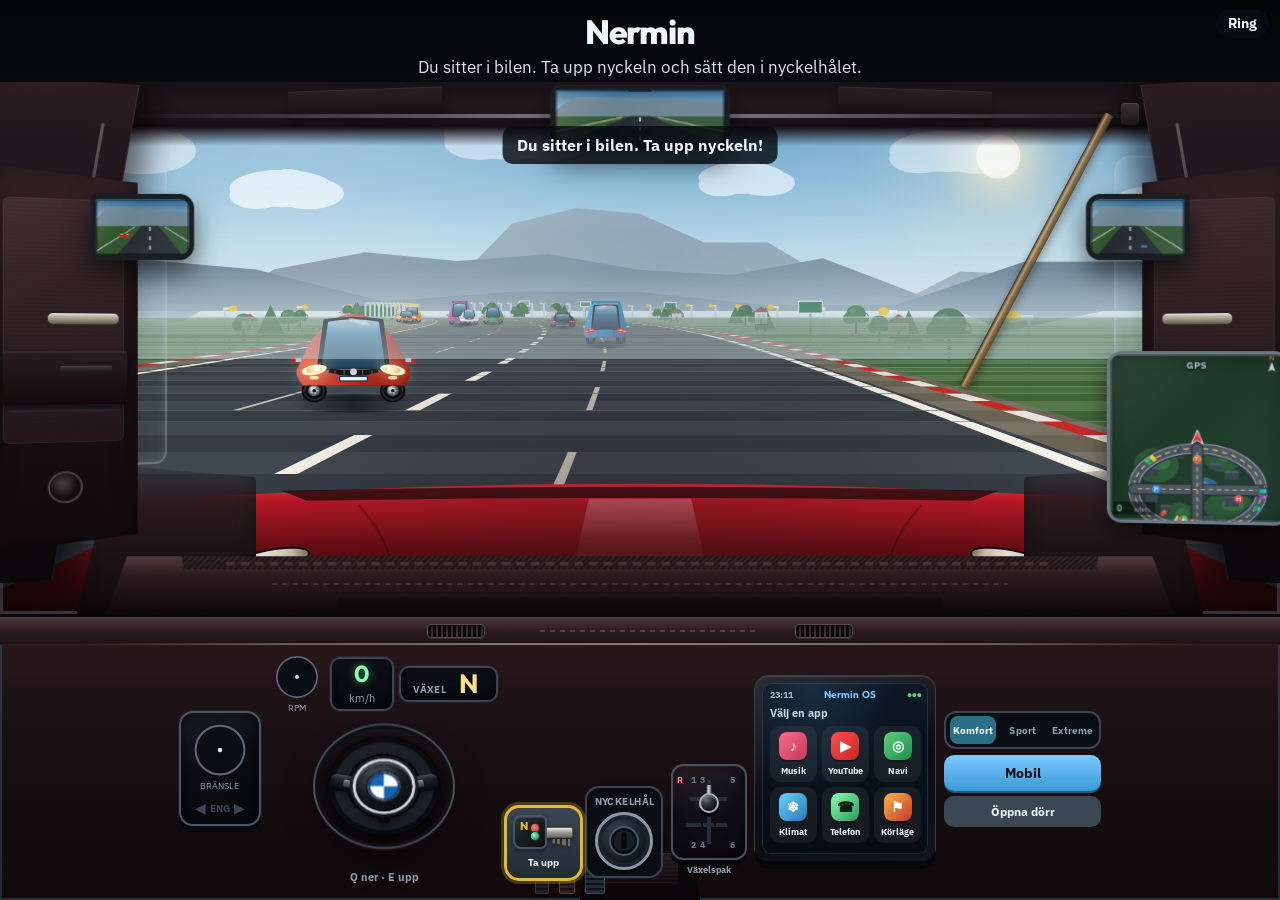
==== commit 809d6e48: "Add phone apps, Extreme mode, crash explosion, and cabin updates. Co-authored-by: Cursor <cursoragen" ====
--- a/index.html
+++ b/index.html
@@ -7,12 +7,12 @@
   <link rel="preconnect" href="https://fonts.googleapis.com" />
   <link rel="preconnect" href="https://fonts.gstatic.com" crossorigin />
   <link href="https://fonts.googleapis.com/css2?family=IBM+Plex+Sans:wght@500;700&family=Outfit:wght@700;800&display=swap" rel="stylesheet" />
-  <link rel="stylesheet" href="style.css?v=7" />
+  <link rel="stylesheet" href="style.css?v=boom1" />
 </head>
 <body>
   <div class="app outside" id="app">
     <div class="hud-top">
-      <button type="button" class="to-phone" id="openPhone" aria-label="Öppna mobil">Mobil</button>
+      <a class="to-ring" href="ring.html">Ring</a>
       <div class="brand">Nermin</div>
       <p class="hint" id="hint">Din sportbil väntar. Öppna förardörren.</p>
     </div>
@@ -76,48 +76,59 @@
     <div class="viewport" id="viewport" hidden>
       <canvas id="view"></canvas>
       <div class="glass" aria-hidden="true"></div>
-      <div class="glass-reflect" aria-hidden="true"></div>
       <div class="side-window left-win" aria-hidden="true"></div>
       <div class="side-window right-win" aria-hidden="true"></div>
       <div class="a-pillar left" aria-hidden="true">
         <span class="pillar-trim"></span>
-        <span class="pillar-grab"></span>
+        <span class="grab-handle"></span>
       </div>
       <div class="a-pillar right" aria-hidden="true">
         <span class="pillar-trim"></span>
       </div>
       <div class="roof-liner" aria-hidden="true">
         <span class="dome-light"></span>
-        <span class="roof-console"></span>
+        <span class="sun-visor left-visor"></span>
+        <span class="sun-visor right-visor"></span>
       </div>
       <div class="window-frame" aria-hidden="true"></div>
       <div class="door-card left-door-card" aria-hidden="true">
+        <span class="door-leather"></span>
         <span class="door-armrest"></span>
         <span class="door-handle-inner"></span>
-        <span class="window-switch"></span>
+        <span class="door-lock-pin"></span>
+        <span class="door-window-switch"></span>
         <span class="door-speaker"></span>
-        <span class="door-pocket"></span>
+        <span class="door-ambient"></span>
       </div>
       <div class="door-card right-door-card" aria-hidden="true">
+        <span class="door-leather"></span>
         <span class="door-armrest"></span>
         <span class="door-handle-inner"></span>
-        <span class="window-switch"></span>
+        <span class="door-lock-pin"></span>
+        <span class="door-window-switch"></span>
         <span class="door-speaker"></span>
-        <span class="door-pocket"></span>
-      </div>
+        <span class="door-ambient"></span>
+      </div>
+      <div class="seat-wing left-seat" aria-hidden="true"></div>
+      <div class="seat-wing right-seat" aria-hidden="true"></div>
       <div class="dash-shelf" aria-hidden="true">
-        <span class="defrost-vent"></span>
-        <span class="defrost-vent mid"></span>
-        <span class="defrost-vent right"></span>
-        <span class="dash-badge">NERMIN</span>
-      </div>
-      <div class="ambient-strip" aria-hidden="true"></div>
+        <span class="dash-carbon"></span>
+        <span class="dash-defrost"></span>
+        <span class="dash-stitch-line"></span>
+      </div>
       <div class="seatbelt-visual" id="seatbeltVisual" hidden aria-hidden="true">
         <span class="belt-diag"></span>
+        <span class="belt-retractor"></span>
         <span class="belt-lap-bar"></span>
       </div>
       <div class="door-open-overlay" id="doorOverlay" hidden></div>
+      <div class="car-boom" id="carBoom" hidden aria-hidden="true">
+        <div class="boom-flash"></div>
+        <div class="boom-fire"></div>
+        <p class="boom-text">BOOM!</p>
+      </div>
       <div class="mirror center-mirror" aria-hidden="true">
+        <span class="mirror-stem"></span>
         <canvas id="rear" width="200" height="70"></canvas>
       </div>
       <div class="mirror side-mirror left-mirror" aria-hidden="true">
@@ -128,7 +139,7 @@
       </div>
 
       <div class="minimap-wrap" aria-label="Karta">
-        <canvas id="minimap" width="160" height="160"></canvas>
+        <canvas id="minimap" width="200" height="200"></canvas>
         <span class="minimap-label">GPS</span>
       </div>
 
@@ -137,32 +148,28 @@
     </div>
 
     <div class="cockpit sport-cockpit" id="cockpit" hidden>
+      <div class="cabin-ambient" aria-hidden="true"></div>
       <div class="dash-top">
         <span class="dash-vent left"></span>
-        <span class="dash-vent mid-left"></span>
+        <span class="dash-clock" aria-hidden="true"></span>
         <span class="dash-stitch"></span>
-        <span class="dash-vent mid-right"></span>
         <span class="dash-vent right"></span>
-      </div>
-      <div class="climate-bar" aria-label="Klimat">
-        <span class="clim-btn">❄</span>
-        <span class="clim-temp">21°</span>
-        <div class="clim-fan"><i></i><i></i><i></i></div>
-        <span class="clim-mode">AUTO</span>
-        <span class="clim-btn">♨</span>
+        <span class="dash-chrome"></span>
+      </div>
+      <div class="console-rail" aria-hidden="true">
+        <span class="console-cup"></span>
+        <span class="console-pad"></span>
+      </div>
+      <div class="pedal-bay" aria-hidden="true">
+        <span class="pedal clutch"></span>
+        <span class="pedal brake"></span>
+        <span class="pedal gas"></span>
       </div>
       <div class="dash-row">
         <div class="cluster fuel-only">
           <div class="dial">
             <svg viewBox="0 0 100 100" class="dial-svg">
               <circle cx="50" cy="50" r="42" class="dial-face" />
-              <g class="dial-ticks" aria-hidden="true">
-                <line x1="50" y1="12" x2="50" y2="18" /><line x1="72" y1="18" x2="69" y2="23" />
-                <line x1="88" y1="38" x2="82" y2="40" /><line x1="88" y1="62" x2="82" y2="60" />
-                <line x1="72" y1="82" x2="69" y2="77" /><line x1="28" y1="82" x2="31" y2="77" />
-                <line x1="12" y1="62" x2="18" y2="60" /><line x1="12" y1="38" x2="18" y2="40" />
-                <line x1="28" y1="18" x2="31" y2="23" />
-              </g>
               <path id="fuelNeedle" d="M50 50 L50 18" class="needle fuel" />
               <circle cx="50" cy="50" r="4" class="dial-hub" />
             </svg>
@@ -173,7 +180,6 @@
             <span class="light-dot" id="engineLight">ENG</span>
             <span class="blinker" id="blinkR">▶</span>
           </div>
-          <div class="cluster-temp">OLJA · OK</div>
         </div>
 
         <div class="wheel-area">
@@ -182,17 +188,10 @@
               <div class="dial compact">
                 <svg viewBox="0 0 100 100" class="dial-svg">
                   <circle cx="50" cy="50" r="42" class="dial-face" />
-                  <g class="dial-ticks" aria-hidden="true">
-                    <line x1="50" y1="10" x2="50" y2="17" /><line x1="74" y1="16" x2="70" y2="22" />
-                    <line x1="90" y1="36" x2="83" y2="39" /><line x1="90" y1="64" x2="83" y2="61" />
-                    <line x1="74" y1="84" x2="70" y2="78" /><line x1="26" y1="84" x2="30" y2="78" />
-                    <line x1="10" y1="64" x2="17" y2="61" /><line x1="10" y1="36" x2="17" y2="39" />
-                    <line x1="26" y1="16" x2="30" y2="22" />
-                  </g>
                   <path id="rpmNeedle" d="M50 50 L50 14" class="needle rpm" />
                   <circle cx="50" cy="50" r="4" class="dial-hub" />
                 </svg>
-                <span>×1000</span>
+                <span>RPM</span>
               </div>
               <div class="speedo compact">
                 <strong id="speed">0</strong>
@@ -205,6 +204,13 @@
             </div>
 
             <div class="steering bmw-wheel" id="steering" aria-label="BMW-ratt">
+              <div class="rim-3d" aria-hidden="true">
+                <span class="rim-back"></span>
+                <span class="rim-side"></span>
+                <span class="rim-front"></span>
+                <span class="rim-grip"></span>
+                <span class="rim-stitch"></span>
+              </div>
               <div class="rim"></div>
               <div class="spoke s-left">
                 <span class="mf-btn"></span>
@@ -216,6 +222,7 @@
               </div>
               <div class="spoke s-bottom"></div>
               <div class="hub">
+                <span class="hub-face"></span>
                 <span class="bmw-roundel" aria-hidden="true">
                   <span class="bmw-ring"></span>
                   <span class="bmw-quad q1"></span>
@@ -289,43 +296,25 @@
               <div class="screen-bar">
                 <span class="screen-time" id="screenTime">12:00</span>
                 <span class="screen-brand">Nermin OS</span>
-                <span class="screen-bt" id="screenBt">BT av</span>
-              </div>
+                <span class="screen-signal" id="screenSignal">●●●</span>
+              </div>
+
               <div class="screen-home" id="screenHome">
-                <p class="screen-greeting">Bilskärm</p>
-                <div class="screen-apps" role="list">
-                  <button type="button" class="screen-app-btn" data-car-app="tiktok" role="listitem">
-                    <span class="screen-app-icon tiktok">TT</span><span>TikTok</span>
-                  </button>
-                  <button type="button" class="screen-app-btn" data-car-app="youtube" role="listitem">
-                    <span class="screen-app-icon youtube">▶</span><span>YouTube</span>
-                  </button>
-                  <button type="button" class="screen-app-btn" data-car-app="musik" role="listitem">
-                    <span class="screen-app-icon musik">♪</span><span>Musik</span>
-                  </button>
-                  <button type="button" class="screen-app-btn" data-car-app="radio" role="listitem">
-                    <span class="screen-app-icon radio">FM</span><span>Radio</span>
-                  </button>
-                  <button type="button" class="screen-app-btn" data-car-app="google" role="listitem">
-                    <span class="screen-app-icon google">G</span><span>Google</span>
-                  </button>
-                  <button type="button" class="screen-app-btn" data-car-app="snapchat" role="listitem">
-                    <span class="screen-app-icon snapchat">👻</span><span>Snapchat</span>
-                  </button>
-                  <button type="button" class="screen-app-btn" data-car-app="bluetooth" role="listitem">
-                    <span class="screen-app-icon bluetooth">BT</span><span>Bluetooth</span>
-                  </button>
-                  <button type="button" class="screen-app-btn" data-car-app="settings" role="listitem">
-                    <span class="screen-app-icon settings">⚙</span><span>Inställningar</span>
-                  </button>
-                </div>
-              </div>
+                <p class="screen-greeting">Välj en app</p>
+                <div class="screen-apps" id="screenApps" role="list"></div>
+              </div>
+
               <div class="screen-app" id="screenApp" hidden>
                 <div class="screen-app-head">
-                  <button type="button" class="screen-back" id="screenBack">←</button>
+                  <button type="button" class="screen-back" id="screenBack" aria-label="Tillbaka till appar">←</button>
                   <strong id="screenAppTitle">App</strong>
                 </div>
                 <div class="screen-app-body" id="screenAppBody"></div>
+              </div>
+
+              <div class="screen-off" id="screenOff" hidden>
+                <p>Skärm av</p>
+                <button type="button" class="screen-wake" id="screenWake">Slå på</button>
               </div>
             </div>
           </div>
@@ -335,10 +324,11 @@
           <div class="drive-mode" id="driveMode" role="group" aria-label="Körläge">
             <button type="button" class="mode-btn comfort on" id="modeComfort" aria-pressed="true">Komfort</button>
             <button type="button" class="mode-btn sport" id="modeSport" aria-pressed="false">Sport</button>
-          </div>
-          <button type="button" class="phone-pick-btn" id="pickPhone">Ta upp mobil</button>
+            <button type="button" class="mode-btn extreme" id="modeExtreme" aria-pressed="false">Extreme</button>
+          </div>
           <button type="button" class="drive-now-btn" id="driveNow" hidden>KÖR NU</button>
           <button type="button" class="repair-btn" id="repairEngine" hidden>Byt motor</button>
+          <button type="button" class="phone-open-btn" id="phoneOpenBtn">Mobil</button>
           <button type="button" class="door-inner-btn" id="innerDoorBtn">Öppna dörr</button>
           <button type="button" class="exit-btn" id="exitCar" hidden>Gå ur bilen</button>
 
@@ -350,6 +340,276 @@
               <span class="buckle-tongue" id="buckleTongue"></span>
             </div>
           </div>
+        </div>
+      </div>
+    </div>
+
+    <div class="yt-overlay" id="ytOverlay" hidden>
+      <div class="yt-panel" role="dialog" aria-modal="true" aria-labelledby="ytTitle">
+        <div class="yt-head">
+          <strong id="ytTitle">YouTube</strong>
+          <button type="button" class="yt-close" id="ytClose" aria-label="Stäng YouTube">✕</button>
+        </div>
+        <div class="yt-player-wrap">
+          <iframe
+            id="ytFrame"
+            title="YouTube"
+            src=""
+            allow="accelerometer; autoplay; clipboard-write; encrypted-media; gyroscope; picture-in-picture; web-share"
+            allowfullscreen
+            referrerpolicy="strict-origin-when-cross-origin"
+          ></iframe>
+          <div class="yt-placeholder" id="ytPlaceholder">
+            <p>Välj en video eller klistra in en YouTube-länk</p>
+          </div>
+        </div>
+        <div class="yt-controls">
+          <div class="yt-presets" id="ytPresets"></div>
+          <form class="yt-form" id="ytForm">
+            <input
+              id="ytInput"
+              class="yt-input"
+              type="url"
+              placeholder="Klistra in YouTube-länk…"
+              autocomplete="off"
+              spellcheck="false"
+            />
+            <button type="submit" class="yt-go">Spela</button>
+          </form>
+        </div>
+      </div>
+    </div>
+
+    <div class="phone-overlay" id="phoneOverlay" hidden>
+      <div class="phone-shell" role="dialog" aria-modal="true" aria-label="Mobil">
+        <div class="phone-notch" aria-hidden="true"></div>
+        <div class="phone-display" id="phoneDisplay">
+          <div class="phone-status">
+            <span id="phoneClock">12:00</span>
+            <span class="phone-signal" id="phoneSignal">Wi-Fi · ▮▮▮</span>
+          </div>
+
+          <div class="phone-view phone-home" id="phoneHome">
+            <p class="phone-greeting">Hej 👋</p>
+            <div class="phone-apps" id="phoneApps">
+              <button type="button" class="phone-app-btn" data-phone-app="phone">
+                <span class="phone-app-icon phone">☎</span>
+                <span>Telefon</span>
+              </button>
+              <button type="button" class="phone-app-btn" data-phone-app="sms">
+                <span class="phone-app-icon sms">💬</span>
+                <span>SMS</span>
+              </button>
+              <button type="button" class="phone-app-btn" data-phone-app="wifi">
+                <span class="phone-app-icon wifi">⌂</span>
+                <span>Wi-Fi</span>
+              </button>
+              <button type="button" class="phone-app-btn" data-phone-app="bluetooth">
+                <span class="phone-app-icon bluetooth">BT</span>
+                <span>Bluetooth</span>
+              </button>
+              <button type="button" class="phone-app-btn" data-phone-app="tiktok">
+                <span class="phone-app-icon tiktok">♪</span>
+                <span>TikTok</span>
+              </button>
+              <button type="button" class="phone-app-btn" data-phone-app="snapchat">
+                <span class="phone-app-icon snapchat">👻</span>
+                <span>Snapchat</span>
+              </button>
+              <button type="button" class="phone-app-btn" data-phone-app="youtube">
+                <span class="phone-app-icon youtube">▶</span>
+                <span>YouTube</span>
+              </button>
+              <button type="button" class="phone-app-btn" data-phone-app="camera">
+                <span class="phone-app-icon camera">◎</span>
+                <span>Kamera</span>
+              </button>
+              <button type="button" class="phone-app-btn" data-phone-app="photos">
+                <span class="phone-app-icon photos">▣</span>
+                <span>Bilder</span>
+              </button>
+              <button type="button" class="phone-app-btn" data-phone-app="maps">
+                <span class="phone-app-icon maps">◎</span>
+                <span>Kartor</span>
+              </button>
+              <button type="button" class="phone-app-btn" data-phone-app="weather">
+                <span class="phone-app-icon weather">☁</span>
+                <span>Väder</span>
+              </button>
+              <button type="button" class="phone-app-btn" data-phone-app="calc">
+                <span class="phone-app-icon calc">＝</span>
+                <span>Kalkylator</span>
+              </button>
+              <button type="button" class="phone-app-btn" data-phone-app="notes">
+                <span class="phone-app-icon notes">✎</span>
+                <span>Anteckningar</span>
+              </button>
+              <button type="button" class="phone-app-btn" data-phone-app="clock">
+                <span class="phone-app-icon clock">◷</span>
+                <span>Klocka</span>
+              </button>
+              <button type="button" class="phone-app-btn" data-phone-app="settings">
+                <span class="phone-app-icon settings">⚙</span>
+                <span>Inställningar</span>
+              </button>
+            </div>
+          </div>
+
+          <div class="phone-view phone-tiktok" id="phoneTikTok" hidden>
+            <div class="tt-top">
+              <span>Följer</span>
+              <strong>För dig</strong>
+              <span>Live</span>
+            </div>
+            <div class="tt-feed" id="ttFeed" tabindex="0" aria-label="TikTok-flöde"></div>
+            <div class="tt-side" id="ttSide">
+              <button type="button" class="tt-act" id="ttLike" aria-label="Gilla">♥</button>
+              <button type="button" class="tt-act" id="ttComment" aria-label="Kommentar">💬</button>
+              <button type="button" class="tt-act" id="ttShare" aria-label="Dela">↗</button>
+            </div>
+            <div class="tt-meta">
+              <strong id="ttUser">@nermin</strong>
+              <p id="ttCaption">Video</p>
+            </div>
+            <div class="tt-nav">
+              <button type="button" id="ttPrev">↑ Förra</button>
+              <button type="button" id="ttNext">Nästa ↓</button>
+            </div>
+          </div>
+
+          <div class="phone-view phone-snap" id="phoneSnap" hidden>
+            <div class="snap-cam" id="snapCam">
+              <video id="snapCamVideo" playsinline autoplay muted></video>
+              <div class="snap-cam-flash" id="snapCamFlash"></div>
+              <p class="snap-cam-hint" id="snapCamHint">Startar kamera…</p>
+              <div class="snap-cam-top">
+                <button type="button" class="snap-top-btn" id="snapShowChats">👻</button>
+                <strong>Snapchat</strong>
+                <span class="snap-badge" id="snapBadge">0</span>
+              </div>
+              <div class="snap-cam-bottom">
+                <button type="button" class="snap-flip-btn" id="snapFlipCam">Byt</button>
+                <button type="button" class="snap-shutter" id="snapShutter" aria-label="Ta snap"></button>
+                <button type="button" class="snap-flip-btn" id="snapOpenStories">Stories</button>
+              </div>
+            </div>
+
+            <div class="snap-preview" id="snapPreview" hidden>
+              <img id="snapPreviewImg" alt="Snap" />
+              <p class="snap-preview-label">Skicka till</p>
+              <div class="snap-send-list" id="snapSendList"></div>
+              <div class="snap-preview-actions">
+                <button type="button" id="snapRetake">Om</button>
+                <button type="button" class="snap-send-all" id="snapSendStory">Min story</button>
+              </div>
+            </div>
+
+            <div class="snap-chats" id="snapChats" hidden>
+              <div class="snap-head">
+                <button type="button" class="sms-back" id="snapBackCam">←</button>
+                <strong>Chattar</strong>
+                <span class="snap-badge" id="snapBadge2">0</span>
+              </div>
+              <div class="snap-stories" id="snapStories"></div>
+            </div>
+
+            <div class="snap-viewer" id="snapViewer" hidden>
+              <iframe id="snapFrame" title="Snap" allow="autoplay; encrypted-media" allowfullscreen></iframe>
+              <img id="snapPhotoView" class="snap-photo-view" alt="Snap" hidden />
+              <button type="button" class="snap-close-vid" id="snapCloseVid">✕</button>
+              <p class="snap-viewer-name" id="snapViewerName"></p>
+            </div>
+          </div>
+
+          <div class="phone-view phone-yt" id="phoneYtApp" hidden>
+            <div class="pyt-head">
+              <strong>YouTube</strong>
+            </div>
+            <div class="pyt-player" id="pytPlayer">
+              <iframe id="pytFrame" title="YouTube mobil" allow="autoplay; encrypted-media; picture-in-picture" allowfullscreen></iframe>
+              <div class="pyt-empty" id="pytEmpty">Välj en video</div>
+            </div>
+            <div class="pyt-list" id="pytList"></div>
+          </div>
+
+          <div class="phone-view phone-settings" id="phoneSettings" hidden>
+            <div class="settings-head">
+              <strong>Inställningar</strong>
+            </div>
+            <div class="settings-body" id="settingsBody"></div>
+          </div>
+
+          <div class="phone-view phone-bt" id="phoneBluetooth" hidden>
+            <div class="bt-head">
+              <strong>Bluetooth</strong>
+              <button type="button" class="bt-power" id="btPower" aria-pressed="true">På</button>
+            </div>
+            <p class="bt-status" id="btStatus">Söker enheter…</p>
+            <div class="bt-list" id="btList"></div>
+          </div>
+
+          <div class="phone-view phone-wifi" id="phoneWifi" hidden>
+            <div class="bt-head">
+              <strong>Wi-Fi</strong>
+              <button type="button" class="bt-power" id="wifiPower" aria-pressed="true">På</button>
+            </div>
+            <p class="bt-status" id="wifiStatus">Söker nätverk…</p>
+            <div class="bt-list" id="wifiList"></div>
+          </div>
+
+          <div class="phone-view phone-sms" id="phoneSms" hidden>
+            <div class="sms-head">
+              <strong>Meddelanden</strong>
+            </div>
+            <div class="sms-threads" id="smsThreads"></div>
+            <div class="sms-chat" id="smsChat" hidden>
+              <div class="sms-chat-bar">
+                <button type="button" class="sms-back" id="smsBack">←</button>
+                <strong id="smsChatName">Kontakt</strong>
+              </div>
+              <div class="sms-bubbles" id="smsBubbles"></div>
+              <form class="sms-compose" id="smsCompose">
+                <input id="smsInput" type="text" placeholder="SMS…" maxlength="160" autocomplete="off" />
+                <button type="submit">Skicka</button>
+              </form>
+            </div>
+          </div>
+
+          <div class="phone-view phone-dial" id="phoneDial" hidden>
+            <div class="dial-head">
+              <strong>Telefon</strong>
+            </div>
+            <p class="dial-number" id="dialNumber"></p>
+            <div class="dial-pad" id="dialPad"></div>
+            <div class="dial-contacts" id="dialContacts"></div>
+            <div class="dial-actions">
+              <button type="button" class="dial-call" id="dialCall">Ring</button>
+              <button type="button" class="dial-del" id="dialDel">⌫</button>
+            </div>
+          </div>
+
+          <div class="phone-view phone-simple" id="phoneSimple" hidden>
+            <div class="simple-head">
+              <strong id="simpleTitle">App</strong>
+            </div>
+            <div class="simple-body" id="simpleBody"></div>
+          </div>
+        </div>
+        <button type="button" class="phone-home-pill" id="phoneHomePill" aria-label="Hemskärm"></button>
+      </div>
+      <button type="button" class="phone-dismiss" id="phoneDismiss">Stäng mobil</button>
+    </div>
+
+    <div class="call-overlay" id="callOverlay" hidden>
+      <div class="call-card" role="dialog" aria-modal="true" aria-labelledby="callName">
+        <p class="call-eyebrow">Inkommande samtal</p>
+        <div class="call-avatar" id="callAvatar">☎</div>
+        <strong id="callName">Okänd</strong>
+        <p class="call-status" id="callStatus">Ringer…</p>
+        <div class="call-actions">
+          <button type="button" class="call-btn decline" id="callDecline">Avvisa</button>
+          <button type="button" class="call-btn answer" id="callAnswer">Svara</button>
+          <button type="button" class="call-btn hangup" id="callHangup" hidden>Lägg på</button>
         </div>
       </div>
     </div>
@@ -404,64 +664,7 @@
       </span>
       <span class="held-key-label">Håller ny motor</span>
     </div>
-
-    <div class="phone-screen" id="phoneScreen" hidden>
-      <div class="phone-shell" role="dialog" aria-modal="true" aria-labelledby="phoneTitle">
-        <div class="phone-status">
-          <span id="phoneClock">12:00</span>
-          <span class="phone-bt-badge" id="phoneBtBadge">BT av</span>
-          <span class="phone-signal">●●●</span>
-        </div>
-        <header class="phone-header">
-          <h2 id="phoneTitle">Din mobil</h2>
-          <button type="button" class="phone-close" id="closePhone" aria-label="Lägg undan">✕</button>
-        </header>
-
-        <div class="phone-home" id="phoneHome">
-          <p class="phone-sub">Koppla till bilen via Bluetooth</p>
-          <div class="phone-grid" role="list">
-            <button type="button" class="phone-app" data-app="tiktok" role="listitem">
-              <span class="app-icon tiktok" aria-hidden="true">TT</span>
-              <span>TikTok</span>
-            </button>
-            <button type="button" class="phone-app" data-app="youtube" role="listitem">
-              <span class="app-icon youtube" aria-hidden="true">▶</span>
-              <span>YouTube</span>
-            </button>
-            <button type="button" class="phone-app" data-app="musik" role="listitem">
-              <span class="app-icon musik" aria-hidden="true">♪</span>
-              <span>Musik</span>
-            </button>
-            <button type="button" class="phone-app" data-app="radio" role="listitem">
-              <span class="app-icon radio" aria-hidden="true">FM</span>
-              <span>Radio</span>
-            </button>
-            <button type="button" class="phone-app" data-app="google" role="listitem">
-              <span class="app-icon google" aria-hidden="true">G</span>
-              <span>Google</span>
-            </button>
-            <button type="button" class="phone-app" data-app="snapchat" role="listitem">
-              <span class="app-icon snapchat" aria-hidden="true">👻</span>
-              <span>Snapchat</span>
-            </button>
-            <button type="button" class="phone-app" data-app="bluetooth" role="listitem">
-              <span class="app-icon bluetooth" aria-hidden="true">BT</span>
-              <span>Bluetooth</span>
-            </button>
-            <button type="button" class="phone-app" data-app="settings" role="listitem">
-              <span class="app-icon settings" aria-hidden="true">⚙</span>
-              <span>Inställningar</span>
-            </button>
-          </div>
-        </div>
-
-        <div class="phone-app-view" id="phoneAppView" hidden>
-          <button type="button" class="phone-back" id="phoneBack">← Tillbaka</button>
-          <div class="phone-app-body" id="phoneAppBody"></div>
-        </div>
-      </div>
-    </div>
   </div>
-  <script src="script.js?v=7"></script>
+  <script src="script.js?v=boom1"></script>
 </body>
 </html>
--- a/style.css
+++ b/style.css
@@ -5,6 +5,11 @@
   --foam: #eef5fb;
   --accent: #ff7a18;
   --ok: #3ad27a;
+  --cabin-roll: 0deg;
+  --cabin-yaw: 0deg;
+  --cabin-pitch: 0deg;
+  --car-spin-y: -18deg;
+  --car-spin-x: 8deg;
 }
 
 * { box-sizing: border-box; }
@@ -59,26 +64,40 @@
 .lot {
   position: relative;
   width: min(96vw, 640px);
-  height: min(56vh, 360px);
+  height: min(58vh, 380px);
   display: grid;
   place-items: end center;
+  perspective: 900px;
+  perspective-origin: 50% 55%;
 }
 
 .sports-car {
   position: relative;
   width: 100%;
-  height: 230px;
-}
+  height: 250px;
+  transform-style: preserve-3d;
+  transform:
+    rotateX(var(--car-spin-x))
+    rotateY(var(--car-spin-y))
+    translateZ(0);
+  transition: transform 0.08s linear;
+  cursor: grab;
+  transform-origin: 50% 70%;
+}
+
+.sports-car:active { cursor: grabbing; }
 
 .car-shadow {
   position: absolute;
-  left: 8%;
-  right: 6%;
-  bottom: 10px;
-  height: 26px;
-  background: rgba(0,0,0,.42);
+  left: 10%;
+  right: 8%;
+  bottom: 18px;
+  height: 28px;
+  background: rgba(0,0,0,.45);
   border-radius: 50%;
-  filter: blur(8px);
+  filter: blur(10px);
+  transform: translateZ(-40px) rotateX(80deg) scale(1.05);
+  transform-style: preserve-3d;
 }
 
 .sc-body {
@@ -94,6 +113,8 @@
     0 12px 0 rgba(0,0,0,.28),
     inset 0 2px 0 rgba(255,255,255,.2),
     inset 0 -10px 18px rgba(0,0,0,.25);
+  transform-style: preserve-3d;
+  transform: translateZ(20px);
 }
 
 .sc-hood {
@@ -105,6 +126,7 @@
   background: linear-gradient(180deg, rgba(255,255,255,.12), transparent 60%);
   border-radius: 8px 40px 0 0;
   clip-path: polygon(0 40%, 100% 0, 100% 100%, 0 100%);
+  transform: translateZ(28px);
 }
 
 .sc-hood-line {
@@ -127,6 +149,7 @@
   border-radius: 3px 8px 3px 3px;
   z-index: 4;
   box-shadow: 0 2px 4px rgba(0,0,0,.35);
+  transform: translateZ(48px);
 }
 .sc-mirror.left-m { left: 26%; }
 .sc-mirror.right-m {
@@ -161,7 +184,11 @@
   background: linear-gradient(180deg, #1a1f28, #0d1016);
   border-radius: 18px 28px 4px 8px;
   box-shadow: inset 0 1px 0 rgba(255,255,255,.08);
-}
+  transform: translateZ(36px);
+  transform-style: preserve-3d;
+}
+
+.sc-spoiler { transform: translateZ(44px); }
 
 .sc-windshield {
   position: absolute;
@@ -322,6 +349,8 @@
     radial-gradient(circle at 50% 50%, #d0d4da 0 18%, #1a1d22 19% 34%, #0b0d10 35% 58%, #222 59% 68%, #0b0d10 69%);
   box-shadow: inset 0 0 0 3px #3a4048, 0 4px 0 rgba(0,0,0,.35);
   overflow: hidden;
+  transform-style: preserve-3d;
+  transform: translateZ(8px);
 }
 .rim-spin {
   position: absolute;
@@ -484,6 +513,22 @@
   animation: pulse 1.1s ease-in-out infinite;
 }
 
+.phone-open-btn {
+  border: 0;
+  border-radius: 10px;
+  padding: 0.55rem 0.65rem;
+  font-family: inherit;
+  font-weight: 800;
+  font-size: 0.85rem;
+  color: #0a1018;
+  background: linear-gradient(180deg, #7ec8ff, #3a9ad4);
+  cursor: pointer;
+  box-shadow: 0 2px 0 #1a5a80;
+  position: relative;
+  z-index: 40;
+  pointer-events: auto !important;
+}
+
 .door-open-overlay {
   position: absolute;
   left: 0;
@@ -515,366 +560,24 @@
   pointer-events: none;
 }
 
-.to-phone {
+.to-ring {
   position: absolute;
   top: 0.55rem;
   right: 0.7rem;
-  pointer-events: auto !important;
-  z-index: 40;
-  border: 0;
-  cursor: pointer;
-  font-family: inherit;
+  pointer-events: auto;
+  z-index: 22;
+  text-decoration: none;
   font-weight: 700;
   font-size: 0.85rem;
   color: #102018;
   background: rgba(255,255,255,.92);
   padding: 0.35rem 0.75rem;
-  border-radius: 10px;
-}
-
-.app:not(.outside) .to-phone {
+  border-radius: 999px;
+}
+
+.app:not(.outside) .to-ring {
   color: var(--foam);
   background: rgba(10, 14, 19, 0.78);
-  pointer-events: auto !important;
-}
-
-/* —— Telefon / bilskärm —— */
-.phone-screen {
-  position: absolute;
-  inset: 0;
-  z-index: 70;
-  display: grid;
-  place-items: center;
-  background: rgba(4, 8, 12, 0.72);
-  padding: 0.75rem;
-}
-
-.phone-screen[hidden] { display: none !important; }
-
-.phone-shell {
-  width: min(92vw, 360px);
-  height: min(86vh, 640px);
-  display: flex;
-  flex-direction: column;
-  background:
-    linear-gradient(165deg, #1a222c 0%, #0e1319 55%, #121820 100%);
-  border: 2px solid #3a4654;
-  border-radius: 28px;
-  box-shadow:
-    0 24px 50px rgba(0,0,0,.55),
-    inset 0 1px 0 rgba(255,255,255,.08);
-  overflow: hidden;
-}
-
-.phone-status {
-  display: flex;
-  justify-content: space-between;
-  padding: 0.55rem 1.1rem 0.15rem;
-  font-size: 0.72rem;
-  font-weight: 700;
-  color: rgba(238,245,251,.7);
-}
-
-.phone-header {
-  display: flex;
-  align-items: center;
-  justify-content: space-between;
-  padding: 0.25rem 0.9rem 0.55rem;
-}
-
-.phone-header h2 {
-  margin: 0;
-  font-family: Outfit, sans-serif;
-  font-weight: 800;
-  font-size: 1.25rem;
-  letter-spacing: -0.02em;
-}
-
-.phone-close,
-.phone-back {
-  border: 0;
-  cursor: pointer;
-  font-family: inherit;
-  font-weight: 700;
-  color: var(--foam);
-  background: #2a3540;
-  border-radius: 10px;
-}
-
-.phone-close {
-  width: 36px;
-  height: 36px;
-  font-size: 1rem;
-}
-
-.phone-back {
-  margin: 0 0.85rem 0.5rem;
-  padding: 0.4rem 0.75rem;
-  font-size: 0.85rem;
-  align-self: start;
-}
-
-.phone-home {
-  flex: 1;
-  min-height: 0;
-  overflow: auto;
-  padding: 0 0.85rem 1rem;
-}
-
-.phone-sub {
-  margin: 0 0 0.75rem;
-  color: rgba(238,245,251,.65);
-  font-weight: 600;
-  font-size: 0.9rem;
-}
-
-.phone-grid {
-  display: grid;
-  grid-template-columns: repeat(3, 1fr);
-  gap: 0.75rem;
-}
-
-.phone-app {
-  display: flex;
-  flex-direction: column;
-  align-items: center;
-  gap: 0.4rem;
-  border: 0;
-  background: transparent;
-  color: var(--foam);
-  font-family: inherit;
-  font-weight: 700;
-  font-size: 0.72rem;
-  cursor: pointer;
-  padding: 0.2rem;
-}
-
-.app-icon {
-  width: 58px;
-  height: 58px;
-  border-radius: 16px;
-  display: grid;
-  place-items: center;
-  font-size: 1.25rem;
-  font-weight: 800;
-  box-shadow: 0 8px 16px rgba(0,0,0,.35);
-}
-
-.app-icon.musik { background: linear-gradient(145deg, #ff7a18, #c44a00); }
-.app-icon.radio { background: linear-gradient(145deg, #3ad27a, #1a8a4a); color: #0a0e13; }
-.app-icon.ringa { background: linear-gradient(145deg, #3ad27a, #2a9e58); color: #0a0e13; }
-.app-icon.youtube { background: linear-gradient(145deg, #ff3b3b, #b01010); }
-.app-icon.bluetooth { background: linear-gradient(145deg, #3b82f6, #1d4ed8); font-size: 0.95rem; }
-.app-icon.tiktok { background: linear-gradient(145deg, #1a1a1a, #333); border: 1px solid #555; font-size: 0.95rem; }
-.app-icon.snapchat { background: linear-gradient(145deg, #ffe566, #f5c518); color: #1a1400; font-size: 0.95rem; }
-.app-icon.google {
-  background: #fff;
-  color: #4285f4;
-  font-family: "Product Sans", Outfit, sans-serif;
-  box-shadow: 0 2px 8px rgba(0,0,0,.2);
-}
-
-.phone-app-view {
-  flex: 1;
-  min-height: 0;
-  display: flex;
-  flex-direction: column;
-  overflow: hidden;
-}
-
-.phone-app-view[hidden] { display: none !important; }
-
-.phone-app-body {
-  flex: 1;
-  min-height: 0;
-  overflow: auto;
-  padding: 0 0.85rem 1rem;
-}
-
-.phone-panel h3 {
-  margin: 0 0 0.55rem;
-  font-family: Outfit, sans-serif;
-  font-size: 1.15rem;
-}
-
-.phone-panel p {
-  margin: 0 0 0.75rem;
-  color: rgba(238,245,251,.72);
-  font-size: 0.88rem;
-  font-weight: 600;
-}
-
-.phone-list {
-  display: flex;
-  flex-direction: column;
-  gap: 0.45rem;
-}
-
-.phone-row {
-  display: flex;
-  align-items: center;
-  justify-content: space-between;
-  gap: 0.5rem;
-  width: 100%;
-  border: 0;
-  border-radius: 12px;
-  padding: 0.7rem 0.8rem;
-  background: #1e2731;
-  color: var(--foam);
-  font-family: inherit;
-  font-weight: 700;
-  font-size: 0.9rem;
-  cursor: pointer;
-  text-align: left;
-}
-
-.phone-row:active,
-.phone-row.on {
-  background: #2a3540;
-  outline: 2px solid var(--accent);
-}
-
-.phone-row .meta {
-  color: rgba(238,245,251,.55);
-  font-size: 0.75rem;
-  font-weight: 600;
-}
-
-.phone-dial {
-  display: grid;
-  grid-template-columns: repeat(3, 1fr);
-  gap: 0.45rem;
-  margin-top: 0.65rem;
-}
-
-.phone-dial button {
-  border: 0;
-  border-radius: 14px;
-  min-height: 48px;
-  background: #24303c;
-  color: var(--foam);
-  font-family: inherit;
-  font-weight: 800;
-  font-size: 1.15rem;
-  cursor: pointer;
-}
-
-.phone-dial button.call-go {
-  grid-column: 1 / -1;
-  background: #2f6b3f;
-}
-
-.phone-number {
-  min-height: 1.6rem;
-  margin: 0 0 0.35rem;
-  font-family: Outfit, sans-serif;
-  font-size: 1.4rem;
-  font-weight: 800;
-  letter-spacing: 0.08em;
-  text-align: center;
-}
-
-.yt-card {
-  border-radius: 14px;
-  overflow: hidden;
-  background: #1a222c;
-  margin-bottom: 0.55rem;
-}
-
-.yt-thumb {
-  height: 110px;
-  background:
-    linear-gradient(120deg, rgba(255,60,60,.35), transparent 50%),
-    linear-gradient(160deg, #2a3540, #121820);
-  display: grid;
-  place-items: center;
-  font-size: 1.8rem;
-  font-weight: 800;
-}
-
-.yt-card .cap {
-  padding: 0.55rem 0.7rem;
-  font-weight: 700;
-  font-size: 0.85rem;
-}
-
-/* legacy tt-feed card list removed — real feed styles below */
-
-.tt-card {
-  border-radius: 16px;
-  min-height: 160px;
-  padding: 0.85rem;
-  background:
-    linear-gradient(160deg, #222 0%, #111 100%);
-  border: 1px solid #333;
-  display: flex;
-  flex-direction: column;
-  justify-content: flex-end;
-}
-
-.tt-card strong { font-size: 0.95rem; }
-.tt-card span { color: rgba(238,245,251,.65); font-size: 0.8rem; margin-top: 0.25rem; }
-
-.snap-stage {
-  border-radius: 18px;
-  min-height: 280px;
-  background:
-    radial-gradient(circle at 50% 40%, rgba(255,230,100,.25), transparent 45%),
-    linear-gradient(180deg, #2a3540, #121820);
-  display: grid;
-  place-items: center;
-  margin-bottom: 0.65rem;
-  border: 2px solid #3a4654;
-}
-
-.snap-lens {
-  width: 88px;
-  height: 88px;
-  border-radius: 50%;
-  border: 4px solid #ffe566;
-  background: rgba(0,0,0,.25);
-}
-
-.phone-action {
-  width: 100%;
-  border: 0;
-  border-radius: 12px;
-  min-height: 46px;
-  font-family: inherit;
-  font-weight: 800;
-  font-size: 0.95rem;
-  cursor: pointer;
-  background: var(--accent);
-  color: #1a0e00;
-}
-
-.phone-action.secondary {
-  background: #2a3540;
-  color: var(--foam);
-  margin-top: 0.45rem;
-}
-
-.bt-dot {
-  width: 10px;
-  height: 10px;
-  border-radius: 50%;
-  background: #555;
-  flex-shrink: 0;
-}
-
-.bt-dot.on { background: #3ad27a; box-shadow: 0 0 8px #3ad27a; }
-
-.radio-wave {
-  height: 56px;
-  border-radius: 12px;
-  margin: 0.5rem 0 0.85rem;
-  background:
-    repeating-linear-gradient(90deg, transparent 0 6px, rgba(58,210,122,.35) 6px 8px),
-    #1e2731;
-  display: grid;
-  place-items: center;
-  font-weight: 800;
-  letter-spacing: 0.04em;
 }
 
 .brand {
@@ -895,6 +598,24 @@
   overflow: hidden;
   background: #5eaad0;
   min-height: 0;
+  perspective: 1200px;
+  transform-style: preserve-3d;
+  z-index: 1;
+  pointer-events: none; /* klick ska gå till kupén under — canvas behöver inte mus */
+}
+
+.viewport canvas,
+.viewport .minimap-wrap {
+  pointer-events: none;
+}
+
+.viewport #view {
+  transform-origin: 50% 70%;
+  transform:
+    rotateZ(var(--cabin-roll))
+    rotateY(var(--cabin-yaw))
+    rotateX(var(--cabin-pitch));
+  transition: transform 0.05s linear;
 }
 
 .viewport[hidden],
@@ -916,11 +637,14 @@
   z-index: 2;
   pointer-events: none;
   background:
-    linear-gradient(180deg, rgba(200,230,255,.28), rgba(180,215,255,.08) 22%, transparent 42%),
-    radial-gradient(ellipse at 28% 8%, rgba(255,255,255,.35), transparent 38%),
-    radial-gradient(ellipse at 72% 12%, rgba(255,255,255,.2), transparent 32%),
-    linear-gradient(90deg, rgba(0,0,0,.2), transparent 14%, transparent 86%, rgba(0,0,0,.2));
-  box-shadow: inset 0 0 0 3px rgba(180, 210, 235, 0.25);
+    linear-gradient(180deg, rgba(210,235,255,.32), rgba(180,215,255,.1) 18%, transparent 38%),
+    radial-gradient(ellipse at 22% 6%, rgba(255,255,255,.42), transparent 34%),
+    radial-gradient(ellipse at 78% 10%, rgba(255,255,255,.22), transparent 30%),
+    radial-gradient(ellipse at 50% 100%, rgba(40,20,24,.35), transparent 45%),
+    linear-gradient(90deg, rgba(0,0,0,.32), transparent 12%, transparent 88%, rgba(0,0,0,.32));
+  box-shadow:
+    inset 0 0 0 3px rgba(180, 210, 235, 0.22),
+    inset 0 -40px 60px rgba(20, 10, 12, 0.25);
 }
 
 .side-window {
@@ -1243,105 +967,191 @@
   animation: pulse 0.8s ease-in-out infinite;
 }
 
-.glass-reflect {
-  position: absolute;
-  inset: 0 12% 18% 12%;
+.app.car-exploded.engine-broken .viewport::after {
+  content: "💥 BILEN EXPLODERADE — BYT MOTOR";
+  color: #ffb84d;
+}
+
+.car-boom {
+  position: absolute;
+  inset: 0;
+  z-index: 25;
+  pointer-events: none;
+  display: grid;
+  place-items: center;
+  overflow: hidden;
+}
+
+.car-boom[hidden] { display: none !important; }
+
+.boom-flash {
+  position: absolute;
+  inset: 0;
+  background: radial-gradient(circle at 50% 55%, #fff 0%, #ffcc44 25%, #ff4400 55%, transparent 70%);
+  opacity: 0;
+}
+
+.boom-fire {
+  position: absolute;
+  left: 50%;
+  top: 52%;
+  width: 180px;
+  height: 180px;
+  transform: translate(-50%, -50%) scale(0.3);
+  border-radius: 50%;
+  background:
+    radial-gradient(circle at 50% 60%, #fff 0%, #ffee66 18%, #ff8800 40%, #cc2200 62%, transparent 72%);
+  opacity: 0;
+  filter: blur(1px);
+}
+
+.boom-text {
+  position: relative;
   z-index: 2;
-  pointer-events: none;
-  background:
-    linear-gradient(115deg, rgba(255,255,255,.07) 0%, transparent 28%, transparent 62%, rgba(180,210,255,.05) 100%),
-    radial-gradient(ellipse at 70% 20%, rgba(255,255,255,.06), transparent 45%);
-  mix-blend-mode: soft-light;
+  margin: 0;
+  font-family: Outfit, sans-serif;
+  font-size: clamp(2.2rem, 8vw, 4rem);
+  font-weight: 800;
+  color: #fff;
+  text-shadow: 0 0 20px #ff4400, 0 4px 0 #800;
+  opacity: 0;
+  transform: scale(0.6);
+}
+
+.car-boom.show .boom-flash {
+  animation: boom-flash 1.1s ease-out forwards;
+}
+
+.car-boom.show .boom-fire {
+  animation: boom-fire 1.4s ease-out forwards;
+}
+
+.car-boom.show .boom-text {
+  animation: boom-text 1.2s ease-out forwards;
+}
+
+@keyframes boom-flash {
+  0% { opacity: 0.95; }
+  40% { opacity: 0.55; }
+  100% { opacity: 0; }
+}
+
+@keyframes boom-fire {
+  0% { opacity: 1; transform: translate(-50%, -50%) scale(0.4); }
+  50% { opacity: 1; transform: translate(-50%, -55%) scale(1.35); }
+  100% { opacity: 0; transform: translate(-50%, -60%) scale(1.8); }
+}
+
+@keyframes boom-text {
+  0% { opacity: 0; transform: scale(0.5); }
+  25% { opacity: 1; transform: scale(1.15); }
+  70% { opacity: 1; transform: scale(1); }
+  100% { opacity: 0; transform: scale(1.2); }
 }
 
 .a-pillar {
   position: absolute;
   top: 0;
-  bottom: 8%;
+  bottom: 6%;
   width: 11%;
   z-index: 4;
   pointer-events: none;
   background:
-    linear-gradient(90deg, #06080a, #1a1418 35%, #2a1e22 55%, #120c10 78%, #1a1014),
-    linear-gradient(180deg, #3a282c, transparent 45%);
-  box-shadow: inset 0 0 20px rgba(0,0,0,.5);
-}
-
-.a-pillar.left {
-  left: 0;
-  transform: skewX(-12deg);
+    linear-gradient(180deg, #2a1c20 0%, #141018 40%, #0a080a 100%),
+    linear-gradient(90deg, #080a0d, #1c1618 45%, #0d0a0c);
+  overflow: hidden;
+  transform-style: preserve-3d;
+}
+
+.viewport .a-pillar.left {
+  transform: skewX(-10deg) translateZ(30px) rotateY(18deg);
   transform-origin: top left;
-  box-shadow: 16px 0 32px rgba(0,0,0,.6);
-  border-right: 1px solid rgba(255,255,255,.08);
-}
-
-.a-pillar.right {
-  right: 0;
-  transform: skewX(12deg);
+}
+
+.viewport .a-pillar.right {
+  transform: skewX(10deg) translateZ(30px) rotateY(-18deg);
   transform-origin: top right;
-  box-shadow: -16px 0 32px rgba(0,0,0,.6);
-  border-left: 1px solid rgba(255,255,255,.08);
-}
-
-.pillar-trim {
+}
+
+.a-pillar .pillar-trim {
   position: absolute;
   top: 8%;
   bottom: 20%;
   width: 3px;
-  background: linear-gradient(180deg, #5a484c, #2a1e22 40%, #4a3a3e);
-  opacity: 0.7;
-}
+  background: linear-gradient(180deg, rgba(200,190,180,.35), rgba(120,110,100,.15));
+  border-radius: 2px;
+}
+
 .a-pillar.left .pillar-trim { right: 18%; }
 .a-pillar.right .pillar-trim { left: 18%; }
 
-.pillar-grab {
+.a-pillar .grab-handle {
   position: absolute;
   top: 28%;
   right: 28%;
   width: 10px;
-  height: 42px;
+  height: 38px;
   border-radius: 6px;
-  background: linear-gradient(90deg, #2a2226, #5a5256 40%, #1a1418);
-  box-shadow: 1px 2px 4px rgba(0,0,0,.5);
+  background: linear-gradient(90deg, #2a2428, #5a5458 40%, #1a1618);
+  box-shadow: inset 0 1px 0 rgba(255,255,255,.15), 2px 0 4px rgba(0,0,0,.4);
+}
+
+.a-pillar.left {
+  left: 0;
+  transform-origin: top left;
+  box-shadow: 16px 0 32px rgba(0,0,0,.6);
+  border-right: 1px solid rgba(255,255,255,.07);
+}
+
+.a-pillar.right {
+  right: 0;
+  transform-origin: top right;
+  box-shadow: -16px 0 32px rgba(0,0,0,.6);
+  border-left: 1px solid rgba(255,255,255,.07);
 }
 
 .roof-liner {
   position: absolute;
   top: 0;
-  left: 8%;
-  right: 8%;
+  left: 7%;
+  right: 7%;
   height: 12%;
   z-index: 3;
   pointer-events: none;
   background:
-    linear-gradient(180deg, #1a1216 0%, #22181c 40%, #141018 70%, transparent),
-    radial-gradient(ellipse at 50% 0%, rgba(255,255,255,.05), transparent 55%);
+    linear-gradient(180deg, #1a1216 0%, #22181c 40%, #160e12 70%, transparent),
+    repeating-linear-gradient(90deg, transparent 0 28px, rgba(255,255,255,.015) 28px 29px);
 }
 
 .dome-light {
   position: absolute;
   left: 50%;
-  top: 18%;
+  top: 28%;
   width: 36px;
-  height: 14px;
-  transform: translateX(-50%);
-  border-radius: 8px;
-  background: linear-gradient(180deg, #f0e8d8, #c8b898);
-  box-shadow: 0 0 16px rgba(255,230,180,.35);
-  opacity: 0.55;
-}
-
-.roof-console {
-  position: absolute;
-  left: 50%;
-  top: 55%;
-  width: 72px;
   height: 10px;
   transform: translateX(-50%);
-  border-radius: 3px;
-  background: linear-gradient(180deg, #2a2226, #120c10);
-  border: 1px solid #3a3236;
-}
+  border-radius: 6px;
+  background: linear-gradient(180deg, #3a3438, #1a1618);
+  box-shadow: inset 0 1px 0 rgba(255,255,255,.12), 0 0 12px rgba(255,230,180,.15);
+}
+
+.app.engine-on .dome-light {
+  background: linear-gradient(180deg, #fff8e8, #e8d0a0);
+  box-shadow: 0 0 18px rgba(255,220,160,.55);
+}
+
+.sun-visor {
+  position: absolute;
+  top: 12%;
+  width: 14%;
+  height: 42%;
+  border-radius: 3px 3px 6px 6px;
+  background: linear-gradient(180deg, #2a1e22, #1a1014);
+  box-shadow: inset 0 1px 0 rgba(255,255,255,.06), 0 4px 8px rgba(0,0,0,.35);
+}
+
+.left-visor { left: 18%; transform: rotate(-2deg); }
+.right-visor { right: 18%; transform: rotate(2deg); }
 
 .door-card {
   position: absolute;
@@ -1351,85 +1161,155 @@
   z-index: 5;
   pointer-events: none;
   background:
-    linear-gradient(180deg, #3a282c 0%, #24181c 28%, #1a1014 55%, #100a0c 100%),
-    repeating-linear-gradient(0deg, transparent 0 7px, rgba(255,255,255,.015) 7px 8px);
+    linear-gradient(180deg, #322226 0%, #221618 35%, #160e10 70%, #100a0c 100%);
   box-shadow: inset 0 0 22px rgba(0,0,0,.5);
+  overflow: hidden;
+  transform-style: preserve-3d;
 }
 
 .left-door-card {
+  transform: translateZ(18px) rotateY(22deg);
+  transform-origin: left center;
+}
+
+.right-door-card {
+  transform: translateZ(18px) rotateY(-22deg);
+  transform-origin: right center;
+}
+
+.door-leather {
+  position: absolute;
+  inset: 8% 10% 28% 8%;
+  border-radius: 6px;
+  background:
+    linear-gradient(135deg, rgba(255,255,255,.04), transparent 40%),
+    repeating-linear-gradient(0deg, transparent 0 3px, rgba(0,0,0,.06) 3px 4px),
+    linear-gradient(180deg, #3a282c, #24181c);
+  box-shadow: inset 0 0 0 1px rgba(255,255,255,.04);
+}
+
+.door-armrest {
+  position: absolute;
+  top: 48%;
+  left: 8%;
+  right: 8%;
+  height: 14%;
+  border-radius: 4px;
+  background: linear-gradient(180deg, #2a1c20, #120a0c);
+  box-shadow: inset 0 2px 0 rgba(255,255,255,.05), 0 3px 6px rgba(0,0,0,.4);
+}
+
+.viewport .left-door-card {
   left: 0;
   border-radius: 0 10px 6px 0;
   clip-path: polygon(0 0, 100% 3%, 100% 97%, 0 100%);
 }
 
-.right-door-card {
+.viewport .right-door-card {
   right: 0;
   border-radius: 10px 0 0 6px;
   clip-path: polygon(0 3%, 100% 0, 100% 100%, 0 97%);
 }
 
-.door-armrest {
-  position: absolute;
-  top: 48%;
-  left: 12%;
-  right: 12%;
-  height: 14%;
-  border-radius: 6px;
-  background: linear-gradient(180deg, #4a3438, #1e1216 70%);
-  box-shadow: inset 0 2px 0 rgba(255,255,255,.06), 0 4px 8px rgba(0,0,0,.4);
-}
-
 .door-handle-inner {
   position: absolute;
-  top: 36%;
+  top: 38%;
   width: 48%;
   height: 11px;
   border-radius: 5px;
   background: linear-gradient(180deg, #e0d8c8, #9a9284 55%, #5a5448);
-  box-shadow: 0 2px 0 #2a2820, inset 0 1px 0 rgba(255,255,255,.4);
+  box-shadow: 0 2px 0 #2a2820, inset 0 1px 0 rgba(255,255,255,.45);
 }
 
 .left-door-card .door-handle-inner { right: 14%; }
 .right-door-card .door-handle-inner { left: 14%; }
 
-.window-switch {
+.door-lock-pin {
+  position: absolute;
+  top: 10%;
+  width: 8px;
+  height: 8px;
+  border-radius: 50%;
+  background: radial-gradient(circle at 35% 30%, #fff, #c0b8a8 50%, #5a5448);
+  box-shadow: 0 1px 2px rgba(0,0,0,.4);
+}
+
+.left-door-card .door-lock-pin { right: 22%; }
+.right-door-card .door-lock-pin { left: 22%; }
+
+.door-window-switch {
   position: absolute;
   top: 52%;
-  width: 22px;
-  height: 10px;
-  border-radius: 3px;
-  background: linear-gradient(180deg, #3a4048, #1a1e24);
-  border: 1px solid #5a6068;
-  box-shadow: inset 0 1px 0 rgba(255,255,255,.15);
-}
-.left-door-card .window-switch { right: 22%; }
-.right-door-card .window-switch { left: 22%; }
+  width: 36%;
+  height: 7px;
+  border-radius: 2px;
+  background: linear-gradient(180deg, #3a3438, #1a1618);
+  box-shadow: inset 0 1px 0 rgba(255,255,255,.1);
+}
+
+.left-door-card .door-window-switch { right: 18%; }
+.right-door-card .door-window-switch { left: 18%; }
 
 .door-speaker {
   position: absolute;
-  bottom: 22%;
+  bottom: 12%;
   left: 50%;
   width: 32px;
   height: 32px;
   transform: translateX(-50%);
   border-radius: 50%;
   background:
-    radial-gradient(circle at 40% 35%, #4a4246, #120c0e 55%),
+    radial-gradient(circle at 40% 35%, #4a4246, #1a1214 55%),
     repeating-radial-gradient(circle, #2a2226 0 2px, #0a0808 2px 4px);
   border: 2px solid #4a4044;
-  box-shadow: 0 0 0 3px #1a1214;
-}
-
-.door-pocket {
-  position: absolute;
-  bottom: 6%;
-  left: 15%;
-  right: 15%;
-  height: 10%;
-  border-radius: 0 0 6px 6px;
-  background: linear-gradient(180deg, #0a0808, #1a1214);
-  border: 1px solid #2a1e22;
-  border-top: 0;
+  box-shadow: inset 0 0 8px rgba(0,0,0,.5);
+}
+
+.door-ambient {
+  position: absolute;
+  left: 12%;
+  right: 12%;
+  bottom: 36%;
+  height: 2px;
+  border-radius: 2px;
+  background: #1a4a5a;
+  opacity: 0.35;
+  box-shadow: 0 0 8px transparent;
+}
+
+.app.engine-on .door-ambient {
+  background: #3ad0e8;
+  opacity: 0.85;
+  box-shadow: 0 0 10px rgba(58, 208, 232, 0.65);
+}
+
+.app.mode-sport.engine-on .door-ambient {
+  background: #ff4a3a;
+  box-shadow: 0 0 10px rgba(255, 70, 50, 0.7);
+}
+
+.seat-wing {
+  position: absolute;
+  bottom: 0;
+  width: 14%;
+  height: 28%;
+  z-index: 4;
+  pointer-events: none;
+  background:
+    linear-gradient(180deg, transparent 0%, #2a1a1e 25%, #1a1014 70%, #0e080a);
+  box-shadow: inset 0 0 20px rgba(0,0,0,.35);
+}
+
+.left-seat {
+  left: 6%;
+  clip-path: polygon(20% 0, 100% 8%, 100% 100%, 0 100%);
+  border-radius: 0 18px 0 0;
+}
+
+.right-seat {
+  right: 6%;
+  clip-path: polygon(0 8%, 80% 0, 100% 100%, 0 100%);
+  border-radius: 18px 0 0 0;
 }
 
 .dash-shelf {
@@ -1441,73 +1321,77 @@
   z-index: 4;
   pointer-events: none;
   background:
-    linear-gradient(180deg, #4a3034 0%, #2a1a1e 35%, #1a1014 70%, #0e080a 100%),
-    repeating-linear-gradient(90deg, transparent 0 18px, rgba(0,0,0,.06) 18px 19px);
+    linear-gradient(180deg, #4a3034 0%, #2a1a1e 28%, #1a1014 65%, #10080a 100%);
   clip-path: polygon(3% 0, 97% 0, 100% 100%, 0 100%);
   box-shadow:
-    inset 0 10px 16px rgba(255,255,255,.06),
+    inset 0 10px 18px rgba(255,255,255,.06),
+    inset 0 -8px 16px rgba(0,0,0,.45),
     0 -8px 24px rgba(0,0,0,.45);
-}
-
-.dash-shelf::before {
-  content: "";
+  transform: translateZ(24px) rotateX(-18deg);
+  transform-origin: 50% 100%;
+}
+
+.viewport .mirror {
+  transform: translateZ(40px);
+}
+
+.viewport .center-mirror {
+  transform: translateX(-50%) translateZ(50px) rotateX(4deg);
+}
+
+.viewport .minimap-wrap {
+  transform: translateZ(35px) rotateY(-8deg);
+}
+
+.screen-bezel {
+  transform-style: preserve-3d;
+  transform: translateZ(8px);
+}
+
+.dash-carbon {
+  position: absolute;
+  left: 8%;
+  right: 8%;
+  top: 0;
+  height: 22%;
+  background:
+    repeating-linear-gradient(135deg, #1a1214 0 2px, #2a1e22 2px 4px),
+    linear-gradient(180deg, #3a2a2e, #1a1014);
+  opacity: 0.85;
+  border-bottom: 1px solid rgba(255,255,255,.06);
+}
+
+.dash-defrost {
+  position: absolute;
+  left: 12%;
+  right: 12%;
+  top: 8%;
+  height: 4px;
+  background: repeating-linear-gradient(90deg, #5a4a4e 0 8px, transparent 8px 14px);
+  opacity: 0.5;
+}
+
+.dash-stitch-line {
   position: absolute;
   left: 16%;
   right: 16%;
   top: 42%;
   height: 2px;
-  background: repeating-linear-gradient(90deg, #6a4a4e 0 5px, transparent 5px 9px);
-  opacity: 0.5;
-}
-
-.defrost-vent {
-  position: absolute;
-  top: 10%;
-  left: 12%;
-  width: 18%;
-  height: 7px;
-  border-radius: 2px;
-  background: repeating-linear-gradient(90deg, #1a1214 0 2px, #3a2a2e 2px 4px);
-  border: 1px solid #4a3a3e;
-  opacity: 0.85;
-}
-.defrost-vent.mid { left: 41%; }
-.defrost-vent.right { left: auto; right: 12%; }
-
-.dash-badge {
-  position: absolute;
-  left: 50%;
+  background: repeating-linear-gradient(90deg, #7a5a5e 0 5px, transparent 5px 10px);
+  opacity: 0.4;
+}
+
+.dash-shelf::before {
+  content: "";
+  position: absolute;
+  left: 22%;
+  right: 22%;
   bottom: 18%;
-  transform: translateX(-50%);
-  font-family: Outfit, sans-serif;
-  font-size: 0.55rem;
-  font-weight: 800;
-  letter-spacing: 0.28em;
-  color: rgba(255,224,138,.45);
-}
-
-.ambient-strip {
-  position: absolute;
-  left: 11%;
-  right: 11%;
-  bottom: 12.5%;
-  height: 3px;
-  z-index: 5;
-  pointer-events: none;
-  background: linear-gradient(90deg, transparent, #ff7a18 20%, #ffe08a 50%, #ff7a18 80%, transparent);
-  opacity: 0.55;
-  box-shadow: 0 0 12px rgba(255,122,24,.45);
-  border-radius: 2px;
-}
-
-.app.engine-on .ambient-strip {
-  opacity: 0.85;
-  animation: ambientPulse 2.8s ease-in-out infinite;
-}
-
-@keyframes ambientPulse {
-  0%, 100% { opacity: 0.55; filter: brightness(1); }
-  50% { opacity: 0.95; filter: brightness(1.2); }
+  height: 18%;
+  border-radius: 4px;
+  background: linear-gradient(180deg, #1a1214, #0a080a);
+  box-shadow: inset 0 2px 6px rgba(0,0,0,.5);
+  opacity: 0.7;
 }
 
 .seatbelt-visual {
@@ -1521,16 +1405,30 @@
 
 .belt-diag {
   position: absolute;
-  right: 14%;
-  top: 4%;
-  width: 8px;
-  height: 55%;
-  background: linear-gradient(90deg, #1a120c, #a88858 40%, #5a4830 100%);
-  transform: rotate(30deg);
+  right: 13%;
+  top: 6%;
+  width: 10px;
+  height: 58%;
+  background:
+    linear-gradient(90deg, #1a120c, #c4a070 35%, #8a6840 55%, #4a3820 100%),
+    repeating-linear-gradient(180deg, transparent 0 8px, rgba(0,0,0,.12) 8px 9px);
+  transform: rotate(28deg);
   transform-origin: top center;
   border-radius: 2px;
-  box-shadow: 1px 2px 6px rgba(0,0,0,.35);
-  opacity: 0.75;
+  box-shadow: 2px 3px 8px rgba(0,0,0,.4);
+  opacity: 0.88;
+}
+
+.belt-retractor {
+  position: absolute;
+  right: 11%;
+  top: 4%;
+  width: 18px;
+  height: 22px;
+  border-radius: 4px;
+  background: linear-gradient(180deg, #3a3438, #1a1618);
+  box-shadow: inset 0 1px 0 rgba(255,255,255,.1), 0 2px 4px rgba(0,0,0,.4);
+  z-index: 1;
 }
 
 .belt-lap-bar { display: none !important; }
@@ -1555,35 +1453,40 @@
   z-index: 6;
   pointer-events: none;
   background: linear-gradient(180deg, #1a1d22, #0a0c10);
-  border: 4px solid #2a2e34;
+  border: 5px solid #1a1e24;
   border-radius: 10px;
   overflow: hidden;
   box-shadow:
-    0 10px 22px rgba(0,0,0,.55),
-    inset 0 0 0 2px #8a9199,
-    inset 0 1px 0 rgba(255,255,255,.25);
+    0 12px 26px rgba(0,0,0,.6),
+    inset 0 0 0 2px #a8b0b8,
+    inset 0 1px 0 rgba(255,255,255,.3),
+    inset 0 0 20px rgba(0,0,0,.25);
+}
+
+.mirror-stem {
+  position: absolute;
+  left: 50%;
+  top: -14px;
+  width: 22px;
+  height: 16px;
+  transform: translateX(-50%);
+  background: linear-gradient(180deg, #3a4048, #1a1e24);
+  border-radius: 4px 4px 0 0;
+  z-index: 3;
+  box-shadow: inset 0 1px 0 rgba(255,255,255,.15);
 }
 
 .center-mirror {
-  top: 2%;
+  top: 2.5%;
   left: 50%;
   transform: translateX(-50%);
-  width: min(26vw, 168px);
-  height: 62px;
+  width: min(26vw, 172px);
+  height: 64px;
   border-radius: 8px;
 }
 
 .center-mirror::before {
-  content: "";
-  position: absolute;
-  left: 50%;
-  top: -10px;
-  width: 18px;
-  height: 12px;
-  transform: translateX(-50%);
-  background: linear-gradient(180deg, #2a2e34, #12151a);
-  border-radius: 3px 3px 0 0;
-  z-index: 3;
+  display: none;
 }
 
 .side-mirror {
@@ -1615,14 +1518,28 @@
   right: 1.2%;
   bottom: 18%;
   z-index: 6;
-  width: min(28vw, 140px);
-  height: min(28vw, 140px);
-  border-radius: 12px;
-  border: 3px solid #8a97a6;
-  background: #0a0e13;
-  box-shadow: 0 8px 18px rgba(0,0,0,.45);
+  width: min(32vw, 168px);
+  height: min(32vw, 168px);
+  border-radius: 14px;
+  border: 3px solid #6a7888;
+  background:
+    linear-gradient(160deg, #1a222c, #0a0e13);
+  box-shadow:
+    0 10px 22px rgba(0,0,0,.5),
+    inset 0 0 0 1px rgba(255,255,255,.12),
+    inset 0 1px 0 rgba(255,255,255,.18);
   overflow: hidden;
   pointer-events: none;
+}
+
+.minimap-wrap::before {
+  content: "";
+  position: absolute;
+  inset: 0;
+  border-radius: 11px;
+  box-shadow: inset 0 0 24px rgba(0,0,0,.35);
+  pointer-events: none;
+  z-index: 2;
 }
 
 .minimap-wrap canvas {
@@ -1635,203 +1552,233 @@
   position: absolute;
   left: 0;
   right: 0;
-  bottom: 2px;
+  top: 4px;
   text-align: center;
   font-size: 0.58rem;
   font-weight: 800;
-  color: rgba(255,255,255,.7);
+  color: rgba(200, 220, 240, .85);
   text-transform: uppercase;
-  letter-spacing: 0.06em;
+  letter-spacing: 0.1em;
+  z-index: 3;
+  text-shadow: 0 1px 3px rgba(0,0,0,.8);
+  pointer-events: none;
 }
 
 .cockpit {
   position: relative;
-  z-index: 10;
-  background:
-    linear-gradient(180deg, #2a1a1e 0%, #1a1014 35%, #120a0c 100%);
+  z-index: 30;
+  background:
+    linear-gradient(180deg, #322226 0%, #221618 28%, #160e10 60%, #0e080a 100%);
   border-top: 3px solid #05070a;
   box-shadow:
-    0 -18px 30px rgba(0,0,0,.55),
-    inset 0 1px 0 rgba(255,255,255,.06);
+    0 -22px 36px rgba(0,0,0,.6),
+    inset 0 1px 0 rgba(255,255,255,.07),
+    inset 0 40px 60px rgba(0,0,0,.2);
+  overflow: visible;
+  pointer-events: auto;
+}
+
+.cockpit .dash-top {
+  position: relative;
+  z-index: 2;
+}
+
+.cockpit .dash-row {
+  position: relative;
+  z-index: 5;
+  pointer-events: auto;
+}
+
+/* 3D bara på ratten — inte på knappar (annars blockeras klick) */
+.cockpit .bmw-wheel,
+.cockpit .steering {
+  transform-style: preserve-3d;
+  perspective: 500px;
+  filter: drop-shadow(0 18px 14px rgba(0,0,0,.55));
+  cursor: grab;
+  touch-action: none;
+  pointer-events: auto;
+  z-index: 8;
+  position: relative;
+}
+
+/* Alla delar inuti ratten ska inte stjäla musen — hela ytan går till #steering */
+.cockpit .bmw-wheel *,
+.cockpit .steering * {
+  pointer-events: none !important;
+}
+
+.cockpit .bmw-wheel:active,
+.cockpit .steering:active {
+  cursor: grabbing;
+}
+
+.cockpit .car-screen,
+.cockpit .right-panel,
+.cockpit .cluster,
+.cockpit .key-ignition-row,
+.cockpit .shifter,
+.cockpit button {
+  position: relative;
+  z-index: 6;
+  pointer-events: auto;
+}
+
+.cabin-ambient {
+  position: absolute;
+  left: 8%;
+  right: 8%;
+  top: 0;
+  height: 3px;
+  background: #1a3a48;
+  opacity: 0.25;
+  pointer-events: none;
+  z-index: 1;
+}
+
+.app.engine-on .cabin-ambient {
+  background: linear-gradient(90deg, transparent, #3ad0e8, transparent);
+  opacity: 0.7;
+  box-shadow: 0 0 14px rgba(58, 208, 232, 0.45);
+}
+
+.app.mode-sport.engine-on .cabin-ambient {
+  background: linear-gradient(90deg, transparent, #ff4a3a, transparent);
+  box-shadow: 0 0 14px rgba(255, 70, 50, 0.5);
 }
 
 .dash-top {
   position: relative;
-  height: 26px;
+  height: 28px;
   display: flex;
   align-items: center;
-  justify-content: space-between;
-  gap: 0.35rem;
-  padding: 0 8%;
-  background:
-    linear-gradient(180deg, #4a3236, #2a1a1e 55%, #160c10);
+  justify-content: center;
+  gap: 1.2rem;
+  width: 100%;
+  padding: 0 1rem;
+  background:
+    linear-gradient(180deg, #4a3438, #2a1c20 55%, #1a1014);
   box-shadow:
     inset 0 -1px 0 rgba(255,255,255,.06),
     inset 0 2px 0 rgba(255,255,255,.04);
+  z-index: 2;
+}
+
+.dash-top .dash-stitch {
+  max-width: 220px;
+  flex: 0 1 220px;
+}
+
+.dash-chrome {
+  position: absolute;
+  left: 6%;
+  right: 6%;
+  bottom: 0;
+  height: 2px;
+  background: linear-gradient(90deg, transparent, #a89888 20%, #d8d0c0 50%, #a89888 80%, transparent);
+  opacity: 0.55;
+  pointer-events: none;
 }
 
 .dash-vent {
-  width: 48px;
-  height: 13px;
-  flex-shrink: 0;
-  border-radius: 3px;
-  background:
-    repeating-linear-gradient(90deg, #120c0e 0 3px, #3a2a2e 3px 5px);
-  border: 1px solid #5a484c;
-  box-shadow: inset 0 1px 3px rgba(0,0,0,.55), 0 1px 0 rgba(255,255,255,.06);
-}
-
-.dash-vent.mid-left,
-.dash-vent.mid-right {
-  width: 36px;
-  opacity: 0.9;
+  width: 58px;
+  height: 14px;
+  border-radius: 4px;
+  background:
+    repeating-linear-gradient(90deg, #0a080a 0 3px, #3a2e32 3px 5px);
+  border: 1px solid #5a4a4e;
+  box-shadow:
+    inset 0 2px 4px rgba(0,0,0,.55),
+    0 1px 0 rgba(255,255,255,.08);
 }
 
 .dash-stitch {
   flex: 1;
   height: 2px;
-  margin: 0 0.35rem;
-  background: repeating-linear-gradient(90deg, #7a5a5e 0 4px, transparent 4px 8px);
+  margin: 0 1rem;
+  background: repeating-linear-gradient(90deg, #8a6a6e 0 5px, transparent 5px 10px);
   opacity: 0.45;
 }
 
-.climate-bar {
-  display: flex;
+.dash-row {
+  position: relative;
+  z-index: 3;
+  display: flex;
+  flex-wrap: wrap;
   align-items: center;
   justify-content: center;
-  gap: 0.65rem;
-  padding: 0.28rem 0.75rem;
+  gap: 0.45rem 0.55rem;
+  width: fit-content;
+  max-width: 100%;
   margin: 0 auto;
-  max-width: 420px;
-  background: linear-gradient(180deg, #1a1214, #0e0a0c);
-  border: 1px solid #3a2a2e;
-  border-radius: 8px;
-  box-shadow: inset 0 1px 0 rgba(255,255,255,.05);
-}
-
-.clim-btn {
-  width: 26px;
-  height: 22px;
-  display: grid;
-  place-items: center;
-  border-radius: 5px;
-  background: #24181c;
-  border: 1px solid #4a3a3e;
-  font-size: 0.72rem;
-}
-
-.clim-temp {
-  font-family: "JetBrains Mono", ui-monospace, monospace;
-  font-weight: 800;
-  font-size: 0.85rem;
-  color: #8dffb4;
-  min-width: 2.2em;
-  text-align: center;
-}
-
-.clim-fan {
-  display: flex;
-  gap: 3px;
-  align-items: flex-end;
-  height: 14px;
-}
-.clim-fan i {
-  display: block;
-  width: 4px;
-  background: #3ad27a;
-  border-radius: 1px;
-  opacity: 0.85;
-}
-.clim-fan i:nth-child(1) { height: 5px; }
-.clim-fan i:nth-child(2) { height: 9px; }
-.clim-fan i:nth-child(3) { height: 13px; }
-
-.clim-mode {
-  font-size: 0.62rem;
-  font-weight: 800;
-  letter-spacing: 0.08em;
-  color: #8fa0b2;
-}
-
-.dial-ticks line {
-  stroke: #6a7785;
-  stroke-width: 1.5;
-}
-
-.cluster-temp {
-  font-size: 0.52rem;
-  font-weight: 700;
-  color: #3ad27a;
-  letter-spacing: 0.04em;
-  padding: 0.15rem 0.25rem;
-  border-top: 1px solid #2a323c;
-  margin-top: 0.15rem;
-  text-align: center;
-  width: 100%;
-}
-
-.dash-row {
-  display: grid;
-  grid-template-columns: auto auto minmax(160px, 220px) auto;
-  gap: 0.55rem;
-  align-items: center;
-  justify-content: center;
-  max-width: 1200px;
-  margin: 0 auto;
-  padding: 0.45rem 0.75rem 0.75rem;
+  padding: 0.5rem 0.75rem 1rem;
   transform: none;
 }
 
+/* —— Bilskärm / appar —— */
 .car-screen {
-  width: min(220px, 28vw);
+  width: 180px;
   flex-shrink: 0;
 }
 
 .screen-bezel {
-  background: linear-gradient(180deg, #2a2e34, #0a0c10);
-  border: 3px solid #3a4048;
+  background: linear-gradient(160deg, #2a2e34, #0a0c10 55%, #12151a);
   border-radius: 14px;
-  padding: 6px;
-  box-shadow: 0 8px 0 #05070a, inset 0 1px 0 rgba(255,255,255,.12);
+  padding: 7px;
+  box-shadow:
+    0 8px 0 #05070a,
+    inset 0 1px 0 rgba(255,255,255,.12),
+    0 0 0 1px #3a4048;
 }
 
 .screen-glass {
-  height: 168px;
-  border-radius: 8px;
-  background: #070a0e;
+  position: relative;
+  min-height: 168px;
+  border-radius: 9px;
   overflow: hidden;
-  display: flex;
-  flex-direction: column;
-  color: #eef5fb;
-  font-size: 0.72rem;
+  background:
+    radial-gradient(ellipse at 30% 0%, rgba(80,140,200,.18), transparent 50%),
+    linear-gradient(180deg, #0e1824, #081018 60%, #060c12);
+  box-shadow: inset 0 0 0 1px rgba(120,180,220,.2);
+  color: #e8f0f8;
 }
 
 .screen-bar {
   display: flex;
   justify-content: space-between;
   align-items: center;
-  padding: 0.25rem 0.4rem;
-  background: #10161d;
+  padding: 0.28rem 0.45rem 0.15rem;
   font-size: 0.58rem;
   font-weight: 700;
-  color: #8fa0b2;
-}
-
-.screen-brand { color: #ffe08a; }
-.screen-bt.on { color: #3ad27a; }
+  color: #9eb4c8;
+  letter-spacing: 0.02em;
+}
+
+.screen-brand {
+  color: #7ec8ff;
+  font-family: Outfit, sans-serif;
+  font-size: 0.62rem;
+}
+
+.screen-signal { letter-spacing: -0.08em; color: #5ad27a; }
 
 .screen-home,
-.screen-app {
-  flex: 1;
-  min-height: 0;
-  overflow: auto;
-  padding: 0.35rem;
+.screen-app,
+.screen-off {
+  padding: 0.2rem 0.45rem 0.5rem;
+}
+
+.screen-home[hidden],
+.screen-app[hidden],
+.screen-off[hidden] {
+  display: none !important;
 }
 
 .screen-greeting {
   margin: 0 0 0.35rem;
-  font-weight: 800;
-  font-size: 0.78rem;
+  font-size: 0.68rem;
+  font-weight: 700;
+  color: #c8d8e8;
 }
 
 .screen-apps {
@@ -1840,12 +1787,17 @@
   gap: 0.3rem;
 }
 
+.car-screen .screen-apps {
+  max-height: 120px;
+  overflow-y: auto;
+}
+
 .screen-app-btn {
   border: 0;
   border-radius: 10px;
-  padding: 0.4rem 0.25rem;
-  background: #151b22;
-  color: #eef5fb;
+  padding: 0.4rem 0.2rem 0.35rem;
+  background: rgba(255,255,255,.06);
+  color: #e8f0f8;
   cursor: pointer;
   display: flex;
   flex-direction: column;
@@ -1853,7 +1805,16 @@
   gap: 0.2rem;
   font-family: inherit;
   font-weight: 700;
-  font-size: 0.62rem;
+  font-size: 0.58rem;
+  transition: background 0.12s ease, transform 0.08s ease;
+}
+
+.screen-app-btn:hover {
+  background: rgba(126, 200, 255, 0.16);
+}
+
+.screen-app-btn:active {
+  transform: scale(0.94);
 }
 
 .screen-app-icon {
@@ -1862,619 +1823,286 @@
   border-radius: 8px;
   display: grid;
   place-items: center;
-  font-size: 0.7rem;
-  font-weight: 800;
-}
-
-.screen-app-icon.tiktok { background: #111; border: 1px solid #444; }
-.screen-app-icon.youtube { background: #c0392b; }
-.screen-app-icon.google { background: #fff; color: #4285f4; }
-.screen-app-icon.snapchat { background: #ffe566; color: #1a1400; }
-.screen-app-icon.musik { background: linear-gradient(145deg, #ff7a18, #c44a00); }
-.screen-app-icon.radio { background: linear-gradient(145deg, #3ad27a, #1a8a4a); color: #0a0e13; }
-.screen-app-icon.bluetooth { background: #1d4ed8; }
-.screen-app-icon.settings { background: #3a4654; }
-
-.music-now {
-  border-radius: 14px;
-  padding: 0.85rem;
-  background: linear-gradient(145deg, #2a1a10, #1a1210);
-  border: 1px solid #4a3020;
-  margin-bottom: 0.5rem;
-}
-
-.music-art {
-  width: 100%;
-  aspect-ratio: 1;
-  max-height: 160px;
-  border-radius: 12px;
-  background:
-    radial-gradient(circle at 30% 30%, #ff9a4a, transparent 50%),
-    linear-gradient(160deg, #ff7a18, #5a2000);
+  font-size: 0.85rem;
+  font-weight: 800;
+  color: #0a1018;
+  box-shadow: 0 2px 0 rgba(0,0,0,.35);
+}
+
+.screen-app-icon.musik { background: linear-gradient(135deg, #ff6b8a, #c0395b); color: #fff; }
+.screen-app-icon.navi { background: linear-gradient(135deg, #5ad27a, #1e8a4a); color: #fff; }
+.screen-app-icon.klimat { background: linear-gradient(135deg, #6ad0ff, #2a7ab0); color: #fff; }
+.screen-app-icon.telefon { background: linear-gradient(135deg, #8dffb4, #2a9a5a); color: #0a2010; }
+.screen-app-icon.korlage { background: linear-gradient(135deg, #ffb347, #c0392b); color: #fff; }
+.screen-app-icon.radio { background: linear-gradient(135deg, #c4a0ff, #6a3ac0); color: #fff; }
+.screen-app-icon.youtube { background: linear-gradient(135deg, #ff4d4d, #c62828); color: #fff; }
+
+/* —— YouTube-overlay i bilen —— */
+.yt-overlay {
+  position: absolute;
+  inset: 0;
+  z-index: 55;
   display: grid;
   place-items: center;
-  font-size: 2.5rem;
-  margin-bottom: 0.55rem;
-}
-
-.music-now h3 {
-  margin: 0 0 0.15rem;
-  font-size: 0.95rem;
-}
-
-.music-now .artist {
-  margin: 0 0 0.55rem;
-  opacity: 0.7;
-  font-size: 0.78rem;
-  font-weight: 600;
-}
-
-.music-controls {
-  display: flex;
-  gap: 0.35rem;
+  padding: 0.75rem;
+  background: rgba(4, 6, 10, 0.72);
+}
+
+.yt-overlay[hidden] { display: none !important; }
+
+.yt-panel {
+  width: min(920px, 96vw);
+  max-height: min(92vh, 720px);
+  display: flex;
+  flex-direction: column;
+  background: linear-gradient(180deg, #1a1e24, #0a0c10);
+  border: 2px solid #3a4654;
+  border-radius: 16px;
+  box-shadow: 0 20px 50px rgba(0,0,0,.65);
+  overflow: hidden;
+}
+
+.yt-head {
+  display: flex;
   align-items: center;
-}
-
-.radio-dial {
-  border-radius: 14px;
-  padding: 0.75rem;
-  background: linear-gradient(180deg, #152018, #0e1410);
-  border: 1px solid #2a4a34;
-  margin-bottom: 0.5rem;
-  text-align: center;
-}
-
-.radio-freq {
-  font-family: "JetBrains Mono", ui-monospace, monospace;
-  font-size: 1.55rem;
-  font-weight: 800;
-  color: #3ad27a;
-  letter-spacing: 0.04em;
-}
-
-.radio-wave {
-  height: 28px;
-  margin: 0.45rem 0;
-  background:
-    repeating-linear-gradient(
-      90deg,
-      #3ad27a 0 2px,
-      transparent 2px 6px
-    );
-  opacity: 0.35;
-  border-radius: 4px;
-  animation: radioWave 1.2s linear infinite;
-}
-
-.radio-wave.on {
-  opacity: 0.85;
-  animation-duration: 0.55s;
-}
-
-@keyframes radioWave {
-  from { background-position: 0 0; }
-  to { background-position: 24px 0; }
-}
-
-.tt-feed {
+  justify-content: space-between;
+  padding: 0.55rem 0.75rem;
+  background: #12151a;
+  border-bottom: 1px solid #2a323c;
+}
+
+.yt-head strong {
+  font-family: Outfit, sans-serif;
+  font-size: 1rem;
+  color: #ff6b6b;
+}
+
+.yt-close {
+  border: 0;
+  width: 34px;
+  height: 34px;
+  border-radius: 8px;
+  background: rgba(255,255,255,.08);
+  color: #e8f0f8;
+  font-size: 1rem;
+  font-weight: 800;
+  cursor: pointer;
+}
+
+.yt-close:hover { background: rgba(255,80,80,.25); }
+
+.yt-player-wrap {
   position: relative;
-  display: block;
   width: 100%;
-  border-radius: 10px;
-  overflow: hidden;
-  background: #111;
-  aspect-ratio: 9 / 16;
-  max-height: min(480px, 62vh);
-  min-height: 220px;
-}
-
-.tt-feed.car {
-  max-height: 160px;
-  min-height: 120px;
-  aspect-ratio: 9 / 12;
-}
-
-.tt-feed video,
-.tt-feed iframe {
+  aspect-ratio: 16 / 9;
+  background: #000;
+}
+
+.yt-player-wrap iframe {
   position: absolute;
   inset: 0;
   width: 100%;
   height: 100%;
   border: 0;
-  display: block;
-  object-fit: cover;
-  background: #1a1a1a;
-  z-index: 0;
-}
-
-.tt-feed .tt-fallback {
+  display: none;
+}
+
+.yt-player-wrap.has-video iframe { display: block; }
+.yt-player-wrap.has-video .yt-placeholder { display: none; }
+
+.yt-placeholder {
   position: absolute;
   inset: 0;
-  z-index: 0;
   display: grid;
   place-items: center;
-  background: linear-gradient(160deg, #2a1040, #111 60%);
+  padding: 1rem;
+  text-align: center;
+  color: #8fa0b2;
+  font-weight: 700;
+  background:
+    radial-gradient(ellipse at 50% 40%, rgba(255,60,60,.12), transparent 55%),
+    #0a0c10;
+}
+
+.yt-placeholder p { margin: 0; max-width: 28ch; }
+
+.yt-controls {
+  padding: 0.65rem 0.75rem 0.8rem;
+  display: flex;
+  flex-direction: column;
+  gap: 0.5rem;
+  background: #0e1218;
+  border-top: 1px solid #2a323c;
+}
+
+.yt-presets {
+  display: flex;
+  flex-wrap: wrap;
+  gap: 0.35rem;
+}
+
+.yt-preset {
+  border: 0;
+  border-radius: 8px;
+  padding: 0.4rem 0.55rem;
+  font-family: inherit;
+  font-weight: 700;
+  font-size: 0.72rem;
+  cursor: pointer;
+  color: #e8f0f8;
+  background: rgba(255,255,255,.08);
+}
+
+.yt-preset:hover { background: rgba(255,80,80,.28); }
+.yt-preset.on { background: #c62828; color: #fff; }
+
+.yt-form {
+  display: flex;
+  gap: 0.4rem;
+}
+
+.yt-input {
+  flex: 1;
+  min-width: 0;
+  border-radius: 10px;
+  border: 1px solid #3a4654;
+  background: #0a0e13;
+  color: #e8f0f8;
+  padding: 0.55rem 0.7rem;
+  font: inherit;
+  font-size: 0.85rem;
+}
+
+.yt-input:focus {
+  outline: 0;
+  border-color: #ff6b6b;
+}
+
+.yt-go {
+  border: 0;
+  border-radius: 10px;
+  padding: 0.55rem 0.85rem;
+  font-family: Outfit, sans-serif;
+  font-weight: 800;
+  cursor: pointer;
+  background: linear-gradient(180deg, #ff6b6b, #c62828);
   color: #fff;
-  font-weight: 800;
+  white-space: nowrap;
+}
+
+@media (max-width: 700px) {
+  .yt-panel { max-height: 95vh; }
+  .yt-form { flex-direction: column; }
+}
+
+.screen-app-head {
+  display: flex;
+  align-items: center;
+  gap: 0.4rem;
+  margin-bottom: 0.35rem;
+}
+
+.screen-app-head strong {
+  font-family: Outfit, sans-serif;
   font-size: 0.85rem;
-  text-align: center;
-  padding: 1rem;
-}
-
-.tt-overlay {
-  position: absolute;
-  inset: 0;
-  z-index: 1;
-  pointer-events: none;
-  background: linear-gradient(180deg, transparent 55%, rgba(0,0,0,.55));
-  display: flex;
-  flex-direction: column;
-  justify-content: flex-end;
-  padding: 0.55rem 0.55rem 0.65rem;
-}
-
-.tt-overlay .tt-user {
-  font-weight: 800;
-  font-size: 0.82rem;
+}
+
+.screen-back {
+  border: 0;
+  border-radius: 8px;
+  width: 28px;
+  height: 28px;
+  background: rgba(255,255,255,.1);
+  color: #e8f0f8;
+  cursor: pointer;
+  font-weight: 800;
+  font-size: 0.9rem;
+}
+
+.screen-back:hover { background: rgba(126, 200, 255, 0.22); }
+
+.screen-app-body {
+  font-size: 0.72rem;
+  line-height: 1.35;
+}
+
+.screen-app-body p {
+  margin: 0 0 0.4rem;
+  color: #b8c8d8;
+}
+
+.screen-row {
+  display: flex;
+  flex-wrap: wrap;
+  gap: 0.3rem;
+  margin-bottom: 0.35rem;
+}
+
+.screen-chip,
+.screen-action {
+  border: 0;
+  border-radius: 8px;
+  padding: 0.35rem 0.5rem;
+  font-family: inherit;
+  font-weight: 700;
+  font-size: 0.68rem;
+  cursor: pointer;
+  color: #e8f0f8;
+  background: rgba(255,255,255,.1);
+}
+
+.screen-chip.on,
+.screen-action.primary {
+  background: linear-gradient(180deg, #5ab0e8, #2a78b0);
   color: #fff;
-  margin: 0 0 0.15rem;
-}
-
-.tt-overlay .tt-cap {
-  margin: 0;
-  font-size: 0.72rem;
-  color: rgba(255,255,255,.9);
-  font-weight: 600;
-  line-height: 1.25;
-}
-
-.tt-overlay .tt-music {
-  margin: 0.25rem 0 0;
-  font-size: 0.65rem;
-  color: rgba(255,255,255,.75);
-}
-
-.tt-side {
-  position: absolute;
-  right: 0.4rem;
-  bottom: 4.2rem;
-  display: flex;
-  flex-direction: column;
-  gap: 0.55rem;
-  align-items: center;
-  pointer-events: auto;
-  z-index: 2;
-}
-
-.tt-side button {
-  border: 0;
-  background: transparent;
+}
+
+.screen-chip.danger.on {
+  background: linear-gradient(180deg, #ff6a4a, #c0392b);
+}
+
+.screen-big {
+  font-family: Outfit, sans-serif;
+  font-size: 1.45rem;
+  font-weight: 800;
   color: #fff;
-  font-size: 0.62rem;
-  font-weight: 700;
-  cursor: pointer;
-  display: flex;
-  flex-direction: column;
-  align-items: center;
-  gap: 0.1rem;
-  font-family: inherit;
-  text-shadow: 0 1px 3px #000;
-}
-
-.tt-side .tt-ico {
-  width: 36px;
-  height: 36px;
-  border-radius: 50%;
-  background: rgba(0,0,0,.35);
+  margin: 0.15rem 0 0.35rem;
+}
+
+.screen-off {
+  min-height: 140px;
   display: grid;
   place-items: center;
-  font-size: 1rem;
-}
-
-.tt-actions {
-  display: flex;
-  gap: 0.35rem;
-  margin-top: 0.4rem;
-}
-
-.g-search {
-  background: #fff;
-  border-radius: 14px;
-  padding: 0.75rem;
-  color: #202124;
-}
-
-.g-logo {
   text-align: center;
-  font-family: Outfit, sans-serif;
-  font-weight: 800;
-  font-size: 1.65rem;
-  letter-spacing: -0.03em;
-  margin: 0.35rem 0 0.75rem;
-}
-.g-logo .b { color: #4285f4; }
-.g-logo .r { color: #ea4335; }
-.g-logo .y { color: #fbbc05; }
-.g-logo .g2 { color: #34a853; }
-
-.g-bar {
-  display: flex;
-  gap: 0.35rem;
-  align-items: center;
-  border: 1px solid #dfe1e5;
-  border-radius: 24px;
-  padding: 0.45rem 0.7rem;
-  background: #fff;
-  box-shadow: 0 1px 4px rgba(32,33,36,.08);
-}
-
-.g-bar input {
-  flex: 1;
-  border: 0;
-  outline: none;
+  background: #05070a;
+}
+
+.screen-off p {
+  margin: 0 0 0.5rem;
+  color: #5a6570;
+  font-weight: 700;
+}
+
+.screen-wake {
+  border: 0;
+  border-radius: 10px;
+  padding: 0.45rem 0.8rem;
   font-family: inherit;
-  font-size: 0.9rem;
-  background: transparent;
-  color: #202124;
-}
-
-.g-bar button,
-.g-btn {
-  border: 0;
-  border-radius: 8px;
-  padding: 0.45rem 0.9rem;
-  background: #f8f9fa;
-  color: #3c4043;
-  font-family: inherit;
-  font-weight: 700;
-  font-size: 0.8rem;
-  cursor: pointer;
-}
-
-.g-btns {
-  display: flex;
-  justify-content: center;
-  gap: 0.4rem;
-  margin-top: 0.65rem;
-}
-
-.g-suggest {
-  margin-top: 0.55rem;
-  display: flex;
-  flex-direction: column;
-  gap: 0.2rem;
-}
-
-.g-suggest button {
-  border: 0;
-  background: transparent;
-  text-align: left;
-  padding: 0.45rem 0.35rem;
-  font-family: inherit;
-  font-size: 0.85rem;
-  font-weight: 600;
-  color: #1a0dab;
-  cursor: pointer;
-  border-radius: 6px;
-}
-
-.g-suggest button:hover { background: #f1f3f4; }
-
-.g-result {
-  margin-top: 0.55rem;
-  padding: 0.55rem 0.2rem;
-  border-top: 1px solid #eee;
-}
-
-.g-result a {
-  color: #1a0dab;
-  font-weight: 700;
-  font-size: 0.92rem;
-  text-decoration: none;
-}
-
-.g-result .url {
-  color: #006621;
-  font-size: 0.72rem;
-  margin: 0.15rem 0;
-}
-
-.g-result p {
-  margin: 0.2rem 0 0;
-  color: #4d5156;
-  font-size: 0.78rem;
-  font-weight: 500;
-}
-
-.snap-app {
-  background: #000;
-  border-radius: 12px;
-  overflow: hidden;
+  font-weight: 800;
+  cursor: pointer;
+  background: #2a6f86;
   color: #fff;
 }
 
-.snap-cam {
-  position: relative;
-  aspect-ratio: 9 / 14;
-  max-height: 320px;
-  background: #111;
-}
-
-.snap-cam video,
-.snap-cam img,
-.snap-cam canvas {
-  width: 100%;
-  height: 100%;
-  object-fit: cover;
-  display: block;
-}
-
-.snap-top {
-  position: absolute;
-  top: 0;
-  left: 0;
-  right: 0;
-  display: flex;
-  justify-content: space-between;
-  padding: 0.45rem 0.55rem;
-  background: linear-gradient(180deg, rgba(0,0,0,.5), transparent);
-  z-index: 2;
-  font-weight: 800;
-  font-size: 0.78rem;
-}
-
-.snap-shutter {
-  position: absolute;
-  bottom: 0.7rem;
-  left: 50%;
-  transform: translateX(-50%);
-  width: 58px;
-  height: 58px;
-  border-radius: 50%;
-  border: 3px solid #fff;
-  background: transparent;
-  cursor: pointer;
-  z-index: 2;
-  padding: 0;
-}
-
-.snap-shutter span {
-  display: block;
-  width: 46px;
-  height: 46px;
-  margin: 3px auto 0;
-  border-radius: 50%;
-  background: #fff;
-}
-
-.snap-stories {
-  display: flex;
-  gap: 0.45rem;
-  padding: 0.55rem;
-  overflow-x: auto;
-  background: #1a1a1a;
-}
-
-.snap-story {
-  flex: 0 0 auto;
-  width: 64px;
-  text-align: center;
-  border: 0;
-  background: transparent;
-  color: #fff;
-  font-family: inherit;
-  font-size: 0.58rem;
-  font-weight: 700;
-  cursor: pointer;
-}
-
-.snap-story .av {
-  width: 48px;
-  height: 48px;
-  border-radius: 50%;
-  margin: 0 auto 0.25rem;
-  border: 2px solid #ffe566;
-  background: linear-gradient(145deg, #444, #222);
-  display: grid;
-  place-items: center;
-  font-size: 1rem;
-}
-
-.snap-bar {
-  display: flex;
-  gap: 0.35rem;
-  padding: 0.45rem;
-  background: #111;
-}
-
-.bt-panel {
-  background: #0f141a;
-  border-radius: 12px;
-  padding: 0.65rem;
-}
-
-.bt-status {
-  display: flex;
-  align-items: center;
-  gap: 0.55rem;
-  margin-bottom: 0.55rem;
-}
-
-.bt-orb {
-  width: 42px;
-  height: 42px;
-  border-radius: 50%;
-  background: #1d4ed8;
-  display: grid;
-  place-items: center;
-  font-weight: 800;
-  font-size: 0.85rem;
-  color: #fff;
-  box-shadow: 0 0 0 0 rgba(59,130,246,.5);
-}
-
-.bt-orb.scanning {
-  animation: btPulse 1.2s ease-out infinite;
-}
-
-.bt-orb.connected {
-  background: #16a34a;
-  box-shadow: 0 0 12px rgba(34,197,94,.45);
-}
-
-@keyframes btPulse {
-  0% { box-shadow: 0 0 0 0 rgba(59,130,246,.55); }
-  100% { box-shadow: 0 0 0 14px rgba(59,130,246,0); }
-}
-
-.bt-device {
-  display: flex;
-  align-items: center;
-  gap: 0.55rem;
-  width: 100%;
-  border: 0;
-  border-radius: 12px;
-  padding: 0.65rem 0.7rem;
-  background: #1a222c;
-  color: #eef5fb;
-  font-family: inherit;
-  text-align: left;
-  cursor: pointer;
-  margin-bottom: 0.35rem;
-}
-
-.bt-device.on {
-  outline: 2px solid #3ad27a;
-  background: #1e2e28;
-}
-
-.bt-device .sig {
-  letter-spacing: -0.12em;
-  color: #7ec8ff;
-  font-size: 0.85rem;
-}
-
-.bt-device .info { flex: 1; min-width: 0; }
-.bt-device .name { font-weight: 800; font-size: 0.88rem; display: block; }
-.bt-device .sub { font-size: 0.68rem; color: rgba(238,245,251,.55); font-weight: 600; }
-
-.bt-pair {
-  text-align: center;
-  padding: 0.85rem 0.5rem;
-}
-
-.bt-pair .pin {
-  font-family: "JetBrains Mono", ui-monospace, monospace;
-  font-size: 1.8rem;
-  font-weight: 800;
-  letter-spacing: 0.25em;
-  color: #7ec8ff;
-  margin: 0.45rem 0;
-}
-
-.bt-profiles {
-  display: flex;
-  flex-wrap: wrap;
-  gap: 0.3rem;
-  margin-top: 0.45rem;
-}
-
-.bt-chip {
-  border-radius: 999px;
-  padding: 0.2rem 0.55rem;
-  background: #24303c;
-  font-size: 0.65rem;
-  font-weight: 700;
-  color: #9fb4c8;
-}
-
-.bt-chip.on { background: #1e3a2f; color: #3ad27a; }
-
-.screen-app-head {
-  display: flex;
-  align-items: center;
-  gap: 0.35rem;
-  margin-bottom: 0.3rem;
-}
-
-.screen-back {
-  border: 0;
-  background: #2a3540;
-  color: #fff;
-  border-radius: 6px;
-  padding: 0.15rem 0.4rem;
-  cursor: pointer;
-  font-weight: 700;
-}
-
-.screen-app-body {
-  font-size: 0.68rem;
-}
-
-.screen-app-body .phone-action,
-.screen-app-body .phone-row {
-  width: 100%;
-  margin-top: 0.25rem;
-}
-
-.tt-player,
-.yt-embed {
-  width: 100%;
-  border-radius: 8px;
-  overflow: hidden;
-  background: #000;
-  aspect-ratio: 9 / 14;
-  max-height: 110px;
-}
-
-.tt-player video,
-.yt-embed iframe {
-  width: 100%;
-  height: 100%;
-  border: 0;
-  display: block;
-  object-fit: cover;
-}
-
-.tt-meta {
-  margin-top: 0.25rem;
-  font-weight: 700;
-  color: #ffe08a;
-}
-
-.phone-pick-btn {
-  border: 0;
-  border-radius: 10px;
-  padding: 0.5rem 0.55rem;
-  font-family: inherit;
-  font-weight: 800;
-  font-size: 0.82rem;
-  color: #0a0e13;
-  background: linear-gradient(180deg, #7ec8ff, #3a8fd0);
-  cursor: pointer;
-  box-shadow: 0 4px 0 #1e5a86;
-}
-
-.phone-pick-btn.on {
-  background: linear-gradient(180deg, #7dffb0, #3ad27a);
-  box-shadow: 0 4px 0 #1e7a46;
-}
-
-.phone-bt-badge.on { color: #3ad27a; }
-
-.app-icon.settings { background: linear-gradient(145deg, #5a6570, #2a323c); }
-
-@media (max-width: 900px) {
-  .dash-row {
-    grid-template-columns: auto auto;
-    grid-template-areas:
-      "fuel wheel"
-      "screen panel";
-  }
-  .cluster.fuel-only { grid-area: fuel; }
-  .wheel-area { grid-area: wheel; }
-  .car-screen { grid-area: screen; width: min(240px, 90%); justify-self: center; }
-  .right-panel { grid-area: panel; }
+.app.engine-on .screen-glass {
+  box-shadow:
+    inset 0 0 0 1px rgba(120,180,220,.28),
+    0 0 18px rgba(80,160,220,.18);
+}
+
+.car-screen[data-off="1"] .screen-home,
+.car-screen[data-off="1"] .screen-app {
+  display: none !important;
 }
 
 .cluster.fuel-only {
@@ -2576,7 +2204,7 @@
   display: flex;
   align-items: flex-end;
   justify-content: center;
-  gap: 0.7rem;
+  gap: 0.55rem;
   flex-shrink: 0;
 }
 
@@ -2642,12 +2270,17 @@
 
 .shifter-gate {
   position: relative;
-  width: 72px;
-  height: 92px;
-  background: linear-gradient(180deg, #1a2129, #0d1116);
-  border: 2px solid #3a4654;
-  border-radius: 10px;
-  box-shadow: inset 0 0 12px rgba(0,0,0,.55), 0 4px 0 #05070a;
+  width: 76px;
+  height: 96px;
+  background:
+    linear-gradient(160deg, #2a2226, #121018 45%, #0a080c),
+    repeating-linear-gradient(90deg, transparent 0 6px, rgba(255,255,255,.02) 6px 7px);
+  border: 2px solid #4a5058;
+  border-radius: 12px;
+  box-shadow:
+    inset 0 0 16px rgba(0,0,0,.6),
+    inset 0 1px 0 rgba(255,255,255,.06),
+    0 5px 0 #05070a;
   overflow: visible;
 }
 
@@ -2712,14 +2345,17 @@
 .stick-knob {
   position: absolute;
   left: 50%;
-  top: -10px;
-  width: 18px;
-  height: 18px;
+  top: -12px;
+  width: 20px;
+  height: 20px;
   transform: translateX(-50%);
   border-radius: 50%;
-  background: radial-gradient(circle at 35% 30%, #5a6570, #1a2129 55%, #0a0e13);
-  border: 2px solid #8a97a6;
-  box-shadow: 0 3px 0 #05070a;
+  background:
+    radial-gradient(circle at 32% 28%, #6a7078, #2a3038 40%, #12151a 70%, #05070a);
+  border: 2px solid #a8b0b8;
+  box-shadow:
+    0 4px 0 #05070a,
+    inset 0 2px 0 rgba(255,255,255,.2);
 }
 
 .shifter[data-gear="R"] .shift-stick { left: 12%; top: 22%; }
@@ -2812,17 +2448,24 @@
 }
 
 .right-panel {
-  justify-self: end;
   display: flex;
   flex-direction: column;
   align-items: stretch;
   gap: 0.35rem;
   min-width: 120px;
+  flex-shrink: 0;
+}
+
+.cluster.fuel-only,
+.wheel-area,
+.car-screen,
+.right-panel {
+  margin: 0;
 }
 
 .drive-mode {
   display: grid;
-  grid-template-columns: 1fr 1fr;
+  grid-template-columns: 1fr 1fr 1fr;
   gap: 0.2rem;
   background: #0a0e13;
   border: 2px solid #3a4654;
@@ -2833,11 +2476,11 @@
 .mode-btn {
   border: 0;
   border-radius: 8px;
-  padding: 0.42rem 0.2rem;
+  padding: 0.42rem 0.15rem;
   font-family: inherit;
   font-weight: 800;
-  font-size: 0.72rem;
-  letter-spacing: 0.02em;
+  font-size: 0.65rem;
+  letter-spacing: 0.01em;
   cursor: pointer;
   color: #8fa0b2;
   background: transparent;
@@ -2854,12 +2497,33 @@
   box-shadow: 0 0 12px rgba(255, 70, 50, 0.35);
 }
 
+.mode-btn.extreme.on {
+  background: linear-gradient(180deg, #ff6a00, #c00080);
+  color: #fff;
+  box-shadow: 0 0 14px rgba(255, 80, 180, 0.45);
+  animation: extreme-pulse 0.9s ease-in-out infinite;
+}
+
+@keyframes extreme-pulse {
+  0%, 100% { filter: brightness(1); }
+  50% { filter: brightness(1.25); }
+}
+
 .app.mode-sport .cockpit {
   box-shadow: inset 0 0 0 2px rgba(192, 57, 43, 0.45);
 }
 
 .app.mode-comfort .cockpit {
   box-shadow: inset 0 0 0 2px rgba(42, 111, 134, 0.4);
+}
+
+.app.mode-extreme .cockpit {
+  box-shadow: inset 0 0 0 2px rgba(255, 80, 160, 0.55);
+}
+
+.app.mode-extreme #speed {
+  font-size: 1.15rem;
+  color: #ff6ad5;
 }
 
 .signals {
@@ -3305,21 +2969,7 @@
 
 .sport-cockpit {
   background:
-    linear-gradient(180deg, #3a2428 0%, #24161a 25%, #1a1014 55%, #0e080a 100%) !important;
-  box-shadow:
-    0 -20px 36px rgba(0,0,0,.6),
-    inset 0 1px 0 rgba(255,255,255,.07) !important;
-}
-
-.sport-cockpit::before {
-  content: "";
-  position: absolute;
-  left: 0;
-  right: 0;
-  top: 0;
-  height: 4px;
-  background: linear-gradient(90deg, transparent, rgba(255,122,24,.35), transparent);
-  pointer-events: none;
+    linear-gradient(180deg, #2c1a1e 0%, #1a1014 40%, #10080a 100%) !important;
 }
 
 .sport-cockpit .cluster,
@@ -3334,27 +2984,85 @@
   text-shadow: 0 0 10px rgba(141, 255, 180, 0.45);
 }
 
-/* Ny BMW-ratt — rund, svart läder, roundel */
+/* —— 3D BMW-ratt —— */
 .bmw-wheel {
-  width: 130px !important;
-  height: 130px !important;
-  min-width: 130px !important;
-  min-height: 130px !important;
+  width: 142px !important;
+  height: 142px !important;
+  min-width: 142px !important;
+  min-height: 142px !important;
   aspect-ratio: 1 / 1 !important;
   flex-shrink: 0 !important;
   border-radius: 50%;
+  transform-style: preserve-3d;
+  perspective: 600px;
+}
+
+.bmw-wheel .rim-3d {
+  position: absolute;
+  inset: 0;
+  transform-style: preserve-3d;
+  pointer-events: none;
+  z-index: 0;
+}
+
+.bmw-wheel .rim-back,
+.bmw-wheel .rim-side,
+.bmw-wheel .rim-front,
+.bmw-wheel .rim-grip,
+.bmw-wheel .rim-stitch {
+  position: absolute;
+  inset: 0;
+  border-radius: 50%;
+  transform-style: preserve-3d;
+}
+
+.bmw-wheel .rim-back {
+  transform: translateZ(-14px) scale(0.98);
+  background:
+    radial-gradient(circle at 50% 50%, transparent 0 36%, #05070a 37% 58%, transparent 59%);
+  box-shadow: 0 0 0 2px #0a0c10;
+  filter: brightness(0.45);
+}
+
+.bmw-wheel .rim-side {
+  transform: translateZ(-7px) scale(0.99);
+  background:
+    radial-gradient(circle at 50% 50%, transparent 0 36.5%, #1a1214 37.5% 54%, transparent 55%);
+  box-shadow: inset 0 0 12px rgba(0,0,0,.6);
+}
+
+.bmw-wheel .rim-front {
+  transform: translateZ(0);
+  background:
+    radial-gradient(circle at 50% 50%, transparent 0 37%, #1c2026 38% 49%, #0a0c10 50% 55%, transparent 56%);
+  box-shadow:
+    inset 0 0 0 2px #4a5058,
+    inset 0 0 0 6px #0e1014,
+    inset 0 6px 10px rgba(255,255,255,.07),
+    0 2px 0 rgba(255,255,255,.04);
+}
+
+.bmw-wheel .rim-grip {
+  transform: translateZ(4px);
+  background:
+    radial-gradient(circle at 50% 50%, transparent 0 38%, transparent 55%),
+    repeating-conic-gradient(from 0deg, rgba(255,255,255,.03) 0 3deg, transparent 3deg 8deg);
+  -webkit-mask: radial-gradient(circle closest-side, transparent 0 38%, #000 39% 54%, transparent 55%);
+  mask: radial-gradient(circle closest-side, transparent 0 38%, #000 39% 54%, transparent 55%);
+  opacity: 0.9;
+}
+
+.bmw-wheel .rim-stitch {
+  transform: translateZ(5px);
+  background:
+    repeating-conic-gradient(from 0deg, #6a5050 0 2deg, transparent 2deg 14deg);
+  -webkit-mask: radial-gradient(circle closest-side, transparent 0 41%, #000 42% 44%, transparent 45%);
+  mask: radial-gradient(circle closest-side, transparent 0 41%, #000 42% 44%, transparent 45%);
+  opacity: 0.45;
 }
 
 .bmw-wheel .rim {
-  border: 0 !important;
-  border-radius: 50% !important;
-  background:
-    radial-gradient(circle at 50% 50%, transparent 0 37%, #1a1d22 38% 50%, #0a0c10 51% 56%, transparent 57%) !important;
-  box-shadow:
-    inset 0 0 0 2px #3a4048,
-    inset 0 0 0 5px #12151a,
-    0 10px 0 #05070a !important;
-  /* ingen clip-path — håller ratten rund */
+  display: none !important;
 }
 
 .bmw-wheel .spoke {
@@ -3363,65 +3071,89 @@
   justify-content: center;
   gap: 4px;
   position: absolute;
-  background: linear-gradient(180deg, #2a3038, #12151a 55%, #0a0c10);
-  z-index: 1;
+  background:
+    linear-gradient(180deg, #3a424c, #1a1e24 40%, #0a0c10 100%);
+  z-index: 2;
+  border-radius: 6px;
+  box-shadow:
+    inset 0 1px 0 rgba(255,255,255,.18),
+    inset 0 -2px 4px rgba(0,0,0,.45),
+    0 4px 6px rgba(0,0,0,.35);
+  transform-style: preserve-3d;
+}
+
+.bmw-wheel .spoke.s-left {
+  left: 13%;
+  top: 43%;
+  width: 33%;
+  height: 18px;
+  transform: rotate(12deg) translateZ(10px) rotateX(8deg);
+}
+
+.bmw-wheel .spoke.s-right {
+  right: 13%;
+  top: 43%;
+  width: 33%;
+  height: 18px;
+  transform: rotate(-12deg) translateZ(10px) rotateX(8deg);
+}
+
+.bmw-wheel .spoke.s-bottom {
+  left: 45.5%;
+  top: 52%;
+  width: 13px;
+  height: 27%;
   border-radius: 5px;
-  box-shadow: inset 0 1px 0 rgba(255,255,255,.1);
-}
-
-.bmw-wheel .spoke.s-left {
-  left: 14%;
-  top: 44%;
-  width: 32%;
-  height: 16px;
-  transform: rotate(12deg);
-}
-
-.bmw-wheel .spoke.s-right {
-  right: 14%;
-  top: 44%;
-  width: 32%;
-  height: 16px;
-  transform: rotate(-12deg);
-}
-
-.bmw-wheel .spoke.s-bottom {
-  left: 46%;
-  top: 52%;
-  width: 12px;
-  height: 26%;
-  border-radius: 4px;
+  transform: translateZ(10px) rotateX(-6deg);
 }
 
 .bmw-wheel .mf-btn {
-  width: 7px;
-  height: 7px;
+  width: 8px;
+  height: 8px;
   border-radius: 2px;
-  background: linear-gradient(180deg, #5a6570, #2a323c);
-  box-shadow: inset 0 1px 0 rgba(255,255,255,.2);
+  background: linear-gradient(180deg, #7a8490, #2a323c);
+  box-shadow:
+    inset 0 1px 0 rgba(255,255,255,.35),
+    0 1px 2px rgba(0,0,0,.5);
+  transform: translateZ(3px);
 }
 
 .bmw-wheel .hub {
-  inset: 33% !important;
-  background:
-    radial-gradient(circle at 40% 30%, #2a3038, #101418 60%, #05070a) !important;
+  inset: 31% !important;
+  background:
+    radial-gradient(circle at 38% 28%, #3a444e, #14181e 55%, #05070a) !important;
   box-shadow:
-    0 0 0 3px #c0c6cc,
-    0 0 0 5px #1a1d22,
-    inset 0 2px 0 rgba(255,255,255,.12) !important;
+    0 0 0 3px #d0d6de,
+    0 0 0 6px #1a1d22,
+    0 8px 14px rgba(0,0,0,.55),
+    inset 0 3px 0 rgba(255,255,255,.16) !important;
   display: grid;
   place-items: center;
-  z-index: 4;
+  z-index: 5;
+  transform: translateZ(22px);
+  transform-style: preserve-3d;
+}
+
+.bmw-wheel .hub-face {
+  position: absolute;
+  inset: 8%;
+  border-radius: 50%;
+  background: radial-gradient(circle at 40% 30%, rgba(255,255,255,.1), transparent 55%);
+  pointer-events: none;
 }
 
 .bmw-roundel {
   position: relative;
-  width: 28px;
-  height: 28px;
+  width: 30px;
+  height: 30px;
   border-radius: 50%;
   overflow: hidden;
   background: #fff;
-  box-shadow: 0 0 0 2px #1a1d22;
+  box-shadow:
+    0 0 0 2px #1a1d22,
+    0 3px 6px rgba(0,0,0,.4);
+  transform: translateZ(6px);
+  z-index: 2;
 }
 
 .bmw-ring {
@@ -3445,7 +3177,11 @@
 .bmw-quad.q4 { right: 0; bottom: 0; background: #1664b0; }
 
 .bmw-wheel .hub.flash {
-  filter: brightness(1.4);
+  filter: brightness(1.45);
+  box-shadow:
+    0 0 0 3px #fff,
+    0 0 0 6px #1a1d22,
+    0 0 18px rgba(255,220,120,.55) !important;
 }
 
 .shift-hint {
@@ -3528,6 +3264,125 @@
 
 .toast.show { opacity: 1; }
 
+/* —— Inkommande samtal —— */
+.call-overlay {
+  position: absolute;
+  inset: 0;
+  z-index: 70;
+  display: grid;
+  place-items: center;
+  padding: 1rem;
+  background: rgba(4, 8, 12, 0.55);
+  pointer-events: auto;
+}
+
+.call-overlay[hidden] { display: none !important; }
+
+.call-card {
+  width: min(320px, 92vw);
+  text-align: center;
+  padding: 1.2rem 1.1rem 1.15rem;
+  border-radius: 22px;
+  background: linear-gradient(180deg, #1a2430, #0c1016);
+  border: 1px solid rgba(255,255,255,.12);
+  box-shadow: 0 18px 40px rgba(0,0,0,.55);
+  animation: call-pop 0.35s ease;
+}
+
+.call-eyebrow {
+  margin: 0 0 0.55rem;
+  font-size: 0.72rem;
+  font-weight: 800;
+  letter-spacing: 0.12em;
+  text-transform: uppercase;
+  color: #8dffb4;
+}
+
+.call-avatar {
+  width: 72px;
+  height: 72px;
+  margin: 0 auto 0.65rem;
+  border-radius: 50%;
+  display: grid;
+  place-items: center;
+  font-size: 1.8rem;
+  background: radial-gradient(circle at 35% 30%, #3a9a6a, #1a4a34 70%);
+  box-shadow: 0 0 0 4px rgba(141, 255, 180, 0.2);
+  animation: call-pulse 1.1s ease-in-out infinite;
+}
+
+.call-card.talking .call-avatar {
+  animation: none;
+  background: radial-gradient(circle at 35% 30%, #4aa0d4, #1a3a5a 70%);
+  box-shadow: 0 0 0 4px rgba(106, 208, 255, 0.25);
+}
+
+.call-card.talking .call-eyebrow {
+  color: #6ad0ff;
+}
+
+.call-card strong {
+  display: block;
+  font-family: Outfit, sans-serif;
+  font-size: 1.45rem;
+  margin-bottom: 0.2rem;
+}
+
+.call-status {
+  margin: 0 0 1rem;
+  color: #9eb0c0;
+  font-weight: 700;
+}
+
+.call-actions {
+  display: flex;
+  gap: 0.55rem;
+  justify-content: center;
+  flex-wrap: wrap;
+}
+
+.call-btn {
+  border: 0;
+  border-radius: 999px;
+  padding: 0.7rem 1.15rem;
+  font-family: Outfit, sans-serif;
+  font-weight: 800;
+  font-size: 0.95rem;
+  cursor: pointer;
+  min-width: 110px;
+}
+
+.call-btn.answer {
+  background: linear-gradient(180deg, #5ad27a, #2a9a4a);
+  color: #06140a;
+  box-shadow: 0 4px 0 #1a6a30;
+}
+
+.call-btn.decline,
+.call-btn.hangup {
+  background: linear-gradient(180deg, #ff6a6a, #c02828);
+  color: #fff;
+  box-shadow: 0 4px 0 #7a1414;
+}
+
+.call-btn:active { transform: translateY(2px); box-shadow: 0 2px 0 #1a6a30; }
+.call-btn.decline:active,
+.call-btn.hangup:active { box-shadow: 0 2px 0 #7a1414; }
+
+@keyframes call-pop {
+  from { transform: scale(0.9); opacity: 0; }
+  to { transform: scale(1); opacity: 1; }
+}
+
+@keyframes call-pulse {
+  0%, 100% { box-shadow: 0 0 0 4px rgba(141, 255, 180, 0.2); transform: scale(1); }
+  50% { box-shadow: 0 0 0 12px rgba(141, 255, 180, 0); transform: scale(1.04); }
+}
+
+.app.phone-ringing .screen-app-icon.telefon {
+  animation: call-pulse 0.8s ease-in-out infinite;
+}
+
 @keyframes keybob {
   0%, 100% { transform: rotate(-10deg); }
   50% { transform: rotate(8deg) translateY(-2px); }
@@ -3538,20 +3393,1651 @@
   50% { box-shadow: 0 0 0 8px rgba(255,200,80,0); }
 }
 
+/* —— Kupé: mittkonsol + pedaler —— */
+.console-rail {
+  position: absolute;
+  left: 50%;
+  bottom: 0;
+  width: min(120px, 22vw);
+  height: 42%;
+  transform: translateX(-50%);
+  z-index: 1;
+  pointer-events: none;
+  background:
+    linear-gradient(180deg, #1a1214 0%, #120a0c 40%, #0a0608 100%);
+  clip-path: polygon(18% 0, 82% 0, 100% 100%, 0 100%);
+  box-shadow: inset 0 0 16px rgba(0,0,0,.5);
+  opacity: 0.9;
+}
+
+.console-cup {
+  position: absolute;
+  left: 50%;
+  top: 18%;
+  width: 22px;
+  height: 22px;
+  transform: translateX(-50%);
+  border-radius: 50%;
+  background: radial-gradient(circle at 40% 35%, #2a2226, #0a080a);
+  box-shadow: inset 0 2px 6px rgba(0,0,0,.7), 0 0 0 2px #3a3236;
+}
+
+.console-pad {
+  position: absolute;
+  left: 18%;
+  right: 18%;
+  bottom: 12%;
+  height: 28%;
+  border-radius: 6px;
+  background:
+    repeating-linear-gradient(0deg, transparent 0 3px, rgba(255,255,255,.03) 3px 4px),
+    linear-gradient(180deg, #2a1c20, #140c0e);
+  box-shadow: inset 0 1px 0 rgba(255,255,255,.05);
+}
+
+.pedal-bay {
+  position: absolute;
+  left: 50%;
+  bottom: 2%;
+  transform: translateX(calc(-50% - 70px));
+  display: flex;
+  align-items: flex-end;
+  gap: 10px;
+  z-index: 2;
+  pointer-events: none;
+  opacity: 0.85;
+}
+
+.pedal {
+  width: 18px;
+  height: 34px;
+  border-radius: 3px 3px 2px 2px;
+  background:
+    repeating-linear-gradient(0deg, #2a2e34 0 3px, #12151a 3px 5px);
+  border: 1px solid #4a5058;
+  box-shadow: 0 4px 0 #05070a, inset 0 1px 0 rgba(255,255,255,.1);
+}
+
+.pedal.clutch { height: 28px; width: 14px; opacity: 0.7; }
+.pedal.brake {
+  height: 32px;
+  width: 16px;
+  background:
+    repeating-linear-gradient(0deg, #3a2226 0 3px, #1a0c0e 3px 5px);
+  border-color: #6a4044;
+}
+.pedal.gas {
+  height: 38px;
+  width: 20px;
+  background:
+    repeating-linear-gradient(0deg, #2a323c 0 3px, #0e1218 3px 5px);
+}
+
+.sport-cockpit .dial-face {
+  fill: #0a0e12;
+  stroke: #5a6878;
+  stroke-width: 3.5;
+}
+
+.sport-cockpit .cluster.fuel-only {
+  background:
+    linear-gradient(160deg, #1a1e24 0%, #0a0c10 50%, #06080c 100%);
+  border-color: #4a5664;
+  box-shadow:
+    inset 0 0 16px rgba(0,0,0,.65),
+    0 0 0 1px rgba(255,255,255,.05),
+    0 6px 0 #05070a;
+}
+
+@media (max-width: 900px) {
+  .dash-row {
+    justify-content: center;
+    gap: 0.5rem;
+  }
+  .car-screen { width: min(280px, 90%); }
+  .right-panel { flex-direction: row; flex-wrap: wrap; justify-content: center; min-width: 0; }
+}
+
 @media (max-width: 700px) {
-  .dash-row { grid-template-columns: minmax(0, 1fr) auto minmax(0, 0.85fr); gap: 0.4rem; }
+  .dash-row { gap: 0.4rem; }
   .dial { width: 52px; }
   .dial-svg { width: 48px; height: 48px; }
   .speedo strong { font-size: 1.55rem; }
   .side-mirror { top: 24%; height: 58px; }
   .center-mirror { height: 56px; }
-  .minimap-wrap { width: 110px; height: 110px; bottom: 16%; }
+  .minimap-wrap { width: 128px; height: 128px; bottom: 16%; }
   .bmw-wheel,
   .steering {
-    width: 112px !important;
-    height: 112px !important;
-    min-width: 112px !important;
-    min-height: 112px !important;
+    width: 120px !important;
+    height: 120px !important;
+    min-width: 120px !important;
+    min-height: 120px !important;
   }
   .shifter-gate { width: 64px; height: 84px; }
-}
+  .pedal-bay { display: none; }
+  .console-rail { width: 80px; height: 36%; }
+  .seat-wing { width: 10%; height: 22%; }
+  .screen-glass { min-height: 150px; }
+  .phone-shell { width: min(340px, 94vw); height: min(640px, 88vh); }
+}
+
+/* —— Mobiltelefon —— */
+.phone-overlay {
+  position: absolute !important;
+  inset: 0;
+  z-index: 200 !important;
+  display: flex !important;
+  flex-direction: column;
+  align-items: center;
+  justify-content: center;
+  gap: 0.75rem;
+  padding: 0.75rem;
+  background: rgba(4, 8, 14, 0.72);
+  pointer-events: auto;
+}
+
+.phone-overlay[hidden] { display: none !important; }
+
+.phone-shell {
+  position: relative;
+  width: min(360px, 92vw);
+  height: min(680px, 86vh);
+  border-radius: 36px;
+  padding: 10px;
+  background: linear-gradient(160deg, #2a2e36, #0c0e12 40%, #1a1e26);
+  border: 2px solid #3a404c;
+  box-shadow:
+    0 24px 60px rgba(0,0,0,.65),
+    inset 0 1px 0 rgba(255,255,255,.12);
+}
+
+.phone-notch {
+  position: absolute;
+  top: 14px;
+  left: 50%;
+  transform: translateX(-50%);
+  width: 38%;
+  height: 22px;
+  border-radius: 14px;
+  background: #050608;
+  z-index: 3;
+  pointer-events: none;
+}
+
+.phone-display {
+  position: relative;
+  width: 100%;
+  height: calc(100% - 28px);
+  border-radius: 28px;
+  overflow: hidden;
+  background: #0a0c10;
+  color: #eef4fa;
+}
+
+.phone-status {
+  position: absolute;
+  top: 0;
+  left: 0;
+  right: 0;
+  z-index: 4;
+  display: flex;
+  justify-content: space-between;
+  padding: 0.45rem 0.85rem 0.2rem;
+  font-size: 0.68rem;
+  font-weight: 800;
+  pointer-events: none;
+}
+
+.phone-view {
+  position: absolute;
+  inset: 0;
+  display: flex;
+  flex-direction: column;
+  padding-top: 1.5rem;
+}
+
+.phone-view[hidden] { display: none !important; }
+
+.phone-home {
+  background:
+    radial-gradient(ellipse at 20% 10%, rgba(80,140,255,.35), transparent 45%),
+    radial-gradient(ellipse at 90% 80%, rgba(255,80,140,.25), transparent 40%),
+    linear-gradient(165deg, #1a2840, #0a1018 55%, #121820);
+  padding: 2.2rem 1rem 1rem;
+}
+
+.phone-greeting {
+  margin: 0.4rem 0 1.1rem;
+  font-family: Outfit, sans-serif;
+  font-size: 1.35rem;
+  font-weight: 800;
+}
+
+.phone-apps {
+  display: grid;
+  grid-template-columns: repeat(3, 1fr);
+  gap: 0.85rem 0.55rem;
+  max-height: calc(100% - 4rem);
+  overflow-y: auto;
+  padding-bottom: 0.5rem;
+}
+
+.phone-app-btn {
+  border: 0;
+  background: transparent;
+  color: #eef4fa;
+  display: flex;
+  flex-direction: column;
+  align-items: center;
+  gap: 0.35rem;
+  font-family: Outfit, sans-serif;
+  font-weight: 700;
+  font-size: 0.72rem;
+  cursor: pointer;
+}
+
+.phone-app-icon {
+  width: 56px;
+  height: 56px;
+  border-radius: 14px;
+  display: grid;
+  place-items: center;
+  font-size: 1.45rem;
+  box-shadow: 0 6px 14px rgba(0,0,0,.35);
+}
+
+.phone-app-icon.tiktok {
+  background: linear-gradient(135deg, #25f4ee, #000 48%, #fe2c55);
+  color: #fff;
+}
+
+.phone-app-icon.snapchat {
+  background: #fffc00;
+  color: #111;
+  font-size: 1.6rem;
+}
+
+.phone-app-icon.youtube {
+  background: #ff0000;
+  color: #fff;
+  border-radius: 14px;
+}
+
+.phone-app-icon.settings {
+  background: linear-gradient(135deg, #8a94a0, #4a5560);
+  color: #fff;
+}
+
+.phone-app-icon.bluetooth {
+  background: linear-gradient(135deg, #5aa0ff, #1a5ad4);
+  color: #fff;
+  font-size: 0.85rem;
+  font-weight: 800;
+  letter-spacing: -0.02em;
+}
+
+.phone-app-icon.phone { background: linear-gradient(135deg, #5ad27a, #1a8a40); color: #fff; }
+.phone-app-icon.sms { background: linear-gradient(135deg, #5ad2a0, #1a8a60); color: #fff; }
+.phone-app-icon.wifi { background: linear-gradient(135deg, #5ac8ff, #1a70c0); color: #fff; font-size: 1.1rem; }
+.phone-app-icon.camera { background: linear-gradient(135deg, #6a7080, #2a3038); color: #fff; }
+.phone-app-icon.photos { background: linear-gradient(135deg, #ff8a5a, #c04020); color: #fff; }
+.phone-app-icon.maps { background: linear-gradient(135deg, #5ad27a, #2a8a4a); color: #fff; }
+.phone-app-icon.weather { background: linear-gradient(135deg, #7ec8ff, #3a80c0); color: #fff; }
+.phone-app-icon.calc { background: linear-gradient(135deg, #4a5060, #1a1e28); color: #fff; }
+.phone-app-icon.notes { background: linear-gradient(135deg, #ffd24a, #c09020); color: #2a2008; }
+.phone-app-icon.clock { background: linear-gradient(135deg, #303848, #101418); color: #fff; }
+
+.phone-display[data-wallpaper="ocean"] .phone-home {
+  background:
+    radial-gradient(ellipse at 20% 10%, rgba(40,180,220,.4), transparent 45%),
+    radial-gradient(ellipse at 90% 80%, rgba(20,80,180,.35), transparent 40%),
+    linear-gradient(165deg, #0a3048, #061018 55%, #0c1824);
+}
+
+.phone-display[data-wallpaper="sunset"] .phone-home {
+  background:
+    radial-gradient(ellipse at 30% 0%, rgba(255,140,60,.45), transparent 45%),
+    radial-gradient(ellipse at 80% 90%, rgba(180,40,100,.35), transparent 40%),
+    linear-gradient(165deg, #3a1820, #120810 55%, #1a1018);
+}
+
+.phone-display[data-wallpaper="forest"] .phone-home {
+  background:
+    radial-gradient(ellipse at 20% 10%, rgba(60,200,100,.35), transparent 45%),
+    radial-gradient(ellipse at 90% 80%, rgba(20,80,40,.4), transparent 40%),
+    linear-gradient(165deg, #0e2818, #060e0a 55%, #101810);
+}
+
+.phone-home-pill {
+  position: absolute;
+  bottom: 8px;
+  left: 50%;
+  transform: translateX(-50%);
+  width: 36%;
+  height: 5px;
+  border: 0;
+  border-radius: 999px;
+  background: rgba(255,255,255,.45);
+  cursor: pointer;
+  z-index: 5;
+}
+
+.phone-dismiss {
+  border: 0;
+  border-radius: 999px;
+  padding: 0.55rem 1.2rem;
+  font-family: Outfit, sans-serif;
+  font-weight: 800;
+  background: rgba(255,255,255,.12);
+  color: #eef4fa;
+  cursor: pointer;
+}
+
+/* TikTok */
+.phone-tiktok {
+  background: #000;
+  padding: 0;
+}
+
+.tt-top {
+  position: absolute;
+  top: 1.55rem;
+  left: 0;
+  right: 0;
+  z-index: 3;
+  display: flex;
+  justify-content: center;
+  gap: 1.1rem;
+  font-size: 0.82rem;
+  font-weight: 700;
+  color: rgba(255,255,255,.55);
+  pointer-events: none;
+}
+
+.tt-top strong {
+  color: #fff;
+  border-bottom: 2px solid #fff;
+  padding-bottom: 2px;
+}
+
+.tt-feed {
+  flex: 1;
+  position: relative;
+  width: 100%;
+  height: 100%;
+  outline: none;
+  overflow: hidden;
+  touch-action: pan-y;
+}
+
+.tt-feed iframe {
+  position: absolute;
+  inset: 0;
+  width: 100%;
+  height: 100%;
+  border: 0;
+  background: #000;
+}
+
+.tt-side {
+  position: absolute;
+  right: 0.55rem;
+  bottom: 7.5rem;
+  z-index: 3;
+  display: flex;
+  flex-direction: column;
+  gap: 0.65rem;
+}
+
+.tt-act {
+  width: 44px;
+  height: 44px;
+  border: 0;
+  border-radius: 50%;
+  background: rgba(0,0,0,.35);
+  color: #fff;
+  font-size: 1.15rem;
+  cursor: pointer;
+  backdrop-filter: blur(4px);
+}
+
+.tt-act.on { color: #fe2c55; }
+
+.tt-meta {
+  position: absolute;
+  left: 0.7rem;
+  right: 3.5rem;
+  bottom: 4.2rem;
+  z-index: 3;
+  pointer-events: none;
+  text-shadow: 0 1px 4px rgba(0,0,0,.8);
+}
+
+.tt-meta strong {
+  display: block;
+  font-size: 0.95rem;
+  margin-bottom: 0.2rem;
+}
+
+.tt-meta p {
+  margin: 0;
+  font-size: 0.8rem;
+  font-weight: 600;
+  line-height: 1.3;
+  max-height: 2.6em;
+  overflow: hidden;
+}
+
+.tt-nav {
+  position: absolute;
+  left: 0;
+  right: 0;
+  bottom: 1.8rem;
+  z-index: 3;
+  display: flex;
+  justify-content: center;
+  gap: 0.45rem;
+  padding: 0 0.5rem;
+}
+
+.tt-nav button {
+  border: 0;
+  border-radius: 999px;
+  padding: 0.4rem 0.75rem;
+  font-weight: 800;
+  font-size: 0.72rem;
+  background: rgba(255,255,255,.18);
+  color: #fff;
+  cursor: pointer;
+}
+
+/* Snapchat */
+.phone-snap {
+  background: #000;
+  padding: 0;
+}
+
+.snap-cam {
+  position: absolute;
+  inset: 0;
+  background: #000;
+}
+
+.snap-cam[hidden],
+.snap-preview[hidden],
+.snap-chats[hidden] { display: none !important; }
+
+.snap-cam video {
+  position: absolute;
+  inset: 0;
+  width: 100%;
+  height: 100%;
+  object-fit: cover;
+  transform: scaleX(-1);
+  background: #111;
+}
+
+.snap-cam-flash {
+  position: absolute;
+  inset: 0;
+  z-index: 4;
+  background: #fff;
+  opacity: 0;
+  pointer-events: none;
+}
+
+.snap-cam-flash.pop {
+  animation: cam-flash 0.28s ease-out;
+}
+
+.snap-cam-hint {
+  position: absolute;
+  left: 50%;
+  top: 42%;
+  transform: translate(-50%, -50%);
+  z-index: 3;
+  margin: 0;
+  padding: 0.4rem 0.7rem;
+  border-radius: 8px;
+  background: rgba(0,0,0,.5);
+  font-size: 0.78rem;
+  font-weight: 700;
+  pointer-events: none;
+  text-align: center;
+  max-width: 80%;
+}
+
+.snap-cam-top {
+  position: absolute;
+  top: 1.7rem;
+  left: 0;
+  right: 0;
+  z-index: 3;
+  display: flex;
+  align-items: center;
+  justify-content: space-between;
+  padding: 0 0.65rem;
+  color: #fff;
+  text-shadow: 0 1px 3px #000;
+}
+
+.snap-cam-top strong {
+  font-family: Outfit, sans-serif;
+  color: #fffc00;
+}
+
+.snap-top-btn {
+  border: 0;
+  width: 38px;
+  height: 38px;
+  border-radius: 50%;
+  background: rgba(0,0,0,.35);
+  font-size: 1.1rem;
+  cursor: pointer;
+}
+
+.snap-cam-bottom {
+  position: absolute;
+  left: 0;
+  right: 0;
+  bottom: 1.6rem;
+  z-index: 3;
+  display: flex;
+  align-items: center;
+  justify-content: space-around;
+  padding: 0 0.75rem;
+}
+
+.snap-shutter {
+  width: 68px;
+  height: 68px;
+  border-radius: 50%;
+  border: 4px solid #fff;
+  background: #fffc00;
+  cursor: pointer;
+  box-shadow: 0 0 0 3px rgba(255,252,0,.25);
+}
+
+.snap-shutter:active { transform: scale(0.94); }
+
+.snap-flip-btn {
+  border: 0;
+  border-radius: 999px;
+  padding: 0.45rem 0.7rem;
+  background: rgba(0,0,0,.4);
+  color: #fff;
+  font-weight: 800;
+  font-size: 0.72rem;
+  cursor: pointer;
+}
+
+.snap-preview {
+  position: absolute;
+  inset: 0;
+  z-index: 5;
+  display: flex;
+  flex-direction: column;
+  background: #000;
+  padding-top: 1.5rem;
+}
+
+.snap-preview img {
+  width: 100%;
+  height: 42%;
+  object-fit: cover;
+  background: #111;
+}
+
+.snap-preview-label {
+  margin: 0.45rem 0.75rem 0.25rem;
+  font-weight: 800;
+  font-size: 0.78rem;
+  color: #fffc00;
+}
+
+.snap-send-list {
+  flex: 1;
+  overflow-y: auto;
+  padding: 0.25rem 0.65rem;
+  display: flex;
+  flex-wrap: wrap;
+  gap: 0.35rem;
+  align-content: flex-start;
+}
+
+.snap-send-friend {
+  border: 0;
+  border-radius: 999px;
+  padding: 0.4rem 0.7rem;
+  background: #1a1a1a;
+  color: #fff;
+  font-weight: 700;
+  font-size: 0.78rem;
+  cursor: pointer;
+}
+
+.snap-send-friend:hover { background: #fffc00; color: #111; }
+
+.snap-preview-actions {
+  display: flex;
+  gap: 0.45rem;
+  padding: 0.45rem 0.65rem 1.5rem;
+}
+
+.snap-preview-actions button {
+  flex: 1;
+  border: 0;
+  border-radius: 999px;
+  padding: 0.6rem;
+  font-weight: 800;
+  cursor: pointer;
+  background: #2a2a2a;
+  color: #fff;
+}
+
+.snap-send-all {
+  background: #fffc00 !important;
+  color: #111 !important;
+}
+
+.snap-chats {
+  position: absolute;
+  inset: 0;
+  z-index: 4;
+  display: flex;
+  flex-direction: column;
+  background: #111;
+  padding-top: 1.55rem;
+}
+
+.snap-photo-view {
+  position: absolute;
+  inset: 0;
+  width: 100%;
+  height: 100%;
+  object-fit: contain;
+  background: #000;
+}
+
+.snap-head {
+  display: flex;
+  align-items: center;
+  justify-content: space-between;
+  gap: 0.4rem;
+  padding: 0.4rem 0.85rem 0.55rem;
+  background: #fffc00;
+  color: #111;
+}
+
+.snap-head strong {
+  font-family: Outfit, sans-serif;
+  font-size: 1.05rem;
+  flex: 1;
+}
+
+.snap-badge {
+  min-width: 1.4rem;
+  height: 1.4rem;
+  padding: 0 0.35rem;
+  border-radius: 999px;
+  background: #ff2a54;
+  color: #fff;
+  font-size: 0.72rem;
+  font-weight: 800;
+  display: grid;
+  place-items: center;
+}
+
+.snap-stories {
+  flex: 1;
+  overflow-y: auto;
+  padding: 0.55rem 0.65rem 1rem;
+  display: flex;
+  flex-direction: column;
+  gap: 0.45rem;
+}
+
+.snap-row {
+  display: flex;
+  align-items: center;
+  gap: 0.65rem;
+  border: 0;
+  background: #1a1a1a;
+  border-radius: 14px;
+  padding: 0.45rem 0.55rem;
+  color: #eee;
+  text-align: left;
+  cursor: pointer;
+  font-family: inherit;
+}
+
+.snap-row:hover { background: #242424; }
+
+.snap-avatar {
+  width: 48px;
+  height: 48px;
+  border-radius: 50%;
+  border: 3px solid #fffc00;
+  background-size: cover;
+  background-position: center;
+  flex-shrink: 0;
+}
+
+.snap-row.unseen .snap-avatar {
+  border-color: #ff2a54;
+}
+
+.snap-row strong {
+  display: block;
+  font-size: 0.9rem;
+}
+
+.snap-row span {
+  font-size: 0.72rem;
+  color: #9aa;
+}
+
+.snap-viewer {
+  position: absolute;
+  inset: 0;
+  z-index: 6;
+  background: #000;
+}
+
+.snap-viewer iframe {
+  position: absolute;
+  inset: 0;
+  width: 100%;
+  height: 100%;
+  border: 0;
+}
+
+.snap-close-vid {
+  position: absolute;
+  top: 2rem;
+  right: 0.6rem;
+  z-index: 2;
+  width: 36px;
+  height: 36px;
+  border: 0;
+  border-radius: 50%;
+  background: rgba(0,0,0,.5);
+  color: #fff;
+  font-weight: 800;
+  cursor: pointer;
+}
+
+.snap-viewer-name {
+  position: absolute;
+  top: 2.1rem;
+  left: 0.75rem;
+  margin: 0;
+  z-index: 2;
+  font-weight: 800;
+  text-shadow: 0 1px 4px #000;
+}
+
+/* YouTube i mobilen */
+.phone-yt {
+  background: #0f0f0f;
+  padding: 1.55rem 0 0;
+}
+
+.pyt-head {
+  padding: 0.35rem 0.75rem 0.45rem;
+  border-bottom: 1px solid #272727;
+}
+
+.pyt-head strong {
+  font-family: Outfit, sans-serif;
+  color: #ff4444;
+}
+
+.pyt-player {
+  position: relative;
+  width: 100%;
+  aspect-ratio: 16 / 9;
+  background: #000;
+  flex-shrink: 0;
+}
+
+.pyt-player iframe {
+  position: absolute;
+  inset: 0;
+  width: 100%;
+  height: 100%;
+  border: 0;
+  display: none;
+}
+
+.pyt-player.has-video iframe { display: block; }
+.pyt-player.has-video .pyt-empty { display: none; }
+
+.pyt-empty {
+  position: absolute;
+  inset: 0;
+  display: grid;
+  place-items: center;
+  color: #888;
+  font-weight: 700;
+  font-size: 0.85rem;
+}
+
+.pyt-list {
+  flex: 1;
+  overflow-y: auto;
+  padding: 0.45rem 0.55rem 1rem;
+  display: flex;
+  flex-direction: column;
+  gap: 0.4rem;
+}
+
+.pyt-item {
+  display: grid;
+  grid-template-columns: 110px 1fr;
+  gap: 0.5rem;
+  border: 0;
+  background: #181818;
+  border-radius: 10px;
+  padding: 0.35rem;
+  color: #eee;
+  text-align: left;
+  cursor: pointer;
+  font-family: inherit;
+}
+
+.pyt-item:hover,
+.pyt-item.on { background: #272727; }
+
+.pyt-thumb {
+  width: 110px;
+  height: 62px;
+  border-radius: 6px;
+  background: #333 center/cover no-repeat;
+}
+
+.pyt-item strong {
+  display: block;
+  font-size: 0.78rem;
+  line-height: 1.25;
+  margin-bottom: 0.2rem;
+}
+
+.pyt-item span {
+  font-size: 0.68rem;
+  color: #aaa;
+}
+
+/* Inställningar */
+.phone-settings {
+  background: #0e1014;
+  padding: 1.55rem 0 0;
+}
+
+.settings-head {
+  padding: 0.4rem 0.85rem 0.55rem;
+  border-bottom: 1px solid #2a3038;
+}
+
+.settings-head strong {
+  font-family: Outfit, sans-serif;
+  font-size: 1.05rem;
+}
+
+.settings-body {
+  flex: 1;
+  overflow-y: auto;
+  padding: 0.55rem 0.7rem 1.2rem;
+  display: flex;
+  flex-direction: column;
+  gap: 0.55rem;
+}
+
+.settings-group {
+  margin: 0.35rem 0 0.1rem;
+  font-size: 0.68rem;
+  font-weight: 800;
+  letter-spacing: 0.08em;
+  text-transform: uppercase;
+  color: #7a8a9a;
+}
+
+.settings-row {
+  display: flex;
+  align-items: center;
+  justify-content: space-between;
+  gap: 0.6rem;
+  padding: 0.65rem 0.7rem;
+  border-radius: 12px;
+  background: #181c22;
+}
+
+.settings-row label {
+  font-weight: 700;
+  font-size: 0.88rem;
+}
+
+.settings-row .settings-hint {
+  display: block;
+  font-size: 0.68rem;
+  font-weight: 600;
+  color: #8a9aaa;
+  margin-top: 0.15rem;
+}
+
+.settings-toggle {
+  position: relative;
+  width: 46px;
+  height: 28px;
+  border: 0;
+  border-radius: 999px;
+  background: #3a4450;
+  cursor: pointer;
+  flex-shrink: 0;
+  transition: background 0.2s ease;
+}
+
+.settings-toggle.on {
+  background: #3ad27a;
+}
+
+.settings-toggle::after {
+  content: "";
+  position: absolute;
+  top: 3px;
+  left: 3px;
+  width: 22px;
+  height: 22px;
+  border-radius: 50%;
+  background: #fff;
+  transition: transform 0.2s ease;
+}
+
+.settings-toggle.on::after {
+  transform: translateX(18px);
+}
+
+.settings-slider {
+  width: 110px;
+  accent-color: #3ad27a;
+}
+
+.settings-select {
+  border: 0;
+  border-radius: 8px;
+  padding: 0.35rem 0.45rem;
+  background: #2a323c;
+  color: #eef4fa;
+  font-family: inherit;
+  font-weight: 700;
+  font-size: 0.78rem;
+  cursor: pointer;
+}
+
+.settings-about {
+  margin: 0.4rem 0 0;
+  padding: 0.7rem;
+  border-radius: 12px;
+  background: #14181e;
+  font-size: 0.78rem;
+  color: #9aabbc;
+  line-height: 1.45;
+}
+
+.settings-about strong {
+  display: block;
+  color: #eef4fa;
+  margin-bottom: 0.25rem;
+}
+
+/* Bluetooth */
+.phone-bt {
+  background: #0c1016;
+  padding: 1.55rem 0 0;
+}
+
+.bt-head {
+  display: flex;
+  align-items: center;
+  justify-content: space-between;
+  padding: 0.4rem 0.85rem 0.5rem;
+  border-bottom: 1px solid #243040;
+}
+
+.bt-head strong {
+  font-family: Outfit, sans-serif;
+  font-size: 1.05rem;
+  color: #7eb6ff;
+}
+
+.bt-power {
+  border: 0;
+  border-radius: 999px;
+  padding: 0.35rem 0.75rem;
+  font-family: Outfit, sans-serif;
+  font-weight: 800;
+  font-size: 0.78rem;
+  cursor: pointer;
+  background: #3ad27a;
+  color: #06140a;
+}
+
+.bt-power.off {
+  background: #3a4450;
+  color: #c8d4e0;
+}
+
+.bt-status {
+  margin: 0;
+  padding: 0.55rem 0.85rem 0.35rem;
+  font-size: 0.75rem;
+  font-weight: 700;
+  color: #8aa0b8;
+}
+
+.bt-list {
+  flex: 1;
+  overflow-y: auto;
+  padding: 0.25rem 0.65rem 1.1rem;
+  display: flex;
+  flex-direction: column;
+  gap: 0.4rem;
+}
+
+.bt-group {
+  margin: 0.35rem 0 0.1rem;
+  font-size: 0.68rem;
+  font-weight: 800;
+  letter-spacing: 0.08em;
+  text-transform: uppercase;
+  color: #6a7a8c;
+}
+
+.bt-empty {
+  margin: 1rem 0.4rem;
+  color: #8aa0b8;
+  font-weight: 700;
+  font-size: 0.85rem;
+  text-align: center;
+}
+
+.bt-row {
+  display: grid;
+  grid-template-columns: 42px 1fr auto;
+  align-items: center;
+  gap: 0.55rem;
+  border: 0;
+  border-radius: 14px;
+  padding: 0.55rem 0.6rem;
+  background: #161c24;
+  color: #eef4fa;
+  text-align: left;
+  cursor: pointer;
+  font-family: inherit;
+}
+
+.bt-row:hover { background: #1e2630; }
+.bt-row:disabled { opacity: 0.55; cursor: wait; }
+
+.bt-row.connected {
+  background: #13241c;
+  box-shadow: inset 0 0 0 1px rgba(58, 210, 122, 0.35);
+}
+
+.bt-row.pairing {
+  background: #182030;
+  animation: bt-pulse 0.9s ease-in-out infinite;
+}
+
+.bt-icon {
+  width: 42px;
+  height: 42px;
+  border-radius: 12px;
+  display: grid;
+  place-items: center;
+  font-size: 1.25rem;
+  background: #243040;
+}
+
+.bt-row.connected .bt-icon {
+  background: #1a4a34;
+}
+
+.bt-info strong {
+  display: block;
+  font-size: 0.88rem;
+  margin-bottom: 0.12rem;
+}
+
+.bt-info span {
+  font-size: 0.68rem;
+  color: #8aa0b8;
+  font-weight: 600;
+}
+
+.bt-row.connected .bt-info span { color: #8dffb4; }
+
+.bt-action {
+  font-size: 0.72rem;
+  font-weight: 800;
+  color: #7eb6ff;
+  white-space: nowrap;
+}
+
+.bt-row.connected .bt-action { color: #ff8a8a; }
+
+@keyframes bt-pulse {
+  0%, 100% { opacity: 1; }
+  50% { opacity: 0.7; }
+}
+
+/* SMS */
+.phone-sms {
+  background: #0e1218;
+  padding: 1.55rem 0 0;
+}
+
+.sms-head {
+  padding: 0.4rem 0.85rem 0.5rem;
+  border-bottom: 1px solid #243040;
+}
+
+.sms-head strong {
+  font-family: Outfit, sans-serif;
+  color: #5ad2a0;
+}
+
+.sms-threads {
+  flex: 1;
+  overflow-y: auto;
+  padding: 0.45rem 0.55rem 1rem;
+  display: flex;
+  flex-direction: column;
+  gap: 0.35rem;
+}
+
+.sms-row {
+  display: grid;
+  grid-template-columns: 1fr auto;
+  grid-template-rows: auto auto;
+  gap: 0.1rem 0.5rem;
+  border: 0;
+  border-radius: 12px;
+  padding: 0.55rem 0.65rem;
+  background: #161c24;
+  color: #eef4fa;
+  text-align: left;
+  cursor: pointer;
+  font-family: inherit;
+}
+
+.sms-row strong { font-size: 0.9rem; }
+.sms-row span {
+  grid-column: 1;
+  font-size: 0.72rem;
+  color: #8aa0b8;
+  white-space: nowrap;
+  overflow: hidden;
+  text-overflow: ellipsis;
+}
+.sms-row em {
+  grid-column: 2;
+  grid-row: 1;
+  font-style: normal;
+  font-size: 0.68rem;
+  color: #6a7a8c;
+}
+
+.sms-chat {
+  position: absolute;
+  inset: 0;
+  display: flex;
+  flex-direction: column;
+  background: #0e1218;
+  padding-top: 1.55rem;
+  z-index: 2;
+}
+
+.sms-chat[hidden] { display: none !important; }
+
+.sms-chat-bar {
+  display: flex;
+  align-items: center;
+  gap: 0.5rem;
+  padding: 0.35rem 0.65rem;
+  border-bottom: 1px solid #243040;
+}
+
+.sms-back {
+  border: 0;
+  background: transparent;
+  color: #7eb6ff;
+  font-size: 1.1rem;
+  font-weight: 800;
+  cursor: pointer;
+}
+
+.sms-bubbles {
+  flex: 1;
+  overflow-y: auto;
+  padding: 0.65rem;
+  display: flex;
+  flex-direction: column;
+  gap: 0.4rem;
+}
+
+.sms-bubble {
+  max-width: 78%;
+  padding: 0.45rem 0.65rem;
+  border-radius: 14px;
+  font-size: 0.82rem;
+  font-weight: 600;
+  line-height: 1.35;
+}
+
+.sms-bubble.them {
+  align-self: flex-start;
+  background: #243040;
+  color: #eef4fa;
+}
+
+.sms-bubble.me {
+  align-self: flex-end;
+  background: #2a9a5a;
+  color: #fff;
+}
+
+.sms-compose {
+  display: flex;
+  gap: 0.35rem;
+  padding: 0.45rem 0.55rem 1.6rem;
+  border-top: 1px solid #243040;
+}
+
+.sms-compose input {
+  flex: 1;
+  border: 0;
+  border-radius: 999px;
+  padding: 0.5rem 0.75rem;
+  background: #1a222c;
+  color: #eef4fa;
+  font-family: inherit;
+}
+
+.sms-compose button {
+  border: 0;
+  border-radius: 999px;
+  padding: 0.5rem 0.85rem;
+  background: #2a9a5a;
+  color: #fff;
+  font-weight: 800;
+  cursor: pointer;
+}
+
+/* Telefon / knappsats */
+.phone-dial {
+  background: #0c1016;
+  padding: 1.55rem 0 0;
+}
+
+.dial-head {
+  padding: 0.35rem 0.85rem;
+  border-bottom: 1px solid #243040;
+}
+
+.dial-head strong {
+  font-family: Outfit, sans-serif;
+  color: #5ad27a;
+}
+
+.dial-number {
+  margin: 0.7rem 0.75rem 0.4rem;
+  min-height: 1.6rem;
+  text-align: center;
+  font-family: Outfit, sans-serif;
+  font-size: 1.35rem;
+  font-weight: 800;
+  letter-spacing: 0.04em;
+}
+
+.dial-pad {
+  display: grid;
+  grid-template-columns: repeat(3, 1fr);
+  gap: 0.4rem;
+  padding: 0.35rem 1.1rem;
+}
+
+.dial-pad button {
+  border: 0;
+  border-radius: 50%;
+  aspect-ratio: 1;
+  background: #1a222c;
+  color: #eef4fa;
+  font-family: Outfit, sans-serif;
+  font-size: 1.15rem;
+  font-weight: 800;
+  cursor: pointer;
+}
+
+.dial-pad button:active { background: #2a3440; }
+
+.dial-contacts {
+  display: flex;
+  flex-wrap: wrap;
+  gap: 0.35rem;
+  padding: 0.45rem 0.75rem;
+  justify-content: center;
+}
+
+.dial-contact {
+  border: 0;
+  border-radius: 999px;
+  padding: 0.35rem 0.65rem;
+  background: #1a2a22;
+  color: #8dffb4;
+  font-weight: 700;
+  font-size: 0.75rem;
+  cursor: pointer;
+}
+
+.dial-actions {
+  display: flex;
+  justify-content: center;
+  gap: 0.75rem;
+  padding: 0.35rem 0.75rem 1.5rem;
+}
+
+.dial-call {
+  border: 0;
+  border-radius: 999px;
+  padding: 0.65rem 1.4rem;
+  background: linear-gradient(180deg, #5ad27a, #2a9a4a);
+  color: #06140a;
+  font-weight: 800;
+  cursor: pointer;
+}
+
+.dial-del {
+  border: 0;
+  border-radius: 999px;
+  padding: 0.65rem 1rem;
+  background: #2a323c;
+  color: #eef4fa;
+  font-weight: 800;
+  cursor: pointer;
+}
+
+/* Enkla appar */
+.phone-simple {
+  background: #0e1218;
+  padding: 1.55rem 0 0;
+}
+
+.simple-head {
+  padding: 0.4rem 0.85rem 0.5rem;
+  border-bottom: 1px solid #243040;
+}
+
+.simple-head strong {
+  font-family: Outfit, sans-serif;
+}
+
+.simple-body {
+  flex: 1;
+  overflow-y: auto;
+  padding: 0.75rem;
+}
+
+.simple-btn, .cam-shutter {
+  border: 0;
+  border-radius: 999px;
+  padding: 0.65rem 1.2rem;
+  margin-top: 0.75rem;
+  background: #3a9ad4;
+  color: #fff;
+  font-weight: 800;
+  cursor: pointer;
+  width: 100%;
+}
+
+.cam-view {
+  position: relative;
+  height: 220px;
+  border-radius: 16px;
+  overflow: hidden;
+  display: grid;
+  place-items: center;
+  background:
+    radial-gradient(circle at 40% 35%, rgba(255,255,255,.08), transparent 45%),
+    linear-gradient(160deg, #1a2838, #0a1018);
+  font-size: 1.1rem;
+  font-weight: 700;
+}
+
+.cam-view.live video {
+  position: absolute;
+  inset: 0;
+  width: 100%;
+  height: 100%;
+  object-fit: cover;
+  transform: scaleX(-1);
+  background: #000;
+}
+
+.cam-hint {
+  position: relative;
+  z-index: 2;
+  margin: 0;
+  padding: 0.4rem 0.6rem;
+  border-radius: 8px;
+  background: rgba(0,0,0,.45);
+  font-size: 0.78rem;
+  pointer-events: none;
+}
+
+.cam-flash {
+  position: absolute;
+  inset: 0;
+  z-index: 3;
+  background: #fff;
+  opacity: 0;
+  pointer-events: none;
+}
+
+.cam-flash.pop {
+  animation: cam-flash 0.28s ease-out;
+}
+
+@keyframes cam-flash {
+  0% { opacity: 0.85; }
+  100% { opacity: 0; }
+}
+
+.cam-bar {
+  display: grid;
+  grid-template-columns: 1fr 1.4fr 1fr;
+  gap: 0.4rem;
+  margin-top: 0.65rem;
+  align-items: center;
+}
+
+.cam-shutter {
+  border: 0;
+  border-radius: 999px;
+  padding: 0.7rem 0.5rem;
+  background: #fff;
+  color: #0a1018;
+  font-weight: 800;
+  cursor: pointer;
+  box-shadow: 0 0 0 3px rgba(255,255,255,.25);
+}
+
+.cam-shutter:disabled {
+  opacity: 0.5;
+  cursor: wait;
+}
+
+.cam-flip,
+.cam-album {
+  border: 0;
+  border-radius: 999px;
+  padding: 0.55rem 0.4rem;
+  background: #1a222c;
+  color: #eef4fa;
+  font-weight: 800;
+  font-size: 0.75rem;
+  cursor: pointer;
+}
+
+.photo-grid {
+  display: grid;
+  grid-template-columns: repeat(3, 1fr);
+  gap: 0.35rem;
+}
+
+.photo-cell {
+  aspect-ratio: 1;
+  border: 0;
+  border-radius: 8px;
+  display: grid;
+  place-items: center;
+  font-size: 0.65rem;
+  font-weight: 700;
+  color: #eef4fa;
+  background: linear-gradient(135deg, #3a5068, #1a2838) center/cover no-repeat;
+  cursor: pointer;
+  padding: 0;
+}
+
+.photo-viewer {
+  position: absolute;
+  inset: 0;
+  z-index: 20;
+  background: rgba(0,0,0,.92);
+  display: flex;
+  flex-direction: column;
+  align-items: center;
+  justify-content: center;
+  gap: 0.65rem;
+  padding: 1.5rem 0.75rem;
+}
+
+.photo-viewer[hidden] { display: none !important; }
+
+.photo-viewer img {
+  max-width: 100%;
+  max-height: 70%;
+  border-radius: 12px;
+  object-fit: contain;
+}
+
+.photo-viewer-close,
+.photo-viewer-del {
+  border: 0;
+  border-radius: 999px;
+  padding: 0.5rem 1rem;
+  font-weight: 800;
+  cursor: pointer;
+}
+
+.photo-viewer-close {
+  position: absolute;
+  top: 2rem;
+  right: 0.65rem;
+  width: 36px;
+  height: 36px;
+  padding: 0;
+  background: rgba(255,255,255,.15);
+  color: #fff;
+}
+
+.photo-viewer-del {
+  background: #c02828;
+  color: #fff;
+}
+
+.maps-card, .weather-card {
+  padding: 0.85rem;
+  border-radius: 14px;
+  background: #161c24;
+}
+
+.maps-card p, .weather-card p {
+  margin: 0.35rem 0 0;
+  color: #8aa0b8;
+  font-weight: 600;
+  font-size: 0.85rem;
+}
+
+.weather-temp {
+  font-family: Outfit, sans-serif;
+  font-size: 2.8rem;
+  font-weight: 800;
+}
+
+.weather-days {
+  display: flex;
+  gap: 0.45rem;
+  margin-top: 0.75rem;
+}
+
+.weather-days span {
+  flex: 1;
+  text-align: center;
+  padding: 0.4rem;
+  border-radius: 8px;
+  background: #1a222c;
+  font-size: 0.72rem;
+  font-weight: 700;
+}
+
+.calc-display {
+  padding: 0.75rem;
+  border-radius: 12px;
+  background: #161c24;
+  text-align: right;
+  font-family: Outfit, sans-serif;
+  font-size: 1.6rem;
+  font-weight: 800;
+  margin-bottom: 0.55rem;
+  word-break: break-all;
+}
+
+.calc-keys {
+  display: grid;
+  grid-template-columns: repeat(4, 1fr);
+  gap: 0.35rem;
+}
+
+.calc-keys button {
+  border: 0;
+  border-radius: 10px;
+  padding: 0.7rem 0;
+  background: #1a222c;
+  color: #eef4fa;
+  font-weight: 800;
+  font-size: 1rem;
+  cursor: pointer;
+}
+
+.notes-area {
+  width: 100%;
+  min-height: 220px;
+  border: 0;
+  border-radius: 12px;
+  padding: 0.75rem;
+  background: #161c24;
+  color: #eef4fa;
+  font-family: inherit;
+  font-size: 0.9rem;
+  line-height: 1.45;
+  resize: vertical;
+}
+
+.clock-big {
+  text-align: center;
+  font-family: Outfit, sans-serif;
+  font-size: 2.4rem;
+  font-weight: 800;
+  padding: 1.5rem 0 0.5rem;
+}
